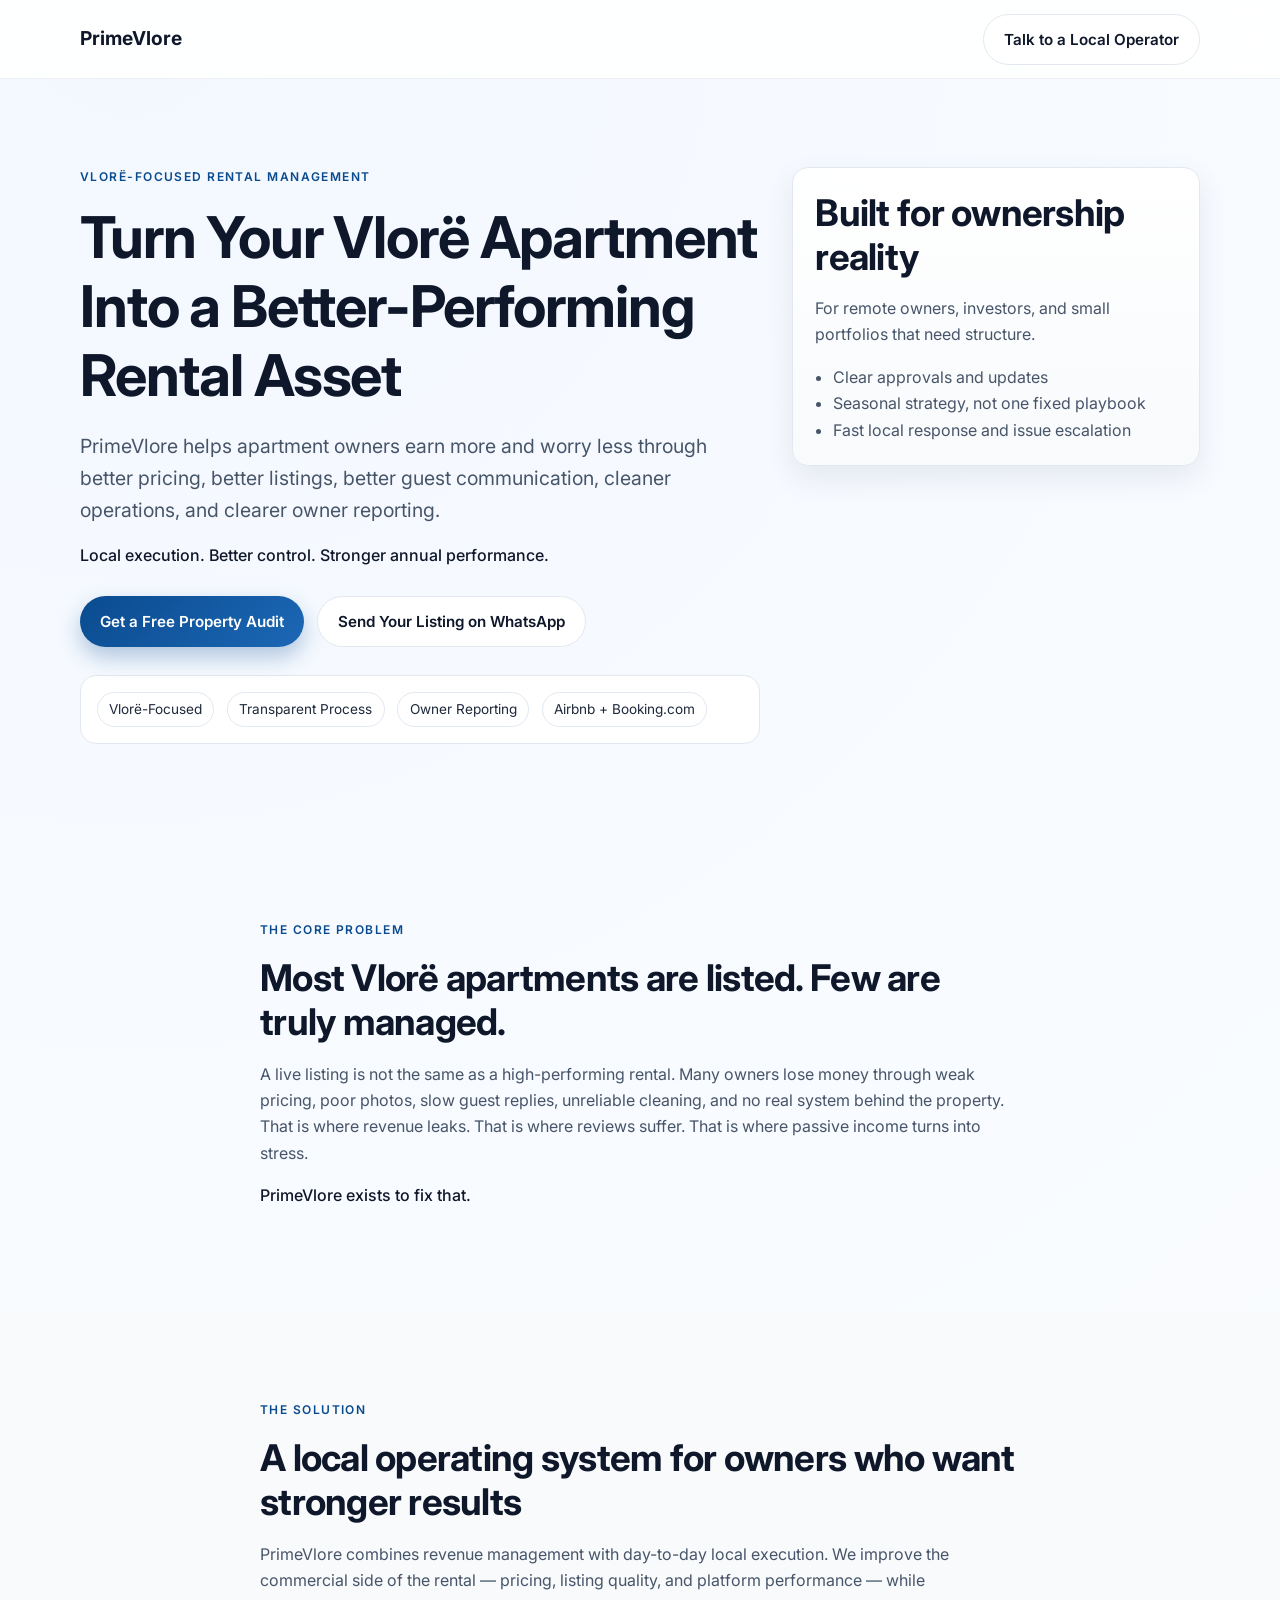
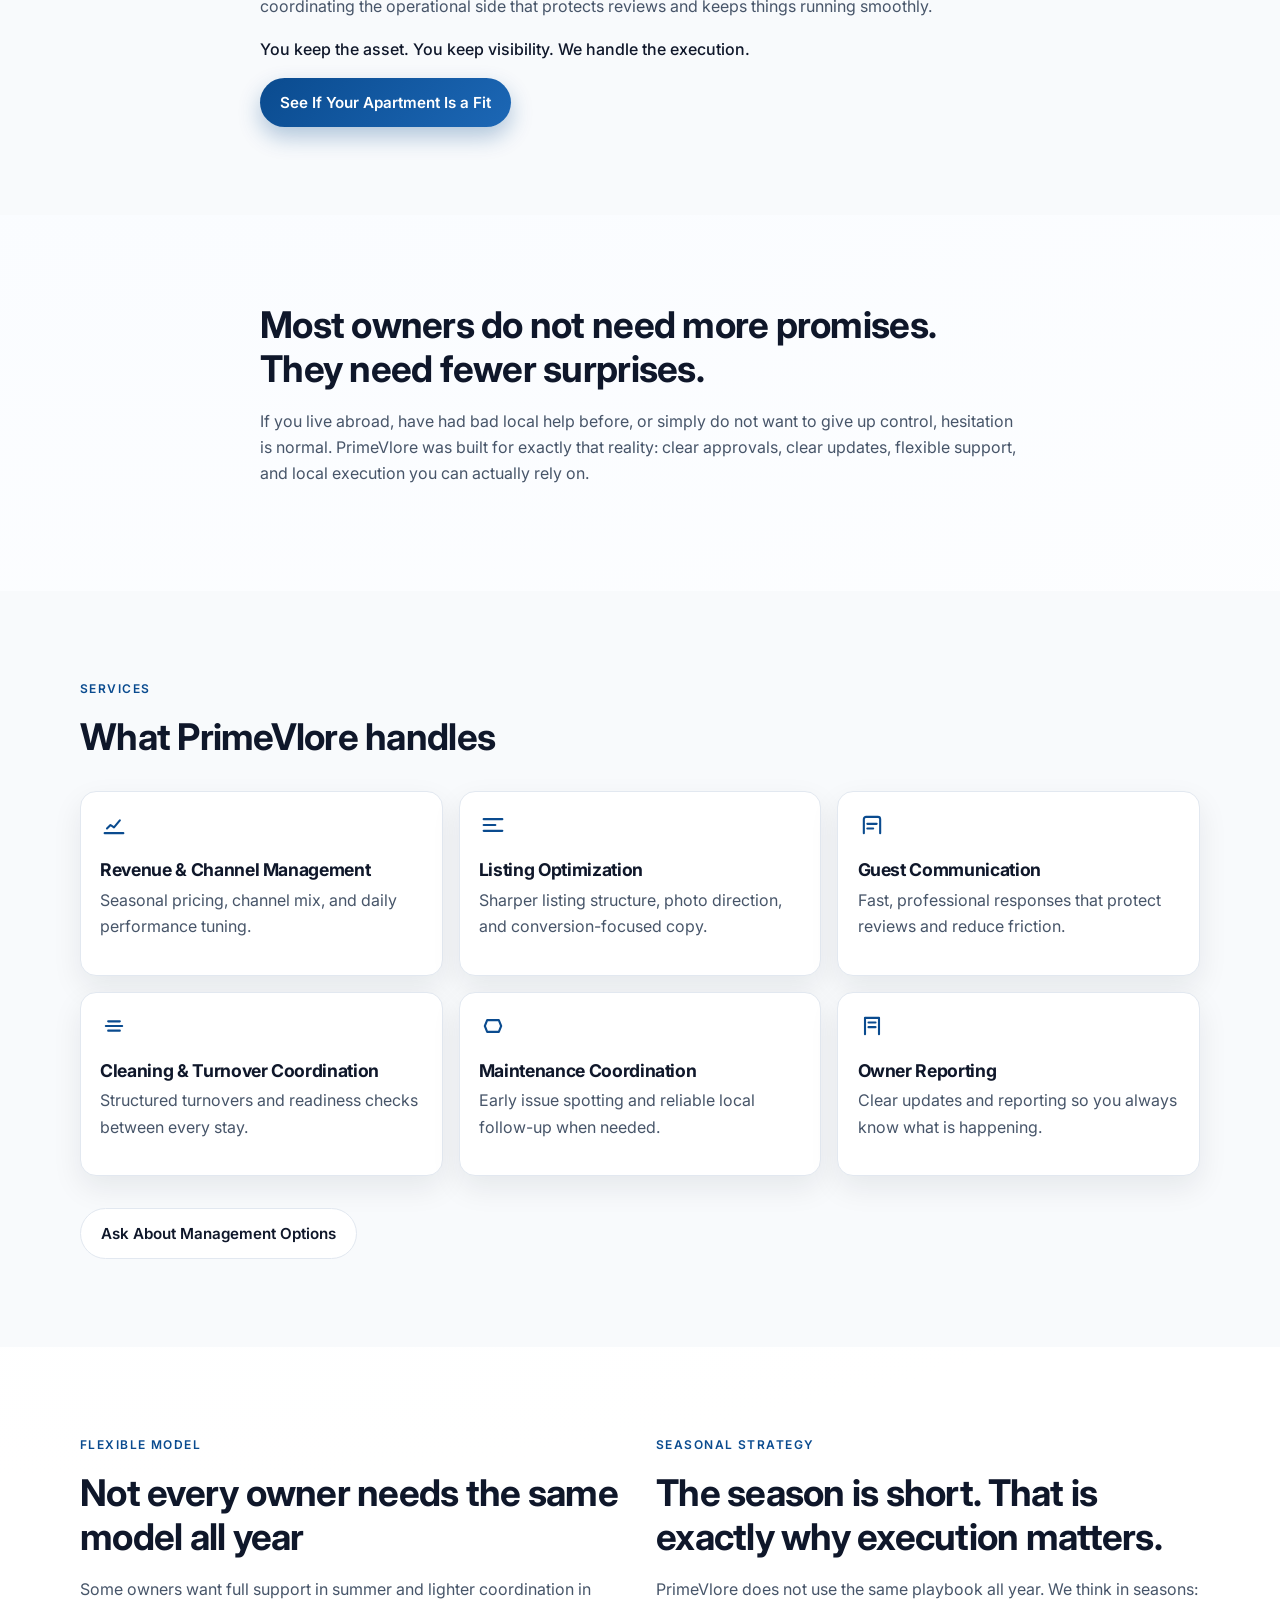
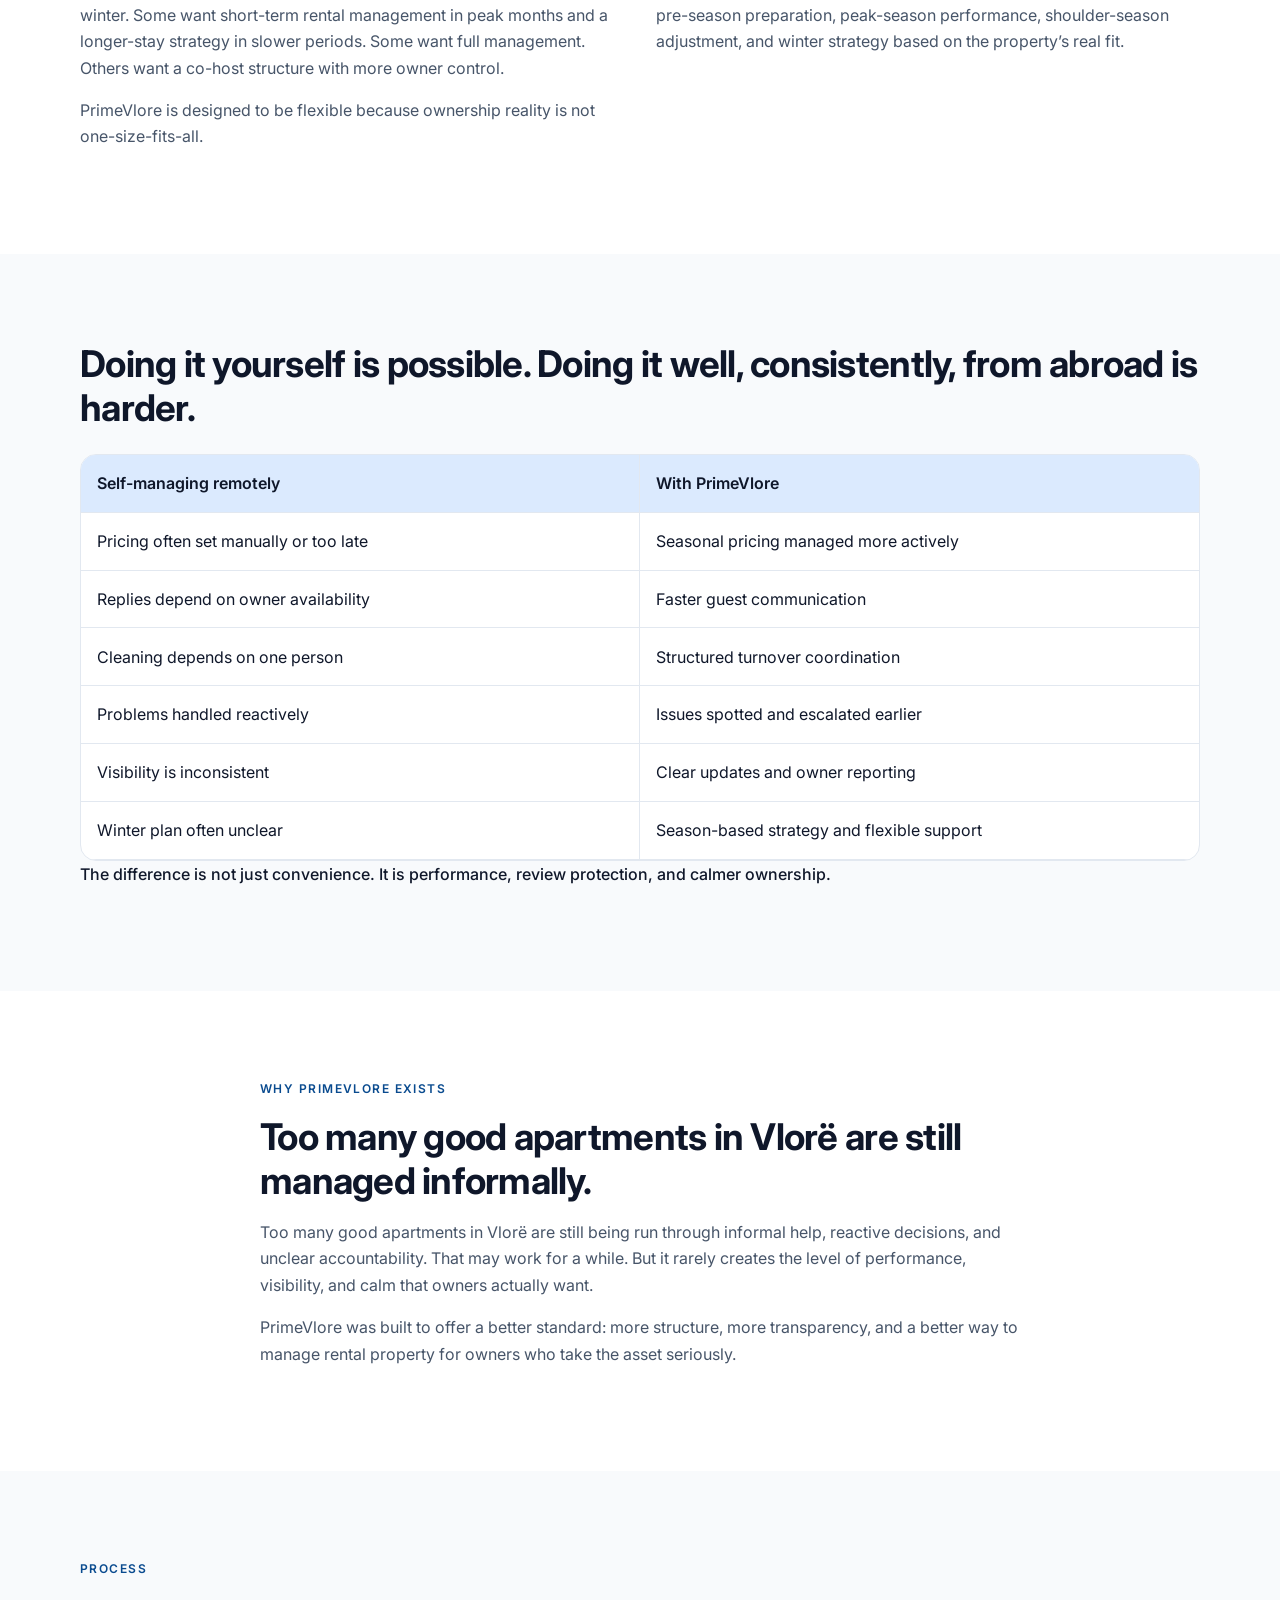
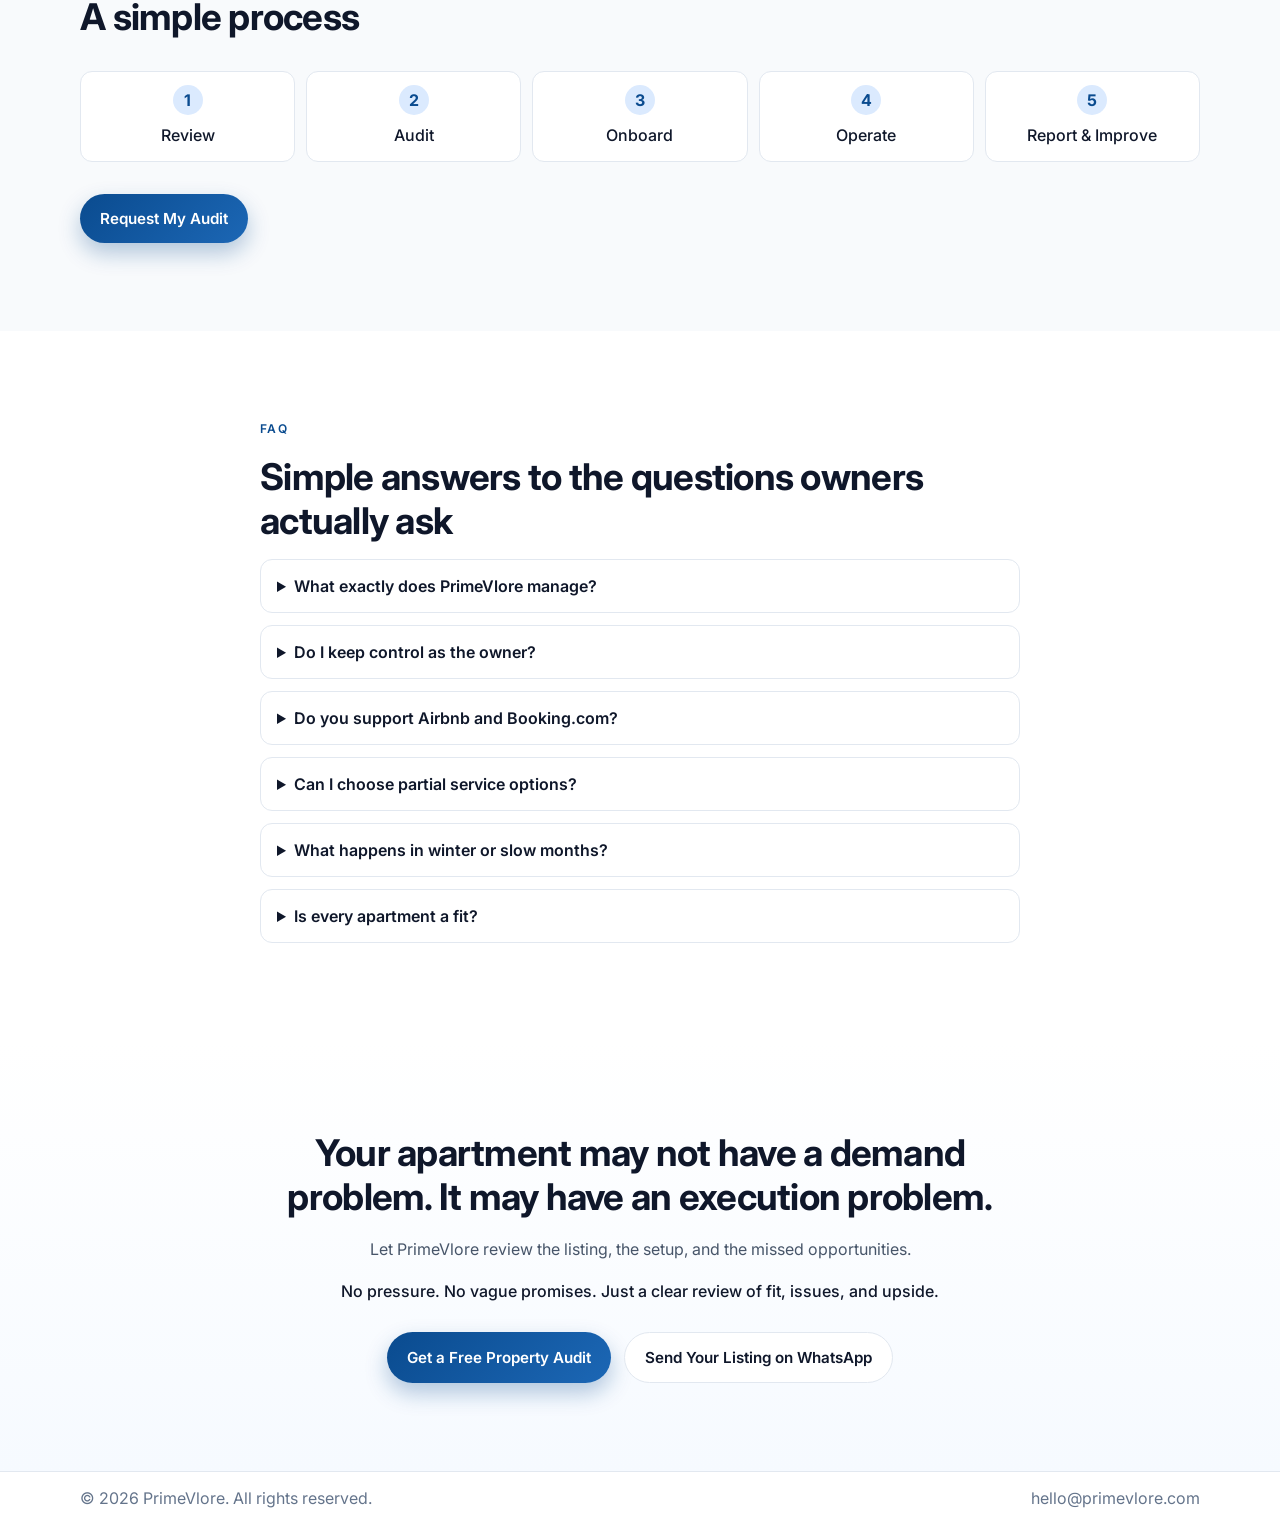
==== index.html @ cab6e42a "Create premium minimal PrimeVlore homepage design" ====
<!DOCTYPE html>
<html lang="en">
  <head>
    <meta charset="UTF-8" />
    <meta name="viewport" content="width=device-width, initial-scale=1" />
    <title>PrimeVlore | Better Rental Performance in Vlorë</title>
    <meta
      name="description"
      content="PrimeVlore helps Vlorë apartment owners earn more and worry less through pricing, listing optimization, guest communication, cleaner operations, and clear reporting."
    />
    <meta
      name="keywords"
      content="Vlorë property management, Airbnb management Vlorë, Booking.com management, rental management Albania, PrimeVlore"
    />
    <meta name="author" content="PrimeVlore" />
    <meta name="robots" content="index,follow" />
    <link rel="canonical" href="https://primevlore.com/" />
    <meta property="og:type" content="website" />
    <meta property="og:title" content="PrimeVlore | Better Rental Performance in Vlorë" />
    <meta
      property="og:description"
      content="A Vlorë-focused rental management partner for owners who want structure, transparency, and stronger annual performance."
    />
    <meta property="og:url" content="https://primevlore.com/" />
    <meta property="og:site_name" content="PrimeVlore" />
    <meta name="twitter:card" content="summary_large_image" />
    <meta name="twitter:title" content="PrimeVlore | Better Rental Performance in Vlorë" />
    <meta
      name="twitter:description"
      content="Local execution. Better control. Stronger annual performance."
    />
    <link rel="preconnect" href="https://fonts.googleapis.com" />
    <link rel="preconnect" href="https://fonts.gstatic.com" crossorigin />
    <link
      href="https://fonts.googleapis.com/css2?family=Inter:wght@400;500;600;700&display=swap"
      rel="stylesheet"
    />
    <link rel="stylesheet" href="styles.css" />
    <script type="application/ld+json">
      {
        "@context": "https://schema.org",
        "@type": "ProfessionalService",
        "name": "PrimeVlore",
        "url": "https://primevlore.com/",
        "areaServed": "Vlorë",
        "description": "PrimeVlore provides rental management services for apartment owners in Vlorë with transparent reporting and flexible seasonal support.",
        "serviceType": [
          "Revenue and channel management",
          "Listing optimization",
          "Guest communication",
          "Cleaning and turnover coordination",
          "Maintenance coordination",
          "Owner reporting"
        ]
      }
    </script>
  </head>
  <body>
    <header class="site-header">
      <div class="container nav-shell">
        <a class="logo" href="#top" aria-label="PrimeVlore home">PrimeVlore</a>
        <a class="btn btn-outline" href="#contact">Talk to a Local Operator</a>
      </div>
    </header>

    <main id="top">
      <section class="section hero">
        <div class="container hero-grid">
          <div>
            <p class="eyebrow">Vlorë-Focused Rental Management</p>
            <h1>Turn Your Vlorë Apartment Into a Better-Performing Rental Asset</h1>
            <p class="lead">
              PrimeVlore helps apartment owners earn more and worry less through better pricing,
              better listings, better guest communication, cleaner operations, and clearer owner
              reporting.
            </p>
            <p class="support">Local execution. Better control. Stronger annual performance.</p>
            <div class="cta-row">
              <a class="btn btn-solid" href="#contact">Get a Free Property Audit</a>
              <a class="btn btn-outline" href="#contact">Send Your Listing on WhatsApp</a>
            </div>
            <ul class="trust-strip" aria-label="PrimeVlore trust indicators">
              <li>Vlorë-Focused</li>
              <li>Transparent Process</li>
              <li>Owner Reporting</li>
              <li>Airbnb + Booking.com</li>
            </ul>
          </div>
          <aside class="glass-card" aria-label="PrimeVlore service highlights">
            <h2>Built for ownership reality</h2>
            <p>For remote owners, investors, and small portfolios that need structure.</p>
            <ul>
              <li>Clear approvals and updates</li>
              <li>Seasonal strategy, not one fixed playbook</li>
              <li>Fast local response and issue escalation</li>
            </ul>
          </aside>
        </div>
      </section>

      <section class="section">
        <div class="container narrow">
          <p class="eyebrow">The Core Problem</p>
          <h2>Most Vlorë apartments are listed. Few are truly managed.</h2>
          <p>
            A live listing is not the same as a high-performing rental. Many owners lose money
            through weak pricing, poor photos, slow guest replies, unreliable cleaning, and no
            real system behind the property. That is where revenue leaks. That is where reviews
            suffer. That is where passive income turns into stress.
          </p>
          <p class="support">PrimeVlore exists to fix that.</p>
        </div>
      </section>

      <section class="section alt">
        <div class="container narrow">
          <p class="eyebrow">The Solution</p>
          <h2>A local operating system for owners who want stronger results</h2>
          <p>
            PrimeVlore combines revenue management with day-to-day local execution. We improve the
            commercial side of the rental — pricing, listing quality, and platform performance —
            while coordinating the operational side that protects reviews and keeps things running
            smoothly.
          </p>
          <p class="support">You keep the asset. You keep visibility. We handle the execution.</p>
          <a class="btn btn-solid" href="#contact">See If Your Apartment Is a Fit</a>
        </div>
      </section>

      <section class="section">
        <div class="container narrow">
          <h2>Most owners do not need more promises. They need fewer surprises.</h2>
          <p>
            If you live abroad, have had bad local help before, or simply do not want to give up
            control, hesitation is normal. PrimeVlore was built for exactly that reality: clear
            approvals, clear updates, flexible support, and local execution you can actually rely
            on.
          </p>
        </div>
      </section>

      <section class="section alt">
        <div class="container">
          <p class="eyebrow">Services</p>
          <h2>What PrimeVlore handles</h2>
          <div class="service-grid">
            <article class="service-card">
              <svg viewBox="0 0 24 24" aria-hidden="true"><path d="M4 19h16M6 15l3-3 3 2 5-6"/></svg>
              <h3>Revenue &amp; Channel Management</h3>
              <p>Seasonal pricing, channel mix, and daily performance tuning.</p>
            </article>
            <article class="service-card">
              <svg viewBox="0 0 24 24" aria-hidden="true"><path d="M4 7h16M4 12h10M4 17h16"/></svg>
              <h3>Listing Optimization</h3>
              <p>Sharper listing structure, photo direction, and conversion-focused copy.</p>
            </article>
            <article class="service-card">
              <svg viewBox="0 0 24 24" aria-hidden="true"><path d="M5 19V7a2 2 0 0 1 2-2h10a2 2 0 0 1 2 2v12M8 11h8M8 15h5"/></svg>
              <h3>Guest Communication</h3>
              <p>Fast, professional responses that protect reviews and reduce friction.</p>
            </article>
            <article class="service-card">
              <svg viewBox="0 0 24 24" aria-hidden="true"><path d="M5 12h14M7 8h10M7 16h10"/></svg>
              <h3>Cleaning &amp; Turnover Coordination</h3>
              <p>Structured turnovers and readiness checks between every stay.</p>
            </article>
            <article class="service-card">
              <svg viewBox="0 0 24 24" aria-hidden="true"><path d="M7 7h10l2 5-2 5H7l-2-5 2-5z"/></svg>
              <h3>Maintenance Coordination</h3>
              <p>Early issue spotting and reliable local follow-up when needed.</p>
            </article>
            <article class="service-card">
              <svg viewBox="0 0 24 24" aria-hidden="true"><path d="M6 19V5h12v14M9 9h6M9 13h6"/></svg>
              <h3>Owner Reporting</h3>
              <p>Clear updates and reporting so you always know what is happening.</p>
            </article>
          </div>
          <a class="btn btn-outline" href="#contact">Ask About Management Options</a>
        </div>
      </section>

      <section class="section">
        <div class="container split">
          <div>
            <p class="eyebrow">Flexible Model</p>
            <h2>Not every owner needs the same model all year</h2>
            <p>
              Some owners want full support in summer and lighter coordination in winter. Some
              want short-term rental management in peak months and a longer-stay strategy in slower
              periods. Some want full management. Others want a co-host structure with more owner
              control.
            </p>
            <p>PrimeVlore is designed to be flexible because ownership reality is not one-size-fits-all.</p>
          </div>
          <div>
            <p class="eyebrow">Seasonal Strategy</p>
            <h2>The season is short. That is exactly why execution matters.</h2>
            <p>
              PrimeVlore does not use the same playbook all year. We think in seasons:
              pre-season preparation, peak-season performance, shoulder-season adjustment, and
              winter strategy based on the property’s real fit.
            </p>
          </div>
        </div>
      </section>

      <section class="section alt">
        <div class="container">
          <h2>Doing it yourself is possible. Doing it well, consistently, from abroad is harder.</h2>
          <div class="comparison" role="table" aria-label="Comparison table">
            <div class="row head" role="row">
              <div role="columnheader">Self-managing remotely</div>
              <div role="columnheader">With PrimeVlore</div>
            </div>
            <div class="row" role="row"><div>Pricing often set manually or too late</div><div>Seasonal pricing managed more actively</div></div>
            <div class="row" role="row"><div>Replies depend on owner availability</div><div>Faster guest communication</div></div>
            <div class="row" role="row"><div>Cleaning depends on one person</div><div>Structured turnover coordination</div></div>
            <div class="row" role="row"><div>Problems handled reactively</div><div>Issues spotted and escalated earlier</div></div>
            <div class="row" role="row"><div>Visibility is inconsistent</div><div>Clear updates and owner reporting</div></div>
            <div class="row" role="row"><div>Winter plan often unclear</div><div>Season-based strategy and flexible support</div></div>
          </div>
          <p class="support">The difference is not just convenience. It is performance, review protection, and calmer ownership.</p>
        </div>
      </section>

      <section class="section">
        <div class="container narrow">
          <p class="eyebrow">Why PrimeVlore exists</p>
          <h2>Too many good apartments in Vlorë are still managed informally.</h2>
          <p>
            Too many good apartments in Vlorë are still being run through informal help, reactive
            decisions, and unclear accountability. That may work for a while. But it rarely creates
            the level of performance, visibility, and calm that owners actually want.
          </p>
          <p>
            PrimeVlore was built to offer a better standard: more structure, more transparency, and
            a better way to manage rental property for owners who take the asset seriously.
          </p>
        </div>
      </section>

      <section class="section alt">
        <div class="container">
          <p class="eyebrow">Process</p>
          <h2>A simple process</h2>
          <ol class="steps">
            <li><span>1</span>Review</li>
            <li><span>2</span>Audit</li>
            <li><span>3</span>Onboard</li>
            <li><span>4</span>Operate</li>
            <li><span>5</span>Report &amp; Improve</li>
          </ol>
          <a class="btn btn-solid" href="#contact">Request My Audit</a>
        </div>
      </section>

      <section class="section">
        <div class="container narrow">
          <p class="eyebrow">FAQ</p>
          <h2>Simple answers to the questions owners actually ask</h2>
          <details>
            <summary>What exactly does PrimeVlore manage?</summary>
            <p>
              We manage pricing, listing quality, guest communication, turnover coordination,
              maintenance coordination, and owner reporting.
            </p>
          </details>
          <details>
            <summary>Do I keep control as the owner?</summary>
            <p>
              Yes. You keep the asset and visibility. PrimeVlore runs local execution with clear
              approvals and updates.
            </p>
          </details>
          <details>
            <summary>Do you support Airbnb and Booking.com?</summary>
            <p>Yes. PrimeVlore supports both Airbnb and Booking.com channel performance.</p>
          </details>
          <details>
            <summary>Can I choose partial service options?</summary>
            <p>
              Yes. Service can be full-management or more flexible co-host style depending on your
              goals and season.
            </p>
          </details>
          <details>
            <summary>What happens in winter or slow months?</summary>
            <p>
              We apply a season-based strategy with clear winter planning aligned to the property’s
              real fit.
            </p>
          </details>
          <details>
            <summary>Is every apartment a fit?</summary>
            <p>
              No. We review each property first and give a clear recommendation on fit, issues, and
              upside.
            </p>
          </details>
        </div>
      </section>

      <section id="contact" class="section cta-final">
        <div class="container narrow">
          <h2>Your apartment may not have a demand problem. It may have an execution problem.</h2>
          <p>Let PrimeVlore review the listing, the setup, and the missed opportunities.</p>
          <p class="support">No pressure. No vague promises. Just a clear review of fit, issues, and upside.</p>
          <div class="cta-row centered">
            <a class="btn btn-solid" href="mailto:hello@primevlore.com">Get a Free Property Audit</a>
            <a class="btn btn-outline" href="https://wa.me/355000000000">Send Your Listing on WhatsApp</a>
          </div>
        </div>
      </section>
    </main>

    <footer class="site-footer">
      <div class="container footer-shell">
        <p>© <span id="year"></span> PrimeVlore. All rights reserved.</p>
        <a href="mailto:hello@primevlore.com">hello@primevlore.com</a>
      </div>
    </footer>

    <script>
      document.getElementById("year").textContent = new Date().getFullYear();
    </script>
  </body>
</html>
---- styles.css ----
:root {
  --bg: #ffffff;
  --surface: #f8fafc;
  --text: #0f172a;
  --muted: #475569;
  --line: #e2e8f0;
  --brand: #0a4b8f;
  --brand-soft: #dbeafe;
  --shadow: 0 12px 30px rgba(15, 23, 42, 0.08);
  --radius: 16px;
}

* {
  box-sizing: border-box;
}

html {
  scroll-behavior: smooth;
}

body {
  margin: 0;
  font-family: "Inter", -apple-system, BlinkMacSystemFont, "Segoe UI", sans-serif;
  color: var(--text);
  background: radial-gradient(circle at 10% 0%, #f3f8ff 0%, #ffffff 48%);
  line-height: 1.65;
}

.container {
  width: min(1120px, 92vw);
  margin: 0 auto;
}

.narrow {
  width: min(760px, 92vw);
}

.section {
  padding: 5.5rem 0;
}

.alt {
  background: var(--surface);
}

h1,
h2,
h3 {
  margin: 0;
  letter-spacing: -0.02em;
  line-height: 1.2;
}

h1 {
  font-size: clamp(2rem, 5vw, 3.6rem);
}

h2 {
  font-size: clamp(1.7rem, 3vw, 2.3rem);
  margin-bottom: 1rem;
}

h3 {
  font-size: 1.1rem;
  margin-bottom: 0.4rem;
}

p {
  margin: 0 0 1rem;
  color: var(--muted);
}

.eyebrow {
  text-transform: uppercase;
  letter-spacing: 0.12em;
  font-size: 0.75rem;
  font-weight: 600;
  color: var(--brand);
  margin-bottom: 1rem;
}

.lead {
  font-size: clamp(1.02rem, 2.1vw, 1.22rem);
  max-width: 60ch;
  margin-top: 1.2rem;
}

.support {
  color: var(--text);
  font-weight: 500;
}

.site-header {
  position: sticky;
  top: 0;
  z-index: 5;
  background: rgba(255, 255, 255, 0.88);
  backdrop-filter: blur(10px);
  border-bottom: 1px solid rgba(226, 232, 240, 0.65);
}

.nav-shell,
.footer-shell {
  display: flex;
  justify-content: space-between;
  align-items: center;
  gap: 1rem;
  padding: 0.85rem 0;
}

.logo {
  font-size: 1.2rem;
  font-weight: 700;
  color: var(--text);
  text-decoration: none;
}

.btn {
  display: inline-flex;
  align-items: center;
  justify-content: center;
  border-radius: 999px;
  padding: 0.75rem 1.25rem;
  text-decoration: none;
  font-weight: 600;
  font-size: 0.95rem;
  transition: transform 0.2s ease, box-shadow 0.2s ease, background 0.2s ease;
}

.btn:hover {
  transform: translateY(-1px);
}

.btn-solid {
  background: linear-gradient(135deg, #0a4b8f, #1c67b5);
  color: #fff;
  box-shadow: 0 10px 22px rgba(10, 75, 143, 0.3);
}

.btn-outline {
  border: 1px solid var(--line);
  color: var(--text);
  background: #fff;
}

.hero-grid {
  display: grid;
  grid-template-columns: 1.25fr 0.75fr;
  gap: 2rem;
  align-items: start;
}

.cta-row {
  margin-top: 1.7rem;
  display: flex;
  flex-wrap: wrap;
  gap: 0.8rem;
}

.centered {
  justify-content: center;
}

.trust-strip {
  margin: 1.75rem 0 0;
  padding: 1rem;
  list-style: none;
  display: flex;
  flex-wrap: wrap;
  gap: 0.8rem;
  border: 1px solid var(--line);
  border-radius: var(--radius);
  background: #fff;
}

.trust-strip li {
  padding: 0.35rem 0.7rem;
  border: 1px solid var(--line);
  border-radius: 999px;
  font-size: 0.85rem;
  color: #1e293b;
}

.glass-card {
  background: linear-gradient(180deg, rgba(255, 255, 255, 0.95), rgba(248, 250, 252, 0.95));
  border: 1px solid var(--line);
  border-radius: var(--radius);
  padding: 1.4rem;
  box-shadow: var(--shadow);
}

.glass-card ul {
  margin: 1rem 0 0;
  padding-left: 1.1rem;
  color: var(--muted);
}

.service-grid {
  display: grid;
  grid-template-columns: repeat(3, minmax(0, 1fr));
  gap: 1rem;
  margin: 2rem 0;
}

.service-card {
  background: #fff;
  border: 1px solid var(--line);
  border-radius: var(--radius);
  padding: 1.2rem;
  box-shadow: var(--shadow);
}

.service-card svg {
  width: 28px;
  height: 28px;
  margin-bottom: 0.8rem;
  stroke: var(--brand);
  fill: none;
  stroke-width: 1.8;
  stroke-linecap: round;
  stroke-linejoin: round;
}

.split {
  display: grid;
  grid-template-columns: repeat(2, minmax(0, 1fr));
  gap: 2rem;
}

.comparison {
  margin-top: 1.5rem;
  border: 1px solid var(--line);
  border-radius: var(--radius);
  overflow: hidden;
  background: #fff;
}

.row {
  display: grid;
  grid-template-columns: repeat(2, minmax(0, 1fr));
}

.row > div {
  padding: 0.95rem 1rem;
  border-bottom: 1px solid var(--line);
}

.row > div:first-child {
  border-right: 1px solid var(--line);
}

.row.head {
  background: var(--brand-soft);
  font-weight: 600;
}

.steps {
  list-style: none;
  padding: 0;
  margin: 2rem 0;
  display: grid;
  grid-template-columns: repeat(5, minmax(0, 1fr));
  gap: 0.7rem;
}

.steps li {
  border: 1px solid var(--line);
  border-radius: 12px;
  background: #fff;
  padding: 0.8rem;
  text-align: center;
  font-weight: 500;
}

.steps span {
  display: block;
  width: 30px;
  height: 30px;
  margin: 0 auto 0.45rem;
  border-radius: 999px;
  background: var(--brand-soft);
  color: var(--brand);
  font-weight: 700;
  line-height: 30px;
}

details {
  border: 1px solid var(--line);
  border-radius: 12px;
  padding: 0.8rem 1rem;
  background: #fff;
  margin-bottom: 0.75rem;
}

summary {
  font-weight: 600;
  cursor: pointer;
}

.cta-final {
  background: linear-gradient(180deg, #ffffff, #f6faff);
  text-align: center;
}

.site-footer {
  border-top: 1px solid var(--line);
  background: #fff;
}

.site-footer p,
.site-footer a {
  margin: 0;
  color: #64748b;
  text-decoration: none;
}

@media (max-width: 920px) {
  .hero-grid,
  .split,
  .service-grid {
    grid-template-columns: 1fr;
  }

  .steps {
    grid-template-columns: repeat(2, minmax(0, 1fr));
  }
}

@media (max-width: 680px) {
  .section {
    padding: 4rem 0;
  }

  .nav-shell,
  .footer-shell {
    flex-direction: column;
  }

  .row {
    grid-template-columns: 1fr;
  }

  .row > div:first-child {
    border-right: 0;
    border-bottom: 1px solid var(--line);
    font-weight: 600;
    background: #f8fafc;
  }

  .steps {
    grid-template-columns: 1fr;
  }
}
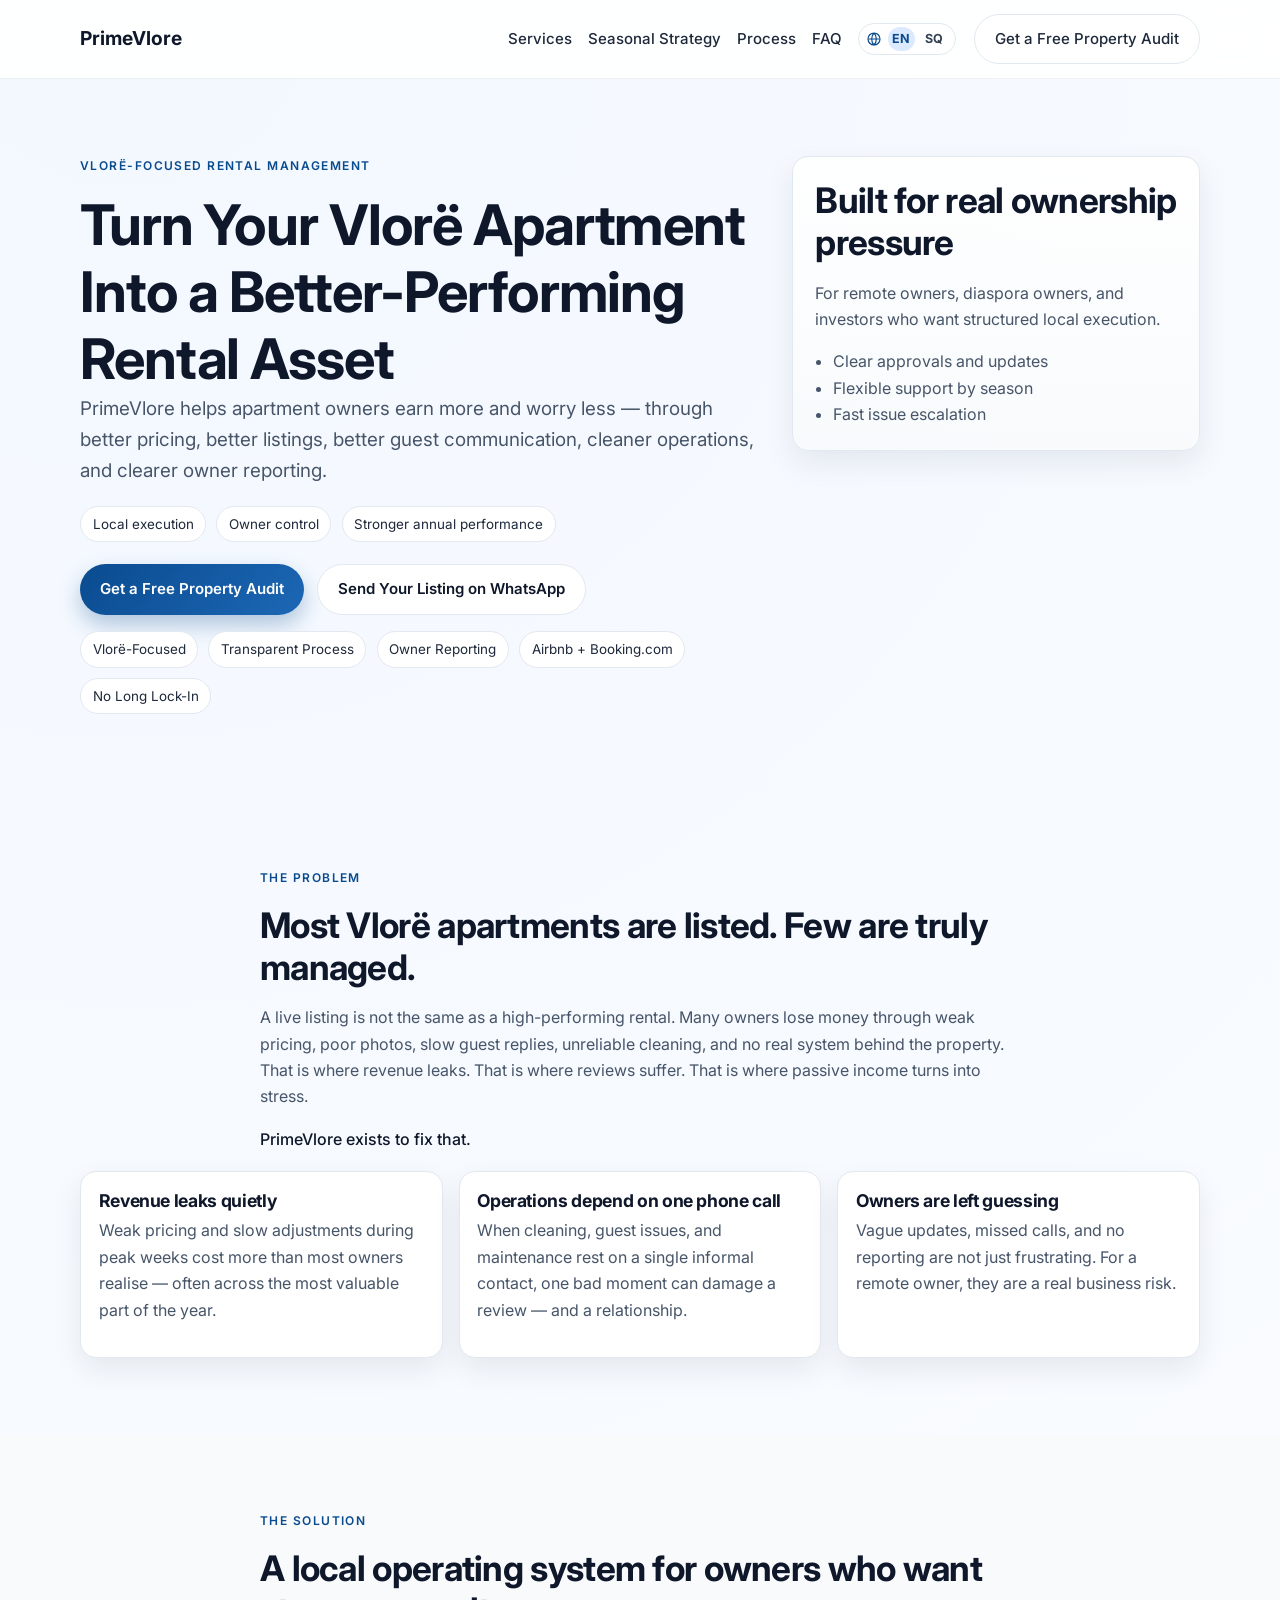
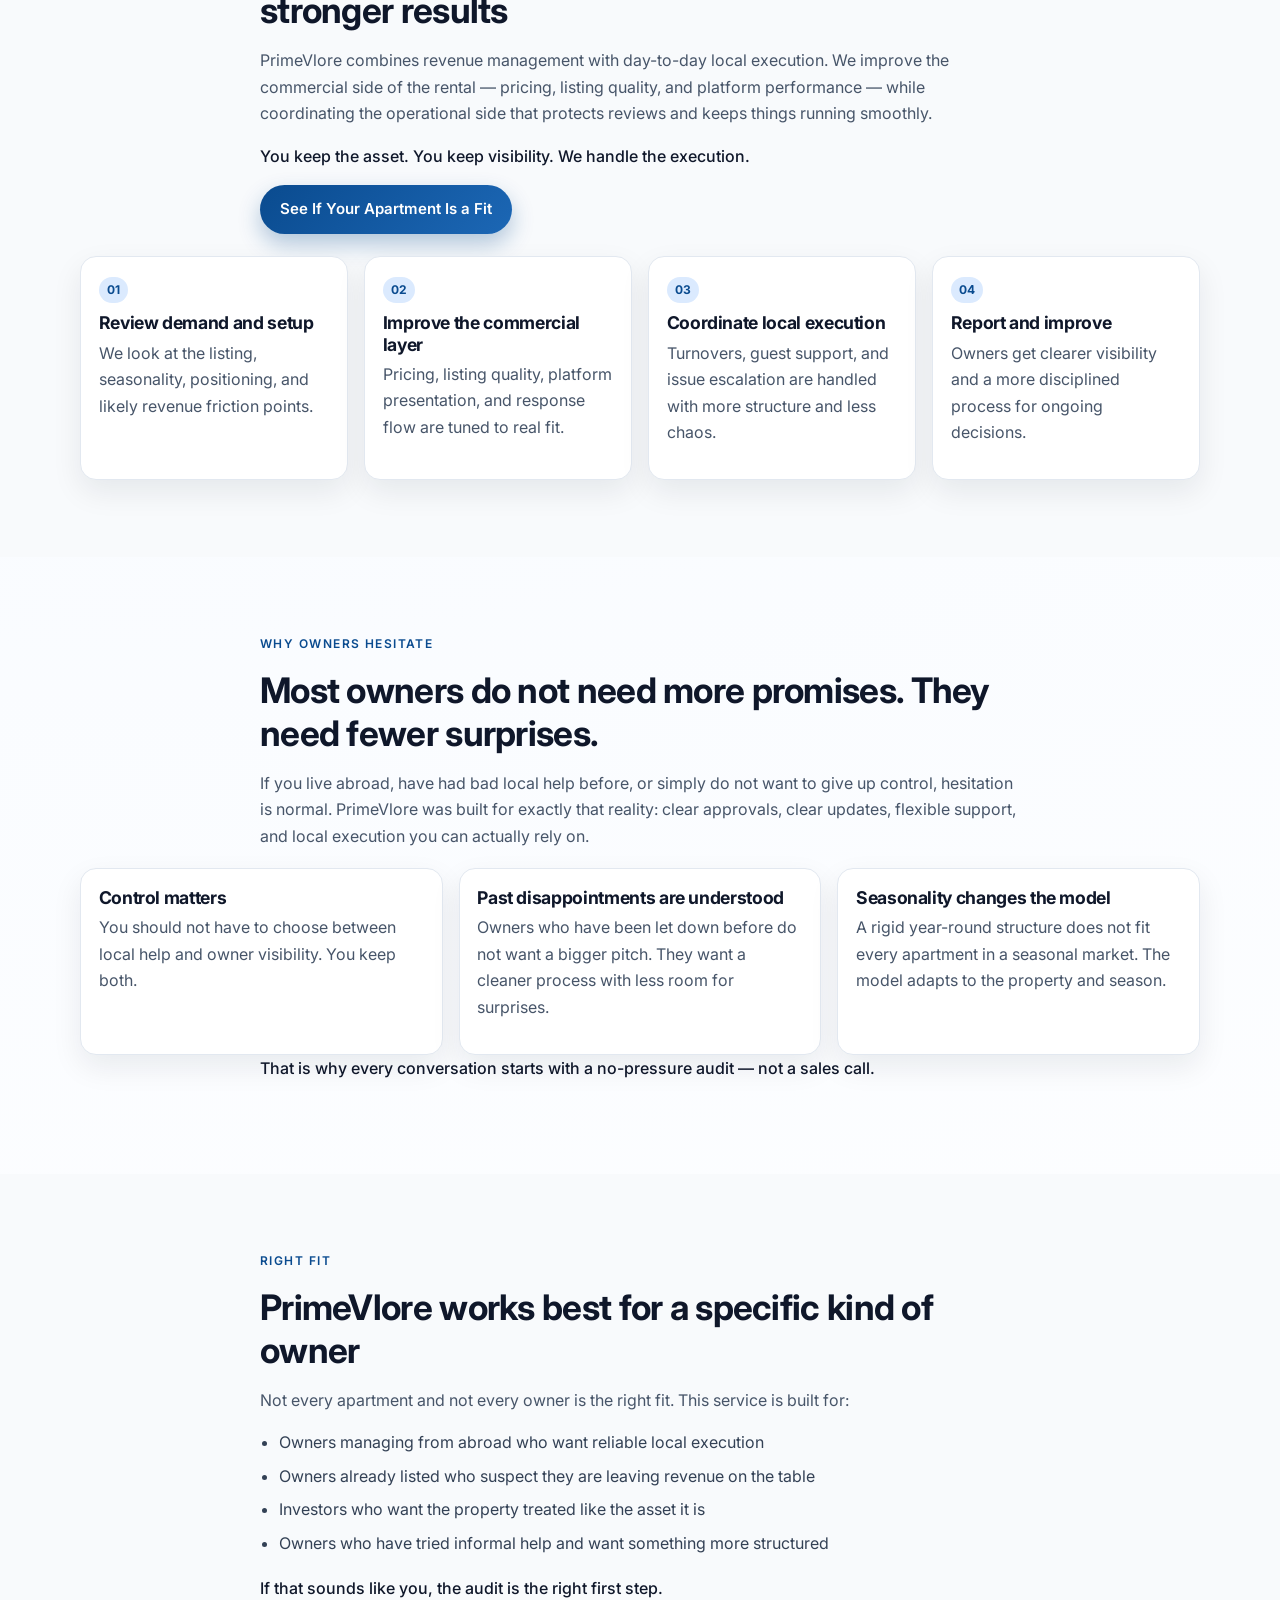
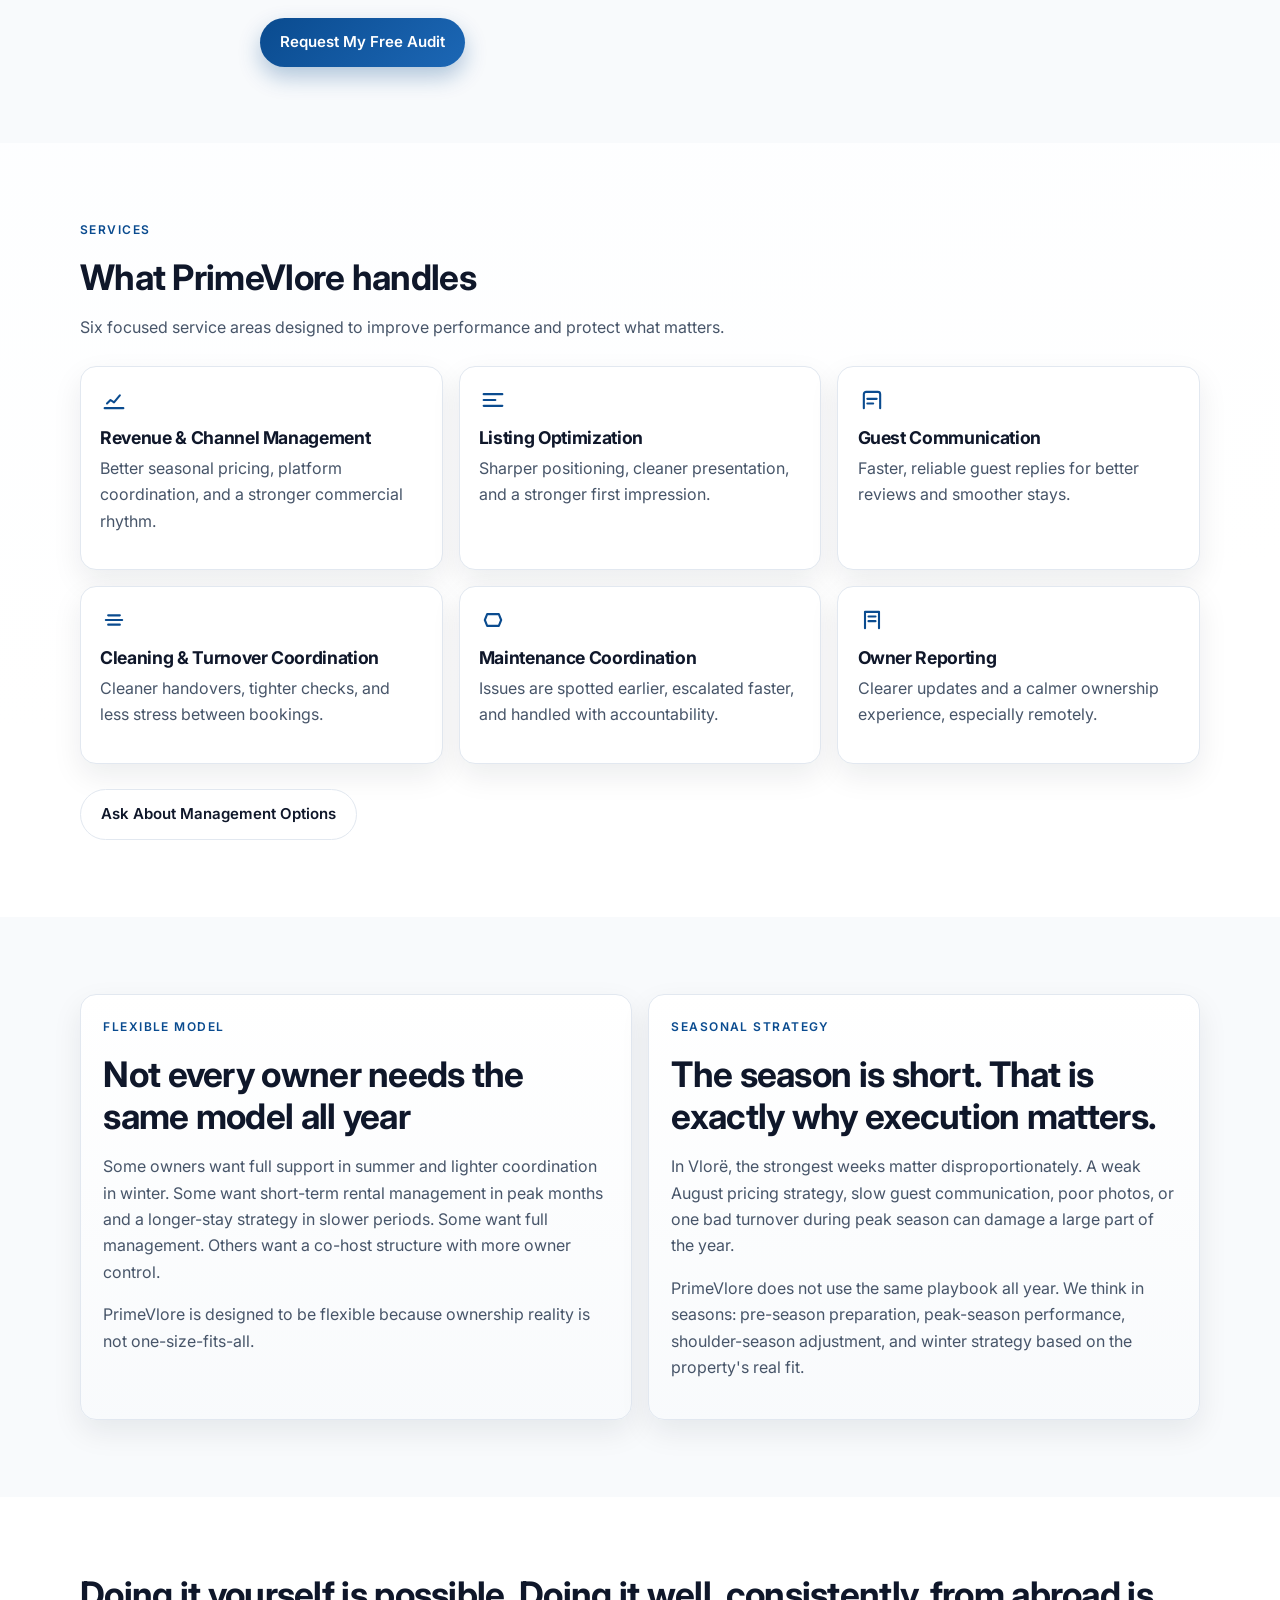
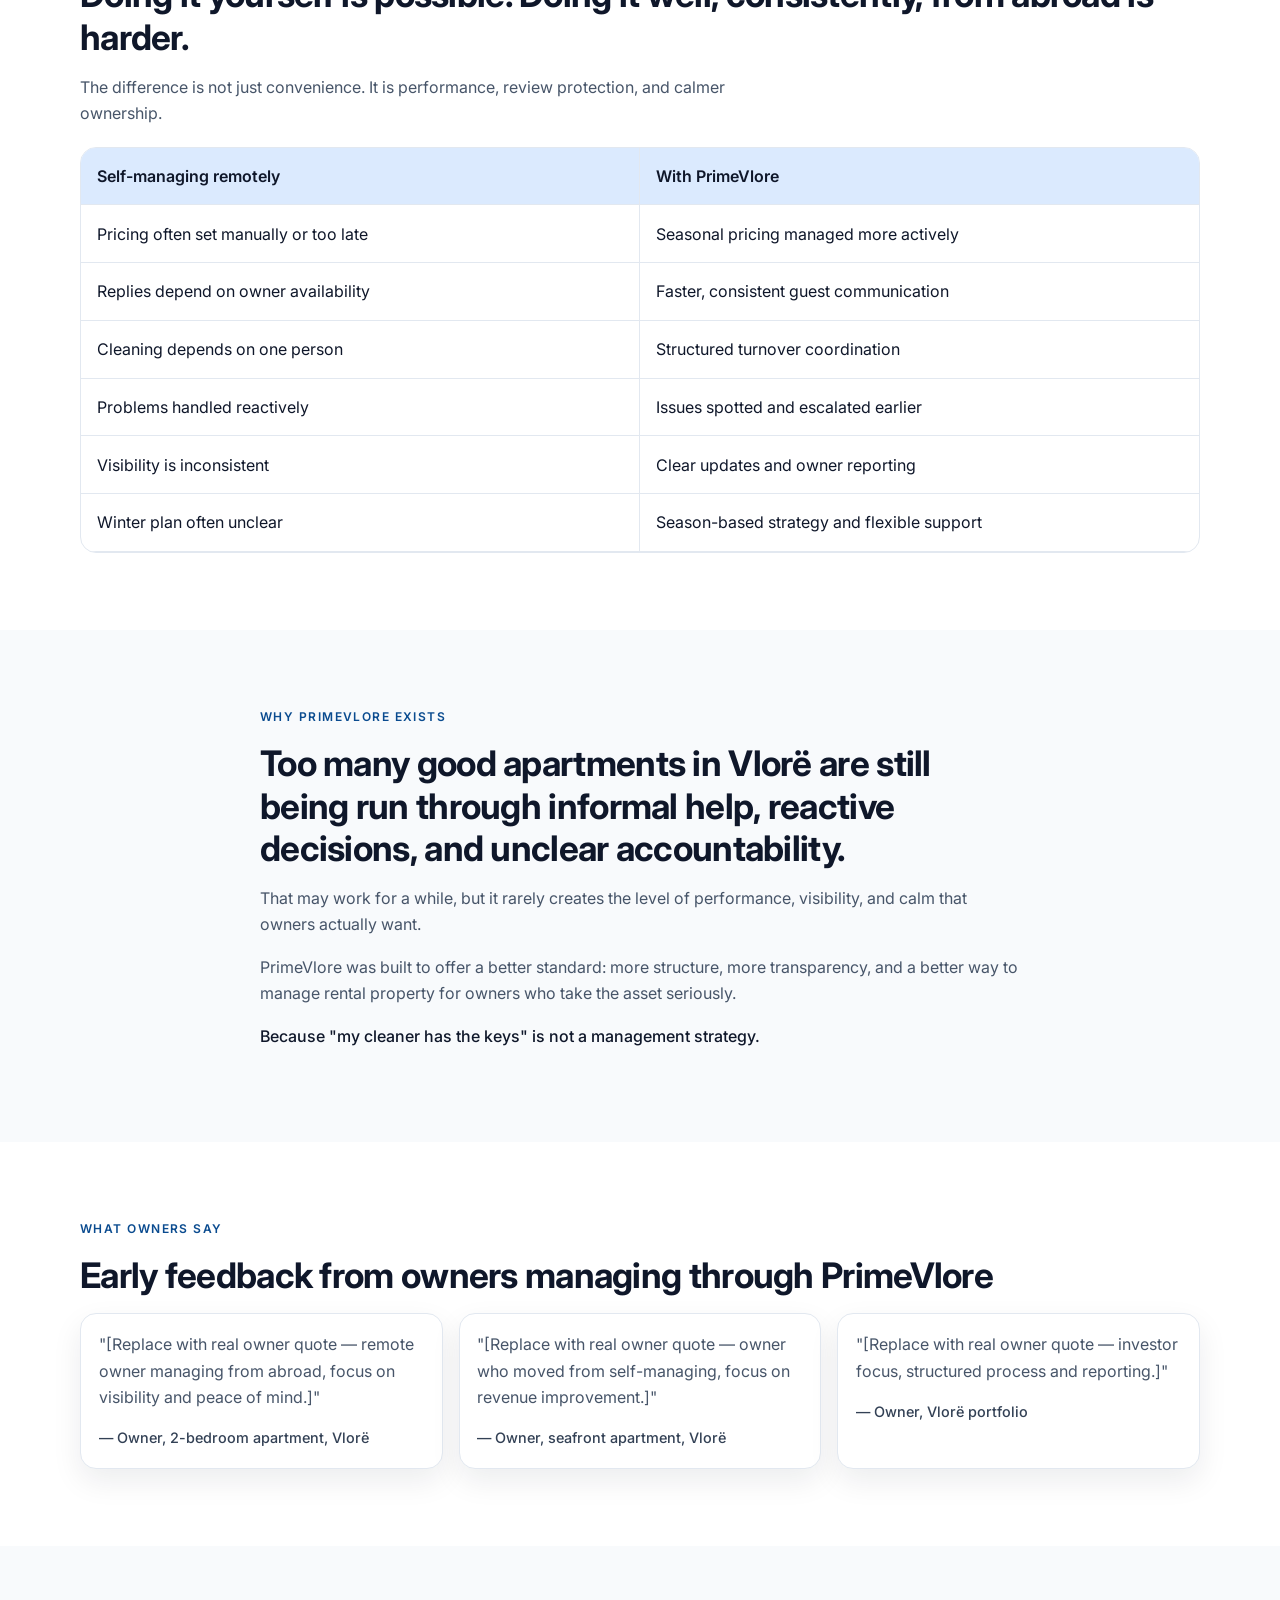
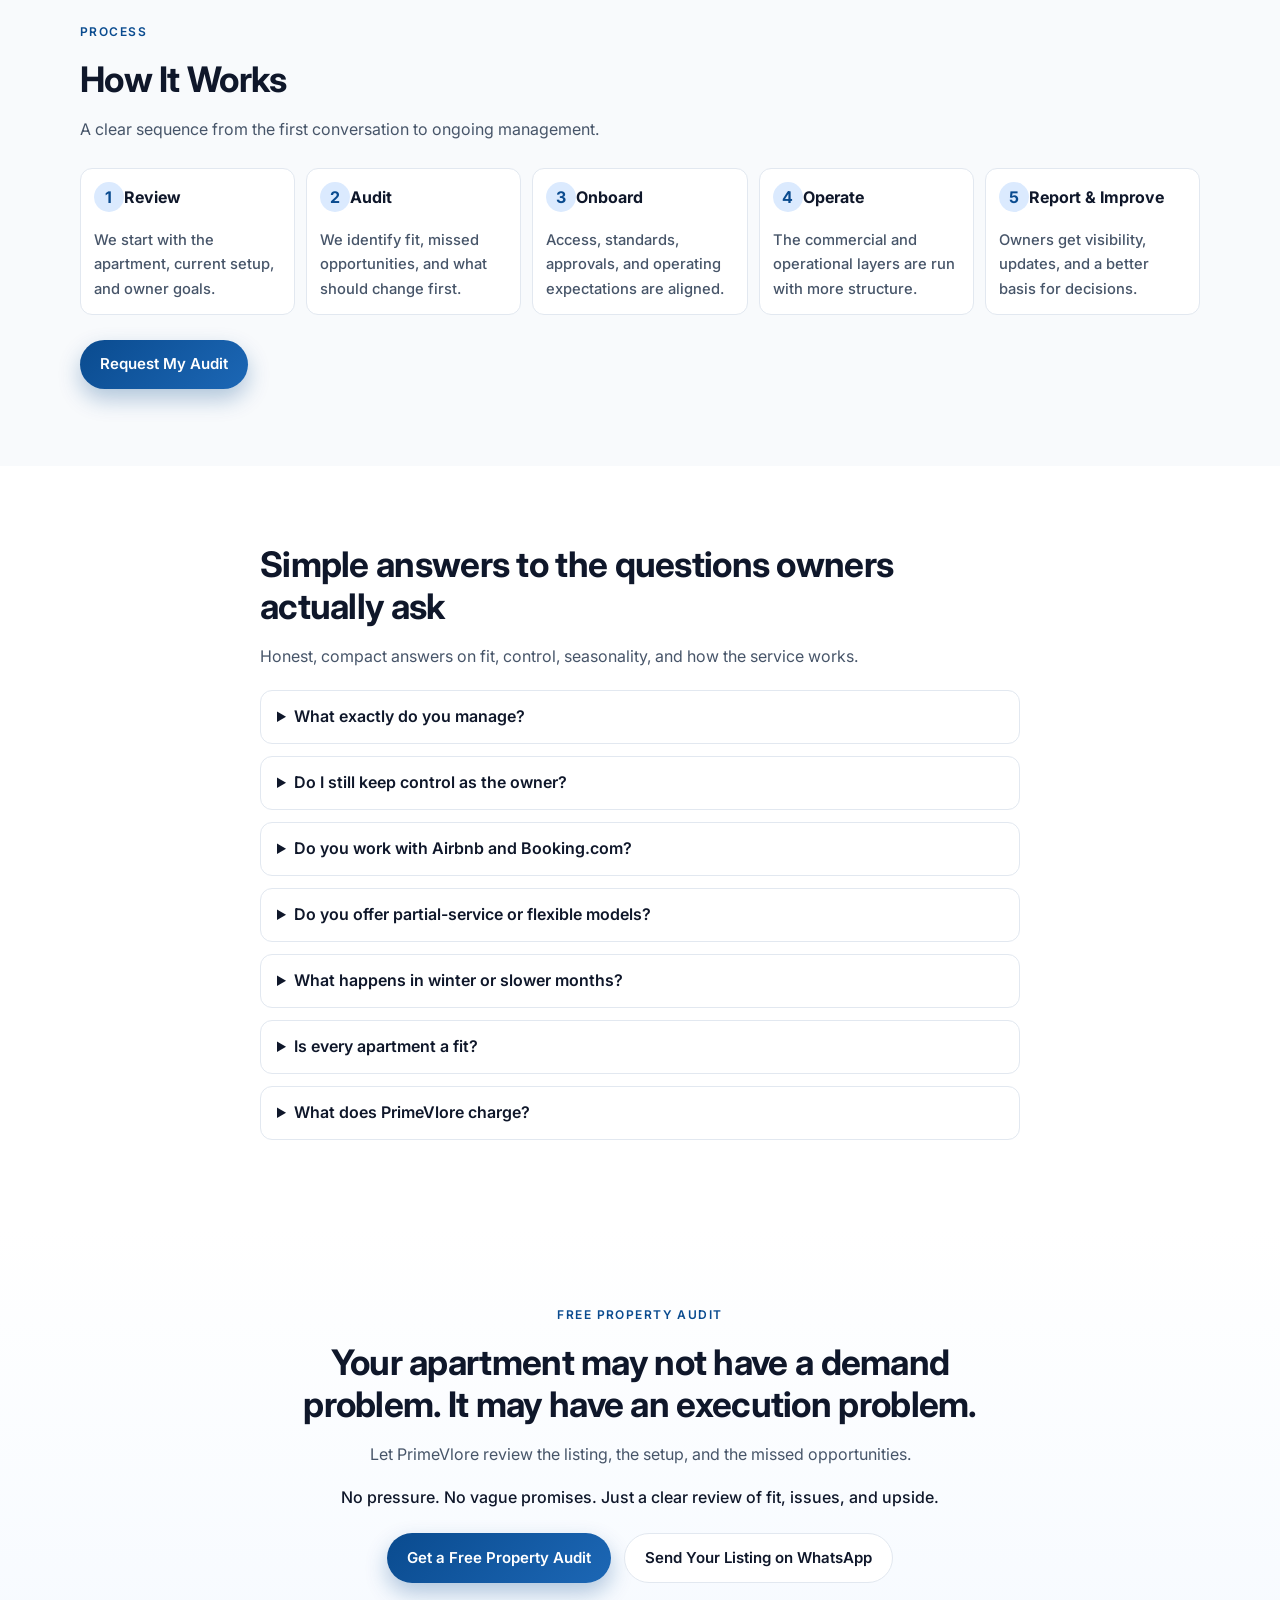
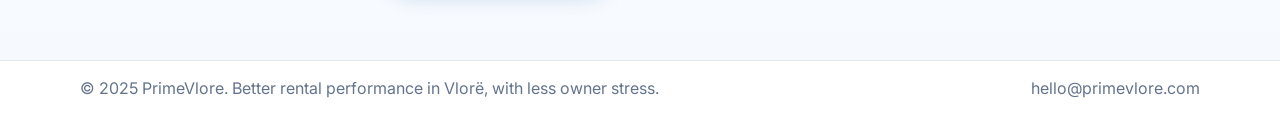
==== commit 73217cb5: "Apply polished EN/SQ homepage copy and section upgrades" ====
--- a/index.html
+++ b/index.html
@@ -6,35 +6,28 @@
     <title>PrimeVlore | Better Rental Performance in Vlorë</title>
     <meta
       name="description"
-      content="PrimeVlore helps Vlorë apartment owners earn more and worry less through pricing, listing optimization, guest communication, cleaner operations, and clear reporting."
+      content="PrimeVlore helps Vlorë apartment owners earn more and worry less through better pricing, better listings, stronger guest communication, cleaner operations, and clearer owner reporting."
     />
-    <meta
-      name="keywords"
-      content="Vlorë property management, Airbnb management Vlorë, Booking.com management, rental management Albania, PrimeVlore"
-    />
+    <meta name="keywords" content="Vlorë rental management, Airbnb management Vlorë, property management Albania, PrimeVlore" />
     <meta name="author" content="PrimeVlore" />
-    <meta name="robots" content="index,follow" />
+    <meta name="robots" content="index, follow, max-image-preview:large" />
+    <meta name="theme-color" content="#0a4b8f" />
     <link rel="canonical" href="https://primevlore.com/" />
+    <link rel="alternate" hreflang="en" href="https://primevlore.com/" />
+    <link rel="alternate" hreflang="sq" href="https://primevlore.com/sq.html" />
+    <link rel="alternate" hreflang="x-default" href="https://primevlore.com/" />
+    <link rel="sitemap" type="application/xml" href="/sitemap.xml" />
     <meta property="og:type" content="website" />
     <meta property="og:title" content="PrimeVlore | Better Rental Performance in Vlorë" />
-    <meta
-      property="og:description"
-      content="A Vlorë-focused rental management partner for owners who want structure, transparency, and stronger annual performance."
-    />
+    <meta property="og:description" content="Vlorë-focused rental management for owners who want structure, transparency, and stronger annual performance." />
     <meta property="og:url" content="https://primevlore.com/" />
     <meta property="og:site_name" content="PrimeVlore" />
     <meta name="twitter:card" content="summary_large_image" />
     <meta name="twitter:title" content="PrimeVlore | Better Rental Performance in Vlorë" />
-    <meta
-      name="twitter:description"
-      content="Local execution. Better control. Stronger annual performance."
-    />
+    <meta name="twitter:description" content="Local execution. Owner control. Stronger annual performance." />
     <link rel="preconnect" href="https://fonts.googleapis.com" />
     <link rel="preconnect" href="https://fonts.gstatic.com" crossorigin />
-    <link
-      href="https://fonts.googleapis.com/css2?family=Inter:wght@400;500;600;700&display=swap"
-      rel="stylesheet"
-    />
+    <link href="https://fonts.googleapis.com/css2?family=Inter:wght@400;500;600;700&display=swap" rel="stylesheet" />
     <link rel="stylesheet" href="styles.css" />
     <script type="application/ld+json">
       {
@@ -43,56 +36,66 @@
         "name": "PrimeVlore",
         "url": "https://primevlore.com/",
         "areaServed": "Vlorë",
-        "description": "PrimeVlore provides rental management services for apartment owners in Vlorë with transparent reporting and flexible seasonal support.",
-        "serviceType": [
-          "Revenue and channel management",
-          "Listing optimization",
-          "Guest communication",
-          "Cleaning and turnover coordination",
-          "Maintenance coordination",
-          "Owner reporting"
-        ]
+        "description": "PrimeVlore provides rental management services for apartment owners in Vlorë.",
+        "serviceType": ["Revenue & Channel Management", "Listing Optimization", "Guest Communication", "Cleaning & Turnover Coordination", "Maintenance Coordination", "Owner Reporting"]
       }
     </script>
   </head>
   <body>
+    <a class="skip-link" href="#main-content">Skip to main content</a>
+
     <header class="site-header">
       <div class="container nav-shell">
         <a class="logo" href="#top" aria-label="PrimeVlore home">PrimeVlore</a>
-        <a class="btn btn-outline" href="#contact">Talk to a Local Operator</a>
+        <button class="menu-toggle" type="button" aria-expanded="false" aria-controls="site-navigation" aria-label="Toggle navigation">
+          <span></span><span></span><span></span>
+        </button>
+        <nav id="site-navigation" class="site-nav" aria-label="Primary">
+          <a href="#services">Services</a>
+          <a href="#seasonal">Seasonal Strategy</a>
+          <a href="#process">Process</a>
+          <a href="#faq">FAQ</a>
+          <div class="lang-switch" aria-label="Language switcher">
+            <svg viewBox="0 0 24 24" aria-hidden="true"><path d="M12 3a9 9 0 1 0 0 18 9 9 0 0 0 0-18Zm-7 9h14M12 3c2.2 2.2 3.5 5.4 3.5 9S14.2 18.8 12 21c-2.2-2.2-3.5-5.4-3.5-9S9.8 5.2 12 3Z"/></svg>
+            <a class="active" href="/" aria-current="page">EN</a>
+            <a href="/sq.html">SQ</a>
+          </div>
+          <a class="btn btn-outline nav-cta" href="#contact">Get a Free Property Audit</a>
+        </nav>
       </div>
     </header>
 
-    <main id="top">
-      <section class="section hero">
+    <main id="main-content">
+      <section id="top" class="section hero">
         <div class="container hero-grid">
           <div>
-            <p class="eyebrow">Vlorë-Focused Rental Management</p>
+            <p class="eyebrow">Vlorë-focused rental management</p>
             <h1>Turn Your Vlorë Apartment Into a Better-Performing Rental Asset</h1>
-            <p class="lead">
-              PrimeVlore helps apartment owners earn more and worry less through better pricing,
-              better listings, better guest communication, cleaner operations, and clearer owner
-              reporting.
-            </p>
-            <p class="support">Local execution. Better control. Stronger annual performance.</p>
+            <p class="lead">PrimeVlore helps apartment owners earn more and worry less — through better pricing, better listings, better guest communication, cleaner operations, and clearer owner reporting.</p>
+            <ul class="pill-row" aria-label="Support highlights">
+              <li>Local execution</li>
+              <li>Owner control</li>
+              <li>Stronger annual performance</li>
+            </ul>
             <div class="cta-row">
               <a class="btn btn-solid" href="#contact">Get a Free Property Audit</a>
               <a class="btn btn-outline" href="#contact">Send Your Listing on WhatsApp</a>
             </div>
-            <ul class="trust-strip" aria-label="PrimeVlore trust indicators">
+            <ul class="trust-strip" aria-label="Trust strip">
               <li>Vlorë-Focused</li>
               <li>Transparent Process</li>
               <li>Owner Reporting</li>
               <li>Airbnb + Booking.com</li>
+              <li>No Long Lock-In</li>
             </ul>
           </div>
-          <aside class="glass-card" aria-label="PrimeVlore service highlights">
-            <h2>Built for ownership reality</h2>
-            <p>For remote owners, investors, and small portfolios that need structure.</p>
+          <aside class="glass-card">
+            <h2>Built for real ownership pressure</h2>
+            <p>For remote owners, diaspora owners, and investors who want structured local execution.</p>
             <ul>
               <li>Clear approvals and updates</li>
-              <li>Seasonal strategy, not one fixed playbook</li>
-              <li>Fast local response and issue escalation</li>
+              <li>Flexible support by season</li>
+              <li>Fast issue escalation</li>
             </ul>
           </aside>
         </div>
@@ -100,214 +103,175 @@
 
       <section class="section">
         <div class="container narrow">
-          <p class="eyebrow">The Core Problem</p>
+          <p class="eyebrow">The problem</p>
           <h2>Most Vlorë apartments are listed. Few are truly managed.</h2>
-          <p>
-            A live listing is not the same as a high-performing rental. Many owners lose money
-            through weak pricing, poor photos, slow guest replies, unreliable cleaning, and no
-            real system behind the property. That is where revenue leaks. That is where reviews
-            suffer. That is where passive income turns into stress.
-          </p>
+          <p>A live listing is not the same as a high-performing rental. Many owners lose money through weak pricing, poor photos, slow guest replies, unreliable cleaning, and no real system behind the property. That is where revenue leaks. That is where reviews suffer. That is where passive income turns into stress.</p>
           <p class="support">PrimeVlore exists to fix that.</p>
         </div>
+        <div class="container card-grid three-col">
+          <article class="info-card"><h3>Revenue leaks quietly</h3><p>Weak pricing and slow adjustments during peak weeks cost more than most owners realise — often across the most valuable part of the year.</p></article>
+          <article class="info-card"><h3>Operations depend on one phone call</h3><p>When cleaning, guest issues, and maintenance rest on a single informal contact, one bad moment can damage a review — and a relationship.</p></article>
+          <article class="info-card"><h3>Owners are left guessing</h3><p>Vague updates, missed calls, and no reporting are not just frustrating. For a remote owner, they are a real business risk.</p></article>
+        </div>
       </section>
 
       <section class="section alt">
         <div class="container narrow">
-          <p class="eyebrow">The Solution</p>
+          <p class="eyebrow">The solution</p>
           <h2>A local operating system for owners who want stronger results</h2>
-          <p>
-            PrimeVlore combines revenue management with day-to-day local execution. We improve the
-            commercial side of the rental — pricing, listing quality, and platform performance —
-            while coordinating the operational side that protects reviews and keeps things running
-            smoothly.
-          </p>
+          <p>PrimeVlore combines revenue management with day-to-day local execution. We improve the commercial side of the rental — pricing, listing quality, and platform performance — while coordinating the operational side that protects reviews and keeps things running smoothly.</p>
           <p class="support">You keep the asset. You keep visibility. We handle the execution.</p>
           <a class="btn btn-solid" href="#contact">See If Your Apartment Is a Fit</a>
         </div>
+        <div class="container step-grid">
+          <article class="step-card"><span>01</span><h3>Review demand and setup</h3><p>We look at the listing, seasonality, positioning, and likely revenue friction points.</p></article>
+          <article class="step-card"><span>02</span><h3>Improve the commercial layer</h3><p>Pricing, listing quality, platform presentation, and response flow are tuned to real fit.</p></article>
+          <article class="step-card"><span>03</span><h3>Coordinate local execution</h3><p>Turnovers, guest support, and issue escalation are handled with more structure and less chaos.</p></article>
+          <article class="step-card"><span>04</span><h3>Report and improve</h3><p>Owners get clearer visibility and a more disciplined process for ongoing decisions.</p></article>
+        </div>
       </section>
 
       <section class="section">
         <div class="container narrow">
+          <p class="eyebrow">Why owners hesitate</p>
           <h2>Most owners do not need more promises. They need fewer surprises.</h2>
-          <p>
-            If you live abroad, have had bad local help before, or simply do not want to give up
-            control, hesitation is normal. PrimeVlore was built for exactly that reality: clear
-            approvals, clear updates, flexible support, and local execution you can actually rely
-            on.
-          </p>
-        </div>
+          <p>If you live abroad, have had bad local help before, or simply do not want to give up control, hesitation is normal. PrimeVlore was built for exactly that reality: clear approvals, clear updates, flexible support, and local execution you can actually rely on.</p>
+        </div>
+        <div class="container card-grid three-col">
+          <article class="info-card"><h3>Control matters</h3><p>You should not have to choose between local help and owner visibility. You keep both.</p></article>
+          <article class="info-card"><h3>Past disappointments are understood</h3><p>Owners who have been let down before do not want a bigger pitch. They want a cleaner process with less room for surprises.</p></article>
+          <article class="info-card"><h3>Seasonality changes the model</h3><p>A rigid year-round structure does not fit every apartment in a seasonal market. The model adapts to the property and season.</p></article>
+        </div>
+        <div class="container narrow"><p class="support">That is why every conversation starts with a no-pressure audit — not a sales call.</p></div>
       </section>
 
       <section class="section alt">
+        <div class="container narrow">
+          <p class="eyebrow">Right fit</p>
+          <h2>PrimeVlore works best for a specific kind of owner</h2>
+          <p>Not every apartment and not every owner is the right fit. This service is built for:</p>
+          <ul class="list-check">
+            <li>Owners managing from abroad who want reliable local execution</li>
+            <li>Owners already listed who suspect they are leaving revenue on the table</li>
+            <li>Investors who want the property treated like the asset it is</li>
+            <li>Owners who have tried informal help and want something more structured</li>
+          </ul>
+          <p class="support">If that sounds like you, the audit is the right first step.</p>
+          <a class="btn btn-solid" href="#contact">Request My Free Audit</a>
+        </div>
+      </section>
+
+      <section id="services" class="section">
         <div class="container">
           <p class="eyebrow">Services</p>
           <h2>What PrimeVlore handles</h2>
+          <p class="section-sub">Six focused service areas designed to improve performance and protect what matters.</p>
           <div class="service-grid">
-            <article class="service-card">
-              <svg viewBox="0 0 24 24" aria-hidden="true"><path d="M4 19h16M6 15l3-3 3 2 5-6"/></svg>
-              <h3>Revenue &amp; Channel Management</h3>
-              <p>Seasonal pricing, channel mix, and daily performance tuning.</p>
-            </article>
-            <article class="service-card">
-              <svg viewBox="0 0 24 24" aria-hidden="true"><path d="M4 7h16M4 12h10M4 17h16"/></svg>
-              <h3>Listing Optimization</h3>
-              <p>Sharper listing structure, photo direction, and conversion-focused copy.</p>
-            </article>
-            <article class="service-card">
-              <svg viewBox="0 0 24 24" aria-hidden="true"><path d="M5 19V7a2 2 0 0 1 2-2h10a2 2 0 0 1 2 2v12M8 11h8M8 15h5"/></svg>
-              <h3>Guest Communication</h3>
-              <p>Fast, professional responses that protect reviews and reduce friction.</p>
-            </article>
-            <article class="service-card">
-              <svg viewBox="0 0 24 24" aria-hidden="true"><path d="M5 12h14M7 8h10M7 16h10"/></svg>
-              <h3>Cleaning &amp; Turnover Coordination</h3>
-              <p>Structured turnovers and readiness checks between every stay.</p>
-            </article>
-            <article class="service-card">
-              <svg viewBox="0 0 24 24" aria-hidden="true"><path d="M7 7h10l2 5-2 5H7l-2-5 2-5z"/></svg>
-              <h3>Maintenance Coordination</h3>
-              <p>Early issue spotting and reliable local follow-up when needed.</p>
-            </article>
-            <article class="service-card">
-              <svg viewBox="0 0 24 24" aria-hidden="true"><path d="M6 19V5h12v14M9 9h6M9 13h6"/></svg>
-              <h3>Owner Reporting</h3>
-              <p>Clear updates and reporting so you always know what is happening.</p>
-            </article>
+            <article class="service-card"><svg viewBox="0 0 24 24" aria-hidden="true"><path d="M4 19h16M6 15l3-3 3 2 5-6"/></svg><h3>Revenue &amp; Channel Management</h3><p>Better seasonal pricing, platform coordination, and a stronger commercial rhythm.</p></article>
+            <article class="service-card"><svg viewBox="0 0 24 24" aria-hidden="true"><path d="M4 7h16M4 12h10M4 17h16"/></svg><h3>Listing Optimization</h3><p>Sharper positioning, cleaner presentation, and a stronger first impression.</p></article>
+            <article class="service-card"><svg viewBox="0 0 24 24" aria-hidden="true"><path d="M5 19V7a2 2 0 0 1 2-2h10a2 2 0 0 1 2 2v12M8 11h8M8 15h5"/></svg><h3>Guest Communication</h3><p>Faster, reliable guest replies for better reviews and smoother stays.</p></article>
+            <article class="service-card"><svg viewBox="0 0 24 24" aria-hidden="true"><path d="M5 12h14M7 8h10M7 16h10"/></svg><h3>Cleaning &amp; Turnover Coordination</h3><p>Cleaner handovers, tighter checks, and less stress between bookings.</p></article>
+            <article class="service-card"><svg viewBox="0 0 24 24" aria-hidden="true"><path d="M7 7h10l2 5-2 5H7l-2-5 2-5z"/></svg><h3>Maintenance Coordination</h3><p>Issues are spotted earlier, escalated faster, and handled with accountability.</p></article>
+            <article class="service-card"><svg viewBox="0 0 24 24" aria-hidden="true"><path d="M6 19V5h12v14M9 9h6M9 13h6"/></svg><h3>Owner Reporting</h3><p>Clearer updates and a calmer ownership experience, especially remotely.</p></article>
           </div>
           <a class="btn btn-outline" href="#contact">Ask About Management Options</a>
         </div>
       </section>
 
+      <section id="seasonal" class="section alt">
+        <div class="container split">
+          <article class="glass-card">
+            <p class="eyebrow">Flexible model</p>
+            <h2>Not every owner needs the same model all year</h2>
+            <p>Some owners want full support in summer and lighter coordination in winter. Some want short-term rental management in peak months and a longer-stay strategy in slower periods. Some want full management. Others want a co-host structure with more owner control.</p>
+            <p>PrimeVlore is designed to be flexible because ownership reality is not one-size-fits-all.</p>
+          </article>
+          <article class="glass-card">
+            <p class="eyebrow">Seasonal strategy</p>
+            <h2>The season is short. That is exactly why execution matters.</h2>
+            <p>In Vlorë, the strongest weeks matter disproportionately. A weak August pricing strategy, slow guest communication, poor photos, or one bad turnover during peak season can damage a large part of the year.</p>
+            <p>PrimeVlore does not use the same playbook all year. We think in seasons: pre-season preparation, peak-season performance, shoulder-season adjustment, and winter strategy based on the property's real fit.</p>
+          </article>
+        </div>
+      </section>
+
       <section class="section">
-        <div class="container split">
-          <div>
-            <p class="eyebrow">Flexible Model</p>
-            <h2>Not every owner needs the same model all year</h2>
-            <p>
-              Some owners want full support in summer and lighter coordination in winter. Some
-              want short-term rental management in peak months and a longer-stay strategy in slower
-              periods. Some want full management. Others want a co-host structure with more owner
-              control.
-            </p>
-            <p>PrimeVlore is designed to be flexible because ownership reality is not one-size-fits-all.</p>
-          </div>
-          <div>
-            <p class="eyebrow">Seasonal Strategy</p>
-            <h2>The season is short. That is exactly why execution matters.</h2>
-            <p>
-              PrimeVlore does not use the same playbook all year. We think in seasons:
-              pre-season preparation, peak-season performance, shoulder-season adjustment, and
-              winter strategy based on the property’s real fit.
-            </p>
-          </div>
-        </div>
-      </section>
-
-      <section class="section alt">
         <div class="container">
           <h2>Doing it yourself is possible. Doing it well, consistently, from abroad is harder.</h2>
+          <p class="section-sub">The difference is not just convenience. It is performance, review protection, and calmer ownership.</p>
           <div class="comparison" role="table" aria-label="Comparison table">
-            <div class="row head" role="row">
-              <div role="columnheader">Self-managing remotely</div>
-              <div role="columnheader">With PrimeVlore</div>
-            </div>
-            <div class="row" role="row"><div>Pricing often set manually or too late</div><div>Seasonal pricing managed more actively</div></div>
-            <div class="row" role="row"><div>Replies depend on owner availability</div><div>Faster guest communication</div></div>
-            <div class="row" role="row"><div>Cleaning depends on one person</div><div>Structured turnover coordination</div></div>
-            <div class="row" role="row"><div>Problems handled reactively</div><div>Issues spotted and escalated earlier</div></div>
-            <div class="row" role="row"><div>Visibility is inconsistent</div><div>Clear updates and owner reporting</div></div>
-            <div class="row" role="row"><div>Winter plan often unclear</div><div>Season-based strategy and flexible support</div></div>
-          </div>
-          <p class="support">The difference is not just convenience. It is performance, review protection, and calmer ownership.</p>
+            <div class="row head" role="row"><div role="columnheader">Self-managing remotely</div><div role="columnheader">With PrimeVlore</div></div>
+            <div class="row" role="row"><div role="cell">Pricing often set manually or too late</div><div role="cell">Seasonal pricing managed more actively</div></div>
+            <div class="row" role="row"><div role="cell">Replies depend on owner availability</div><div role="cell">Faster, consistent guest communication</div></div>
+            <div class="row" role="row"><div role="cell">Cleaning depends on one person</div><div role="cell">Structured turnover coordination</div></div>
+            <div class="row" role="row"><div role="cell">Problems handled reactively</div><div role="cell">Issues spotted and escalated earlier</div></div>
+            <div class="row" role="row"><div role="cell">Visibility is inconsistent</div><div role="cell">Clear updates and owner reporting</div></div>
+            <div class="row" role="row"><div role="cell">Winter plan often unclear</div><div role="cell">Season-based strategy and flexible support</div></div>
+          </div>
+        </div>
+      </section>
+
+      <section class="section alt">
+        <div class="container narrow">
+          <p class="eyebrow">Why PrimeVlore exists</p>
+          <h2>Too many good apartments in Vlorë are still being run through informal help, reactive decisions, and unclear accountability.</h2>
+          <p>That may work for a while, but it rarely creates the level of performance, visibility, and calm that owners actually want.</p>
+          <p>PrimeVlore was built to offer a better standard: more structure, more transparency, and a better way to manage rental property for owners who take the asset seriously.</p>
+          <p class="support">Because "my cleaner has the keys" is not a management strategy.</p>
         </div>
       </section>
 
       <section class="section">
-        <div class="container narrow">
-          <p class="eyebrow">Why PrimeVlore exists</p>
-          <h2>Too many good apartments in Vlorë are still managed informally.</h2>
-          <p>
-            Too many good apartments in Vlorë are still being run through informal help, reactive
-            decisions, and unclear accountability. That may work for a while. But it rarely creates
-            the level of performance, visibility, and calm that owners actually want.
-          </p>
-          <p>
-            PrimeVlore was built to offer a better standard: more structure, more transparency, and
-            a better way to manage rental property for owners who take the asset seriously.
-          </p>
-        </div>
-      </section>
-
-      <section class="section alt">
+        <div class="container">
+          <p class="eyebrow">What owners say</p>
+          <h2>Early feedback from owners managing through PrimeVlore</h2>
+          <div class="quote-grid">
+            <article class="quote-card"><p>"[Replace with real owner quote — remote owner managing from abroad, focus on visibility and peace of mind.]"</p><span>— Owner, 2-bedroom apartment, Vlorë</span></article>
+            <article class="quote-card"><p>"[Replace with real owner quote — owner who moved from self-managing, focus on revenue improvement.]"</p><span>— Owner, seafront apartment, Vlorë</span></article>
+            <article class="quote-card"><p>"[Replace with real owner quote — investor focus, structured process and reporting.]"</p><span>— Owner, Vlorë portfolio</span></article>
+          </div>
+        </div>
+      </section>
+
+      <section id="process" class="section alt">
         <div class="container">
           <p class="eyebrow">Process</p>
-          <h2>A simple process</h2>
-          <ol class="steps">
-            <li><span>1</span>Review</li>
-            <li><span>2</span>Audit</li>
-            <li><span>3</span>Onboard</li>
-            <li><span>4</span>Operate</li>
-            <li><span>5</span>Report &amp; Improve</li>
+          <h2>How It Works</h2>
+          <p class="section-sub">A clear sequence from the first conversation to ongoing management.</p>
+          <ol class="steps detail-steps">
+            <li><span>1</span><strong>Review</strong><p>We start with the apartment, current setup, and owner goals.</p></li>
+            <li><span>2</span><strong>Audit</strong><p>We identify fit, missed opportunities, and what should change first.</p></li>
+            <li><span>3</span><strong>Onboard</strong><p>Access, standards, approvals, and operating expectations are aligned.</p></li>
+            <li><span>4</span><strong>Operate</strong><p>The commercial and operational layers are run with more structure.</p></li>
+            <li><span>5</span><strong>Report &amp; Improve</strong><p>Owners get visibility, updates, and a better basis for decisions.</p></li>
           </ol>
           <a class="btn btn-solid" href="#contact">Request My Audit</a>
         </div>
       </section>
 
-      <section class="section">
-        <div class="container narrow">
-          <p class="eyebrow">FAQ</p>
+      <section id="faq" class="section">
+        <div class="container narrow">
           <h2>Simple answers to the questions owners actually ask</h2>
-          <details>
-            <summary>What exactly does PrimeVlore manage?</summary>
-            <p>
-              We manage pricing, listing quality, guest communication, turnover coordination,
-              maintenance coordination, and owner reporting.
-            </p>
-          </details>
-          <details>
-            <summary>Do I keep control as the owner?</summary>
-            <p>
-              Yes. You keep the asset and visibility. PrimeVlore runs local execution with clear
-              approvals and updates.
-            </p>
-          </details>
-          <details>
-            <summary>Do you support Airbnb and Booking.com?</summary>
-            <p>Yes. PrimeVlore supports both Airbnb and Booking.com channel performance.</p>
-          </details>
-          <details>
-            <summary>Can I choose partial service options?</summary>
-            <p>
-              Yes. Service can be full-management or more flexible co-host style depending on your
-              goals and season.
-            </p>
-          </details>
-          <details>
-            <summary>What happens in winter or slow months?</summary>
-            <p>
-              We apply a season-based strategy with clear winter planning aligned to the property’s
-              real fit.
-            </p>
-          </details>
-          <details>
-            <summary>Is every apartment a fit?</summary>
-            <p>
-              No. We review each property first and give a clear recommendation on fit, issues, and
-              upside.
-            </p>
-          </details>
+          <p class="section-sub">Honest, compact answers on fit, control, seasonality, and how the service works.</p>
+          <details><summary>What exactly do you manage?</summary><p>PrimeVlore focuses on the key parts that affect rental performance and owner experience: pricing, listing quality, guest communication, turnover coordination, issue escalation, and owner reporting.</p></details>
+          <details><summary>Do I still keep control as the owner?</summary><p>Yes. The goal is not to remove owner visibility. The goal is to give you a stronger local execution layer while keeping approvals, communication, and reporting clear.</p></details>
+          <details><summary>Do you work with Airbnb and Booking.com?</summary><p>Yes. PrimeVlore is positioned around short-term rental performance across the main booking platforms, including Airbnb and Booking.com.</p></details>
+          <details><summary>Do you offer partial-service or flexible models?</summary><p>Yes. Not every apartment or owner needs the same support model all year. The structure can be lighter or more hands-on depending on the season, apartment, and owner preference.</p></details>
+          <details><summary>What happens in winter or slower months?</summary><p>Winter strategy should not be an afterthought. Depending on the apartment, that may mean lighter support, longer stays, different pricing posture, or a selective low-season operating plan.</p></details>
+          <details><summary>Is every apartment a fit?</summary><p>No. Some apartments have stronger short-term rental potential than others. The audit gives a clear view of fit, issues, and likely upside before moving further.</p></details>
+          <details><summary>What does PrimeVlore charge?</summary><p>Pricing is based on service scope and property setup. There is no public standard rate because support can be lighter or more involved depending on season and owner goals. Pricing is discussed directly in the audit conversation — with no obligation.</p></details>
         </div>
       </section>
 
       <section id="contact" class="section cta-final">
         <div class="container narrow">
+          <p class="eyebrow">Free property audit</p>
           <h2>Your apartment may not have a demand problem. It may have an execution problem.</h2>
           <p>Let PrimeVlore review the listing, the setup, and the missed opportunities.</p>
           <p class="support">No pressure. No vague promises. Just a clear review of fit, issues, and upside.</p>
           <div class="cta-row centered">
             <a class="btn btn-solid" href="mailto:hello@primevlore.com">Get a Free Property Audit</a>
-            <a class="btn btn-outline" href="https://wa.me/355000000000">Send Your Listing on WhatsApp</a>
+            <a class="btn btn-outline" href="https://wa.me/?text=Hi%20PrimeVlore%2C%20I%20want%20a%20free%20property%20audit%20for%20my%20apartment%20in%20Vlore.">Send Your Listing on WhatsApp</a>
           </div>
         </div>
       </section>
@@ -315,13 +279,24 @@
 
     <footer class="site-footer">
       <div class="container footer-shell">
-        <p>© <span id="year"></span> PrimeVlore. All rights reserved.</p>
+        <p>© 2025 PrimeVlore. Better rental performance in Vlorë, with less owner stress.</p>
         <a href="mailto:hello@primevlore.com">hello@primevlore.com</a>
       </div>
     </footer>
 
     <script>
-      document.getElementById("year").textContent = new Date().getFullYear();
+      const menuToggle = document.querySelector('.menu-toggle');
+      const siteNav = document.querySelector('.site-nav');
+      menuToggle?.addEventListener('click', () => {
+        const open = siteNav.classList.toggle('is-open');
+        menuToggle.setAttribute('aria-expanded', String(open));
+      });
+      siteNav?.querySelectorAll('a').forEach((link) => {
+        link.addEventListener('click', () => {
+          siteNav.classList.remove('is-open');
+          menuToggle?.setAttribute('aria-expanded', 'false');
+        });
+      });
     </script>
   </body>
 </html>
--- a/styles.css
+++ b/styles.css
@@ -10,14 +10,8 @@
   --radius: 16px;
 }
 
-* {
-  box-sizing: border-box;
-}
-
-html {
-  scroll-behavior: smooth;
-}
-
+* { box-sizing: border-box; }
+html { scroll-behavior: smooth; }
 body {
   margin: 0;
   font-family: "Inter", -apple-system, BlinkMacSystemFont, "Segoe UI", sans-serif;
@@ -26,49 +20,17 @@
   line-height: 1.65;
 }
 
-.container {
-  width: min(1120px, 92vw);
-  margin: 0 auto;
-}
-
-.narrow {
-  width: min(760px, 92vw);
-}
-
-.section {
-  padding: 5.5rem 0;
-}
-
-.alt {
-  background: var(--surface);
-}
-
-h1,
-h2,
-h3 {
-  margin: 0;
-  letter-spacing: -0.02em;
-  line-height: 1.2;
-}
-
-h1 {
-  font-size: clamp(2rem, 5vw, 3.6rem);
-}
-
-h2 {
-  font-size: clamp(1.7rem, 3vw, 2.3rem);
-  margin-bottom: 1rem;
-}
-
-h3 {
-  font-size: 1.1rem;
-  margin-bottom: 0.4rem;
-}
-
-p {
-  margin: 0 0 1rem;
-  color: var(--muted);
-}
+img, svg { max-width: 100%; display: block; }
+.container { width: min(1120px, 92vw); margin: 0 auto; }
+.narrow { width: min(760px, 92vw); }
+.section { padding: clamp(3.2rem, 6vw, 5.5rem) 0; }
+.alt { background: var(--surface); }
+
+h1, h2, h3 { margin: 0; letter-spacing: -0.02em; line-height: 1.2; }
+h1 { font-size: clamp(2rem, 5vw, 3.5rem); }
+h2 { font-size: clamp(1.6rem, 3vw, 2.2rem); margin-bottom: 1rem; }
+h3 { font-size: 1.1rem; margin-bottom: 0.4rem; }
+p { margin: 0 0 1rem; color: var(--muted); }
 
 .eyebrow {
   text-transform: uppercase;
@@ -78,276 +40,175 @@
   color: var(--brand);
   margin-bottom: 1rem;
 }
-
-.lead {
-  font-size: clamp(1.02rem, 2.1vw, 1.22rem);
-  max-width: 60ch;
-  margin-top: 1.2rem;
-}
-
-.support {
-  color: var(--text);
-  font-weight: 500;
+.lead { font-size: clamp(1.02rem, 2.1vw, 1.18rem); max-width: 62ch; }
+.support { color: var(--text); font-weight: 500; }
+.section-sub { max-width: 70ch; margin-bottom: 1.25rem; }
+
+.skip-link { position: absolute; left: -9999px; }
+.skip-link:focus {
+  left: 1rem; top: 1rem; z-index: 30;
+  background: #fff; border: 1px solid var(--line); border-radius: 8px; padding: 0.6rem 0.85rem;
 }
 
 .site-header {
-  position: sticky;
-  top: 0;
-  z-index: 5;
-  background: rgba(255, 255, 255, 0.88);
-  backdrop-filter: blur(10px);
+  position: sticky; top: 0; z-index: 20;
+  background: rgba(255, 255, 255, 0.9); backdrop-filter: blur(10px);
   border-bottom: 1px solid rgba(226, 232, 240, 0.65);
 }
-
-.nav-shell,
-.footer-shell {
-  display: flex;
-  justify-content: space-between;
-  align-items: center;
-  gap: 1rem;
-  padding: 0.85rem 0;
-}
-
-.logo {
-  font-size: 1.2rem;
-  font-weight: 700;
-  color: var(--text);
-  text-decoration: none;
-}
+.nav-shell, .footer-shell {
+  display: flex; justify-content: space-between; align-items: center;
+  gap: 1rem; padding: 0.85rem 0;
+}
+.logo { font-size: 1.2rem; font-weight: 700; color: var(--text); text-decoration: none; }
+.site-nav { display: flex; align-items: center; gap: 1rem; }
+.site-nav > a { text-decoration: none; color: #1e293b; font-weight: 500; font-size: 0.94rem; }
+.nav-cta { margin-left: 0.15rem; }
+
+.menu-toggle {
+  display: none; width: 44px; height: 44px; border: 1px solid var(--line); background: #fff;
+  border-radius: 11px; align-items: center; justify-content: center; flex-direction: column; gap: 5px;
+}
+.menu-toggle span { width: 18px; height: 2px; background: #1e293b; border-radius: 99px; }
+
+.lang-switch {
+  display: inline-flex; align-items: center; gap: 0.35rem;
+  border: 1px solid var(--line); border-radius: 999px; padding: 0.2rem 0.45rem; background: #fff;
+}
+.lang-switch svg {
+  width: 16px; height: 16px; stroke: var(--brand); stroke-width: 1.8; fill: none;
+  stroke-linecap: round; stroke-linejoin: round;
+}
+.lang-switch a {
+  font-size: 0.78rem; font-weight: 700; color: #334155; text-decoration: none;
+  padding: 0.12rem 0.28rem; border-radius: 999px;
+}
+.lang-switch a.active { background: var(--brand-soft); color: var(--brand); }
 
 .btn {
-  display: inline-flex;
-  align-items: center;
-  justify-content: center;
-  border-radius: 999px;
-  padding: 0.75rem 1.25rem;
-  text-decoration: none;
-  font-weight: 600;
-  font-size: 0.95rem;
-  transition: transform 0.2s ease, box-shadow 0.2s ease, background 0.2s ease;
-}
-
-.btn:hover {
-  transform: translateY(-1px);
-}
-
+  display: inline-flex; align-items: center; justify-content: center; border-radius: 999px;
+  padding: 0.75rem 1.25rem; text-decoration: none; font-weight: 600; font-size: 0.94rem;
+  transition: transform 0.2s ease, box-shadow 0.2s ease;
+}
+.btn:hover { transform: translateY(-1px); }
 .btn-solid {
-  background: linear-gradient(135deg, #0a4b8f, #1c67b5);
-  color: #fff;
+  background: linear-gradient(135deg, #0a4b8f, #1c67b5); color: #fff;
   box-shadow: 0 10px 22px rgba(10, 75, 143, 0.3);
 }
-
-.btn-outline {
-  border: 1px solid var(--line);
-  color: var(--text);
-  background: #fff;
-}
-
-.hero-grid {
-  display: grid;
-  grid-template-columns: 1.25fr 0.75fr;
-  gap: 2rem;
-  align-items: start;
-}
-
-.cta-row {
-  margin-top: 1.7rem;
-  display: flex;
-  flex-wrap: wrap;
-  gap: 0.8rem;
-}
-
-.centered {
-  justify-content: center;
-}
-
-.trust-strip {
-  margin: 1.75rem 0 0;
-  padding: 1rem;
-  list-style: none;
-  display: flex;
-  flex-wrap: wrap;
-  gap: 0.8rem;
-  border: 1px solid var(--line);
-  border-radius: var(--radius);
-  background: #fff;
-}
-
-.trust-strip li {
-  padding: 0.35rem 0.7rem;
-  border: 1px solid var(--line);
-  border-radius: 999px;
-  font-size: 0.85rem;
-  color: #1e293b;
-}
+.btn-outline { border: 1px solid var(--line); color: var(--text); background: #fff; }
+
+.hero-grid { display: grid; grid-template-columns: 1.25fr 0.75fr; gap: 2rem; align-items: start; }
+.cta-row { margin-top: 1.4rem; display: flex; flex-wrap: wrap; gap: 0.8rem; }
+.centered { justify-content: center; }
+
+.pill-row, .trust-strip {
+  margin: 1.2rem 0 0; padding: 0; list-style: none; display: flex; flex-wrap: wrap; gap: 0.65rem;
+}
+.pill-row li, .trust-strip li {
+  padding: 0.38rem 0.72rem; border: 1px solid var(--line); border-radius: 999px;
+  font-size: 0.84rem; color: #1e293b; background: #fff;
+}
+.trust-strip { margin-top: 1rem; }
 
 .glass-card {
   background: linear-gradient(180deg, rgba(255, 255, 255, 0.95), rgba(248, 250, 252, 0.95));
-  border: 1px solid var(--line);
-  border-radius: var(--radius);
-  padding: 1.4rem;
+  border: 1px solid var(--line); border-radius: var(--radius); padding: 1.4rem; box-shadow: var(--shadow);
+}
+.glass-card ul { margin: 1rem 0 0; padding-left: 1.1rem; color: var(--muted); }
+
+.card-grid { display: grid; gap: 1rem; margin-top: 1.2rem; }
+.three-col { grid-template-columns: repeat(3, minmax(0, 1fr)); }
+.info-card, .quote-card, .step-card {
+  background: #fff; border: 1px solid var(--line); border-radius: var(--radius); padding: 1.1rem;
   box-shadow: var(--shadow);
 }
 
-.glass-card ul {
-  margin: 1rem 0 0;
-  padding-left: 1.1rem;
-  color: var(--muted);
-}
-
-.service-grid {
-  display: grid;
-  grid-template-columns: repeat(3, minmax(0, 1fr));
-  gap: 1rem;
-  margin: 2rem 0;
-}
-
+.step-grid { display: grid; grid-template-columns: repeat(4, minmax(0, 1fr)); gap: 1rem; margin-top: 1.4rem; }
+.step-card span {
+  display: inline-block; padding: 0.2rem 0.5rem; border-radius: 999px; font-size: 0.75rem;
+  color: var(--brand); background: var(--brand-soft); font-weight: 700; margin-bottom: 0.6rem;
+}
+
+.list-check { margin: 1rem 0 1.2rem; padding-left: 1.2rem; }
+.list-check li { margin-bottom: 0.45rem; color: #334155; }
+
+.service-grid { display: grid; grid-template-columns: repeat(3, minmax(0, 1fr)); gap: 1rem; margin: 1.6rem 0; }
 .service-card {
-  background: #fff;
-  border: 1px solid var(--line);
-  border-radius: var(--radius);
-  padding: 1.2rem;
-  box-shadow: var(--shadow);
-}
-
+  background: #fff; border: 1px solid var(--line); border-radius: var(--radius);
+  padding: 1.2rem; box-shadow: var(--shadow);
+}
 .service-card svg {
-  width: 28px;
-  height: 28px;
-  margin-bottom: 0.8rem;
-  stroke: var(--brand);
-  fill: none;
-  stroke-width: 1.8;
-  stroke-linecap: round;
-  stroke-linejoin: round;
-}
-
-.split {
-  display: grid;
-  grid-template-columns: repeat(2, minmax(0, 1fr));
-  gap: 2rem;
-}
-
+  width: 28px; height: 28px; margin-bottom: 0.8rem; stroke: var(--brand); fill: none;
+  stroke-width: 1.8; stroke-linecap: round; stroke-linejoin: round;
+}
+
+.split { display: grid; grid-template-columns: repeat(2, minmax(0, 1fr)); gap: 1rem; }
 .comparison {
-  margin-top: 1.5rem;
-  border: 1px solid var(--line);
-  border-radius: var(--radius);
-  overflow: hidden;
-  background: #fff;
-}
-
-.row {
-  display: grid;
-  grid-template-columns: repeat(2, minmax(0, 1fr));
-}
-
-.row > div {
-  padding: 0.95rem 1rem;
-  border-bottom: 1px solid var(--line);
-}
-
-.row > div:first-child {
-  border-right: 1px solid var(--line);
-}
-
-.row.head {
-  background: var(--brand-soft);
-  font-weight: 600;
-}
-
-.steps {
-  list-style: none;
-  padding: 0;
-  margin: 2rem 0;
-  display: grid;
-  grid-template-columns: repeat(5, minmax(0, 1fr));
-  gap: 0.7rem;
-}
-
+  margin-top: 1.2rem; border: 1px solid var(--line); border-radius: var(--radius);
+  overflow: hidden; background: #fff;
+}
+.row { display: grid; grid-template-columns: repeat(2, minmax(0, 1fr)); }
+.row > div { padding: 0.95rem 1rem; border-bottom: 1px solid var(--line); }
+.row > div:first-child { border-right: 1px solid var(--line); }
+.row.head { background: var(--brand-soft); font-weight: 600; }
+
+.quote-grid { display: grid; grid-template-columns: repeat(3, minmax(0, 1fr)); gap: 1rem; margin-top: 1rem; }
+.quote-card span { display: block; color: #334155; font-size: 0.9rem; font-weight: 500; }
+
+.steps { list-style: none; padding: 0; margin: 1.6rem 0; display: grid; grid-template-columns: repeat(5, minmax(0, 1fr)); gap: 0.7rem; }
 .steps li {
-  border: 1px solid var(--line);
-  border-radius: 12px;
-  background: #fff;
-  padding: 0.8rem;
-  text-align: center;
-  font-weight: 500;
-}
-
+  border: 1px solid var(--line); border-radius: 12px; background: #fff;
+  padding: 0.8rem; text-align: left; font-weight: 500;
+}
 .steps span {
-  display: block;
-  width: 30px;
-  height: 30px;
-  margin: 0 auto 0.45rem;
-  border-radius: 999px;
-  background: var(--brand-soft);
-  color: var(--brand);
-  font-weight: 700;
-  line-height: 30px;
-}
+  display: inline-grid; place-items: center; width: 30px; height: 30px; margin-bottom: 0.5rem;
+  border-radius: 999px; background: var(--brand-soft); color: var(--brand); font-weight: 700;
+}
+.detail-steps p { margin: 0.5rem 0 0; font-size: 0.92rem; }
 
 details {
-  border: 1px solid var(--line);
-  border-radius: 12px;
-  padding: 0.8rem 1rem;
-  background: #fff;
-  margin-bottom: 0.75rem;
-}
-
-summary {
-  font-weight: 600;
-  cursor: pointer;
-}
-
-.cta-final {
-  background: linear-gradient(180deg, #ffffff, #f6faff);
-  text-align: center;
-}
-
-.site-footer {
-  border-top: 1px solid var(--line);
-  background: #fff;
-}
-
-.site-footer p,
-.site-footer a {
-  margin: 0;
-  color: #64748b;
-  text-decoration: none;
-}
-
-@media (max-width: 920px) {
-  .hero-grid,
-  .split,
-  .service-grid {
-    grid-template-columns: 1fr;
+  border: 1px solid var(--line); border-radius: 12px; padding: 0.8rem 1rem;
+  background: #fff; margin-bottom: 0.75rem;
+}
+summary { font-weight: 600; cursor: pointer; }
+
+.cta-final { background: linear-gradient(180deg, #ffffff, #f6faff); text-align: center; }
+.site-footer { border-top: 1px solid var(--line); background: #fff; }
+.site-footer p, .site-footer a { margin: 0; color: #64748b; text-decoration: none; }
+
+@media (max-width: 1100px) {
+  .hero-grid { grid-template-columns: 1fr; }
+  .step-grid { grid-template-columns: repeat(2, minmax(0, 1fr)); }
+  .service-grid { grid-template-columns: repeat(2, minmax(0, 1fr)); }
+  .quote-grid { grid-template-columns: 1fr; }
+}
+
+@media (max-width: 860px) {
+  .menu-toggle { display: inline-flex; }
+  .site-nav {
+    position: absolute; top: 100%; left: 0; right: 0; background: rgba(255, 255, 255, 0.98);
+    border-bottom: 1px solid var(--line); box-shadow: 0 16px 30px rgba(15, 23, 42, 0.07);
+    padding: 0.8rem 4vw 1rem; display: none; flex-direction: column; align-items: stretch; gap: 0.35rem;
   }
-
-  .steps {
-    grid-template-columns: repeat(2, minmax(0, 1fr));
+  .site-nav.is-open { display: flex; }
+  .site-nav > a { padding: 0.62rem 0.2rem; }
+  .lang-switch { width: fit-content; margin: 0.25rem 0; }
+  .nav-cta { margin: 0.5rem 0 0; width: 100%; }
+  .three-col, .split, .service-grid { grid-template-columns: 1fr; }
+  .steps { grid-template-columns: repeat(2, minmax(0, 1fr)); }
+}
+
+@media (max-width: 640px) {
+  .cta-row { flex-direction: column; }
+  .cta-row .btn { width: 100%; }
+  .row { grid-template-columns: 1fr; }
+  .row > div:first-child {
+    border-right: 0; border-bottom: 1px solid var(--line); font-weight: 600; background: #f8fafc;
   }
-}
-
-@media (max-width: 680px) {
-  .section {
-    padding: 4rem 0;
-  }
-
-  .nav-shell,
-  .footer-shell {
-    flex-direction: column;
-  }
-
-  .row {
-    grid-template-columns: 1fr;
-  }
-
-  .row > div:first-child {
-    border-right: 0;
-    border-bottom: 1px solid var(--line);
-    font-weight: 600;
-    background: #f8fafc;
-  }
-
-  .steps {
-    grid-template-columns: 1fr;
-  }
-}
+  .steps, .step-grid { grid-template-columns: 1fr; }
+  .footer-shell { flex-direction: column; text-align: center; }
+}
+
+@media (prefers-reduced-motion: reduce) {
+  html { scroll-behavior: auto; }
+  * { animation: none !important; transition: none !important; }
+}
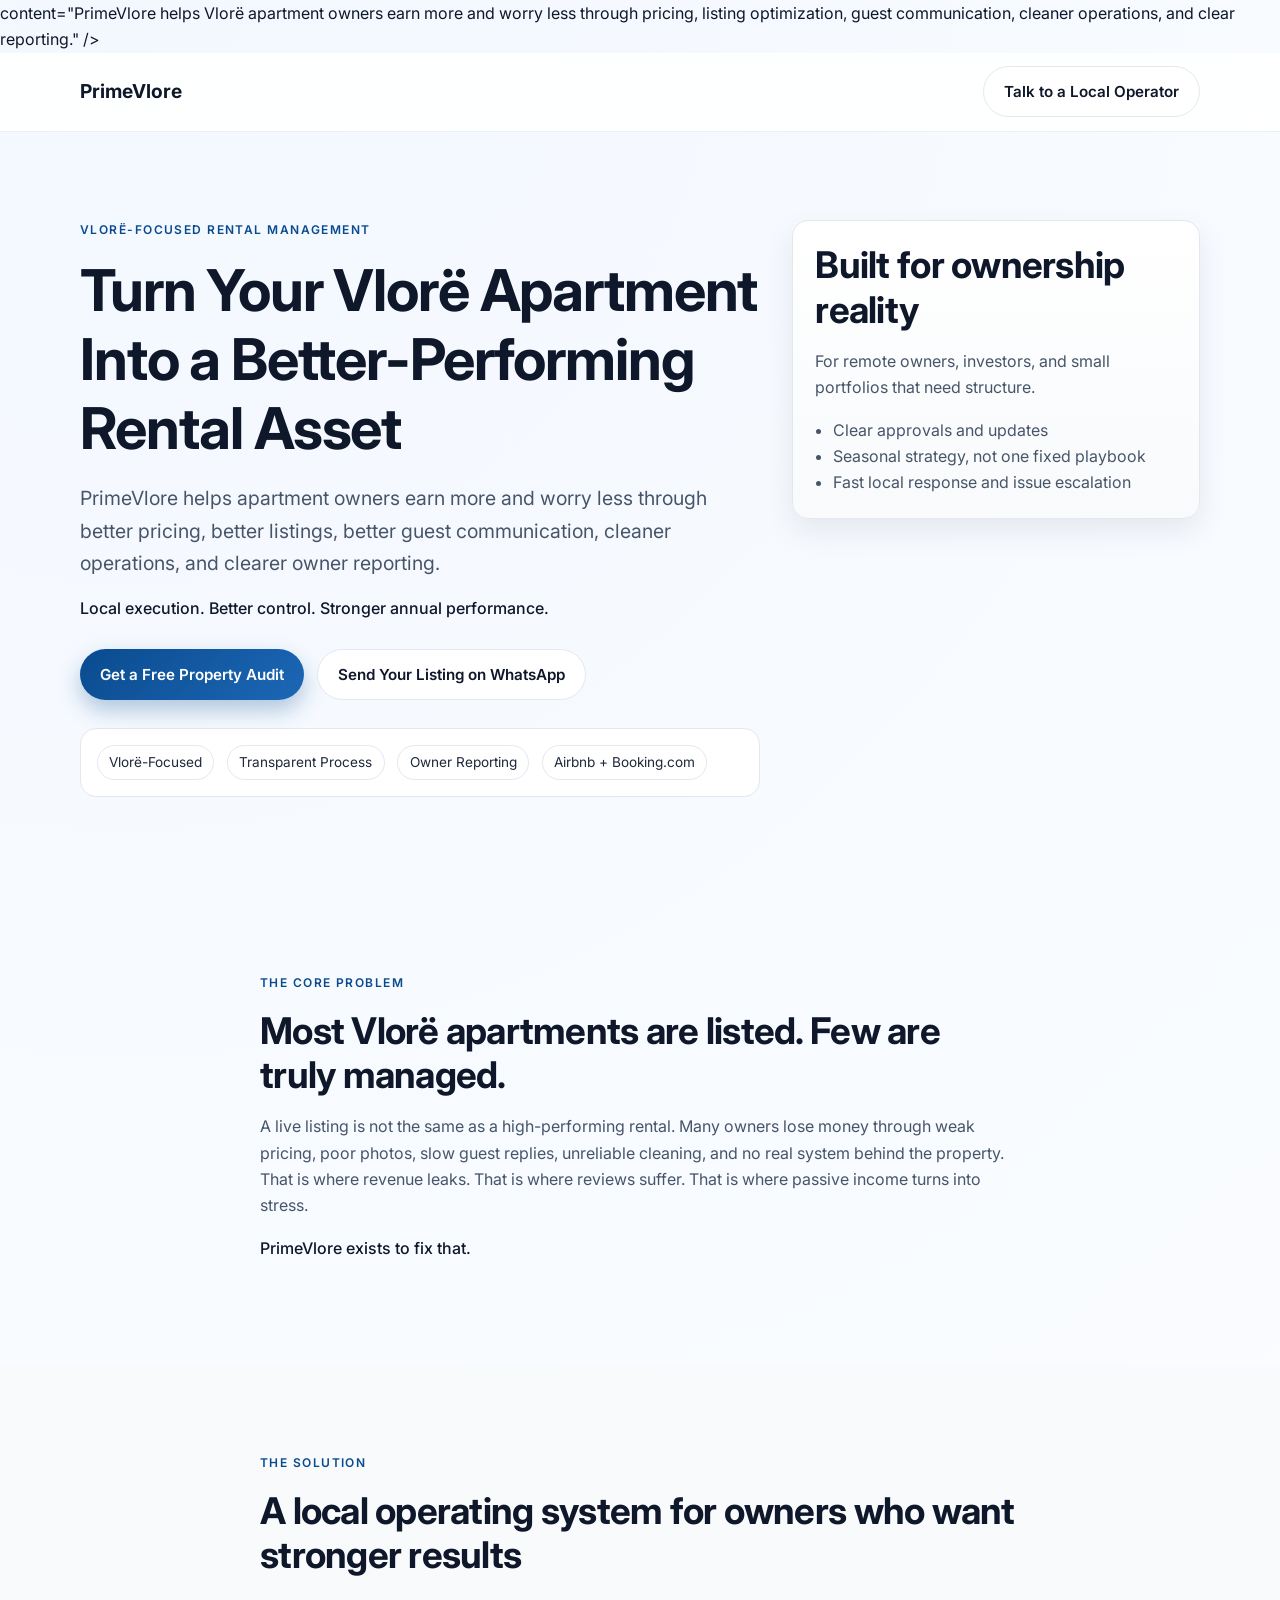
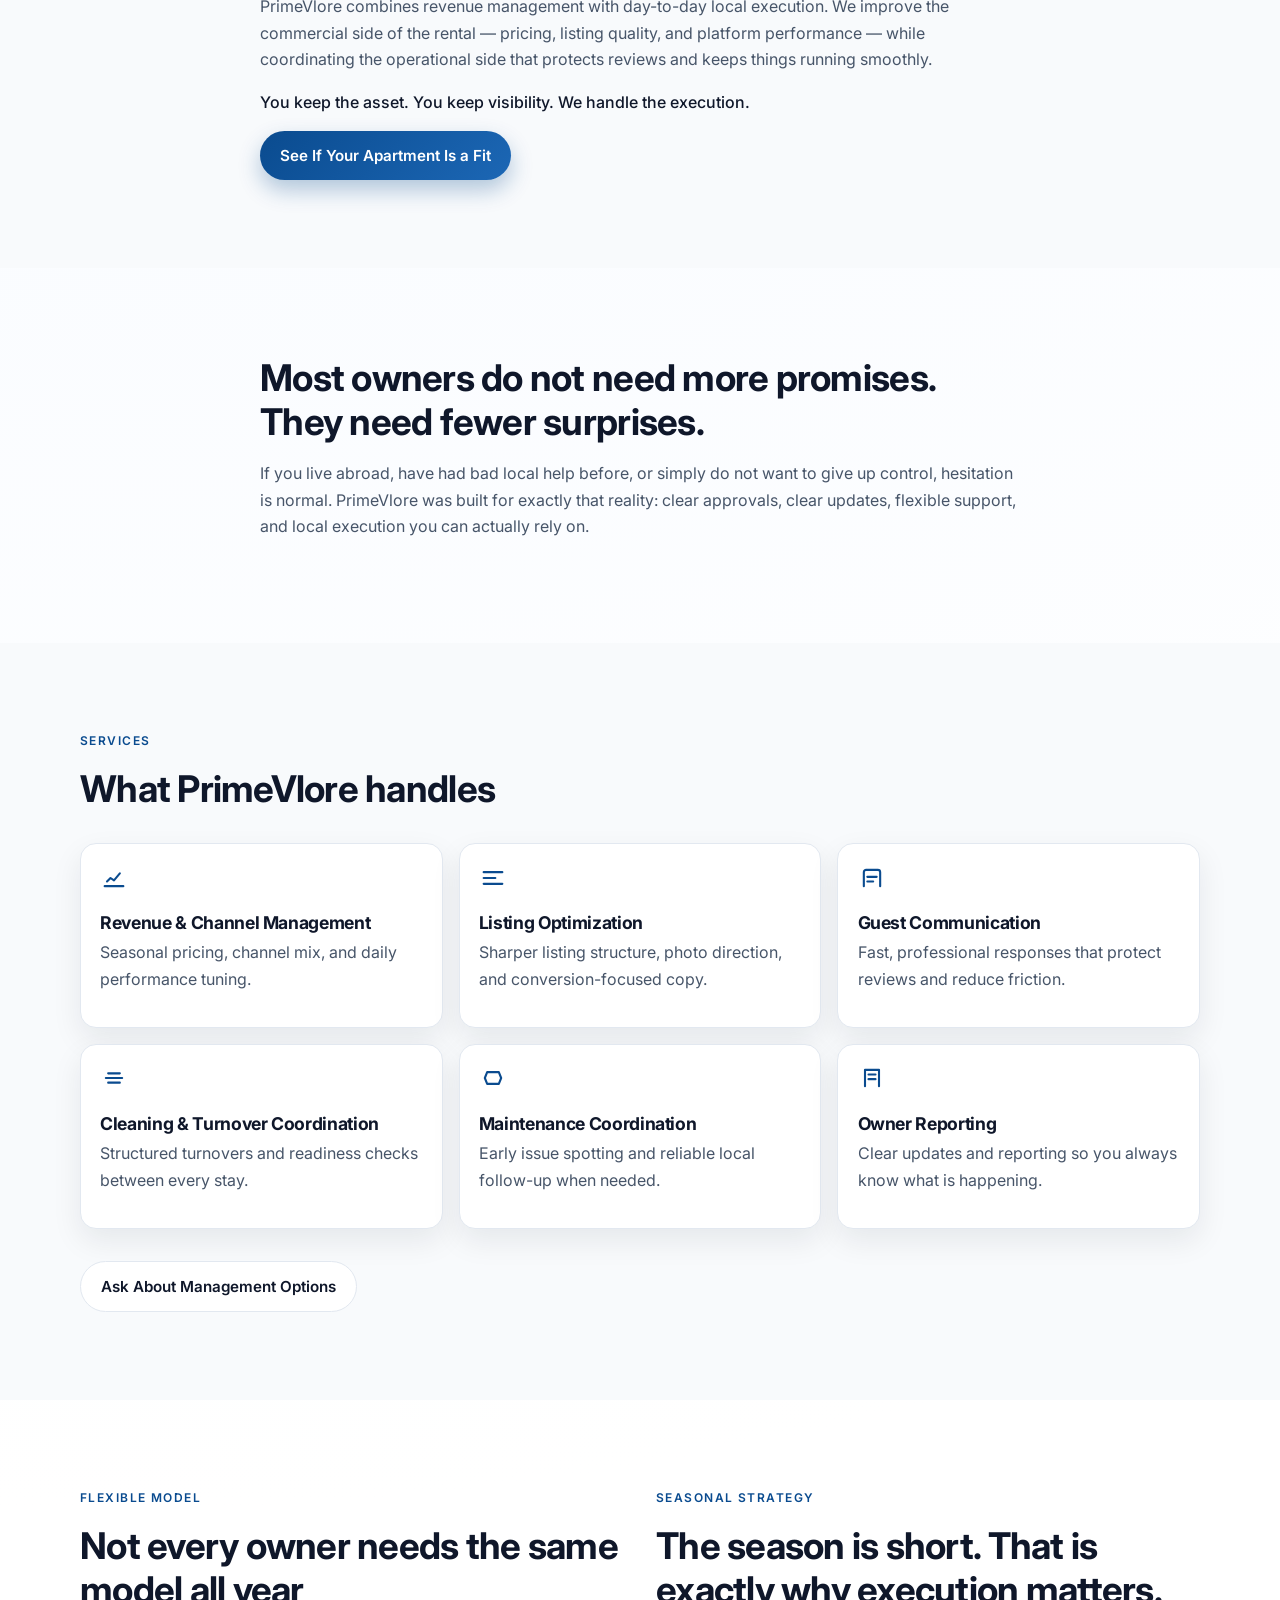
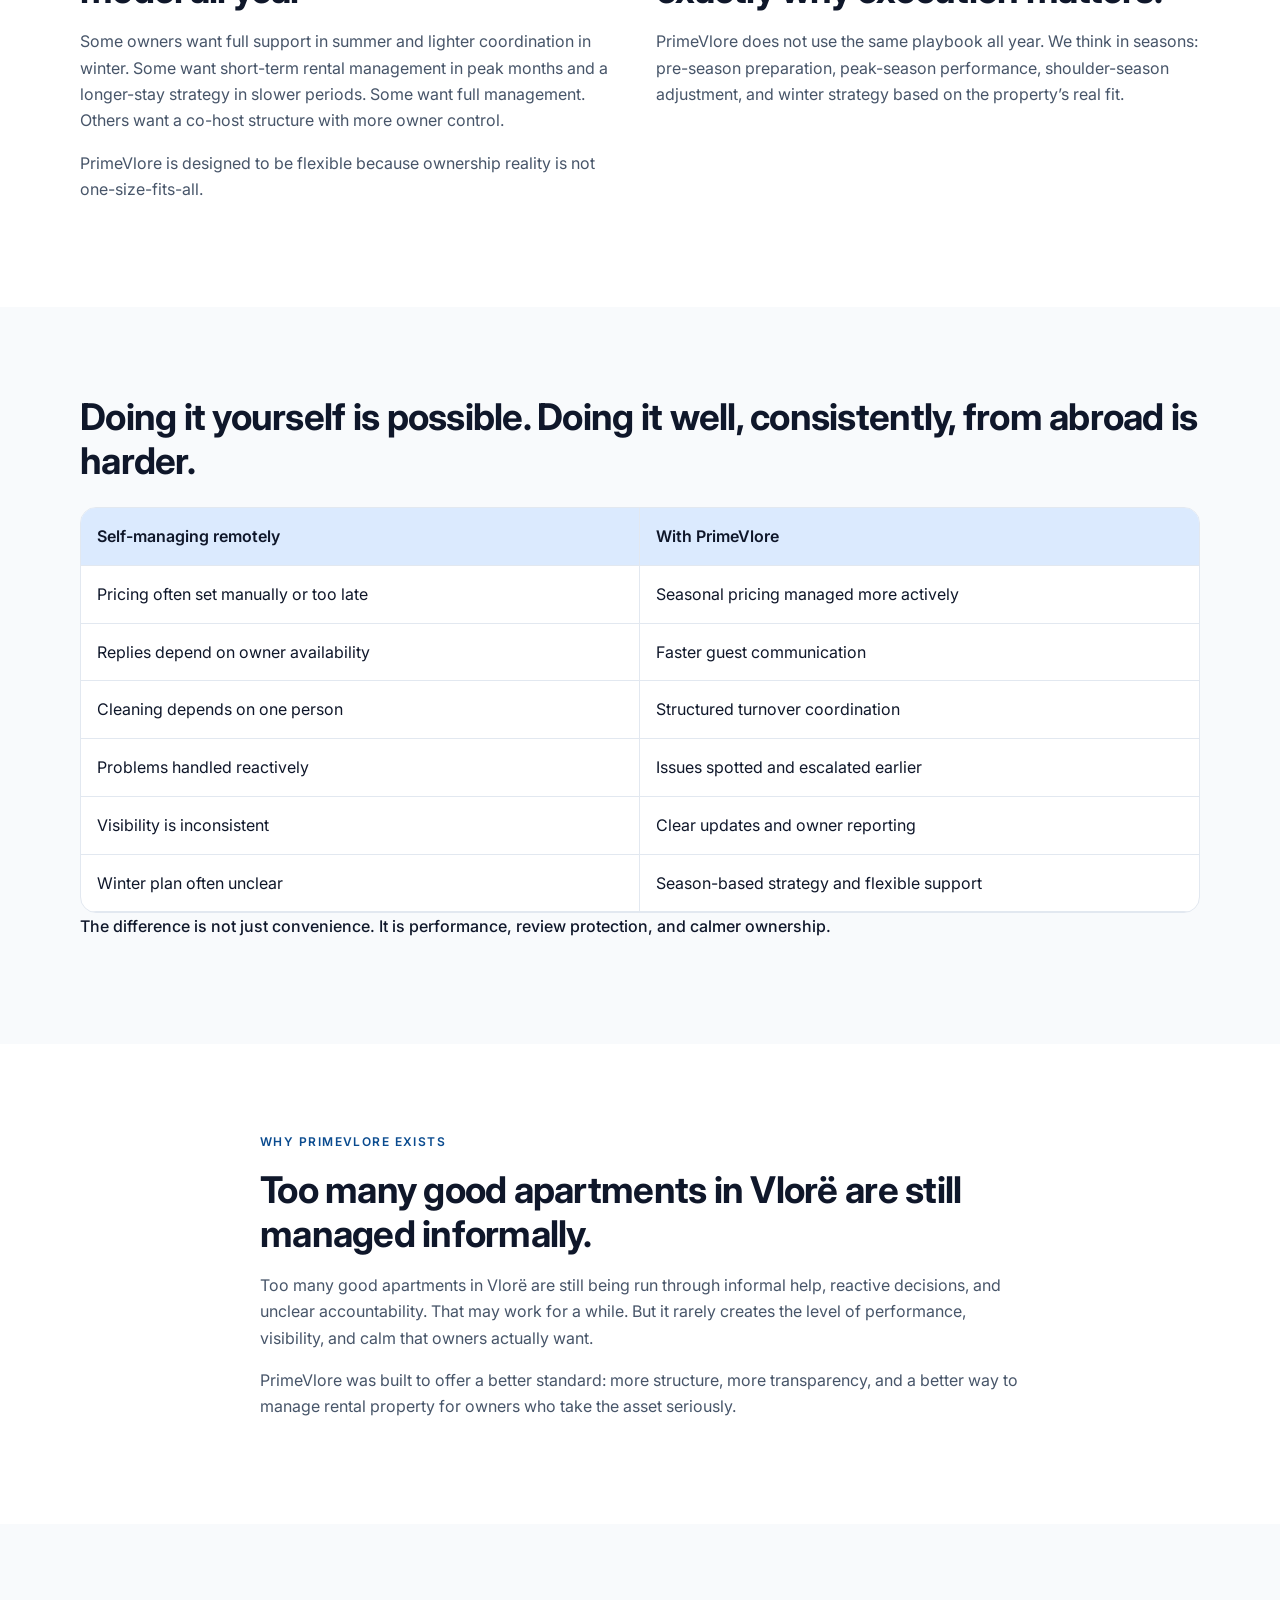
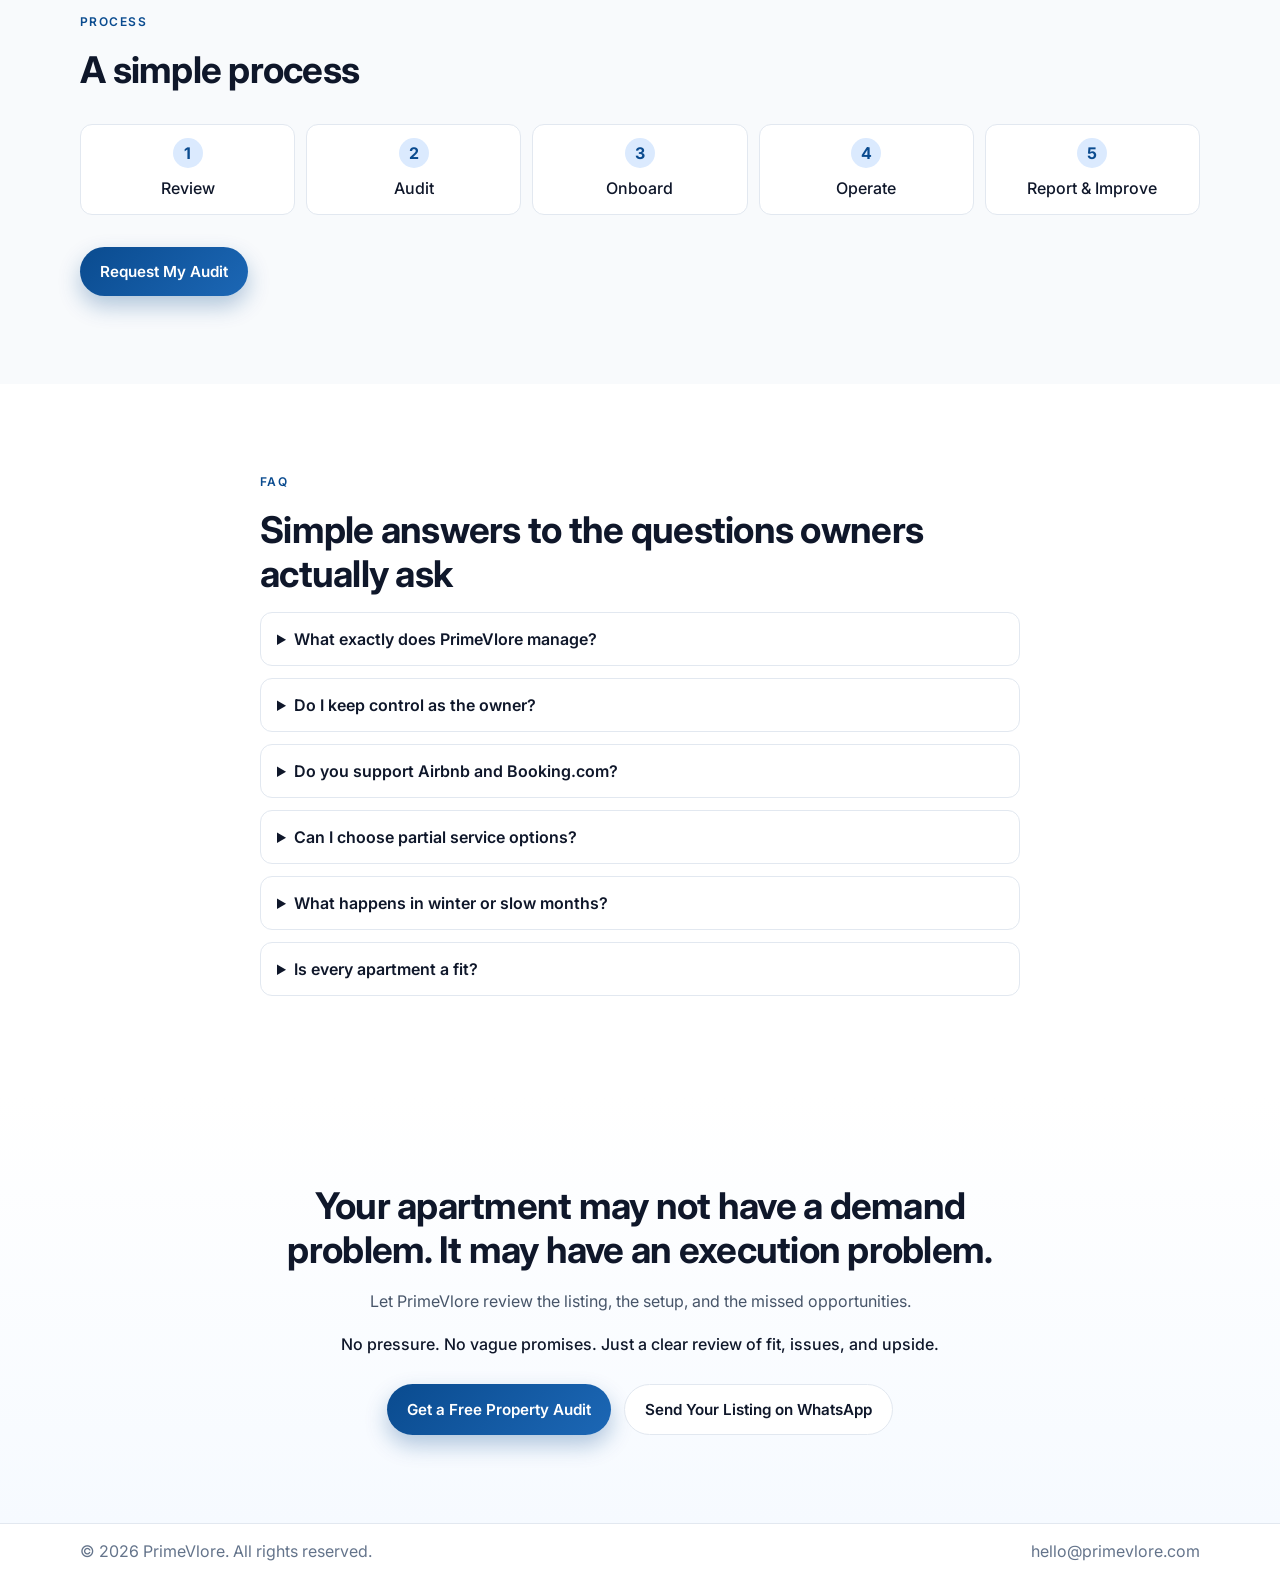
==== commit 55d821d9: "Merge branch 'main' into codex/create-modern-minimalist-website-design-3ax3w1" ====
--- a/index.html
+++ b/index.html
@@ -20,6 +20,21 @@
     <meta property="og:type" content="website" />
     <meta property="og:title" content="PrimeVlore | Better Rental Performance in Vlorë" />
     <meta property="og:description" content="Vlorë-focused rental management for owners who want structure, transparency, and stronger annual performance." />
+      content="PrimeVlore helps Vlorë apartment owners earn more and worry less through pricing, listing optimization, guest communication, cleaner operations, and clear reporting."
+    />
+    <meta
+      name="keywords"
+      content="Vlorë property management, Airbnb management Vlorë, Booking.com management, rental management Albania, PrimeVlore"
+    />
+    <meta name="author" content="PrimeVlore" />
+    <meta name="robots" content="index,follow" />
+    <link rel="canonical" href="https://primevlore.com/" />
+    <meta property="og:type" content="website" />
+    <meta property="og:title" content="PrimeVlore | Better Rental Performance in Vlorë" />
+    <meta
+      property="og:description"
+      content="A Vlorë-focused rental management partner for owners who want structure, transparency, and stronger annual performance."
+    />
     <meta property="og:url" content="https://primevlore.com/" />
     <meta property="og:site_name" content="PrimeVlore" />
     <meta name="twitter:card" content="summary_large_image" />
@@ -28,6 +43,16 @@
     <link rel="preconnect" href="https://fonts.googleapis.com" />
     <link rel="preconnect" href="https://fonts.gstatic.com" crossorigin />
     <link href="https://fonts.googleapis.com/css2?family=Inter:wght@400;500;600;700&display=swap" rel="stylesheet" />
+    <meta
+      name="twitter:description"
+      content="Local execution. Better control. Stronger annual performance."
+    />
+    <link rel="preconnect" href="https://fonts.googleapis.com" />
+    <link rel="preconnect" href="https://fonts.gstatic.com" crossorigin />
+    <link
+      href="https://fonts.googleapis.com/css2?family=Inter:wght@400;500;600;700&display=swap"
+      rel="stylesheet"
+    />
     <link rel="stylesheet" href="styles.css" />
     <script type="application/ld+json">
       {
@@ -36,66 +61,56 @@
         "name": "PrimeVlore",
         "url": "https://primevlore.com/",
         "areaServed": "Vlorë",
-        "description": "PrimeVlore provides rental management services for apartment owners in Vlorë.",
-        "serviceType": ["Revenue & Channel Management", "Listing Optimization", "Guest Communication", "Cleaning & Turnover Coordination", "Maintenance Coordination", "Owner Reporting"]
+        "description": "PrimeVlore provides rental management services for apartment owners in Vlorë with transparent reporting and flexible seasonal support.",
+        "serviceType": [
+          "Revenue and channel management",
+          "Listing optimization",
+          "Guest communication",
+          "Cleaning and turnover coordination",
+          "Maintenance coordination",
+          "Owner reporting"
+        ]
       }
     </script>
   </head>
   <body>
-    <a class="skip-link" href="#main-content">Skip to main content</a>
-
     <header class="site-header">
       <div class="container nav-shell">
         <a class="logo" href="#top" aria-label="PrimeVlore home">PrimeVlore</a>
-        <button class="menu-toggle" type="button" aria-expanded="false" aria-controls="site-navigation" aria-label="Toggle navigation">
-          <span></span><span></span><span></span>
-        </button>
-        <nav id="site-navigation" class="site-nav" aria-label="Primary">
-          <a href="#services">Services</a>
-          <a href="#seasonal">Seasonal Strategy</a>
-          <a href="#process">Process</a>
-          <a href="#faq">FAQ</a>
-          <div class="lang-switch" aria-label="Language switcher">
-            <svg viewBox="0 0 24 24" aria-hidden="true"><path d="M12 3a9 9 0 1 0 0 18 9 9 0 0 0 0-18Zm-7 9h14M12 3c2.2 2.2 3.5 5.4 3.5 9S14.2 18.8 12 21c-2.2-2.2-3.5-5.4-3.5-9S9.8 5.2 12 3Z"/></svg>
-            <a class="active" href="/" aria-current="page">EN</a>
-            <a href="/sq.html">SQ</a>
-          </div>
-          <a class="btn btn-outline nav-cta" href="#contact">Get a Free Property Audit</a>
-        </nav>
+        <a class="btn btn-outline" href="#contact">Talk to a Local Operator</a>
       </div>
     </header>
 
-    <main id="main-content">
-      <section id="top" class="section hero">
+    <main id="top">
+      <section class="section hero">
         <div class="container hero-grid">
           <div>
-            <p class="eyebrow">Vlorë-focused rental management</p>
+            <p class="eyebrow">Vlorë-Focused Rental Management</p>
             <h1>Turn Your Vlorë Apartment Into a Better-Performing Rental Asset</h1>
-            <p class="lead">PrimeVlore helps apartment owners earn more and worry less — through better pricing, better listings, better guest communication, cleaner operations, and clearer owner reporting.</p>
-            <ul class="pill-row" aria-label="Support highlights">
-              <li>Local execution</li>
-              <li>Owner control</li>
-              <li>Stronger annual performance</li>
-            </ul>
+            <p class="lead">
+              PrimeVlore helps apartment owners earn more and worry less through better pricing,
+              better listings, better guest communication, cleaner operations, and clearer owner
+              reporting.
+            </p>
+            <p class="support">Local execution. Better control. Stronger annual performance.</p>
             <div class="cta-row">
               <a class="btn btn-solid" href="#contact">Get a Free Property Audit</a>
               <a class="btn btn-outline" href="#contact">Send Your Listing on WhatsApp</a>
             </div>
-            <ul class="trust-strip" aria-label="Trust strip">
+            <ul class="trust-strip" aria-label="PrimeVlore trust indicators">
               <li>Vlorë-Focused</li>
               <li>Transparent Process</li>
               <li>Owner Reporting</li>
               <li>Airbnb + Booking.com</li>
-              <li>No Long Lock-In</li>
             </ul>
           </div>
-          <aside class="glass-card">
-            <h2>Built for real ownership pressure</h2>
-            <p>For remote owners, diaspora owners, and investors who want structured local execution.</p>
+          <aside class="glass-card" aria-label="PrimeVlore service highlights">
+            <h2>Built for ownership reality</h2>
+            <p>For remote owners, investors, and small portfolios that need structure.</p>
             <ul>
               <li>Clear approvals and updates</li>
-              <li>Flexible support by season</li>
-              <li>Fast issue escalation</li>
+              <li>Seasonal strategy, not one fixed playbook</li>
+              <li>Fast local response and issue escalation</li>
             </ul>
           </aside>
         </div>
@@ -103,175 +118,214 @@
 
       <section class="section">
         <div class="container narrow">
-          <p class="eyebrow">The problem</p>
+          <p class="eyebrow">The Core Problem</p>
           <h2>Most Vlorë apartments are listed. Few are truly managed.</h2>
-          <p>A live listing is not the same as a high-performing rental. Many owners lose money through weak pricing, poor photos, slow guest replies, unreliable cleaning, and no real system behind the property. That is where revenue leaks. That is where reviews suffer. That is where passive income turns into stress.</p>
+          <p>
+            A live listing is not the same as a high-performing rental. Many owners lose money
+            through weak pricing, poor photos, slow guest replies, unreliable cleaning, and no
+            real system behind the property. That is where revenue leaks. That is where reviews
+            suffer. That is where passive income turns into stress.
+          </p>
           <p class="support">PrimeVlore exists to fix that.</p>
         </div>
-        <div class="container card-grid three-col">
-          <article class="info-card"><h3>Revenue leaks quietly</h3><p>Weak pricing and slow adjustments during peak weeks cost more than most owners realise — often across the most valuable part of the year.</p></article>
-          <article class="info-card"><h3>Operations depend on one phone call</h3><p>When cleaning, guest issues, and maintenance rest on a single informal contact, one bad moment can damage a review — and a relationship.</p></article>
-          <article class="info-card"><h3>Owners are left guessing</h3><p>Vague updates, missed calls, and no reporting are not just frustrating. For a remote owner, they are a real business risk.</p></article>
-        </div>
       </section>
 
       <section class="section alt">
         <div class="container narrow">
-          <p class="eyebrow">The solution</p>
+          <p class="eyebrow">The Solution</p>
           <h2>A local operating system for owners who want stronger results</h2>
-          <p>PrimeVlore combines revenue management with day-to-day local execution. We improve the commercial side of the rental — pricing, listing quality, and platform performance — while coordinating the operational side that protects reviews and keeps things running smoothly.</p>
+          <p>
+            PrimeVlore combines revenue management with day-to-day local execution. We improve the
+            commercial side of the rental — pricing, listing quality, and platform performance —
+            while coordinating the operational side that protects reviews and keeps things running
+            smoothly.
+          </p>
           <p class="support">You keep the asset. You keep visibility. We handle the execution.</p>
           <a class="btn btn-solid" href="#contact">See If Your Apartment Is a Fit</a>
         </div>
-        <div class="container step-grid">
-          <article class="step-card"><span>01</span><h3>Review demand and setup</h3><p>We look at the listing, seasonality, positioning, and likely revenue friction points.</p></article>
-          <article class="step-card"><span>02</span><h3>Improve the commercial layer</h3><p>Pricing, listing quality, platform presentation, and response flow are tuned to real fit.</p></article>
-          <article class="step-card"><span>03</span><h3>Coordinate local execution</h3><p>Turnovers, guest support, and issue escalation are handled with more structure and less chaos.</p></article>
-          <article class="step-card"><span>04</span><h3>Report and improve</h3><p>Owners get clearer visibility and a more disciplined process for ongoing decisions.</p></article>
-        </div>
-      </section>
-
-      <section class="section">
-        <div class="container narrow">
-          <p class="eyebrow">Why owners hesitate</p>
+      </section>
+
+      <section class="section">
+        <div class="container narrow">
           <h2>Most owners do not need more promises. They need fewer surprises.</h2>
-          <p>If you live abroad, have had bad local help before, or simply do not want to give up control, hesitation is normal. PrimeVlore was built for exactly that reality: clear approvals, clear updates, flexible support, and local execution you can actually rely on.</p>
-        </div>
-        <div class="container card-grid three-col">
-          <article class="info-card"><h3>Control matters</h3><p>You should not have to choose between local help and owner visibility. You keep both.</p></article>
-          <article class="info-card"><h3>Past disappointments are understood</h3><p>Owners who have been let down before do not want a bigger pitch. They want a cleaner process with less room for surprises.</p></article>
-          <article class="info-card"><h3>Seasonality changes the model</h3><p>A rigid year-round structure does not fit every apartment in a seasonal market. The model adapts to the property and season.</p></article>
-        </div>
-        <div class="container narrow"><p class="support">That is why every conversation starts with a no-pressure audit — not a sales call.</p></div>
+          <p>
+            If you live abroad, have had bad local help before, or simply do not want to give up
+            control, hesitation is normal. PrimeVlore was built for exactly that reality: clear
+            approvals, clear updates, flexible support, and local execution you can actually rely
+            on.
+          </p>
+        </div>
       </section>
 
       <section class="section alt">
-        <div class="container narrow">
-          <p class="eyebrow">Right fit</p>
-          <h2>PrimeVlore works best for a specific kind of owner</h2>
-          <p>Not every apartment and not every owner is the right fit. This service is built for:</p>
-          <ul class="list-check">
-            <li>Owners managing from abroad who want reliable local execution</li>
-            <li>Owners already listed who suspect they are leaving revenue on the table</li>
-            <li>Investors who want the property treated like the asset it is</li>
-            <li>Owners who have tried informal help and want something more structured</li>
-          </ul>
-          <p class="support">If that sounds like you, the audit is the right first step.</p>
-          <a class="btn btn-solid" href="#contact">Request My Free Audit</a>
-        </div>
-      </section>
-
-      <section id="services" class="section">
         <div class="container">
           <p class="eyebrow">Services</p>
           <h2>What PrimeVlore handles</h2>
-          <p class="section-sub">Six focused service areas designed to improve performance and protect what matters.</p>
           <div class="service-grid">
-            <article class="service-card"><svg viewBox="0 0 24 24" aria-hidden="true"><path d="M4 19h16M6 15l3-3 3 2 5-6"/></svg><h3>Revenue &amp; Channel Management</h3><p>Better seasonal pricing, platform coordination, and a stronger commercial rhythm.</p></article>
-            <article class="service-card"><svg viewBox="0 0 24 24" aria-hidden="true"><path d="M4 7h16M4 12h10M4 17h16"/></svg><h3>Listing Optimization</h3><p>Sharper positioning, cleaner presentation, and a stronger first impression.</p></article>
-            <article class="service-card"><svg viewBox="0 0 24 24" aria-hidden="true"><path d="M5 19V7a2 2 0 0 1 2-2h10a2 2 0 0 1 2 2v12M8 11h8M8 15h5"/></svg><h3>Guest Communication</h3><p>Faster, reliable guest replies for better reviews and smoother stays.</p></article>
-            <article class="service-card"><svg viewBox="0 0 24 24" aria-hidden="true"><path d="M5 12h14M7 8h10M7 16h10"/></svg><h3>Cleaning &amp; Turnover Coordination</h3><p>Cleaner handovers, tighter checks, and less stress between bookings.</p></article>
-            <article class="service-card"><svg viewBox="0 0 24 24" aria-hidden="true"><path d="M7 7h10l2 5-2 5H7l-2-5 2-5z"/></svg><h3>Maintenance Coordination</h3><p>Issues are spotted earlier, escalated faster, and handled with accountability.</p></article>
-            <article class="service-card"><svg viewBox="0 0 24 24" aria-hidden="true"><path d="M6 19V5h12v14M9 9h6M9 13h6"/></svg><h3>Owner Reporting</h3><p>Clearer updates and a calmer ownership experience, especially remotely.</p></article>
+            <article class="service-card">
+              <svg viewBox="0 0 24 24" aria-hidden="true"><path d="M4 19h16M6 15l3-3 3 2 5-6"/></svg>
+              <h3>Revenue &amp; Channel Management</h3>
+              <p>Seasonal pricing, channel mix, and daily performance tuning.</p>
+            </article>
+            <article class="service-card">
+              <svg viewBox="0 0 24 24" aria-hidden="true"><path d="M4 7h16M4 12h10M4 17h16"/></svg>
+              <h3>Listing Optimization</h3>
+              <p>Sharper listing structure, photo direction, and conversion-focused copy.</p>
+            </article>
+            <article class="service-card">
+              <svg viewBox="0 0 24 24" aria-hidden="true"><path d="M5 19V7a2 2 0 0 1 2-2h10a2 2 0 0 1 2 2v12M8 11h8M8 15h5"/></svg>
+              <h3>Guest Communication</h3>
+              <p>Fast, professional responses that protect reviews and reduce friction.</p>
+            </article>
+            <article class="service-card">
+              <svg viewBox="0 0 24 24" aria-hidden="true"><path d="M5 12h14M7 8h10M7 16h10"/></svg>
+              <h3>Cleaning &amp; Turnover Coordination</h3>
+              <p>Structured turnovers and readiness checks between every stay.</p>
+            </article>
+            <article class="service-card">
+              <svg viewBox="0 0 24 24" aria-hidden="true"><path d="M7 7h10l2 5-2 5H7l-2-5 2-5z"/></svg>
+              <h3>Maintenance Coordination</h3>
+              <p>Early issue spotting and reliable local follow-up when needed.</p>
+            </article>
+            <article class="service-card">
+              <svg viewBox="0 0 24 24" aria-hidden="true"><path d="M6 19V5h12v14M9 9h6M9 13h6"/></svg>
+              <h3>Owner Reporting</h3>
+              <p>Clear updates and reporting so you always know what is happening.</p>
+            </article>
           </div>
           <a class="btn btn-outline" href="#contact">Ask About Management Options</a>
         </div>
       </section>
 
-      <section id="seasonal" class="section alt">
+      <section class="section">
         <div class="container split">
-          <article class="glass-card">
-            <p class="eyebrow">Flexible model</p>
+          <div>
+            <p class="eyebrow">Flexible Model</p>
             <h2>Not every owner needs the same model all year</h2>
-            <p>Some owners want full support in summer and lighter coordination in winter. Some want short-term rental management in peak months and a longer-stay strategy in slower periods. Some want full management. Others want a co-host structure with more owner control.</p>
+            <p>
+              Some owners want full support in summer and lighter coordination in winter. Some
+              want short-term rental management in peak months and a longer-stay strategy in slower
+              periods. Some want full management. Others want a co-host structure with more owner
+              control.
+            </p>
             <p>PrimeVlore is designed to be flexible because ownership reality is not one-size-fits-all.</p>
-          </article>
-          <article class="glass-card">
-            <p class="eyebrow">Seasonal strategy</p>
+          </div>
+          <div>
+            <p class="eyebrow">Seasonal Strategy</p>
             <h2>The season is short. That is exactly why execution matters.</h2>
-            <p>In Vlorë, the strongest weeks matter disproportionately. A weak August pricing strategy, slow guest communication, poor photos, or one bad turnover during peak season can damage a large part of the year.</p>
-            <p>PrimeVlore does not use the same playbook all year. We think in seasons: pre-season preparation, peak-season performance, shoulder-season adjustment, and winter strategy based on the property's real fit.</p>
-          </article>
-        </div>
-      </section>
-
-      <section class="section">
+            <p>
+              PrimeVlore does not use the same playbook all year. We think in seasons:
+              pre-season preparation, peak-season performance, shoulder-season adjustment, and
+              winter strategy based on the property’s real fit.
+            </p>
+          </div>
+        </div>
+      </section>
+
+      <section class="section alt">
         <div class="container">
           <h2>Doing it yourself is possible. Doing it well, consistently, from abroad is harder.</h2>
-          <p class="section-sub">The difference is not just convenience. It is performance, review protection, and calmer ownership.</p>
           <div class="comparison" role="table" aria-label="Comparison table">
-            <div class="row head" role="row"><div role="columnheader">Self-managing remotely</div><div role="columnheader">With PrimeVlore</div></div>
-            <div class="row" role="row"><div role="cell">Pricing often set manually or too late</div><div role="cell">Seasonal pricing managed more actively</div></div>
-            <div class="row" role="row"><div role="cell">Replies depend on owner availability</div><div role="cell">Faster, consistent guest communication</div></div>
-            <div class="row" role="row"><div role="cell">Cleaning depends on one person</div><div role="cell">Structured turnover coordination</div></div>
-            <div class="row" role="row"><div role="cell">Problems handled reactively</div><div role="cell">Issues spotted and escalated earlier</div></div>
-            <div class="row" role="row"><div role="cell">Visibility is inconsistent</div><div role="cell">Clear updates and owner reporting</div></div>
-            <div class="row" role="row"><div role="cell">Winter plan often unclear</div><div role="cell">Season-based strategy and flexible support</div></div>
-          </div>
+            <div class="row head" role="row">
+              <div role="columnheader">Self-managing remotely</div>
+              <div role="columnheader">With PrimeVlore</div>
+            </div>
+            <div class="row" role="row"><div>Pricing often set manually or too late</div><div>Seasonal pricing managed more actively</div></div>
+            <div class="row" role="row"><div>Replies depend on owner availability</div><div>Faster guest communication</div></div>
+            <div class="row" role="row"><div>Cleaning depends on one person</div><div>Structured turnover coordination</div></div>
+            <div class="row" role="row"><div>Problems handled reactively</div><div>Issues spotted and escalated earlier</div></div>
+            <div class="row" role="row"><div>Visibility is inconsistent</div><div>Clear updates and owner reporting</div></div>
+            <div class="row" role="row"><div>Winter plan often unclear</div><div>Season-based strategy and flexible support</div></div>
+          </div>
+          <p class="support">The difference is not just convenience. It is performance, review protection, and calmer ownership.</p>
+        </div>
+      </section>
+
+      <section class="section">
+        <div class="container narrow">
+          <p class="eyebrow">Why PrimeVlore exists</p>
+          <h2>Too many good apartments in Vlorë are still managed informally.</h2>
+          <p>
+            Too many good apartments in Vlorë are still being run through informal help, reactive
+            decisions, and unclear accountability. That may work for a while. But it rarely creates
+            the level of performance, visibility, and calm that owners actually want.
+          </p>
+          <p>
+            PrimeVlore was built to offer a better standard: more structure, more transparency, and
+            a better way to manage rental property for owners who take the asset seriously.
+          </p>
         </div>
       </section>
 
       <section class="section alt">
-        <div class="container narrow">
-          <p class="eyebrow">Why PrimeVlore exists</p>
-          <h2>Too many good apartments in Vlorë are still being run through informal help, reactive decisions, and unclear accountability.</h2>
-          <p>That may work for a while, but it rarely creates the level of performance, visibility, and calm that owners actually want.</p>
-          <p>PrimeVlore was built to offer a better standard: more structure, more transparency, and a better way to manage rental property for owners who take the asset seriously.</p>
-          <p class="support">Because "my cleaner has the keys" is not a management strategy.</p>
-        </div>
-      </section>
-
-      <section class="section">
-        <div class="container">
-          <p class="eyebrow">What owners say</p>
-          <h2>Early feedback from owners managing through PrimeVlore</h2>
-          <div class="quote-grid">
-            <article class="quote-card"><p>"[Replace with real owner quote — remote owner managing from abroad, focus on visibility and peace of mind.]"</p><span>— Owner, 2-bedroom apartment, Vlorë</span></article>
-            <article class="quote-card"><p>"[Replace with real owner quote — owner who moved from self-managing, focus on revenue improvement.]"</p><span>— Owner, seafront apartment, Vlorë</span></article>
-            <article class="quote-card"><p>"[Replace with real owner quote — investor focus, structured process and reporting.]"</p><span>— Owner, Vlorë portfolio</span></article>
-          </div>
-        </div>
-      </section>
-
-      <section id="process" class="section alt">
         <div class="container">
           <p class="eyebrow">Process</p>
-          <h2>How It Works</h2>
-          <p class="section-sub">A clear sequence from the first conversation to ongoing management.</p>
-          <ol class="steps detail-steps">
-            <li><span>1</span><strong>Review</strong><p>We start with the apartment, current setup, and owner goals.</p></li>
-            <li><span>2</span><strong>Audit</strong><p>We identify fit, missed opportunities, and what should change first.</p></li>
-            <li><span>3</span><strong>Onboard</strong><p>Access, standards, approvals, and operating expectations are aligned.</p></li>
-            <li><span>4</span><strong>Operate</strong><p>The commercial and operational layers are run with more structure.</p></li>
-            <li><span>5</span><strong>Report &amp; Improve</strong><p>Owners get visibility, updates, and a better basis for decisions.</p></li>
+          <h2>A simple process</h2>
+          <ol class="steps">
+            <li><span>1</span>Review</li>
+            <li><span>2</span>Audit</li>
+            <li><span>3</span>Onboard</li>
+            <li><span>4</span>Operate</li>
+            <li><span>5</span>Report &amp; Improve</li>
           </ol>
           <a class="btn btn-solid" href="#contact">Request My Audit</a>
         </div>
       </section>
 
-      <section id="faq" class="section">
-        <div class="container narrow">
+      <section class="section">
+        <div class="container narrow">
+          <p class="eyebrow">FAQ</p>
           <h2>Simple answers to the questions owners actually ask</h2>
-          <p class="section-sub">Honest, compact answers on fit, control, seasonality, and how the service works.</p>
-          <details><summary>What exactly do you manage?</summary><p>PrimeVlore focuses on the key parts that affect rental performance and owner experience: pricing, listing quality, guest communication, turnover coordination, issue escalation, and owner reporting.</p></details>
-          <details><summary>Do I still keep control as the owner?</summary><p>Yes. The goal is not to remove owner visibility. The goal is to give you a stronger local execution layer while keeping approvals, communication, and reporting clear.</p></details>
-          <details><summary>Do you work with Airbnb and Booking.com?</summary><p>Yes. PrimeVlore is positioned around short-term rental performance across the main booking platforms, including Airbnb and Booking.com.</p></details>
-          <details><summary>Do you offer partial-service or flexible models?</summary><p>Yes. Not every apartment or owner needs the same support model all year. The structure can be lighter or more hands-on depending on the season, apartment, and owner preference.</p></details>
-          <details><summary>What happens in winter or slower months?</summary><p>Winter strategy should not be an afterthought. Depending on the apartment, that may mean lighter support, longer stays, different pricing posture, or a selective low-season operating plan.</p></details>
-          <details><summary>Is every apartment a fit?</summary><p>No. Some apartments have stronger short-term rental potential than others. The audit gives a clear view of fit, issues, and likely upside before moving further.</p></details>
-          <details><summary>What does PrimeVlore charge?</summary><p>Pricing is based on service scope and property setup. There is no public standard rate because support can be lighter or more involved depending on season and owner goals. Pricing is discussed directly in the audit conversation — with no obligation.</p></details>
+          <details>
+            <summary>What exactly does PrimeVlore manage?</summary>
+            <p>
+              We manage pricing, listing quality, guest communication, turnover coordination,
+              maintenance coordination, and owner reporting.
+            </p>
+          </details>
+          <details>
+            <summary>Do I keep control as the owner?</summary>
+            <p>
+              Yes. You keep the asset and visibility. PrimeVlore runs local execution with clear
+              approvals and updates.
+            </p>
+          </details>
+          <details>
+            <summary>Do you support Airbnb and Booking.com?</summary>
+            <p>Yes. PrimeVlore supports both Airbnb and Booking.com channel performance.</p>
+          </details>
+          <details>
+            <summary>Can I choose partial service options?</summary>
+            <p>
+              Yes. Service can be full-management or more flexible co-host style depending on your
+              goals and season.
+            </p>
+          </details>
+          <details>
+            <summary>What happens in winter or slow months?</summary>
+            <p>
+              We apply a season-based strategy with clear winter planning aligned to the property’s
+              real fit.
+            </p>
+          </details>
+          <details>
+            <summary>Is every apartment a fit?</summary>
+            <p>
+              No. We review each property first and give a clear recommendation on fit, issues, and
+              upside.
+            </p>
+          </details>
         </div>
       </section>
 
       <section id="contact" class="section cta-final">
         <div class="container narrow">
-          <p class="eyebrow">Free property audit</p>
           <h2>Your apartment may not have a demand problem. It may have an execution problem.</h2>
           <p>Let PrimeVlore review the listing, the setup, and the missed opportunities.</p>
           <p class="support">No pressure. No vague promises. Just a clear review of fit, issues, and upside.</p>
           <div class="cta-row centered">
             <a class="btn btn-solid" href="mailto:hello@primevlore.com">Get a Free Property Audit</a>
-            <a class="btn btn-outline" href="https://wa.me/?text=Hi%20PrimeVlore%2C%20I%20want%20a%20free%20property%20audit%20for%20my%20apartment%20in%20Vlore.">Send Your Listing on WhatsApp</a>
+            <a class="btn btn-outline" href="https://wa.me/355000000000">Send Your Listing on WhatsApp</a>
           </div>
         </div>
       </section>
@@ -279,24 +333,13 @@
 
     <footer class="site-footer">
       <div class="container footer-shell">
-        <p>© 2025 PrimeVlore. Better rental performance in Vlorë, with less owner stress.</p>
+        <p>© <span id="year"></span> PrimeVlore. All rights reserved.</p>
         <a href="mailto:hello@primevlore.com">hello@primevlore.com</a>
       </div>
     </footer>
 
     <script>
-      const menuToggle = document.querySelector('.menu-toggle');
-      const siteNav = document.querySelector('.site-nav');
-      menuToggle?.addEventListener('click', () => {
-        const open = siteNav.classList.toggle('is-open');
-        menuToggle.setAttribute('aria-expanded', String(open));
-      });
-      siteNav?.querySelectorAll('a').forEach((link) => {
-        link.addEventListener('click', () => {
-          siteNav.classList.remove('is-open');
-          menuToggle?.setAttribute('aria-expanded', 'false');
-        });
-      });
+      document.getElementById("year").textContent = new Date().getFullYear();
     </script>
   </body>
 </html>
--- a/styles.css
+++ b/styles.css
@@ -10,8 +10,14 @@
   --radius: 16px;
 }
 
-* { box-sizing: border-box; }
-html { scroll-behavior: smooth; }
+* {
+  box-sizing: border-box;
+}
+
+html {
+  scroll-behavior: smooth;
+}
+
 body {
   margin: 0;
   font-family: "Inter", -apple-system, BlinkMacSystemFont, "Segoe UI", sans-serif;
@@ -20,17 +26,49 @@
   line-height: 1.65;
 }
 
-img, svg { max-width: 100%; display: block; }
-.container { width: min(1120px, 92vw); margin: 0 auto; }
-.narrow { width: min(760px, 92vw); }
-.section { padding: clamp(3.2rem, 6vw, 5.5rem) 0; }
-.alt { background: var(--surface); }
-
-h1, h2, h3 { margin: 0; letter-spacing: -0.02em; line-height: 1.2; }
-h1 { font-size: clamp(2rem, 5vw, 3.5rem); }
-h2 { font-size: clamp(1.6rem, 3vw, 2.2rem); margin-bottom: 1rem; }
-h3 { font-size: 1.1rem; margin-bottom: 0.4rem; }
-p { margin: 0 0 1rem; color: var(--muted); }
+.container {
+  width: min(1120px, 92vw);
+  margin: 0 auto;
+}
+
+.narrow {
+  width: min(760px, 92vw);
+}
+
+.section {
+  padding: 5.5rem 0;
+}
+
+.alt {
+  background: var(--surface);
+}
+
+h1,
+h2,
+h3 {
+  margin: 0;
+  letter-spacing: -0.02em;
+  line-height: 1.2;
+}
+
+h1 {
+  font-size: clamp(2rem, 5vw, 3.6rem);
+}
+
+h2 {
+  font-size: clamp(1.7rem, 3vw, 2.3rem);
+  margin-bottom: 1rem;
+}
+
+h3 {
+  font-size: 1.1rem;
+  margin-bottom: 0.4rem;
+}
+
+p {
+  margin: 0 0 1rem;
+  color: var(--muted);
+}
 
 .eyebrow {
   text-transform: uppercase;
@@ -40,175 +78,276 @@
   color: var(--brand);
   margin-bottom: 1rem;
 }
-.lead { font-size: clamp(1.02rem, 2.1vw, 1.18rem); max-width: 62ch; }
-.support { color: var(--text); font-weight: 500; }
-.section-sub { max-width: 70ch; margin-bottom: 1.25rem; }
-
-.skip-link { position: absolute; left: -9999px; }
-.skip-link:focus {
-  left: 1rem; top: 1rem; z-index: 30;
-  background: #fff; border: 1px solid var(--line); border-radius: 8px; padding: 0.6rem 0.85rem;
+
+.lead {
+  font-size: clamp(1.02rem, 2.1vw, 1.22rem);
+  max-width: 60ch;
+  margin-top: 1.2rem;
+}
+
+.support {
+  color: var(--text);
+  font-weight: 500;
 }
 
 .site-header {
-  position: sticky; top: 0; z-index: 20;
-  background: rgba(255, 255, 255, 0.9); backdrop-filter: blur(10px);
+  position: sticky;
+  top: 0;
+  z-index: 5;
+  background: rgba(255, 255, 255, 0.88);
+  backdrop-filter: blur(10px);
   border-bottom: 1px solid rgba(226, 232, 240, 0.65);
 }
-.nav-shell, .footer-shell {
-  display: flex; justify-content: space-between; align-items: center;
-  gap: 1rem; padding: 0.85rem 0;
-}
-.logo { font-size: 1.2rem; font-weight: 700; color: var(--text); text-decoration: none; }
-.site-nav { display: flex; align-items: center; gap: 1rem; }
-.site-nav > a { text-decoration: none; color: #1e293b; font-weight: 500; font-size: 0.94rem; }
-.nav-cta { margin-left: 0.15rem; }
-
-.menu-toggle {
-  display: none; width: 44px; height: 44px; border: 1px solid var(--line); background: #fff;
-  border-radius: 11px; align-items: center; justify-content: center; flex-direction: column; gap: 5px;
-}
-.menu-toggle span { width: 18px; height: 2px; background: #1e293b; border-radius: 99px; }
-
-.lang-switch {
-  display: inline-flex; align-items: center; gap: 0.35rem;
-  border: 1px solid var(--line); border-radius: 999px; padding: 0.2rem 0.45rem; background: #fff;
-}
-.lang-switch svg {
-  width: 16px; height: 16px; stroke: var(--brand); stroke-width: 1.8; fill: none;
-  stroke-linecap: round; stroke-linejoin: round;
-}
-.lang-switch a {
-  font-size: 0.78rem; font-weight: 700; color: #334155; text-decoration: none;
-  padding: 0.12rem 0.28rem; border-radius: 999px;
-}
-.lang-switch a.active { background: var(--brand-soft); color: var(--brand); }
+
+.nav-shell,
+.footer-shell {
+  display: flex;
+  justify-content: space-between;
+  align-items: center;
+  gap: 1rem;
+  padding: 0.85rem 0;
+}
+
+.logo {
+  font-size: 1.2rem;
+  font-weight: 700;
+  color: var(--text);
+  text-decoration: none;
+}
 
 .btn {
-  display: inline-flex; align-items: center; justify-content: center; border-radius: 999px;
-  padding: 0.75rem 1.25rem; text-decoration: none; font-weight: 600; font-size: 0.94rem;
-  transition: transform 0.2s ease, box-shadow 0.2s ease;
-}
-.btn:hover { transform: translateY(-1px); }
+  display: inline-flex;
+  align-items: center;
+  justify-content: center;
+  border-radius: 999px;
+  padding: 0.75rem 1.25rem;
+  text-decoration: none;
+  font-weight: 600;
+  font-size: 0.95rem;
+  transition: transform 0.2s ease, box-shadow 0.2s ease, background 0.2s ease;
+}
+
+.btn:hover {
+  transform: translateY(-1px);
+}
+
 .btn-solid {
-  background: linear-gradient(135deg, #0a4b8f, #1c67b5); color: #fff;
+  background: linear-gradient(135deg, #0a4b8f, #1c67b5);
+  color: #fff;
   box-shadow: 0 10px 22px rgba(10, 75, 143, 0.3);
 }
-.btn-outline { border: 1px solid var(--line); color: var(--text); background: #fff; }
-
-.hero-grid { display: grid; grid-template-columns: 1.25fr 0.75fr; gap: 2rem; align-items: start; }
-.cta-row { margin-top: 1.4rem; display: flex; flex-wrap: wrap; gap: 0.8rem; }
-.centered { justify-content: center; }
-
-.pill-row, .trust-strip {
-  margin: 1.2rem 0 0; padding: 0; list-style: none; display: flex; flex-wrap: wrap; gap: 0.65rem;
-}
-.pill-row li, .trust-strip li {
-  padding: 0.38rem 0.72rem; border: 1px solid var(--line); border-radius: 999px;
-  font-size: 0.84rem; color: #1e293b; background: #fff;
-}
-.trust-strip { margin-top: 1rem; }
+
+.btn-outline {
+  border: 1px solid var(--line);
+  color: var(--text);
+  background: #fff;
+}
+
+.hero-grid {
+  display: grid;
+  grid-template-columns: 1.25fr 0.75fr;
+  gap: 2rem;
+  align-items: start;
+}
+
+.cta-row {
+  margin-top: 1.7rem;
+  display: flex;
+  flex-wrap: wrap;
+  gap: 0.8rem;
+}
+
+.centered {
+  justify-content: center;
+}
+
+.trust-strip {
+  margin: 1.75rem 0 0;
+  padding: 1rem;
+  list-style: none;
+  display: flex;
+  flex-wrap: wrap;
+  gap: 0.8rem;
+  border: 1px solid var(--line);
+  border-radius: var(--radius);
+  background: #fff;
+}
+
+.trust-strip li {
+  padding: 0.35rem 0.7rem;
+  border: 1px solid var(--line);
+  border-radius: 999px;
+  font-size: 0.85rem;
+  color: #1e293b;
+}
 
 .glass-card {
   background: linear-gradient(180deg, rgba(255, 255, 255, 0.95), rgba(248, 250, 252, 0.95));
-  border: 1px solid var(--line); border-radius: var(--radius); padding: 1.4rem; box-shadow: var(--shadow);
-}
-.glass-card ul { margin: 1rem 0 0; padding-left: 1.1rem; color: var(--muted); }
-
-.card-grid { display: grid; gap: 1rem; margin-top: 1.2rem; }
-.three-col { grid-template-columns: repeat(3, minmax(0, 1fr)); }
-.info-card, .quote-card, .step-card {
-  background: #fff; border: 1px solid var(--line); border-radius: var(--radius); padding: 1.1rem;
+  border: 1px solid var(--line);
+  border-radius: var(--radius);
+  padding: 1.4rem;
   box-shadow: var(--shadow);
 }
 
-.step-grid { display: grid; grid-template-columns: repeat(4, minmax(0, 1fr)); gap: 1rem; margin-top: 1.4rem; }
-.step-card span {
-  display: inline-block; padding: 0.2rem 0.5rem; border-radius: 999px; font-size: 0.75rem;
-  color: var(--brand); background: var(--brand-soft); font-weight: 700; margin-bottom: 0.6rem;
-}
-
-.list-check { margin: 1rem 0 1.2rem; padding-left: 1.2rem; }
-.list-check li { margin-bottom: 0.45rem; color: #334155; }
-
-.service-grid { display: grid; grid-template-columns: repeat(3, minmax(0, 1fr)); gap: 1rem; margin: 1.6rem 0; }
+.glass-card ul {
+  margin: 1rem 0 0;
+  padding-left: 1.1rem;
+  color: var(--muted);
+}
+
+.service-grid {
+  display: grid;
+  grid-template-columns: repeat(3, minmax(0, 1fr));
+  gap: 1rem;
+  margin: 2rem 0;
+}
+
 .service-card {
-  background: #fff; border: 1px solid var(--line); border-radius: var(--radius);
-  padding: 1.2rem; box-shadow: var(--shadow);
-}
+  background: #fff;
+  border: 1px solid var(--line);
+  border-radius: var(--radius);
+  padding: 1.2rem;
+  box-shadow: var(--shadow);
+}
+
 .service-card svg {
-  width: 28px; height: 28px; margin-bottom: 0.8rem; stroke: var(--brand); fill: none;
-  stroke-width: 1.8; stroke-linecap: round; stroke-linejoin: round;
-}
-
-.split { display: grid; grid-template-columns: repeat(2, minmax(0, 1fr)); gap: 1rem; }
+  width: 28px;
+  height: 28px;
+  margin-bottom: 0.8rem;
+  stroke: var(--brand);
+  fill: none;
+  stroke-width: 1.8;
+  stroke-linecap: round;
+  stroke-linejoin: round;
+}
+
+.split {
+  display: grid;
+  grid-template-columns: repeat(2, minmax(0, 1fr));
+  gap: 2rem;
+}
+
 .comparison {
-  margin-top: 1.2rem; border: 1px solid var(--line); border-radius: var(--radius);
-  overflow: hidden; background: #fff;
-}
-.row { display: grid; grid-template-columns: repeat(2, minmax(0, 1fr)); }
-.row > div { padding: 0.95rem 1rem; border-bottom: 1px solid var(--line); }
-.row > div:first-child { border-right: 1px solid var(--line); }
-.row.head { background: var(--brand-soft); font-weight: 600; }
-
-.quote-grid { display: grid; grid-template-columns: repeat(3, minmax(0, 1fr)); gap: 1rem; margin-top: 1rem; }
-.quote-card span { display: block; color: #334155; font-size: 0.9rem; font-weight: 500; }
-
-.steps { list-style: none; padding: 0; margin: 1.6rem 0; display: grid; grid-template-columns: repeat(5, minmax(0, 1fr)); gap: 0.7rem; }
+  margin-top: 1.5rem;
+  border: 1px solid var(--line);
+  border-radius: var(--radius);
+  overflow: hidden;
+  background: #fff;
+}
+
+.row {
+  display: grid;
+  grid-template-columns: repeat(2, minmax(0, 1fr));
+}
+
+.row > div {
+  padding: 0.95rem 1rem;
+  border-bottom: 1px solid var(--line);
+}
+
+.row > div:first-child {
+  border-right: 1px solid var(--line);
+}
+
+.row.head {
+  background: var(--brand-soft);
+  font-weight: 600;
+}
+
+.steps {
+  list-style: none;
+  padding: 0;
+  margin: 2rem 0;
+  display: grid;
+  grid-template-columns: repeat(5, minmax(0, 1fr));
+  gap: 0.7rem;
+}
+
 .steps li {
-  border: 1px solid var(--line); border-radius: 12px; background: #fff;
-  padding: 0.8rem; text-align: left; font-weight: 500;
-}
+  border: 1px solid var(--line);
+  border-radius: 12px;
+  background: #fff;
+  padding: 0.8rem;
+  text-align: center;
+  font-weight: 500;
+}
+
 .steps span {
-  display: inline-grid; place-items: center; width: 30px; height: 30px; margin-bottom: 0.5rem;
-  border-radius: 999px; background: var(--brand-soft); color: var(--brand); font-weight: 700;
-}
-.detail-steps p { margin: 0.5rem 0 0; font-size: 0.92rem; }
+  display: block;
+  width: 30px;
+  height: 30px;
+  margin: 0 auto 0.45rem;
+  border-radius: 999px;
+  background: var(--brand-soft);
+  color: var(--brand);
+  font-weight: 700;
+  line-height: 30px;
+}
 
 details {
-  border: 1px solid var(--line); border-radius: 12px; padding: 0.8rem 1rem;
-  background: #fff; margin-bottom: 0.75rem;
-}
-summary { font-weight: 600; cursor: pointer; }
-
-.cta-final { background: linear-gradient(180deg, #ffffff, #f6faff); text-align: center; }
-.site-footer { border-top: 1px solid var(--line); background: #fff; }
-.site-footer p, .site-footer a { margin: 0; color: #64748b; text-decoration: none; }
-
-@media (max-width: 1100px) {
-  .hero-grid { grid-template-columns: 1fr; }
-  .step-grid { grid-template-columns: repeat(2, minmax(0, 1fr)); }
-  .service-grid { grid-template-columns: repeat(2, minmax(0, 1fr)); }
-  .quote-grid { grid-template-columns: 1fr; }
-}
-
-@media (max-width: 860px) {
-  .menu-toggle { display: inline-flex; }
-  .site-nav {
-    position: absolute; top: 100%; left: 0; right: 0; background: rgba(255, 255, 255, 0.98);
-    border-bottom: 1px solid var(--line); box-shadow: 0 16px 30px rgba(15, 23, 42, 0.07);
-    padding: 0.8rem 4vw 1rem; display: none; flex-direction: column; align-items: stretch; gap: 0.35rem;
-  }
-  .site-nav.is-open { display: flex; }
-  .site-nav > a { padding: 0.62rem 0.2rem; }
-  .lang-switch { width: fit-content; margin: 0.25rem 0; }
-  .nav-cta { margin: 0.5rem 0 0; width: 100%; }
-  .three-col, .split, .service-grid { grid-template-columns: 1fr; }
-  .steps { grid-template-columns: repeat(2, minmax(0, 1fr)); }
-}
-
-@media (max-width: 640px) {
-  .cta-row { flex-direction: column; }
-  .cta-row .btn { width: 100%; }
-  .row { grid-template-columns: 1fr; }
+  border: 1px solid var(--line);
+  border-radius: 12px;
+  padding: 0.8rem 1rem;
+  background: #fff;
+  margin-bottom: 0.75rem;
+}
+
+summary {
+  font-weight: 600;
+  cursor: pointer;
+}
+
+.cta-final {
+  background: linear-gradient(180deg, #ffffff, #f6faff);
+  text-align: center;
+}
+
+.site-footer {
+  border-top: 1px solid var(--line);
+  background: #fff;
+}
+
+.site-footer p,
+.site-footer a {
+  margin: 0;
+  color: #64748b;
+  text-decoration: none;
+}
+
+@media (max-width: 920px) {
+  .hero-grid,
+  .split,
+  .service-grid {
+    grid-template-columns: 1fr;
+  }
+
+  .steps {
+    grid-template-columns: repeat(2, minmax(0, 1fr));
+  }
+}
+
+@media (max-width: 680px) {
+  .section {
+    padding: 4rem 0;
+  }
+
+  .nav-shell,
+  .footer-shell {
+    flex-direction: column;
+  }
+
+  .row {
+    grid-template-columns: 1fr;
+  }
+
   .row > div:first-child {
-    border-right: 0; border-bottom: 1px solid var(--line); font-weight: 600; background: #f8fafc;
-  }
-  .steps, .step-grid { grid-template-columns: 1fr; }
-  .footer-shell { flex-direction: column; text-align: center; }
-}
-
-@media (prefers-reduced-motion: reduce) {
-  html { scroll-behavior: auto; }
-  * { animation: none !important; transition: none !important; }
-}
+    border-right: 0;
+    border-bottom: 1px solid var(--line);
+    font-weight: 600;
+    background: #f8fafc;
+  }
+
+  .steps {
+    grid-template-columns: 1fr;
+  }
+}
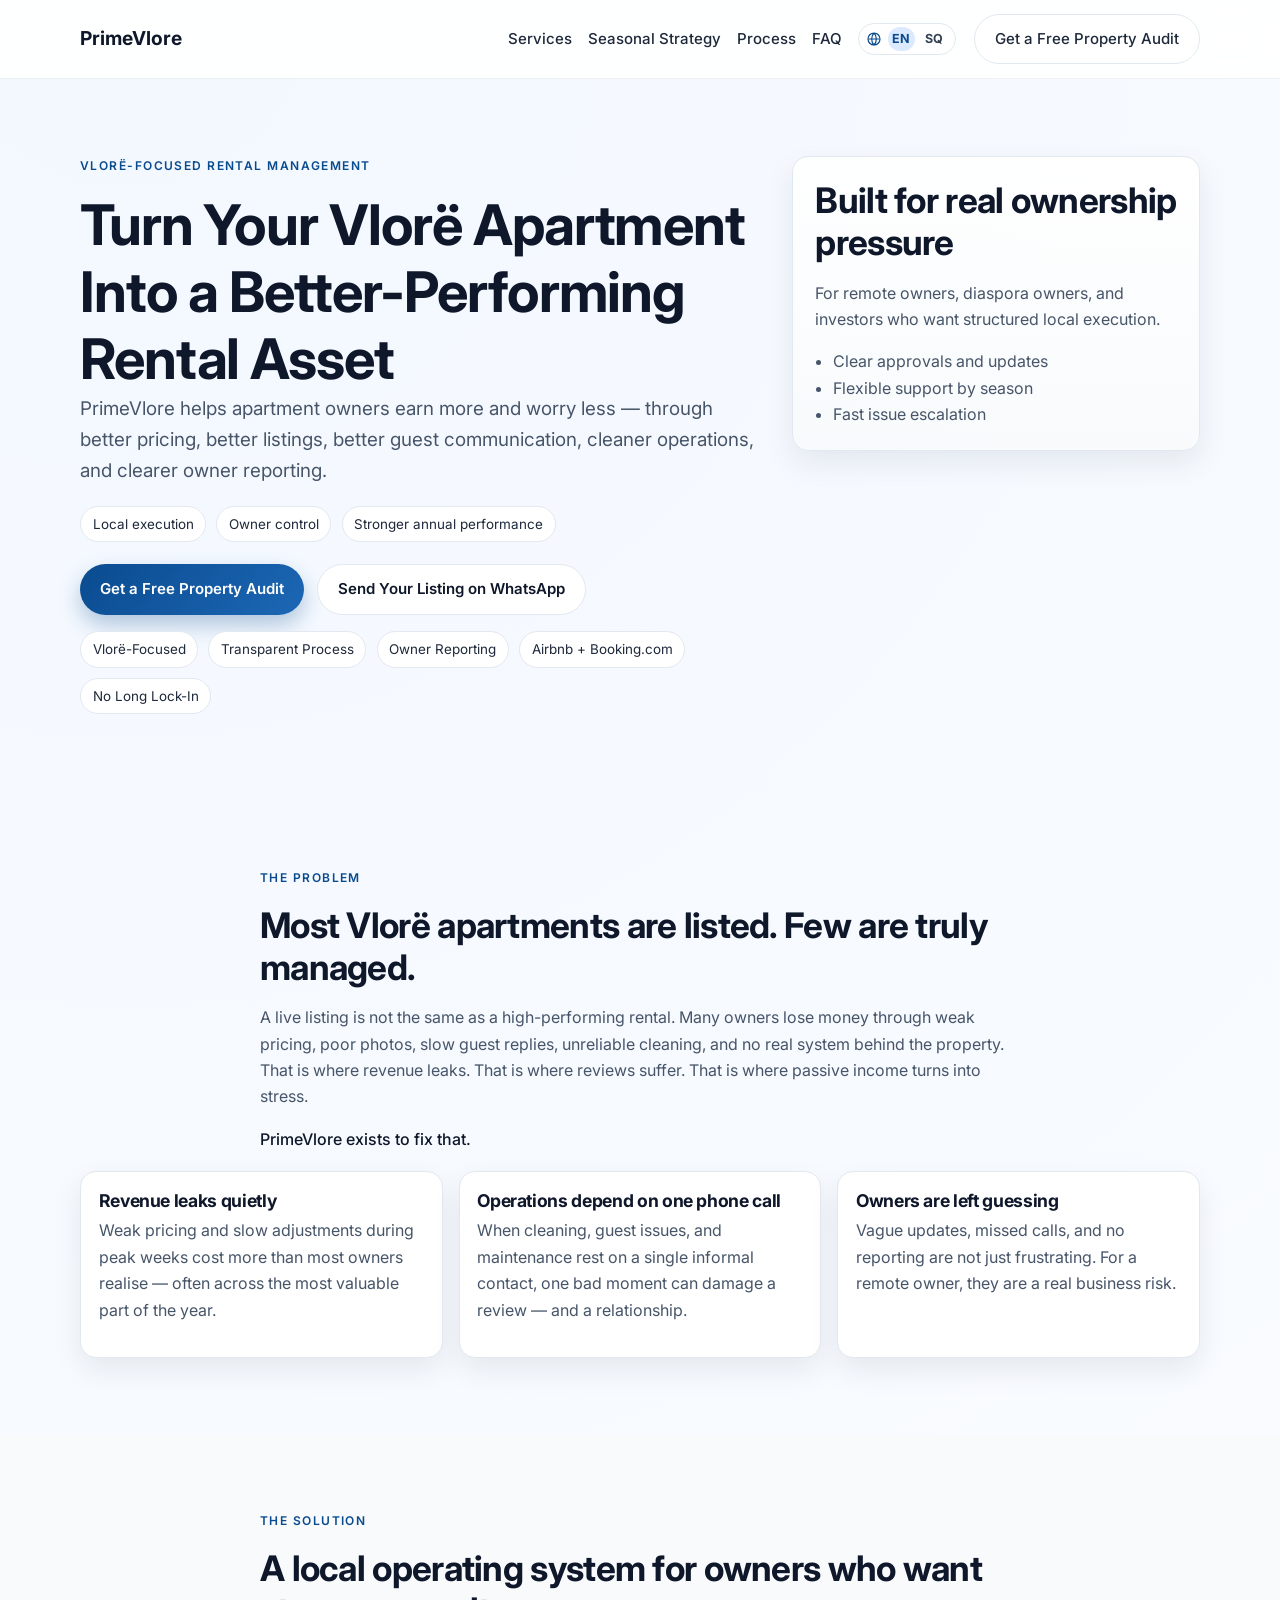
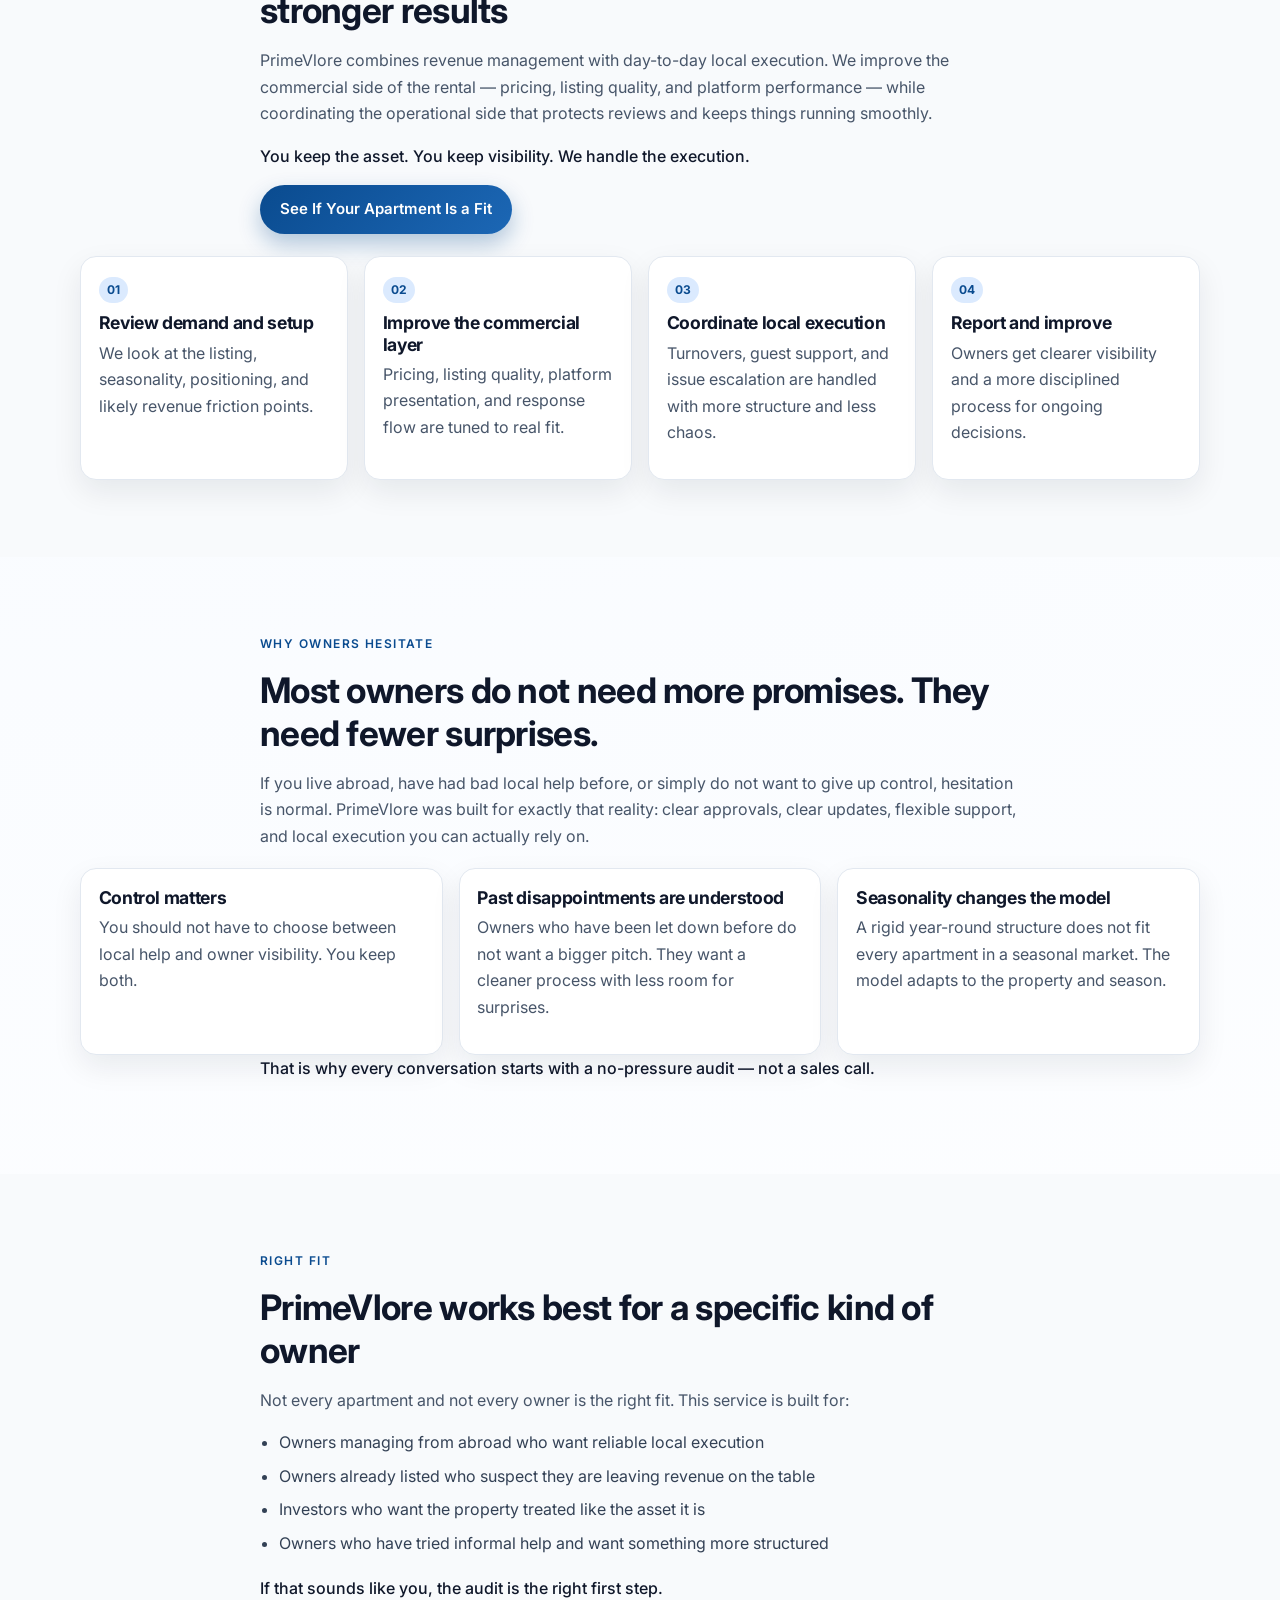
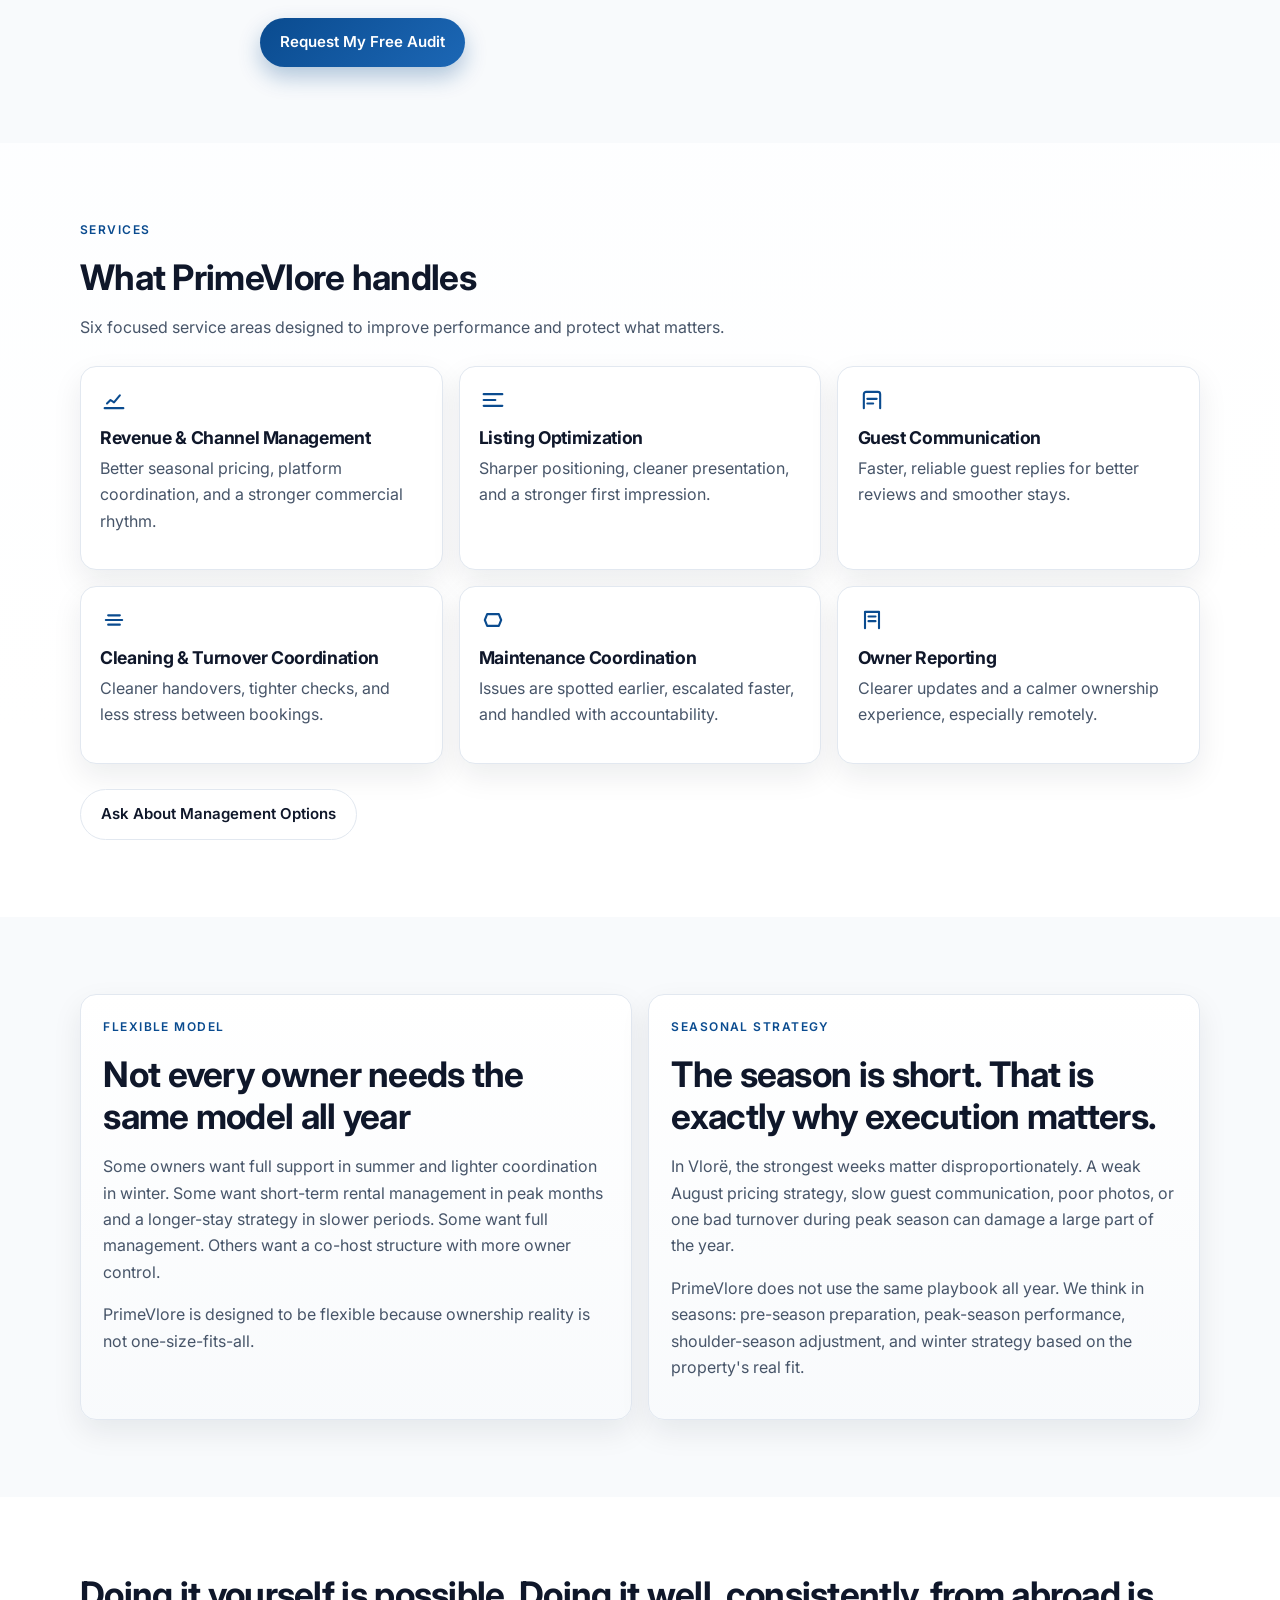
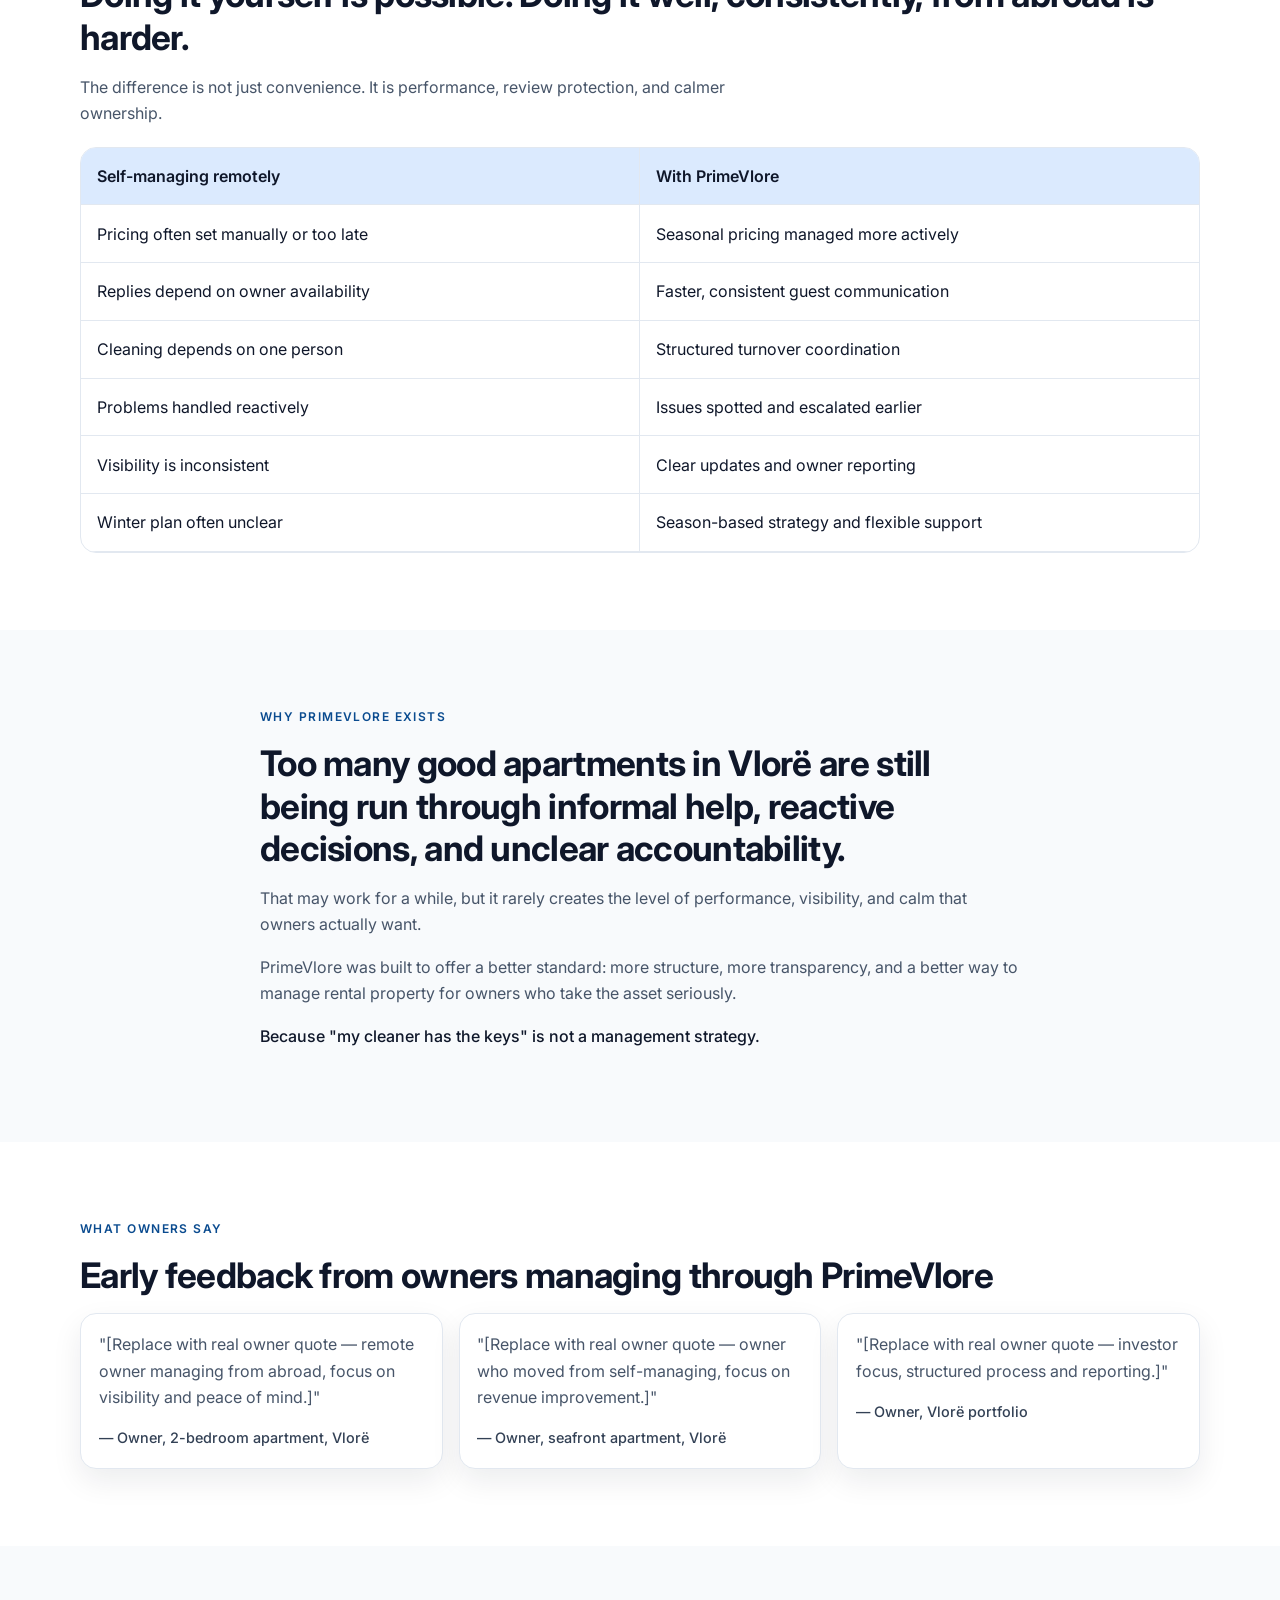
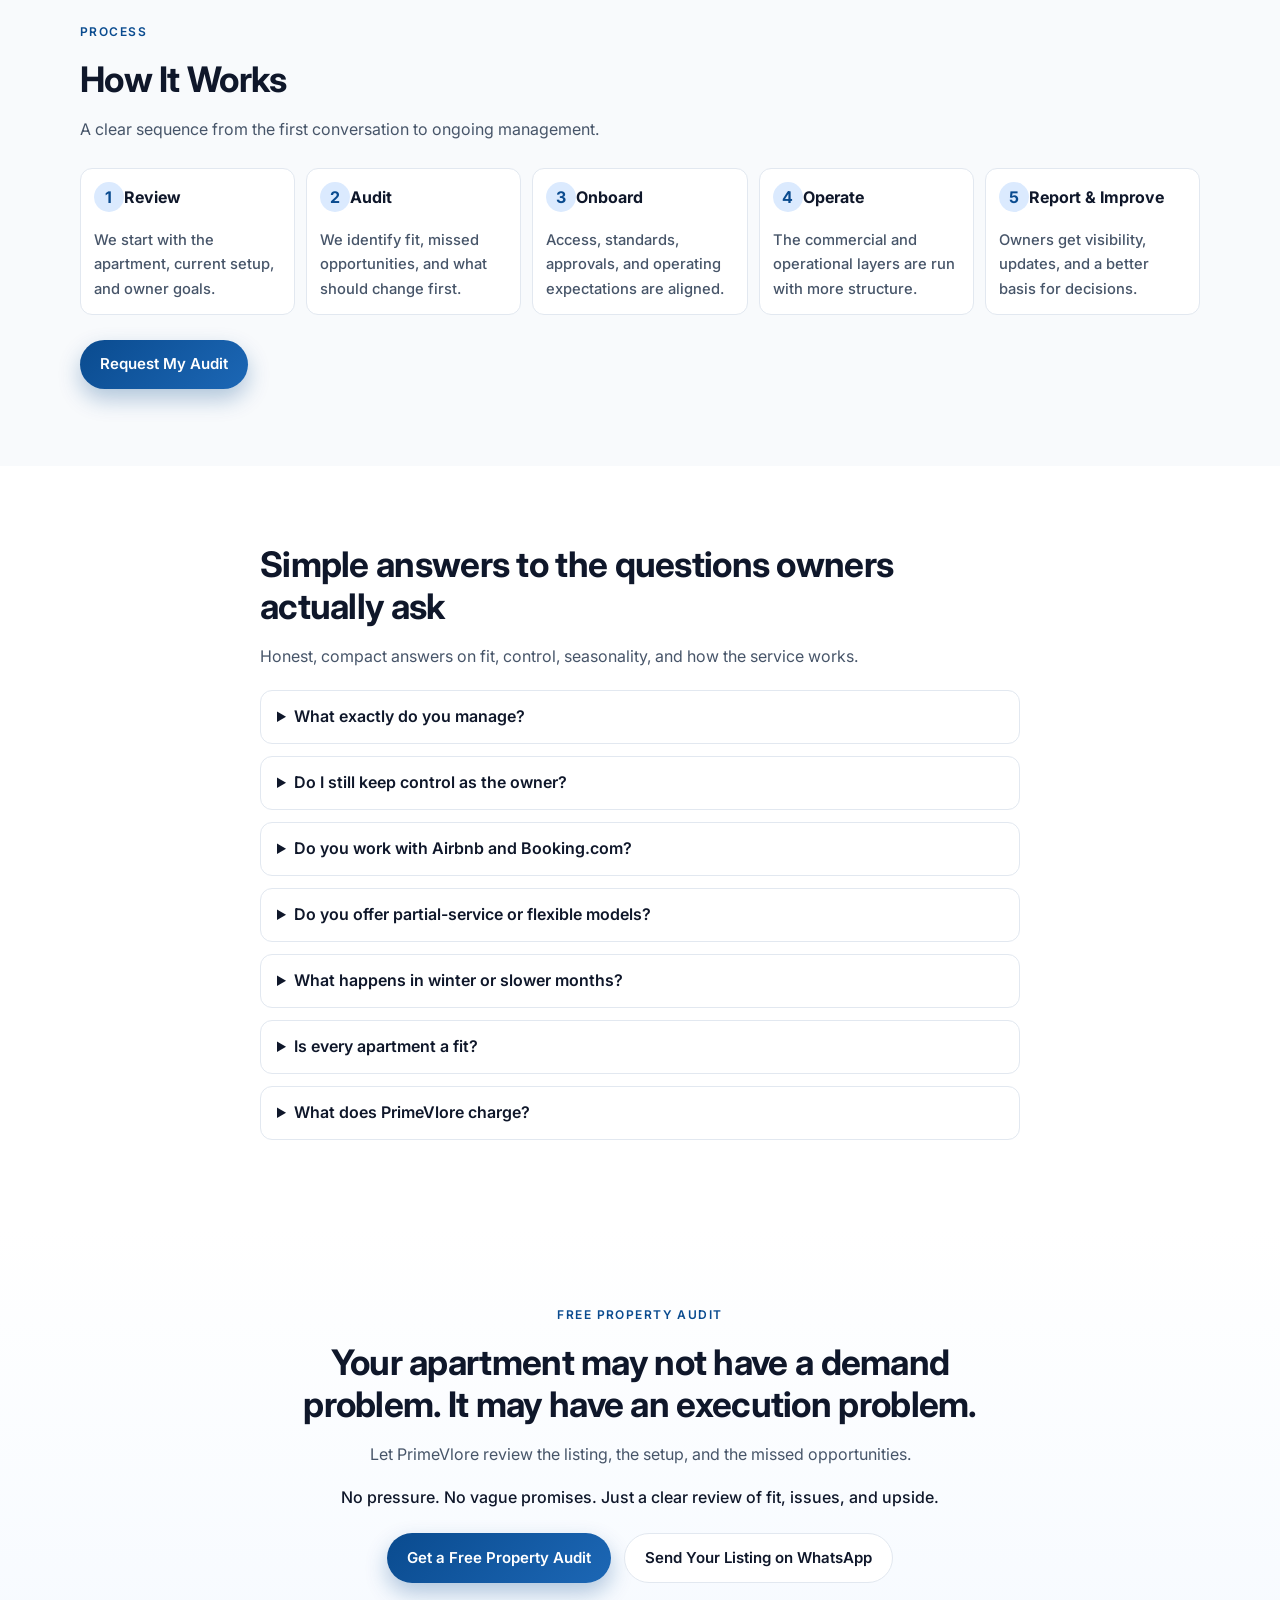
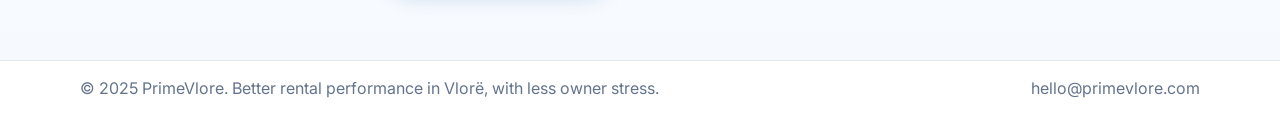
==== commit 933721d1: "Fix Albanian CTA wording typos" ====
--- a/index.html
+++ b/index.html
@@ -20,21 +20,6 @@
     <meta property="og:type" content="website" />
     <meta property="og:title" content="PrimeVlore | Better Rental Performance in Vlorë" />
     <meta property="og:description" content="Vlorë-focused rental management for owners who want structure, transparency, and stronger annual performance." />
-      content="PrimeVlore helps Vlorë apartment owners earn more and worry less through pricing, listing optimization, guest communication, cleaner operations, and clear reporting."
-    />
-    <meta
-      name="keywords"
-      content="Vlorë property management, Airbnb management Vlorë, Booking.com management, rental management Albania, PrimeVlore"
-    />
-    <meta name="author" content="PrimeVlore" />
-    <meta name="robots" content="index,follow" />
-    <link rel="canonical" href="https://primevlore.com/" />
-    <meta property="og:type" content="website" />
-    <meta property="og:title" content="PrimeVlore | Better Rental Performance in Vlorë" />
-    <meta
-      property="og:description"
-      content="A Vlorë-focused rental management partner for owners who want structure, transparency, and stronger annual performance."
-    />
     <meta property="og:url" content="https://primevlore.com/" />
     <meta property="og:site_name" content="PrimeVlore" />
     <meta name="twitter:card" content="summary_large_image" />
@@ -43,16 +28,6 @@
     <link rel="preconnect" href="https://fonts.googleapis.com" />
     <link rel="preconnect" href="https://fonts.gstatic.com" crossorigin />
     <link href="https://fonts.googleapis.com/css2?family=Inter:wght@400;500;600;700&display=swap" rel="stylesheet" />
-    <meta
-      name="twitter:description"
-      content="Local execution. Better control. Stronger annual performance."
-    />
-    <link rel="preconnect" href="https://fonts.googleapis.com" />
-    <link rel="preconnect" href="https://fonts.gstatic.com" crossorigin />
-    <link
-      href="https://fonts.googleapis.com/css2?family=Inter:wght@400;500;600;700&display=swap"
-      rel="stylesheet"
-    />
     <link rel="stylesheet" href="styles.css" />
     <script type="application/ld+json">
       {
@@ -61,56 +36,66 @@
         "name": "PrimeVlore",
         "url": "https://primevlore.com/",
         "areaServed": "Vlorë",
-        "description": "PrimeVlore provides rental management services for apartment owners in Vlorë with transparent reporting and flexible seasonal support.",
-        "serviceType": [
-          "Revenue and channel management",
-          "Listing optimization",
-          "Guest communication",
-          "Cleaning and turnover coordination",
-          "Maintenance coordination",
-          "Owner reporting"
-        ]
+        "description": "PrimeVlore provides rental management services for apartment owners in Vlorë.",
+        "serviceType": ["Revenue & Channel Management", "Listing Optimization", "Guest Communication", "Cleaning & Turnover Coordination", "Maintenance Coordination", "Owner Reporting"]
       }
     </script>
   </head>
   <body>
+    <a class="skip-link" href="#main-content">Skip to main content</a>
+
     <header class="site-header">
       <div class="container nav-shell">
         <a class="logo" href="#top" aria-label="PrimeVlore home">PrimeVlore</a>
-        <a class="btn btn-outline" href="#contact">Talk to a Local Operator</a>
+        <button class="menu-toggle" type="button" aria-expanded="false" aria-controls="site-navigation" aria-label="Toggle navigation">
+          <span></span><span></span><span></span>
+        </button>
+        <nav id="site-navigation" class="site-nav" aria-label="Primary">
+          <a href="#services">Services</a>
+          <a href="#seasonal">Seasonal Strategy</a>
+          <a href="#process">Process</a>
+          <a href="#faq">FAQ</a>
+          <div class="lang-switch" aria-label="Language switcher">
+            <svg viewBox="0 0 24 24" aria-hidden="true"><path d="M12 3a9 9 0 1 0 0 18 9 9 0 0 0 0-18Zm-7 9h14M12 3c2.2 2.2 3.5 5.4 3.5 9S14.2 18.8 12 21c-2.2-2.2-3.5-5.4-3.5-9S9.8 5.2 12 3Z"/></svg>
+            <a class="active" href="/" aria-current="page">EN</a>
+            <a href="/sq.html">SQ</a>
+          </div>
+          <a class="btn btn-outline nav-cta" href="#contact">Get a Free Property Audit</a>
+        </nav>
       </div>
     </header>
 
-    <main id="top">
-      <section class="section hero">
+    <main id="main-content">
+      <section id="top" class="section hero">
         <div class="container hero-grid">
           <div>
-            <p class="eyebrow">Vlorë-Focused Rental Management</p>
+            <p class="eyebrow">Vlorë-focused rental management</p>
             <h1>Turn Your Vlorë Apartment Into a Better-Performing Rental Asset</h1>
-            <p class="lead">
-              PrimeVlore helps apartment owners earn more and worry less through better pricing,
-              better listings, better guest communication, cleaner operations, and clearer owner
-              reporting.
-            </p>
-            <p class="support">Local execution. Better control. Stronger annual performance.</p>
+            <p class="lead">PrimeVlore helps apartment owners earn more and worry less — through better pricing, better listings, better guest communication, cleaner operations, and clearer owner reporting.</p>
+            <ul class="pill-row" aria-label="Support highlights">
+              <li>Local execution</li>
+              <li>Owner control</li>
+              <li>Stronger annual performance</li>
+            </ul>
             <div class="cta-row">
               <a class="btn btn-solid" href="#contact">Get a Free Property Audit</a>
               <a class="btn btn-outline" href="#contact">Send Your Listing on WhatsApp</a>
             </div>
-            <ul class="trust-strip" aria-label="PrimeVlore trust indicators">
+            <ul class="trust-strip" aria-label="Trust strip">
               <li>Vlorë-Focused</li>
               <li>Transparent Process</li>
               <li>Owner Reporting</li>
               <li>Airbnb + Booking.com</li>
+              <li>No Long Lock-In</li>
             </ul>
           </div>
-          <aside class="glass-card" aria-label="PrimeVlore service highlights">
-            <h2>Built for ownership reality</h2>
-            <p>For remote owners, investors, and small portfolios that need structure.</p>
+          <aside class="glass-card">
+            <h2>Built for real ownership pressure</h2>
+            <p>For remote owners, diaspora owners, and investors who want structured local execution.</p>
             <ul>
               <li>Clear approvals and updates</li>
-              <li>Seasonal strategy, not one fixed playbook</li>
-              <li>Fast local response and issue escalation</li>
+              <li>Flexible support by season</li>
+              <li>Fast issue escalation</li>
             </ul>
           </aside>
         </div>
@@ -118,214 +103,175 @@
 
       <section class="section">
         <div class="container narrow">
-          <p class="eyebrow">The Core Problem</p>
+          <p class="eyebrow">The problem</p>
           <h2>Most Vlorë apartments are listed. Few are truly managed.</h2>
-          <p>
-            A live listing is not the same as a high-performing rental. Many owners lose money
-            through weak pricing, poor photos, slow guest replies, unreliable cleaning, and no
-            real system behind the property. That is where revenue leaks. That is where reviews
-            suffer. That is where passive income turns into stress.
-          </p>
+          <p>A live listing is not the same as a high-performing rental. Many owners lose money through weak pricing, poor photos, slow guest replies, unreliable cleaning, and no real system behind the property. That is where revenue leaks. That is where reviews suffer. That is where passive income turns into stress.</p>
           <p class="support">PrimeVlore exists to fix that.</p>
         </div>
+        <div class="container card-grid three-col">
+          <article class="info-card"><h3>Revenue leaks quietly</h3><p>Weak pricing and slow adjustments during peak weeks cost more than most owners realise — often across the most valuable part of the year.</p></article>
+          <article class="info-card"><h3>Operations depend on one phone call</h3><p>When cleaning, guest issues, and maintenance rest on a single informal contact, one bad moment can damage a review — and a relationship.</p></article>
+          <article class="info-card"><h3>Owners are left guessing</h3><p>Vague updates, missed calls, and no reporting are not just frustrating. For a remote owner, they are a real business risk.</p></article>
+        </div>
       </section>
 
       <section class="section alt">
         <div class="container narrow">
-          <p class="eyebrow">The Solution</p>
+          <p class="eyebrow">The solution</p>
           <h2>A local operating system for owners who want stronger results</h2>
-          <p>
-            PrimeVlore combines revenue management with day-to-day local execution. We improve the
-            commercial side of the rental — pricing, listing quality, and platform performance —
-            while coordinating the operational side that protects reviews and keeps things running
-            smoothly.
-          </p>
+          <p>PrimeVlore combines revenue management with day-to-day local execution. We improve the commercial side of the rental — pricing, listing quality, and platform performance — while coordinating the operational side that protects reviews and keeps things running smoothly.</p>
           <p class="support">You keep the asset. You keep visibility. We handle the execution.</p>
           <a class="btn btn-solid" href="#contact">See If Your Apartment Is a Fit</a>
         </div>
+        <div class="container step-grid">
+          <article class="step-card"><span>01</span><h3>Review demand and setup</h3><p>We look at the listing, seasonality, positioning, and likely revenue friction points.</p></article>
+          <article class="step-card"><span>02</span><h3>Improve the commercial layer</h3><p>Pricing, listing quality, platform presentation, and response flow are tuned to real fit.</p></article>
+          <article class="step-card"><span>03</span><h3>Coordinate local execution</h3><p>Turnovers, guest support, and issue escalation are handled with more structure and less chaos.</p></article>
+          <article class="step-card"><span>04</span><h3>Report and improve</h3><p>Owners get clearer visibility and a more disciplined process for ongoing decisions.</p></article>
+        </div>
       </section>
 
       <section class="section">
         <div class="container narrow">
+          <p class="eyebrow">Why owners hesitate</p>
           <h2>Most owners do not need more promises. They need fewer surprises.</h2>
-          <p>
-            If you live abroad, have had bad local help before, or simply do not want to give up
-            control, hesitation is normal. PrimeVlore was built for exactly that reality: clear
-            approvals, clear updates, flexible support, and local execution you can actually rely
-            on.
-          </p>
-        </div>
+          <p>If you live abroad, have had bad local help before, or simply do not want to give up control, hesitation is normal. PrimeVlore was built for exactly that reality: clear approvals, clear updates, flexible support, and local execution you can actually rely on.</p>
+        </div>
+        <div class="container card-grid three-col">
+          <article class="info-card"><h3>Control matters</h3><p>You should not have to choose between local help and owner visibility. You keep both.</p></article>
+          <article class="info-card"><h3>Past disappointments are understood</h3><p>Owners who have been let down before do not want a bigger pitch. They want a cleaner process with less room for surprises.</p></article>
+          <article class="info-card"><h3>Seasonality changes the model</h3><p>A rigid year-round structure does not fit every apartment in a seasonal market. The model adapts to the property and season.</p></article>
+        </div>
+        <div class="container narrow"><p class="support">That is why every conversation starts with a no-pressure audit — not a sales call.</p></div>
       </section>
 
       <section class="section alt">
+        <div class="container narrow">
+          <p class="eyebrow">Right fit</p>
+          <h2>PrimeVlore works best for a specific kind of owner</h2>
+          <p>Not every apartment and not every owner is the right fit. This service is built for:</p>
+          <ul class="list-check">
+            <li>Owners managing from abroad who want reliable local execution</li>
+            <li>Owners already listed who suspect they are leaving revenue on the table</li>
+            <li>Investors who want the property treated like the asset it is</li>
+            <li>Owners who have tried informal help and want something more structured</li>
+          </ul>
+          <p class="support">If that sounds like you, the audit is the right first step.</p>
+          <a class="btn btn-solid" href="#contact">Request My Free Audit</a>
+        </div>
+      </section>
+
+      <section id="services" class="section">
         <div class="container">
           <p class="eyebrow">Services</p>
           <h2>What PrimeVlore handles</h2>
+          <p class="section-sub">Six focused service areas designed to improve performance and protect what matters.</p>
           <div class="service-grid">
-            <article class="service-card">
-              <svg viewBox="0 0 24 24" aria-hidden="true"><path d="M4 19h16M6 15l3-3 3 2 5-6"/></svg>
-              <h3>Revenue &amp; Channel Management</h3>
-              <p>Seasonal pricing, channel mix, and daily performance tuning.</p>
-            </article>
-            <article class="service-card">
-              <svg viewBox="0 0 24 24" aria-hidden="true"><path d="M4 7h16M4 12h10M4 17h16"/></svg>
-              <h3>Listing Optimization</h3>
-              <p>Sharper listing structure, photo direction, and conversion-focused copy.</p>
-            </article>
-            <article class="service-card">
-              <svg viewBox="0 0 24 24" aria-hidden="true"><path d="M5 19V7a2 2 0 0 1 2-2h10a2 2 0 0 1 2 2v12M8 11h8M8 15h5"/></svg>
-              <h3>Guest Communication</h3>
-              <p>Fast, professional responses that protect reviews and reduce friction.</p>
-            </article>
-            <article class="service-card">
-              <svg viewBox="0 0 24 24" aria-hidden="true"><path d="M5 12h14M7 8h10M7 16h10"/></svg>
-              <h3>Cleaning &amp; Turnover Coordination</h3>
-              <p>Structured turnovers and readiness checks between every stay.</p>
-            </article>
-            <article class="service-card">
-              <svg viewBox="0 0 24 24" aria-hidden="true"><path d="M7 7h10l2 5-2 5H7l-2-5 2-5z"/></svg>
-              <h3>Maintenance Coordination</h3>
-              <p>Early issue spotting and reliable local follow-up when needed.</p>
-            </article>
-            <article class="service-card">
-              <svg viewBox="0 0 24 24" aria-hidden="true"><path d="M6 19V5h12v14M9 9h6M9 13h6"/></svg>
-              <h3>Owner Reporting</h3>
-              <p>Clear updates and reporting so you always know what is happening.</p>
-            </article>
+            <article class="service-card"><svg viewBox="0 0 24 24" aria-hidden="true"><path d="M4 19h16M6 15l3-3 3 2 5-6"/></svg><h3>Revenue &amp; Channel Management</h3><p>Better seasonal pricing, platform coordination, and a stronger commercial rhythm.</p></article>
+            <article class="service-card"><svg viewBox="0 0 24 24" aria-hidden="true"><path d="M4 7h16M4 12h10M4 17h16"/></svg><h3>Listing Optimization</h3><p>Sharper positioning, cleaner presentation, and a stronger first impression.</p></article>
+            <article class="service-card"><svg viewBox="0 0 24 24" aria-hidden="true"><path d="M5 19V7a2 2 0 0 1 2-2h10a2 2 0 0 1 2 2v12M8 11h8M8 15h5"/></svg><h3>Guest Communication</h3><p>Faster, reliable guest replies for better reviews and smoother stays.</p></article>
+            <article class="service-card"><svg viewBox="0 0 24 24" aria-hidden="true"><path d="M5 12h14M7 8h10M7 16h10"/></svg><h3>Cleaning &amp; Turnover Coordination</h3><p>Cleaner handovers, tighter checks, and less stress between bookings.</p></article>
+            <article class="service-card"><svg viewBox="0 0 24 24" aria-hidden="true"><path d="M7 7h10l2 5-2 5H7l-2-5 2-5z"/></svg><h3>Maintenance Coordination</h3><p>Issues are spotted earlier, escalated faster, and handled with accountability.</p></article>
+            <article class="service-card"><svg viewBox="0 0 24 24" aria-hidden="true"><path d="M6 19V5h12v14M9 9h6M9 13h6"/></svg><h3>Owner Reporting</h3><p>Clearer updates and a calmer ownership experience, especially remotely.</p></article>
           </div>
           <a class="btn btn-outline" href="#contact">Ask About Management Options</a>
         </div>
       </section>
 
+      <section id="seasonal" class="section alt">
+        <div class="container split">
+          <article class="glass-card">
+            <p class="eyebrow">Flexible model</p>
+            <h2>Not every owner needs the same model all year</h2>
+            <p>Some owners want full support in summer and lighter coordination in winter. Some want short-term rental management in peak months and a longer-stay strategy in slower periods. Some want full management. Others want a co-host structure with more owner control.</p>
+            <p>PrimeVlore is designed to be flexible because ownership reality is not one-size-fits-all.</p>
+          </article>
+          <article class="glass-card">
+            <p class="eyebrow">Seasonal strategy</p>
+            <h2>The season is short. That is exactly why execution matters.</h2>
+            <p>In Vlorë, the strongest weeks matter disproportionately. A weak August pricing strategy, slow guest communication, poor photos, or one bad turnover during peak season can damage a large part of the year.</p>
+            <p>PrimeVlore does not use the same playbook all year. We think in seasons: pre-season preparation, peak-season performance, shoulder-season adjustment, and winter strategy based on the property's real fit.</p>
+          </article>
+        </div>
+      </section>
+
       <section class="section">
-        <div class="container split">
-          <div>
-            <p class="eyebrow">Flexible Model</p>
-            <h2>Not every owner needs the same model all year</h2>
-            <p>
-              Some owners want full support in summer and lighter coordination in winter. Some
-              want short-term rental management in peak months and a longer-stay strategy in slower
-              periods. Some want full management. Others want a co-host structure with more owner
-              control.
-            </p>
-            <p>PrimeVlore is designed to be flexible because ownership reality is not one-size-fits-all.</p>
-          </div>
-          <div>
-            <p class="eyebrow">Seasonal Strategy</p>
-            <h2>The season is short. That is exactly why execution matters.</h2>
-            <p>
-              PrimeVlore does not use the same playbook all year. We think in seasons:
-              pre-season preparation, peak-season performance, shoulder-season adjustment, and
-              winter strategy based on the property’s real fit.
-            </p>
-          </div>
-        </div>
-      </section>
-
-      <section class="section alt">
         <div class="container">
           <h2>Doing it yourself is possible. Doing it well, consistently, from abroad is harder.</h2>
+          <p class="section-sub">The difference is not just convenience. It is performance, review protection, and calmer ownership.</p>
           <div class="comparison" role="table" aria-label="Comparison table">
-            <div class="row head" role="row">
-              <div role="columnheader">Self-managing remotely</div>
-              <div role="columnheader">With PrimeVlore</div>
-            </div>
-            <div class="row" role="row"><div>Pricing often set manually or too late</div><div>Seasonal pricing managed more actively</div></div>
-            <div class="row" role="row"><div>Replies depend on owner availability</div><div>Faster guest communication</div></div>
-            <div class="row" role="row"><div>Cleaning depends on one person</div><div>Structured turnover coordination</div></div>
-            <div class="row" role="row"><div>Problems handled reactively</div><div>Issues spotted and escalated earlier</div></div>
-            <div class="row" role="row"><div>Visibility is inconsistent</div><div>Clear updates and owner reporting</div></div>
-            <div class="row" role="row"><div>Winter plan often unclear</div><div>Season-based strategy and flexible support</div></div>
-          </div>
-          <p class="support">The difference is not just convenience. It is performance, review protection, and calmer ownership.</p>
+            <div class="row head" role="row"><div role="columnheader">Self-managing remotely</div><div role="columnheader">With PrimeVlore</div></div>
+            <div class="row" role="row"><div role="cell">Pricing often set manually or too late</div><div role="cell">Seasonal pricing managed more actively</div></div>
+            <div class="row" role="row"><div role="cell">Replies depend on owner availability</div><div role="cell">Faster, consistent guest communication</div></div>
+            <div class="row" role="row"><div role="cell">Cleaning depends on one person</div><div role="cell">Structured turnover coordination</div></div>
+            <div class="row" role="row"><div role="cell">Problems handled reactively</div><div role="cell">Issues spotted and escalated earlier</div></div>
+            <div class="row" role="row"><div role="cell">Visibility is inconsistent</div><div role="cell">Clear updates and owner reporting</div></div>
+            <div class="row" role="row"><div role="cell">Winter plan often unclear</div><div role="cell">Season-based strategy and flexible support</div></div>
+          </div>
+        </div>
+      </section>
+
+      <section class="section alt">
+        <div class="container narrow">
+          <p class="eyebrow">Why PrimeVlore exists</p>
+          <h2>Too many good apartments in Vlorë are still being run through informal help, reactive decisions, and unclear accountability.</h2>
+          <p>That may work for a while, but it rarely creates the level of performance, visibility, and calm that owners actually want.</p>
+          <p>PrimeVlore was built to offer a better standard: more structure, more transparency, and a better way to manage rental property for owners who take the asset seriously.</p>
+          <p class="support">Because "my cleaner has the keys" is not a management strategy.</p>
         </div>
       </section>
 
       <section class="section">
-        <div class="container narrow">
-          <p class="eyebrow">Why PrimeVlore exists</p>
-          <h2>Too many good apartments in Vlorë are still managed informally.</h2>
-          <p>
-            Too many good apartments in Vlorë are still being run through informal help, reactive
-            decisions, and unclear accountability. That may work for a while. But it rarely creates
-            the level of performance, visibility, and calm that owners actually want.
-          </p>
-          <p>
-            PrimeVlore was built to offer a better standard: more structure, more transparency, and
-            a better way to manage rental property for owners who take the asset seriously.
-          </p>
-        </div>
-      </section>
-
-      <section class="section alt">
+        <div class="container">
+          <p class="eyebrow">What owners say</p>
+          <h2>Early feedback from owners managing through PrimeVlore</h2>
+          <div class="quote-grid">
+            <article class="quote-card"><p>"[Replace with real owner quote — remote owner managing from abroad, focus on visibility and peace of mind.]"</p><span>— Owner, 2-bedroom apartment, Vlorë</span></article>
+            <article class="quote-card"><p>"[Replace with real owner quote — owner who moved from self-managing, focus on revenue improvement.]"</p><span>— Owner, seafront apartment, Vlorë</span></article>
+            <article class="quote-card"><p>"[Replace with real owner quote — investor focus, structured process and reporting.]"</p><span>— Owner, Vlorë portfolio</span></article>
+          </div>
+        </div>
+      </section>
+
+      <section id="process" class="section alt">
         <div class="container">
           <p class="eyebrow">Process</p>
-          <h2>A simple process</h2>
-          <ol class="steps">
-            <li><span>1</span>Review</li>
-            <li><span>2</span>Audit</li>
-            <li><span>3</span>Onboard</li>
-            <li><span>4</span>Operate</li>
-            <li><span>5</span>Report &amp; Improve</li>
+          <h2>How It Works</h2>
+          <p class="section-sub">A clear sequence from the first conversation to ongoing management.</p>
+          <ol class="steps detail-steps">
+            <li><span>1</span><strong>Review</strong><p>We start with the apartment, current setup, and owner goals.</p></li>
+            <li><span>2</span><strong>Audit</strong><p>We identify fit, missed opportunities, and what should change first.</p></li>
+            <li><span>3</span><strong>Onboard</strong><p>Access, standards, approvals, and operating expectations are aligned.</p></li>
+            <li><span>4</span><strong>Operate</strong><p>The commercial and operational layers are run with more structure.</p></li>
+            <li><span>5</span><strong>Report &amp; Improve</strong><p>Owners get visibility, updates, and a better basis for decisions.</p></li>
           </ol>
           <a class="btn btn-solid" href="#contact">Request My Audit</a>
         </div>
       </section>
 
-      <section class="section">
-        <div class="container narrow">
-          <p class="eyebrow">FAQ</p>
+      <section id="faq" class="section">
+        <div class="container narrow">
           <h2>Simple answers to the questions owners actually ask</h2>
-          <details>
-            <summary>What exactly does PrimeVlore manage?</summary>
-            <p>
-              We manage pricing, listing quality, guest communication, turnover coordination,
-              maintenance coordination, and owner reporting.
-            </p>
-          </details>
-          <details>
-            <summary>Do I keep control as the owner?</summary>
-            <p>
-              Yes. You keep the asset and visibility. PrimeVlore runs local execution with clear
-              approvals and updates.
-            </p>
-          </details>
-          <details>
-            <summary>Do you support Airbnb and Booking.com?</summary>
-            <p>Yes. PrimeVlore supports both Airbnb and Booking.com channel performance.</p>
-          </details>
-          <details>
-            <summary>Can I choose partial service options?</summary>
-            <p>
-              Yes. Service can be full-management or more flexible co-host style depending on your
-              goals and season.
-            </p>
-          </details>
-          <details>
-            <summary>What happens in winter or slow months?</summary>
-            <p>
-              We apply a season-based strategy with clear winter planning aligned to the property’s
-              real fit.
-            </p>
-          </details>
-          <details>
-            <summary>Is every apartment a fit?</summary>
-            <p>
-              No. We review each property first and give a clear recommendation on fit, issues, and
-              upside.
-            </p>
-          </details>
+          <p class="section-sub">Honest, compact answers on fit, control, seasonality, and how the service works.</p>
+          <details><summary>What exactly do you manage?</summary><p>PrimeVlore focuses on the key parts that affect rental performance and owner experience: pricing, listing quality, guest communication, turnover coordination, issue escalation, and owner reporting.</p></details>
+          <details><summary>Do I still keep control as the owner?</summary><p>Yes. The goal is not to remove owner visibility. The goal is to give you a stronger local execution layer while keeping approvals, communication, and reporting clear.</p></details>
+          <details><summary>Do you work with Airbnb and Booking.com?</summary><p>Yes. PrimeVlore is positioned around short-term rental performance across the main booking platforms, including Airbnb and Booking.com.</p></details>
+          <details><summary>Do you offer partial-service or flexible models?</summary><p>Yes. Not every apartment or owner needs the same support model all year. The structure can be lighter or more hands-on depending on the season, apartment, and owner preference.</p></details>
+          <details><summary>What happens in winter or slower months?</summary><p>Winter strategy should not be an afterthought. Depending on the apartment, that may mean lighter support, longer stays, different pricing posture, or a selective low-season operating plan.</p></details>
+          <details><summary>Is every apartment a fit?</summary><p>No. Some apartments have stronger short-term rental potential than others. The audit gives a clear view of fit, issues, and likely upside before moving further.</p></details>
+          <details><summary>What does PrimeVlore charge?</summary><p>Pricing is based on service scope and property setup. There is no public standard rate because support can be lighter or more involved depending on season and owner goals. Pricing is discussed directly in the audit conversation — with no obligation.</p></details>
         </div>
       </section>
 
       <section id="contact" class="section cta-final">
         <div class="container narrow">
+          <p class="eyebrow">Free property audit</p>
           <h2>Your apartment may not have a demand problem. It may have an execution problem.</h2>
           <p>Let PrimeVlore review the listing, the setup, and the missed opportunities.</p>
           <p class="support">No pressure. No vague promises. Just a clear review of fit, issues, and upside.</p>
           <div class="cta-row centered">
             <a class="btn btn-solid" href="mailto:hello@primevlore.com">Get a Free Property Audit</a>
-            <a class="btn btn-outline" href="https://wa.me/355000000000">Send Your Listing on WhatsApp</a>
+            <a class="btn btn-outline" href="https://wa.me/?text=Hi%20PrimeVlore%2C%20I%20want%20a%20free%20property%20audit%20for%20my%20apartment%20in%20Vlore.">Send Your Listing on WhatsApp</a>
           </div>
         </div>
       </section>
@@ -333,13 +279,24 @@
 
     <footer class="site-footer">
       <div class="container footer-shell">
-        <p>© <span id="year"></span> PrimeVlore. All rights reserved.</p>
+        <p>© 2025 PrimeVlore. Better rental performance in Vlorë, with less owner stress.</p>
         <a href="mailto:hello@primevlore.com">hello@primevlore.com</a>
       </div>
     </footer>
 
     <script>
-      document.getElementById("year").textContent = new Date().getFullYear();
+      const menuToggle = document.querySelector('.menu-toggle');
+      const siteNav = document.querySelector('.site-nav');
+      menuToggle?.addEventListener('click', () => {
+        const open = siteNav.classList.toggle('is-open');
+        menuToggle.setAttribute('aria-expanded', String(open));
+      });
+      siteNav?.querySelectorAll('a').forEach((link) => {
+        link.addEventListener('click', () => {
+          siteNav.classList.remove('is-open');
+          menuToggle?.setAttribute('aria-expanded', 'false');
+        });
+      });
     </script>
   </body>
 </html>
--- a/styles.css
+++ b/styles.css
@@ -10,14 +10,8 @@
   --radius: 16px;
 }
 
-* {
-  box-sizing: border-box;
-}
-
-html {
-  scroll-behavior: smooth;
-}
-
+* { box-sizing: border-box; }
+html { scroll-behavior: smooth; }
 body {
   margin: 0;
   font-family: "Inter", -apple-system, BlinkMacSystemFont, "Segoe UI", sans-serif;
@@ -26,49 +20,17 @@
   line-height: 1.65;
 }
 
-.container {
-  width: min(1120px, 92vw);
-  margin: 0 auto;
-}
-
-.narrow {
-  width: min(760px, 92vw);
-}
-
-.section {
-  padding: 5.5rem 0;
-}
-
-.alt {
-  background: var(--surface);
-}
-
-h1,
-h2,
-h3 {
-  margin: 0;
-  letter-spacing: -0.02em;
-  line-height: 1.2;
-}
-
-h1 {
-  font-size: clamp(2rem, 5vw, 3.6rem);
-}
-
-h2 {
-  font-size: clamp(1.7rem, 3vw, 2.3rem);
-  margin-bottom: 1rem;
-}
-
-h3 {
-  font-size: 1.1rem;
-  margin-bottom: 0.4rem;
-}
-
-p {
-  margin: 0 0 1rem;
-  color: var(--muted);
-}
+img, svg { max-width: 100%; display: block; }
+.container { width: min(1120px, 92vw); margin: 0 auto; }
+.narrow { width: min(760px, 92vw); }
+.section { padding: clamp(3.2rem, 6vw, 5.5rem) 0; }
+.alt { background: var(--surface); }
+
+h1, h2, h3 { margin: 0; letter-spacing: -0.02em; line-height: 1.2; }
+h1 { font-size: clamp(2rem, 5vw, 3.5rem); }
+h2 { font-size: clamp(1.6rem, 3vw, 2.2rem); margin-bottom: 1rem; }
+h3 { font-size: 1.1rem; margin-bottom: 0.4rem; }
+p { margin: 0 0 1rem; color: var(--muted); }
 
 .eyebrow {
   text-transform: uppercase;
@@ -78,276 +40,175 @@
   color: var(--brand);
   margin-bottom: 1rem;
 }
-
-.lead {
-  font-size: clamp(1.02rem, 2.1vw, 1.22rem);
-  max-width: 60ch;
-  margin-top: 1.2rem;
-}
-
-.support {
-  color: var(--text);
-  font-weight: 500;
+.lead { font-size: clamp(1.02rem, 2.1vw, 1.18rem); max-width: 62ch; }
+.support { color: var(--text); font-weight: 500; }
+.section-sub { max-width: 70ch; margin-bottom: 1.25rem; }
+
+.skip-link { position: absolute; left: -9999px; }
+.skip-link:focus {
+  left: 1rem; top: 1rem; z-index: 30;
+  background: #fff; border: 1px solid var(--line); border-radius: 8px; padding: 0.6rem 0.85rem;
 }
 
 .site-header {
-  position: sticky;
-  top: 0;
-  z-index: 5;
-  background: rgba(255, 255, 255, 0.88);
-  backdrop-filter: blur(10px);
+  position: sticky; top: 0; z-index: 20;
+  background: rgba(255, 255, 255, 0.9); backdrop-filter: blur(10px);
   border-bottom: 1px solid rgba(226, 232, 240, 0.65);
 }
-
-.nav-shell,
-.footer-shell {
-  display: flex;
-  justify-content: space-between;
-  align-items: center;
-  gap: 1rem;
-  padding: 0.85rem 0;
-}
-
-.logo {
-  font-size: 1.2rem;
-  font-weight: 700;
-  color: var(--text);
-  text-decoration: none;
-}
+.nav-shell, .footer-shell {
+  display: flex; justify-content: space-between; align-items: center;
+  gap: 1rem; padding: 0.85rem 0;
+}
+.logo { font-size: 1.2rem; font-weight: 700; color: var(--text); text-decoration: none; }
+.site-nav { display: flex; align-items: center; gap: 1rem; }
+.site-nav > a { text-decoration: none; color: #1e293b; font-weight: 500; font-size: 0.94rem; }
+.nav-cta { margin-left: 0.15rem; }
+
+.menu-toggle {
+  display: none; width: 44px; height: 44px; border: 1px solid var(--line); background: #fff;
+  border-radius: 11px; align-items: center; justify-content: center; flex-direction: column; gap: 5px;
+}
+.menu-toggle span { width: 18px; height: 2px; background: #1e293b; border-radius: 99px; }
+
+.lang-switch {
+  display: inline-flex; align-items: center; gap: 0.35rem;
+  border: 1px solid var(--line); border-radius: 999px; padding: 0.2rem 0.45rem; background: #fff;
+}
+.lang-switch svg {
+  width: 16px; height: 16px; stroke: var(--brand); stroke-width: 1.8; fill: none;
+  stroke-linecap: round; stroke-linejoin: round;
+}
+.lang-switch a {
+  font-size: 0.78rem; font-weight: 700; color: #334155; text-decoration: none;
+  padding: 0.12rem 0.28rem; border-radius: 999px;
+}
+.lang-switch a.active { background: var(--brand-soft); color: var(--brand); }
 
 .btn {
-  display: inline-flex;
-  align-items: center;
-  justify-content: center;
-  border-radius: 999px;
-  padding: 0.75rem 1.25rem;
-  text-decoration: none;
-  font-weight: 600;
-  font-size: 0.95rem;
-  transition: transform 0.2s ease, box-shadow 0.2s ease, background 0.2s ease;
-}
-
-.btn:hover {
-  transform: translateY(-1px);
-}
-
+  display: inline-flex; align-items: center; justify-content: center; border-radius: 999px;
+  padding: 0.75rem 1.25rem; text-decoration: none; font-weight: 600; font-size: 0.94rem;
+  transition: transform 0.2s ease, box-shadow 0.2s ease;
+}
+.btn:hover { transform: translateY(-1px); }
 .btn-solid {
-  background: linear-gradient(135deg, #0a4b8f, #1c67b5);
-  color: #fff;
+  background: linear-gradient(135deg, #0a4b8f, #1c67b5); color: #fff;
   box-shadow: 0 10px 22px rgba(10, 75, 143, 0.3);
 }
-
-.btn-outline {
-  border: 1px solid var(--line);
-  color: var(--text);
-  background: #fff;
-}
-
-.hero-grid {
-  display: grid;
-  grid-template-columns: 1.25fr 0.75fr;
-  gap: 2rem;
-  align-items: start;
-}
-
-.cta-row {
-  margin-top: 1.7rem;
-  display: flex;
-  flex-wrap: wrap;
-  gap: 0.8rem;
-}
-
-.centered {
-  justify-content: center;
-}
-
-.trust-strip {
-  margin: 1.75rem 0 0;
-  padding: 1rem;
-  list-style: none;
-  display: flex;
-  flex-wrap: wrap;
-  gap: 0.8rem;
-  border: 1px solid var(--line);
-  border-radius: var(--radius);
-  background: #fff;
-}
-
-.trust-strip li {
-  padding: 0.35rem 0.7rem;
-  border: 1px solid var(--line);
-  border-radius: 999px;
-  font-size: 0.85rem;
-  color: #1e293b;
-}
+.btn-outline { border: 1px solid var(--line); color: var(--text); background: #fff; }
+
+.hero-grid { display: grid; grid-template-columns: 1.25fr 0.75fr; gap: 2rem; align-items: start; }
+.cta-row { margin-top: 1.4rem; display: flex; flex-wrap: wrap; gap: 0.8rem; }
+.centered { justify-content: center; }
+
+.pill-row, .trust-strip {
+  margin: 1.2rem 0 0; padding: 0; list-style: none; display: flex; flex-wrap: wrap; gap: 0.65rem;
+}
+.pill-row li, .trust-strip li {
+  padding: 0.38rem 0.72rem; border: 1px solid var(--line); border-radius: 999px;
+  font-size: 0.84rem; color: #1e293b; background: #fff;
+}
+.trust-strip { margin-top: 1rem; }
 
 .glass-card {
   background: linear-gradient(180deg, rgba(255, 255, 255, 0.95), rgba(248, 250, 252, 0.95));
-  border: 1px solid var(--line);
-  border-radius: var(--radius);
-  padding: 1.4rem;
+  border: 1px solid var(--line); border-radius: var(--radius); padding: 1.4rem; box-shadow: var(--shadow);
+}
+.glass-card ul { margin: 1rem 0 0; padding-left: 1.1rem; color: var(--muted); }
+
+.card-grid { display: grid; gap: 1rem; margin-top: 1.2rem; }
+.three-col { grid-template-columns: repeat(3, minmax(0, 1fr)); }
+.info-card, .quote-card, .step-card {
+  background: #fff; border: 1px solid var(--line); border-radius: var(--radius); padding: 1.1rem;
   box-shadow: var(--shadow);
 }
 
-.glass-card ul {
-  margin: 1rem 0 0;
-  padding-left: 1.1rem;
-  color: var(--muted);
-}
-
-.service-grid {
-  display: grid;
-  grid-template-columns: repeat(3, minmax(0, 1fr));
-  gap: 1rem;
-  margin: 2rem 0;
-}
-
+.step-grid { display: grid; grid-template-columns: repeat(4, minmax(0, 1fr)); gap: 1rem; margin-top: 1.4rem; }
+.step-card span {
+  display: inline-block; padding: 0.2rem 0.5rem; border-radius: 999px; font-size: 0.75rem;
+  color: var(--brand); background: var(--brand-soft); font-weight: 700; margin-bottom: 0.6rem;
+}
+
+.list-check { margin: 1rem 0 1.2rem; padding-left: 1.2rem; }
+.list-check li { margin-bottom: 0.45rem; color: #334155; }
+
+.service-grid { display: grid; grid-template-columns: repeat(3, minmax(0, 1fr)); gap: 1rem; margin: 1.6rem 0; }
 .service-card {
-  background: #fff;
-  border: 1px solid var(--line);
-  border-radius: var(--radius);
-  padding: 1.2rem;
-  box-shadow: var(--shadow);
-}
-
+  background: #fff; border: 1px solid var(--line); border-radius: var(--radius);
+  padding: 1.2rem; box-shadow: var(--shadow);
+}
 .service-card svg {
-  width: 28px;
-  height: 28px;
-  margin-bottom: 0.8rem;
-  stroke: var(--brand);
-  fill: none;
-  stroke-width: 1.8;
-  stroke-linecap: round;
-  stroke-linejoin: round;
-}
-
-.split {
-  display: grid;
-  grid-template-columns: repeat(2, minmax(0, 1fr));
-  gap: 2rem;
-}
-
+  width: 28px; height: 28px; margin-bottom: 0.8rem; stroke: var(--brand); fill: none;
+  stroke-width: 1.8; stroke-linecap: round; stroke-linejoin: round;
+}
+
+.split { display: grid; grid-template-columns: repeat(2, minmax(0, 1fr)); gap: 1rem; }
 .comparison {
-  margin-top: 1.5rem;
-  border: 1px solid var(--line);
-  border-radius: var(--radius);
-  overflow: hidden;
-  background: #fff;
-}
-
-.row {
-  display: grid;
-  grid-template-columns: repeat(2, minmax(0, 1fr));
-}
-
-.row > div {
-  padding: 0.95rem 1rem;
-  border-bottom: 1px solid var(--line);
-}
-
-.row > div:first-child {
-  border-right: 1px solid var(--line);
-}
-
-.row.head {
-  background: var(--brand-soft);
-  font-weight: 600;
-}
-
-.steps {
-  list-style: none;
-  padding: 0;
-  margin: 2rem 0;
-  display: grid;
-  grid-template-columns: repeat(5, minmax(0, 1fr));
-  gap: 0.7rem;
-}
-
+  margin-top: 1.2rem; border: 1px solid var(--line); border-radius: var(--radius);
+  overflow: hidden; background: #fff;
+}
+.row { display: grid; grid-template-columns: repeat(2, minmax(0, 1fr)); }
+.row > div { padding: 0.95rem 1rem; border-bottom: 1px solid var(--line); }
+.row > div:first-child { border-right: 1px solid var(--line); }
+.row.head { background: var(--brand-soft); font-weight: 600; }
+
+.quote-grid { display: grid; grid-template-columns: repeat(3, minmax(0, 1fr)); gap: 1rem; margin-top: 1rem; }
+.quote-card span { display: block; color: #334155; font-size: 0.9rem; font-weight: 500; }
+
+.steps { list-style: none; padding: 0; margin: 1.6rem 0; display: grid; grid-template-columns: repeat(5, minmax(0, 1fr)); gap: 0.7rem; }
 .steps li {
-  border: 1px solid var(--line);
-  border-radius: 12px;
-  background: #fff;
-  padding: 0.8rem;
-  text-align: center;
-  font-weight: 500;
-}
-
+  border: 1px solid var(--line); border-radius: 12px; background: #fff;
+  padding: 0.8rem; text-align: left; font-weight: 500;
+}
 .steps span {
-  display: block;
-  width: 30px;
-  height: 30px;
-  margin: 0 auto 0.45rem;
-  border-radius: 999px;
-  background: var(--brand-soft);
-  color: var(--brand);
-  font-weight: 700;
-  line-height: 30px;
-}
+  display: inline-grid; place-items: center; width: 30px; height: 30px; margin-bottom: 0.5rem;
+  border-radius: 999px; background: var(--brand-soft); color: var(--brand); font-weight: 700;
+}
+.detail-steps p { margin: 0.5rem 0 0; font-size: 0.92rem; }
 
 details {
-  border: 1px solid var(--line);
-  border-radius: 12px;
-  padding: 0.8rem 1rem;
-  background: #fff;
-  margin-bottom: 0.75rem;
-}
-
-summary {
-  font-weight: 600;
-  cursor: pointer;
-}
-
-.cta-final {
-  background: linear-gradient(180deg, #ffffff, #f6faff);
-  text-align: center;
-}
-
-.site-footer {
-  border-top: 1px solid var(--line);
-  background: #fff;
-}
-
-.site-footer p,
-.site-footer a {
-  margin: 0;
-  color: #64748b;
-  text-decoration: none;
-}
-
-@media (max-width: 920px) {
-  .hero-grid,
-  .split,
-  .service-grid {
-    grid-template-columns: 1fr;
+  border: 1px solid var(--line); border-radius: 12px; padding: 0.8rem 1rem;
+  background: #fff; margin-bottom: 0.75rem;
+}
+summary { font-weight: 600; cursor: pointer; }
+
+.cta-final { background: linear-gradient(180deg, #ffffff, #f6faff); text-align: center; }
+.site-footer { border-top: 1px solid var(--line); background: #fff; }
+.site-footer p, .site-footer a { margin: 0; color: #64748b; text-decoration: none; }
+
+@media (max-width: 1100px) {
+  .hero-grid { grid-template-columns: 1fr; }
+  .step-grid { grid-template-columns: repeat(2, minmax(0, 1fr)); }
+  .service-grid { grid-template-columns: repeat(2, minmax(0, 1fr)); }
+  .quote-grid { grid-template-columns: 1fr; }
+}
+
+@media (max-width: 860px) {
+  .menu-toggle { display: inline-flex; }
+  .site-nav {
+    position: absolute; top: 100%; left: 0; right: 0; background: rgba(255, 255, 255, 0.98);
+    border-bottom: 1px solid var(--line); box-shadow: 0 16px 30px rgba(15, 23, 42, 0.07);
+    padding: 0.8rem 4vw 1rem; display: none; flex-direction: column; align-items: stretch; gap: 0.35rem;
   }
-
-  .steps {
-    grid-template-columns: repeat(2, minmax(0, 1fr));
+  .site-nav.is-open { display: flex; }
+  .site-nav > a { padding: 0.62rem 0.2rem; }
+  .lang-switch { width: fit-content; margin: 0.25rem 0; }
+  .nav-cta { margin: 0.5rem 0 0; width: 100%; }
+  .three-col, .split, .service-grid { grid-template-columns: 1fr; }
+  .steps { grid-template-columns: repeat(2, minmax(0, 1fr)); }
+}
+
+@media (max-width: 640px) {
+  .cta-row { flex-direction: column; }
+  .cta-row .btn { width: 100%; }
+  .row { grid-template-columns: 1fr; }
+  .row > div:first-child {
+    border-right: 0; border-bottom: 1px solid var(--line); font-weight: 600; background: #f8fafc;
   }
-}
-
-@media (max-width: 680px) {
-  .section {
-    padding: 4rem 0;
-  }
-
-  .nav-shell,
-  .footer-shell {
-    flex-direction: column;
-  }
-
-  .row {
-    grid-template-columns: 1fr;
-  }
-
-  .row > div:first-child {
-    border-right: 0;
-    border-bottom: 1px solid var(--line);
-    font-weight: 600;
-    background: #f8fafc;
-  }
-
-  .steps {
-    grid-template-columns: 1fr;
-  }
-}
+  .steps, .step-grid { grid-template-columns: 1fr; }
+  .footer-shell { flex-direction: column; text-align: center; }
+}
+
+@media (prefers-reduced-motion: reduce) {
+  html { scroll-behavior: auto; }
+  * { animation: none !important; transition: none !important; }
+}
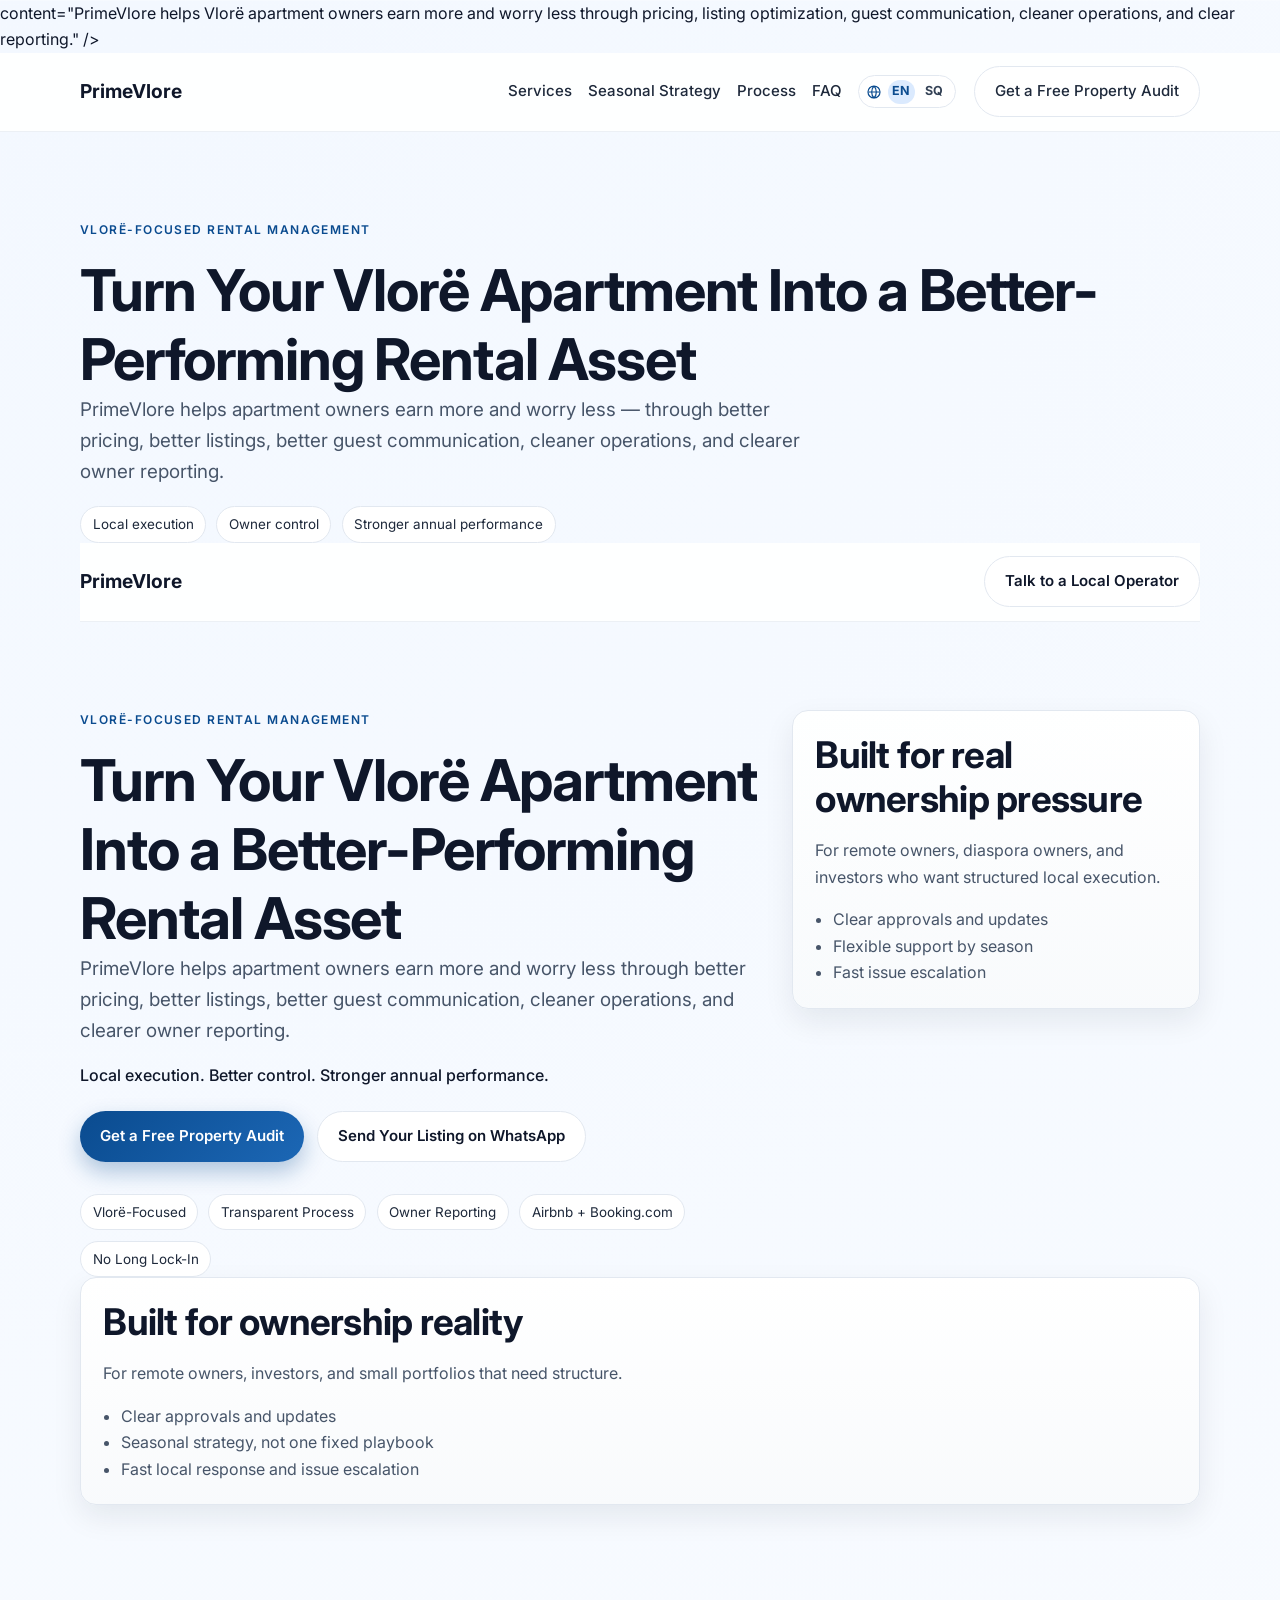
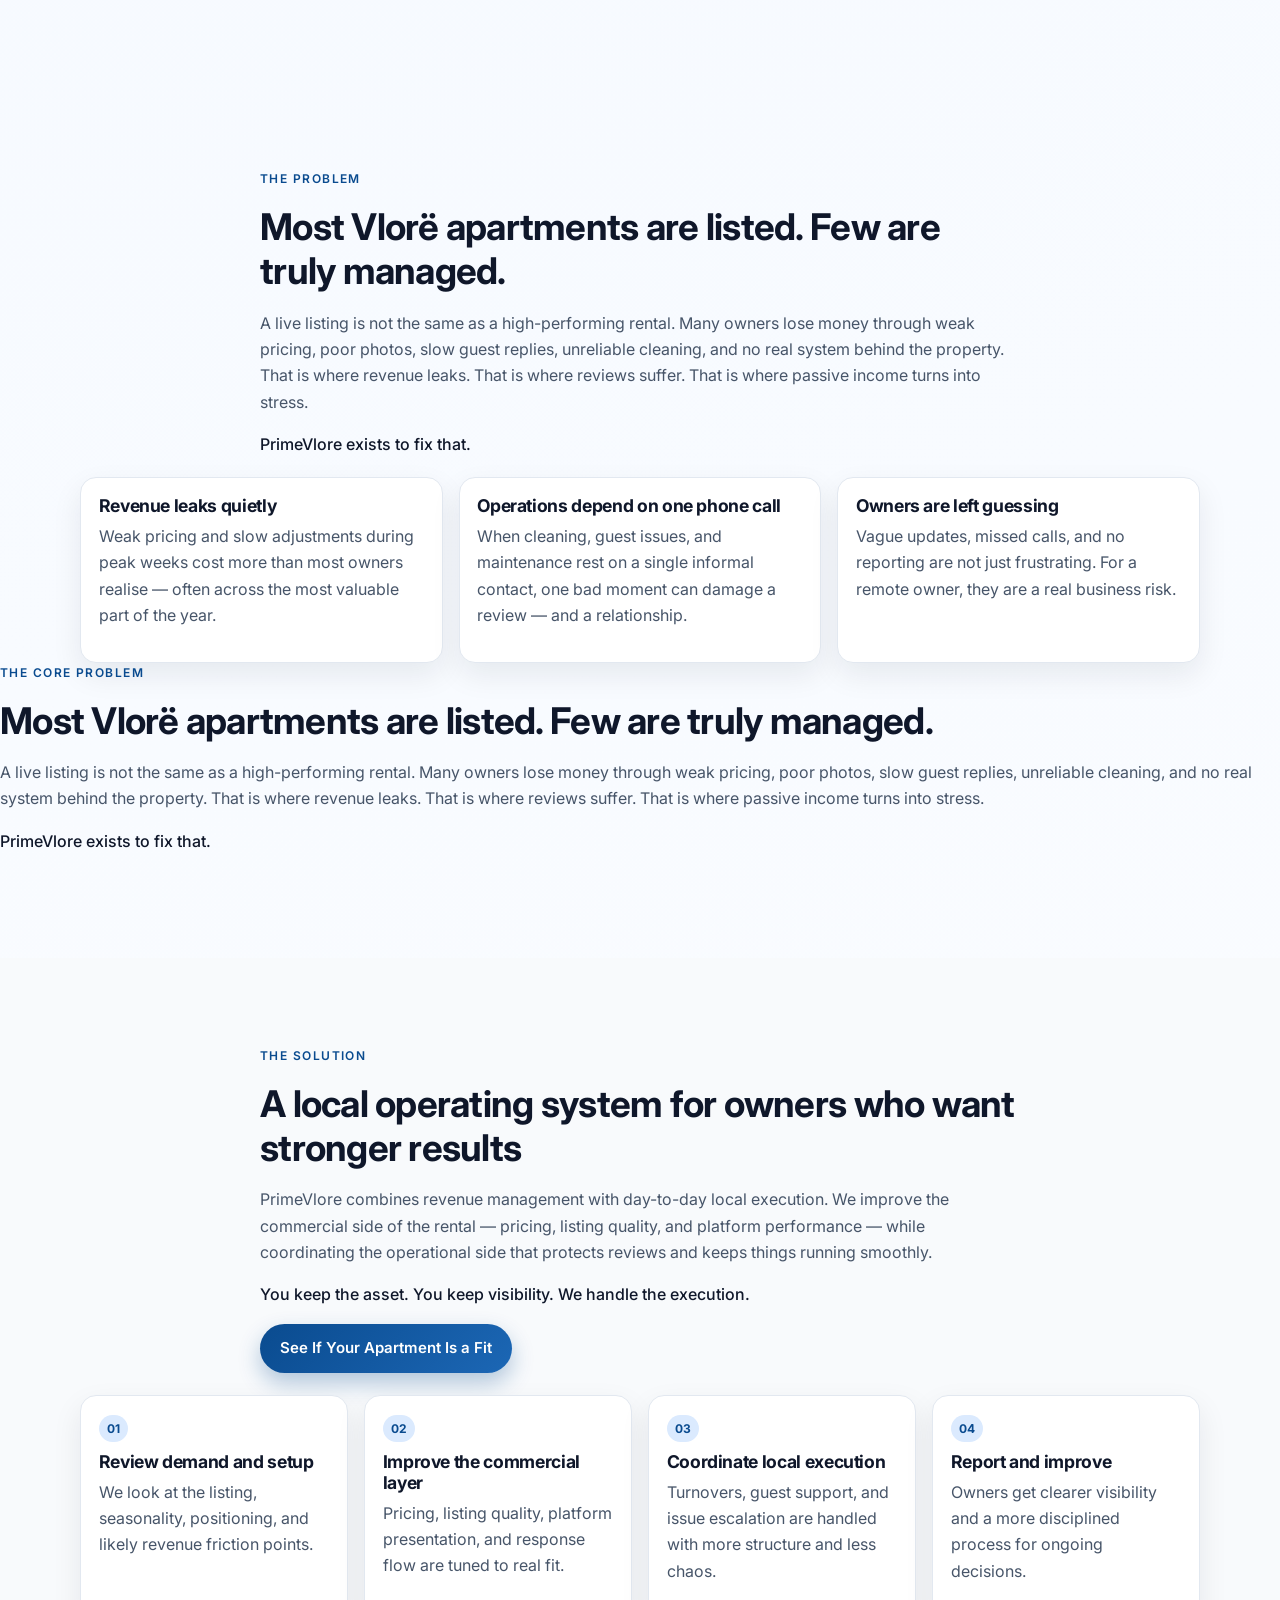
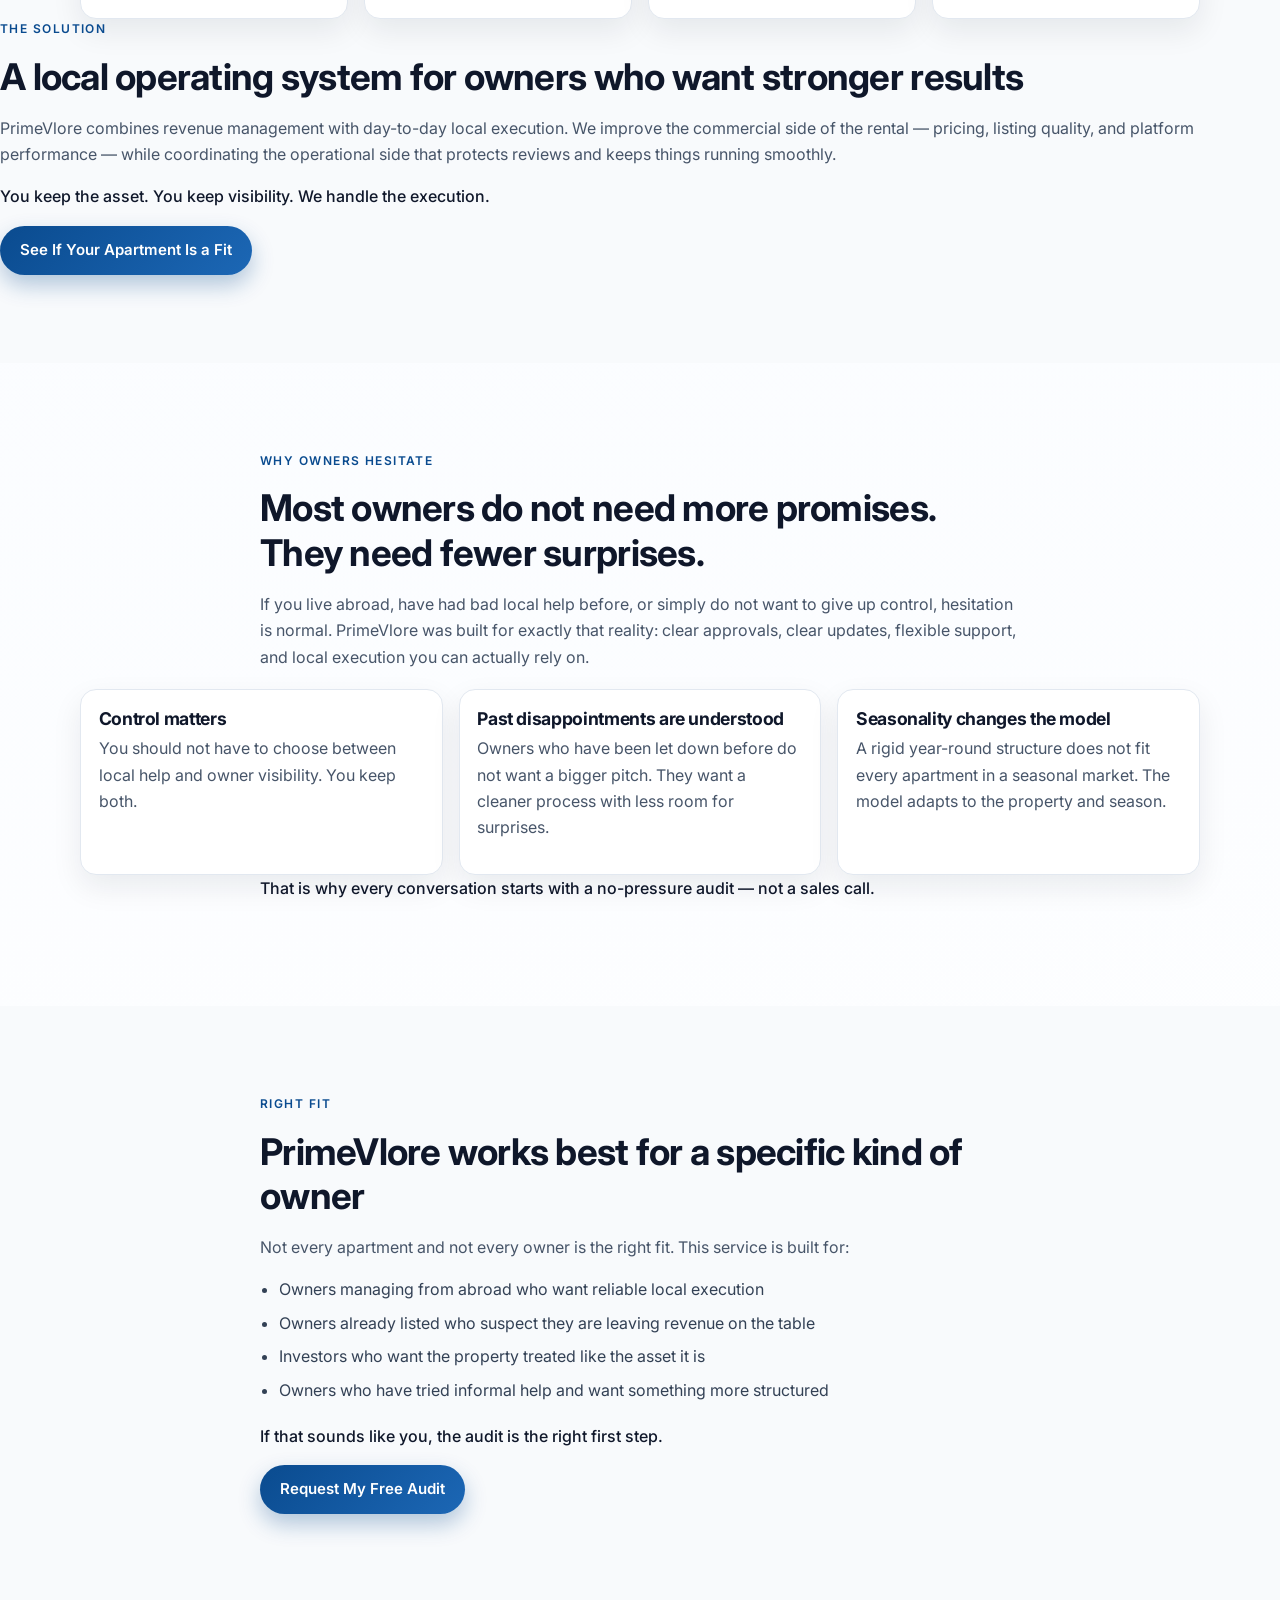
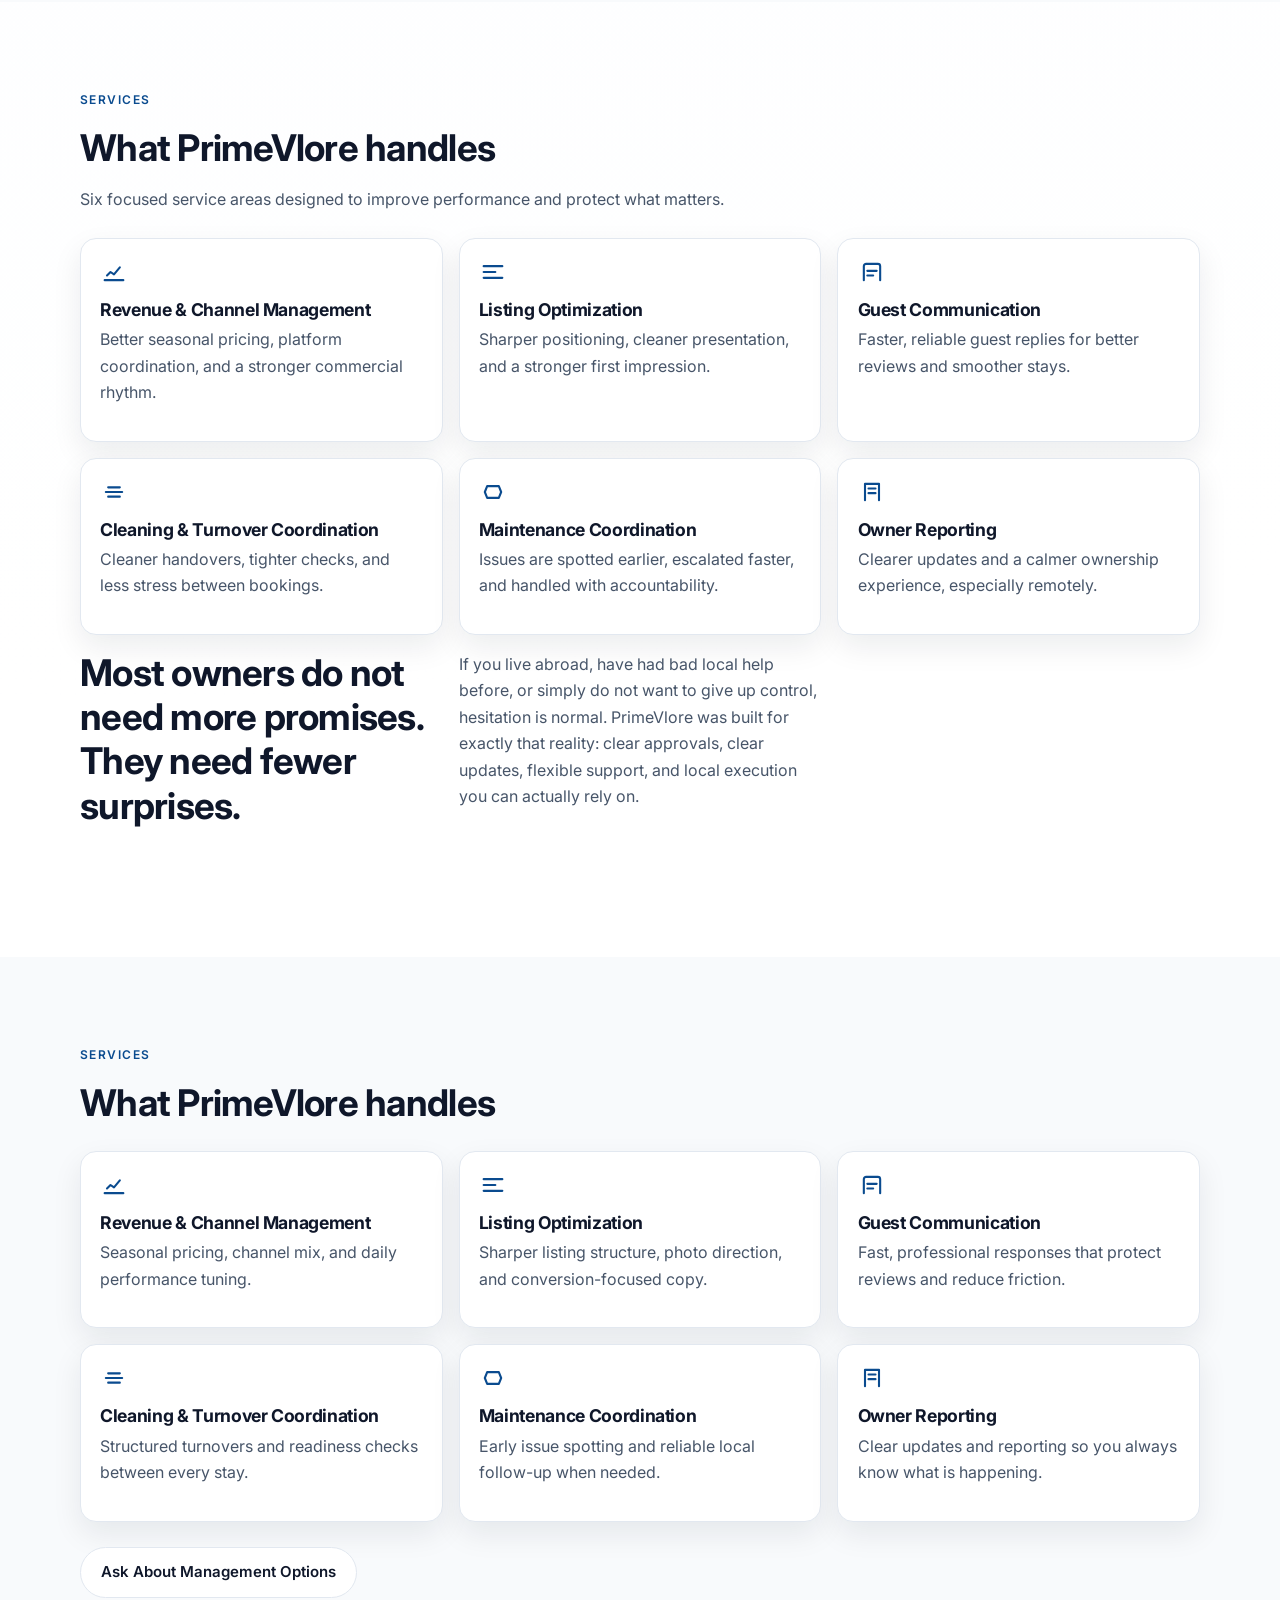
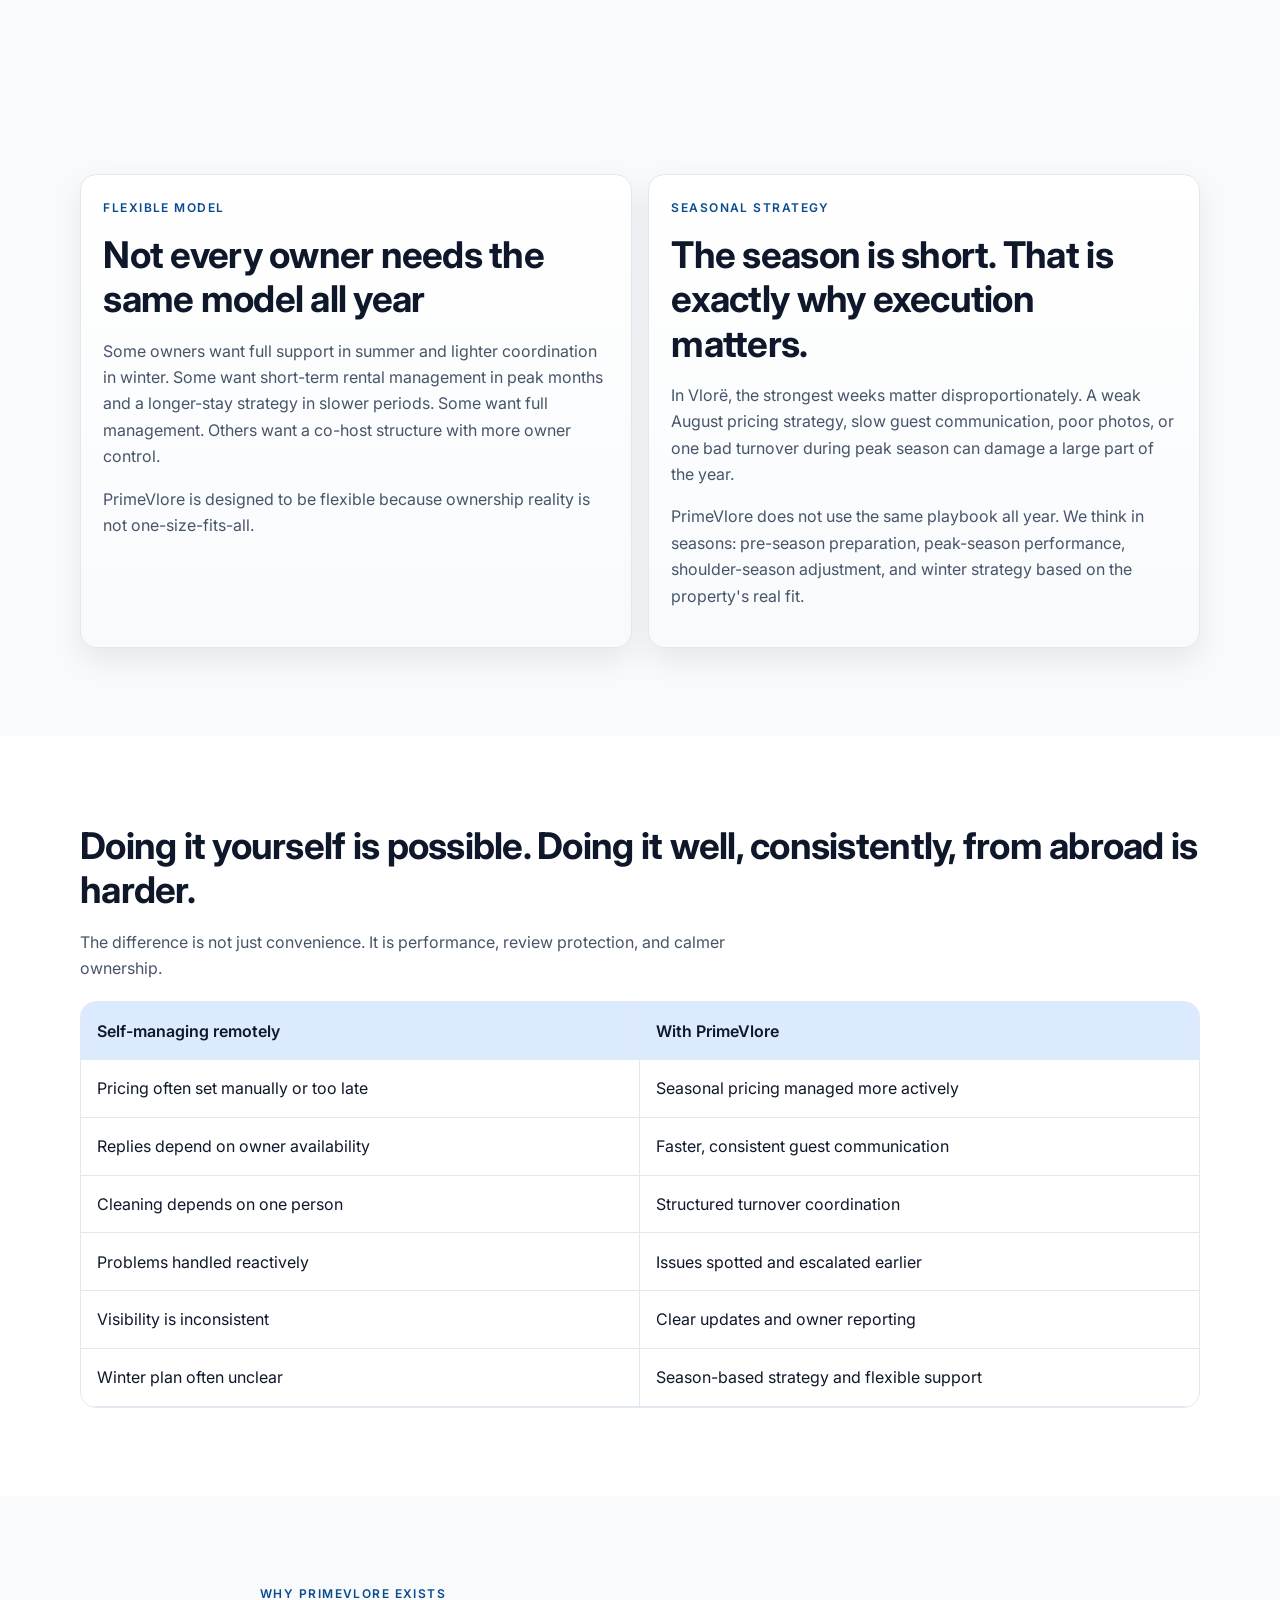
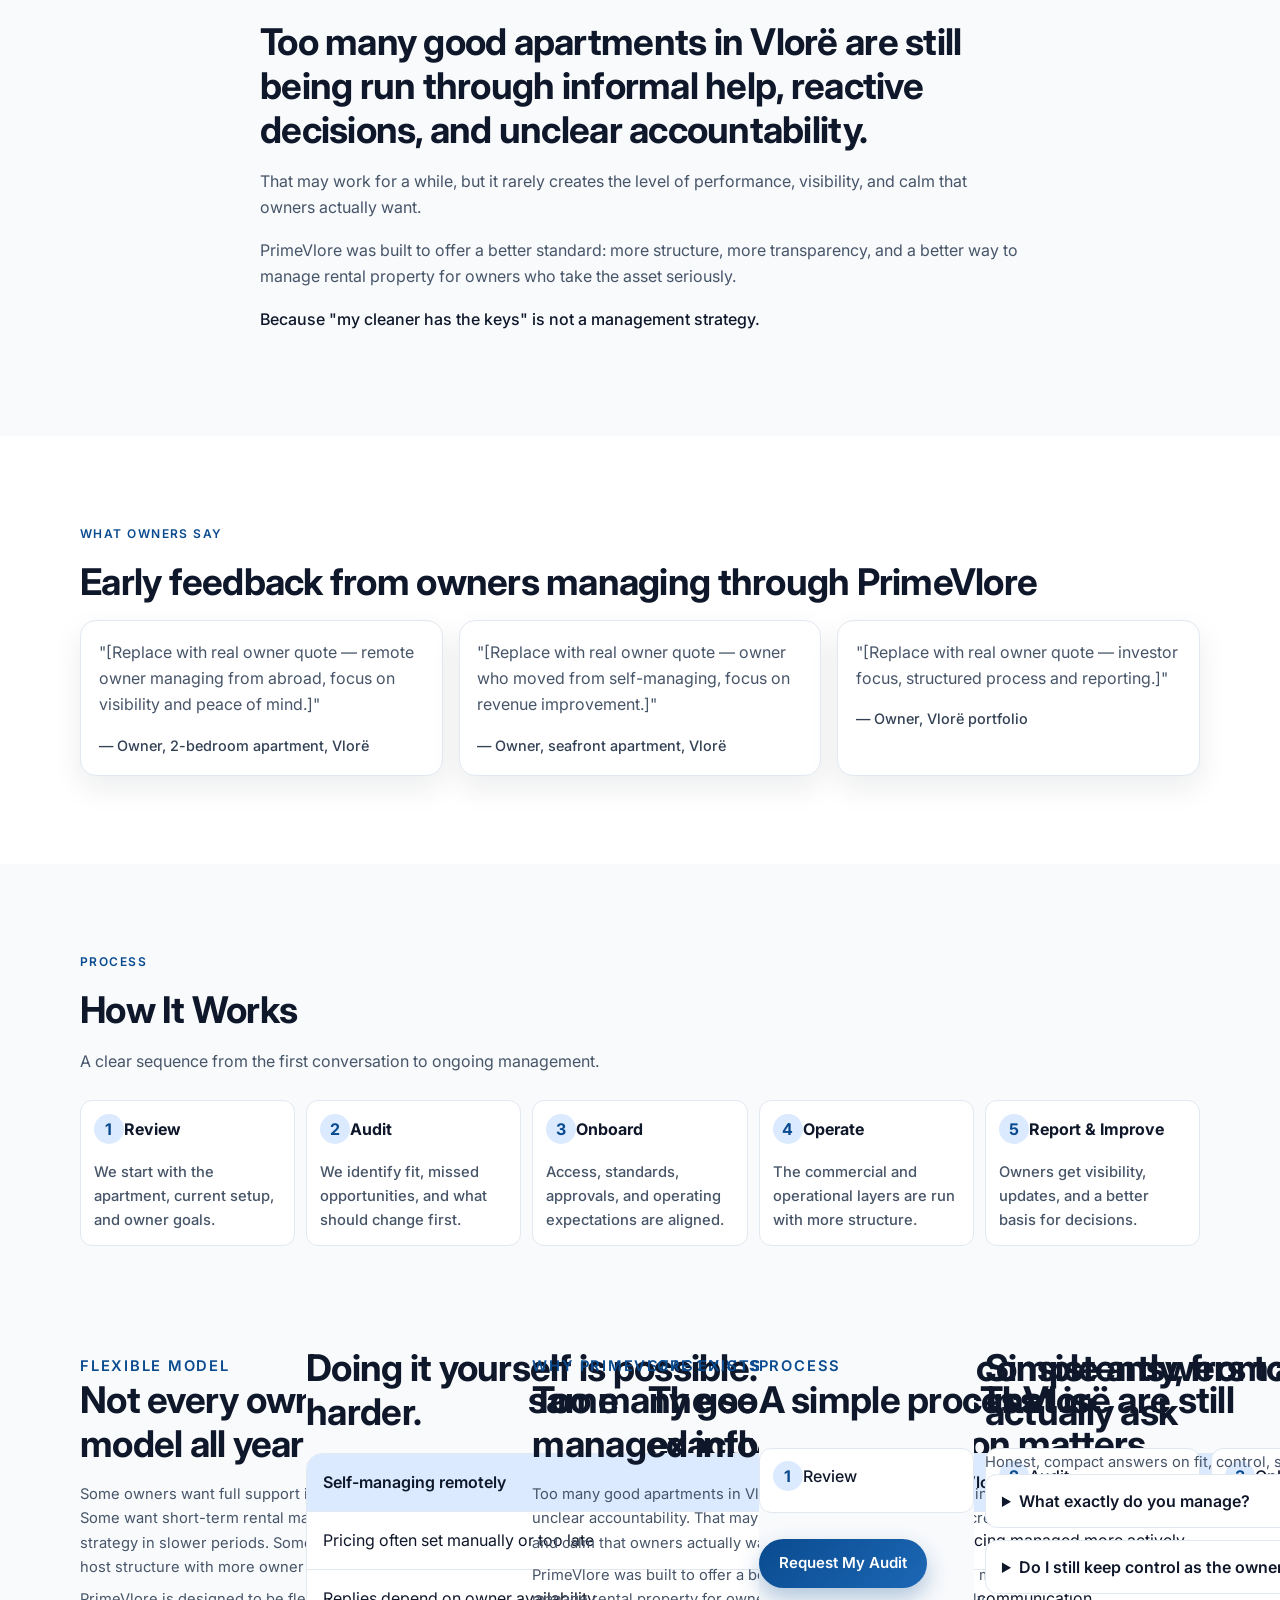
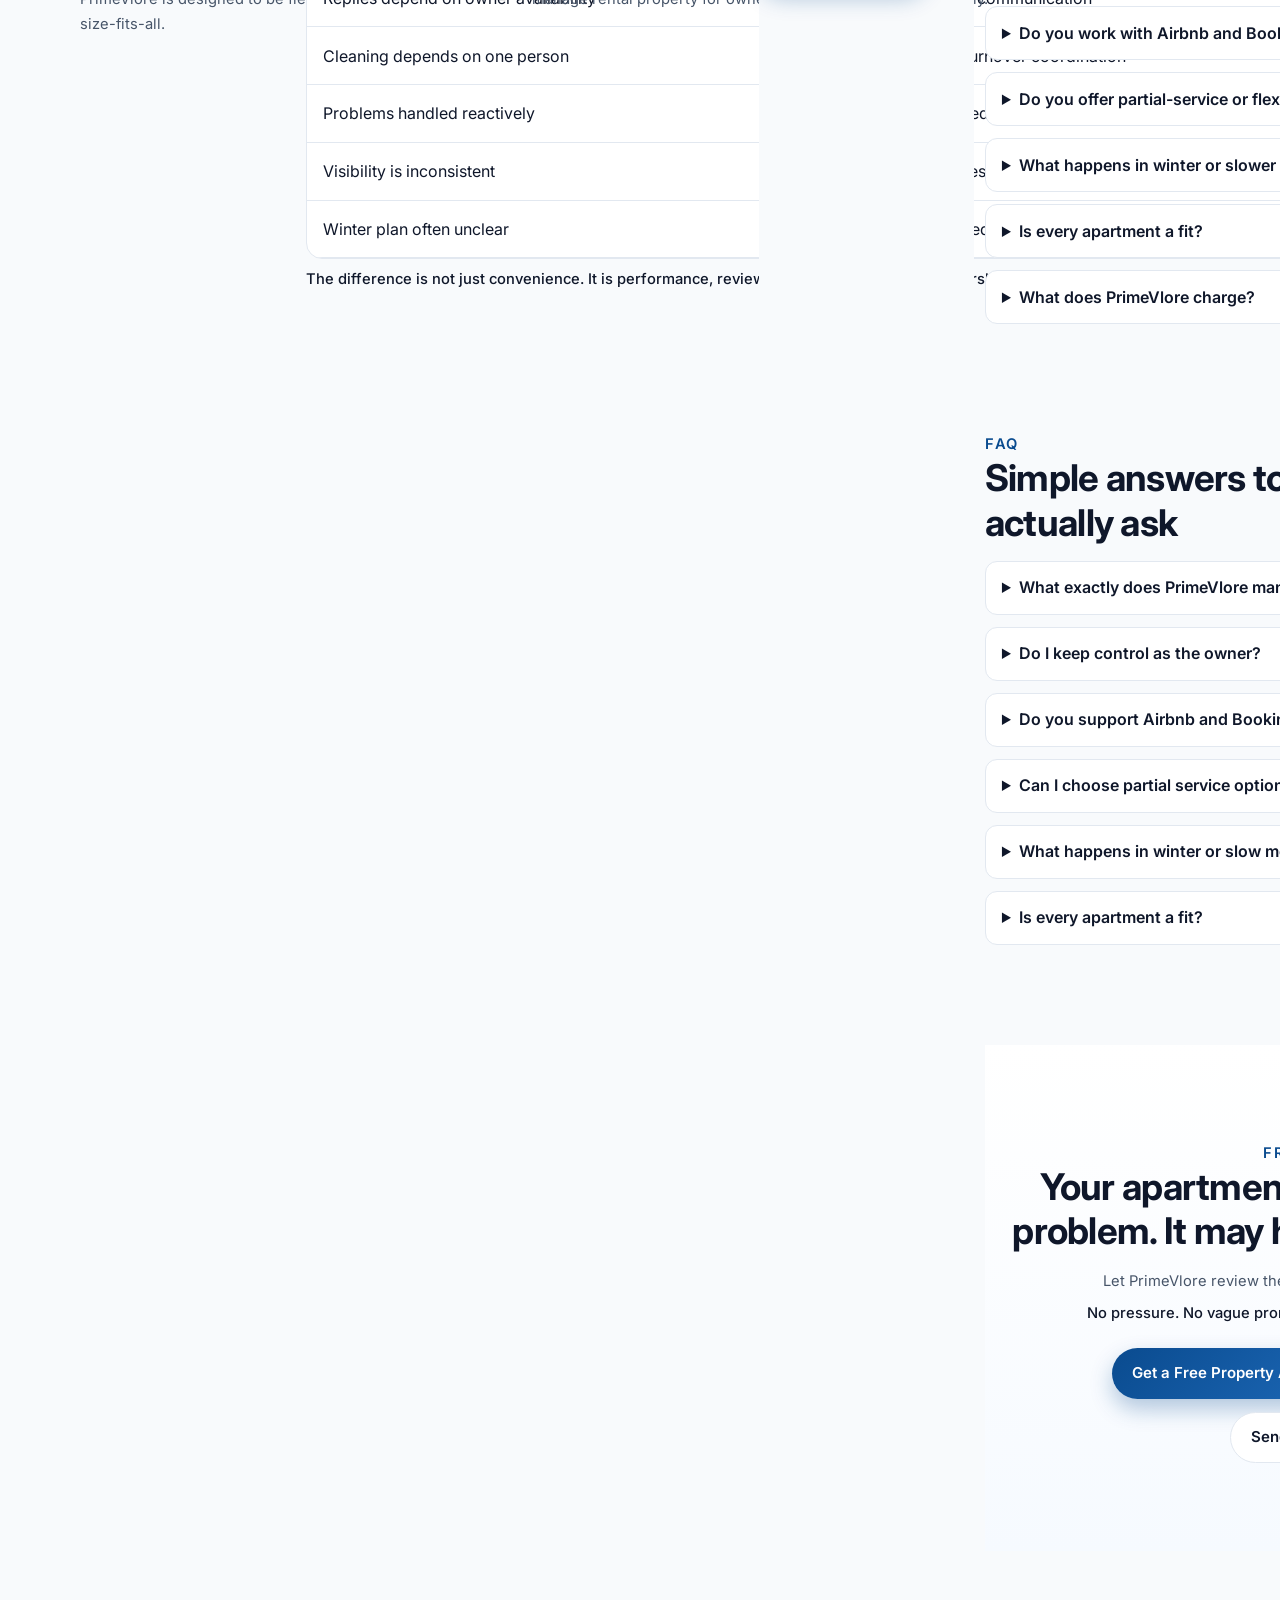
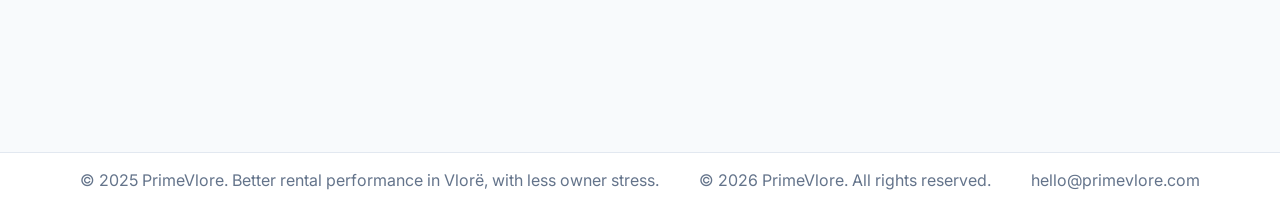
==== commit 124f9510: "Merge branch 'main' into codex/create-modern-minimalist-website-design-snoetp" ====
--- a/index.html
+++ b/index.html
@@ -20,6 +20,21 @@
     <meta property="og:type" content="website" />
     <meta property="og:title" content="PrimeVlore | Better Rental Performance in Vlorë" />
     <meta property="og:description" content="Vlorë-focused rental management for owners who want structure, transparency, and stronger annual performance." />
+      content="PrimeVlore helps Vlorë apartment owners earn more and worry less through pricing, listing optimization, guest communication, cleaner operations, and clear reporting."
+    />
+    <meta
+      name="keywords"
+      content="Vlorë property management, Airbnb management Vlorë, Booking.com management, rental management Albania, PrimeVlore"
+    />
+    <meta name="author" content="PrimeVlore" />
+    <meta name="robots" content="index,follow" />
+    <link rel="canonical" href="https://primevlore.com/" />
+    <meta property="og:type" content="website" />
+    <meta property="og:title" content="PrimeVlore | Better Rental Performance in Vlorë" />
+    <meta
+      property="og:description"
+      content="A Vlorë-focused rental management partner for owners who want structure, transparency, and stronger annual performance."
+    />
     <meta property="og:url" content="https://primevlore.com/" />
     <meta property="og:site_name" content="PrimeVlore" />
     <meta name="twitter:card" content="summary_large_image" />
@@ -28,6 +43,16 @@
     <link rel="preconnect" href="https://fonts.googleapis.com" />
     <link rel="preconnect" href="https://fonts.gstatic.com" crossorigin />
     <link href="https://fonts.googleapis.com/css2?family=Inter:wght@400;500;600;700&display=swap" rel="stylesheet" />
+    <meta
+      name="twitter:description"
+      content="Local execution. Better control. Stronger annual performance."
+    />
+    <link rel="preconnect" href="https://fonts.googleapis.com" />
+    <link rel="preconnect" href="https://fonts.gstatic.com" crossorigin />
+    <link
+      href="https://fonts.googleapis.com/css2?family=Inter:wght@400;500;600;700&display=swap"
+      rel="stylesheet"
+    />
     <link rel="stylesheet" href="styles.css" />
     <script type="application/ld+json">
       {
@@ -38,6 +63,15 @@
         "areaServed": "Vlorë",
         "description": "PrimeVlore provides rental management services for apartment owners in Vlorë.",
         "serviceType": ["Revenue & Channel Management", "Listing Optimization", "Guest Communication", "Cleaning & Turnover Coordination", "Maintenance Coordination", "Owner Reporting"]
+        "description": "PrimeVlore provides rental management services for apartment owners in Vlorë with transparent reporting and flexible seasonal support.",
+        "serviceType": [
+          "Revenue and channel management",
+          "Listing optimization",
+          "Guest communication",
+          "Cleaning and turnover coordination",
+          "Maintenance coordination",
+          "Owner reporting"
+        ]
       }
     </script>
   </head>
@@ -77,11 +111,31 @@
               <li>Owner control</li>
               <li>Stronger annual performance</li>
             </ul>
+    <header class="site-header">
+      <div class="container nav-shell">
+        <a class="logo" href="#top" aria-label="PrimeVlore home">PrimeVlore</a>
+        <a class="btn btn-outline" href="#contact">Talk to a Local Operator</a>
+      </div>
+    </header>
+
+    <main id="top">
+      <section class="section hero">
+        <div class="container hero-grid">
+          <div>
+            <p class="eyebrow">Vlorë-Focused Rental Management</p>
+            <h1>Turn Your Vlorë Apartment Into a Better-Performing Rental Asset</h1>
+            <p class="lead">
+              PrimeVlore helps apartment owners earn more and worry less through better pricing,
+              better listings, better guest communication, cleaner operations, and clearer owner
+              reporting.
+            </p>
+            <p class="support">Local execution. Better control. Stronger annual performance.</p>
             <div class="cta-row">
               <a class="btn btn-solid" href="#contact">Get a Free Property Audit</a>
               <a class="btn btn-outline" href="#contact">Send Your Listing on WhatsApp</a>
             </div>
             <ul class="trust-strip" aria-label="Trust strip">
+            <ul class="trust-strip" aria-label="PrimeVlore trust indicators">
               <li>Vlorë-Focused</li>
               <li>Transparent Process</li>
               <li>Owner Reporting</li>
@@ -97,6 +151,15 @@
               <li>Flexible support by season</li>
               <li>Fast issue escalation</li>
             </ul>
+          </div>
+          <aside class="glass-card" aria-label="PrimeVlore service highlights">
+            <h2>Built for ownership reality</h2>
+            <p>For remote owners, investors, and small portfolios that need structure.</p>
+            <ul>
+              <li>Clear approvals and updates</li>
+              <li>Seasonal strategy, not one fixed playbook</li>
+              <li>Fast local response and issue escalation</li>
+            </ul>
           </aside>
         </div>
       </section>
@@ -112,6 +175,16 @@
           <article class="info-card"><h3>Revenue leaks quietly</h3><p>Weak pricing and slow adjustments during peak weeks cost more than most owners realise — often across the most valuable part of the year.</p></article>
           <article class="info-card"><h3>Operations depend on one phone call</h3><p>When cleaning, guest issues, and maintenance rest on a single informal contact, one bad moment can damage a review — and a relationship.</p></article>
           <article class="info-card"><h3>Owners are left guessing</h3><p>Vague updates, missed calls, and no reporting are not just frustrating. For a remote owner, they are a real business risk.</p></article>
+        </div>
+          <p class="eyebrow">The Core Problem</p>
+          <h2>Most Vlorë apartments are listed. Few are truly managed.</h2>
+          <p>
+            A live listing is not the same as a high-performing rental. Many owners lose money
+            through weak pricing, poor photos, slow guest replies, unreliable cleaning, and no
+            real system behind the property. That is where revenue leaks. That is where reviews
+            suffer. That is where passive income turns into stress.
+          </p>
+          <p class="support">PrimeVlore exists to fix that.</p>
         </div>
       </section>
 
@@ -128,6 +201,17 @@
           <article class="step-card"><span>02</span><h3>Improve the commercial layer</h3><p>Pricing, listing quality, platform presentation, and response flow are tuned to real fit.</p></article>
           <article class="step-card"><span>03</span><h3>Coordinate local execution</h3><p>Turnovers, guest support, and issue escalation are handled with more structure and less chaos.</p></article>
           <article class="step-card"><span>04</span><h3>Report and improve</h3><p>Owners get clearer visibility and a more disciplined process for ongoing decisions.</p></article>
+        </div>
+          <p class="eyebrow">The Solution</p>
+          <h2>A local operating system for owners who want stronger results</h2>
+          <p>
+            PrimeVlore combines revenue management with day-to-day local execution. We improve the
+            commercial side of the rental — pricing, listing quality, and platform performance —
+            while coordinating the operational side that protects reviews and keeps things running
+            smoothly.
+          </p>
+          <p class="support">You keep the asset. You keep visibility. We handle the execution.</p>
+          <a class="btn btn-solid" href="#contact">See If Your Apartment Is a Fit</a>
         </div>
       </section>
 
@@ -173,6 +257,51 @@
             <article class="service-card"><svg viewBox="0 0 24 24" aria-hidden="true"><path d="M5 12h14M7 8h10M7 16h10"/></svg><h3>Cleaning &amp; Turnover Coordination</h3><p>Cleaner handovers, tighter checks, and less stress between bookings.</p></article>
             <article class="service-card"><svg viewBox="0 0 24 24" aria-hidden="true"><path d="M7 7h10l2 5-2 5H7l-2-5 2-5z"/></svg><h3>Maintenance Coordination</h3><p>Issues are spotted earlier, escalated faster, and handled with accountability.</p></article>
             <article class="service-card"><svg viewBox="0 0 24 24" aria-hidden="true"><path d="M6 19V5h12v14M9 9h6M9 13h6"/></svg><h3>Owner Reporting</h3><p>Clearer updates and a calmer ownership experience, especially remotely.</p></article>
+          <h2>Most owners do not need more promises. They need fewer surprises.</h2>
+          <p>
+            If you live abroad, have had bad local help before, or simply do not want to give up
+            control, hesitation is normal. PrimeVlore was built for exactly that reality: clear
+            approvals, clear updates, flexible support, and local execution you can actually rely
+            on.
+          </p>
+        </div>
+      </section>
+
+      <section class="section alt">
+        <div class="container">
+          <p class="eyebrow">Services</p>
+          <h2>What PrimeVlore handles</h2>
+          <div class="service-grid">
+            <article class="service-card">
+              <svg viewBox="0 0 24 24" aria-hidden="true"><path d="M4 19h16M6 15l3-3 3 2 5-6"/></svg>
+              <h3>Revenue &amp; Channel Management</h3>
+              <p>Seasonal pricing, channel mix, and daily performance tuning.</p>
+            </article>
+            <article class="service-card">
+              <svg viewBox="0 0 24 24" aria-hidden="true"><path d="M4 7h16M4 12h10M4 17h16"/></svg>
+              <h3>Listing Optimization</h3>
+              <p>Sharper listing structure, photo direction, and conversion-focused copy.</p>
+            </article>
+            <article class="service-card">
+              <svg viewBox="0 0 24 24" aria-hidden="true"><path d="M5 19V7a2 2 0 0 1 2-2h10a2 2 0 0 1 2 2v12M8 11h8M8 15h5"/></svg>
+              <h3>Guest Communication</h3>
+              <p>Fast, professional responses that protect reviews and reduce friction.</p>
+            </article>
+            <article class="service-card">
+              <svg viewBox="0 0 24 24" aria-hidden="true"><path d="M5 12h14M7 8h10M7 16h10"/></svg>
+              <h3>Cleaning &amp; Turnover Coordination</h3>
+              <p>Structured turnovers and readiness checks between every stay.</p>
+            </article>
+            <article class="service-card">
+              <svg viewBox="0 0 24 24" aria-hidden="true"><path d="M7 7h10l2 5-2 5H7l-2-5 2-5z"/></svg>
+              <h3>Maintenance Coordination</h3>
+              <p>Early issue spotting and reliable local follow-up when needed.</p>
+            </article>
+            <article class="service-card">
+              <svg viewBox="0 0 24 24" aria-hidden="true"><path d="M6 19V5h12v14M9 9h6M9 13h6"/></svg>
+              <h3>Owner Reporting</h3>
+              <p>Clear updates and reporting so you always know what is happening.</p>
+            </article>
           </div>
           <a class="btn btn-outline" href="#contact">Ask About Management Options</a>
         </div>
@@ -244,6 +373,76 @@
             <li><span>3</span><strong>Onboard</strong><p>Access, standards, approvals, and operating expectations are aligned.</p></li>
             <li><span>4</span><strong>Operate</strong><p>The commercial and operational layers are run with more structure.</p></li>
             <li><span>5</span><strong>Report &amp; Improve</strong><p>Owners get visibility, updates, and a better basis for decisions.</p></li>
+      <section class="section">
+        <div class="container split">
+          <div>
+            <p class="eyebrow">Flexible Model</p>
+            <h2>Not every owner needs the same model all year</h2>
+            <p>
+              Some owners want full support in summer and lighter coordination in winter. Some
+              want short-term rental management in peak months and a longer-stay strategy in slower
+              periods. Some want full management. Others want a co-host structure with more owner
+              control.
+            </p>
+            <p>PrimeVlore is designed to be flexible because ownership reality is not one-size-fits-all.</p>
+          </div>
+          <div>
+            <p class="eyebrow">Seasonal Strategy</p>
+            <h2>The season is short. That is exactly why execution matters.</h2>
+            <p>
+              PrimeVlore does not use the same playbook all year. We think in seasons:
+              pre-season preparation, peak-season performance, shoulder-season adjustment, and
+              winter strategy based on the property’s real fit.
+            </p>
+          </div>
+        </div>
+      </section>
+
+      <section class="section alt">
+        <div class="container">
+          <h2>Doing it yourself is possible. Doing it well, consistently, from abroad is harder.</h2>
+          <div class="comparison" role="table" aria-label="Comparison table">
+            <div class="row head" role="row">
+              <div role="columnheader">Self-managing remotely</div>
+              <div role="columnheader">With PrimeVlore</div>
+            </div>
+            <div class="row" role="row"><div>Pricing often set manually or too late</div><div>Seasonal pricing managed more actively</div></div>
+            <div class="row" role="row"><div>Replies depend on owner availability</div><div>Faster guest communication</div></div>
+            <div class="row" role="row"><div>Cleaning depends on one person</div><div>Structured turnover coordination</div></div>
+            <div class="row" role="row"><div>Problems handled reactively</div><div>Issues spotted and escalated earlier</div></div>
+            <div class="row" role="row"><div>Visibility is inconsistent</div><div>Clear updates and owner reporting</div></div>
+            <div class="row" role="row"><div>Winter plan often unclear</div><div>Season-based strategy and flexible support</div></div>
+          </div>
+          <p class="support">The difference is not just convenience. It is performance, review protection, and calmer ownership.</p>
+        </div>
+      </section>
+
+      <section class="section">
+        <div class="container narrow">
+          <p class="eyebrow">Why PrimeVlore exists</p>
+          <h2>Too many good apartments in Vlorë are still managed informally.</h2>
+          <p>
+            Too many good apartments in Vlorë are still being run through informal help, reactive
+            decisions, and unclear accountability. That may work for a while. But it rarely creates
+            the level of performance, visibility, and calm that owners actually want.
+          </p>
+          <p>
+            PrimeVlore was built to offer a better standard: more structure, more transparency, and
+            a better way to manage rental property for owners who take the asset seriously.
+          </p>
+        </div>
+      </section>
+
+      <section class="section alt">
+        <div class="container">
+          <p class="eyebrow">Process</p>
+          <h2>A simple process</h2>
+          <ol class="steps">
+            <li><span>1</span>Review</li>
+            <li><span>2</span>Audit</li>
+            <li><span>3</span>Onboard</li>
+            <li><span>4</span>Operate</li>
+            <li><span>5</span>Report &amp; Improve</li>
           </ol>
           <a class="btn btn-solid" href="#contact">Request My Audit</a>
         </div>
@@ -260,6 +459,49 @@
           <details><summary>What happens in winter or slower months?</summary><p>Winter strategy should not be an afterthought. Depending on the apartment, that may mean lighter support, longer stays, different pricing posture, or a selective low-season operating plan.</p></details>
           <details><summary>Is every apartment a fit?</summary><p>No. Some apartments have stronger short-term rental potential than others. The audit gives a clear view of fit, issues, and likely upside before moving further.</p></details>
           <details><summary>What does PrimeVlore charge?</summary><p>Pricing is based on service scope and property setup. There is no public standard rate because support can be lighter or more involved depending on season and owner goals. Pricing is discussed directly in the audit conversation — with no obligation.</p></details>
+      <section class="section">
+        <div class="container narrow">
+          <p class="eyebrow">FAQ</p>
+          <h2>Simple answers to the questions owners actually ask</h2>
+          <details>
+            <summary>What exactly does PrimeVlore manage?</summary>
+            <p>
+              We manage pricing, listing quality, guest communication, turnover coordination,
+              maintenance coordination, and owner reporting.
+            </p>
+          </details>
+          <details>
+            <summary>Do I keep control as the owner?</summary>
+            <p>
+              Yes. You keep the asset and visibility. PrimeVlore runs local execution with clear
+              approvals and updates.
+            </p>
+          </details>
+          <details>
+            <summary>Do you support Airbnb and Booking.com?</summary>
+            <p>Yes. PrimeVlore supports both Airbnb and Booking.com channel performance.</p>
+          </details>
+          <details>
+            <summary>Can I choose partial service options?</summary>
+            <p>
+              Yes. Service can be full-management or more flexible co-host style depending on your
+              goals and season.
+            </p>
+          </details>
+          <details>
+            <summary>What happens in winter or slow months?</summary>
+            <p>
+              We apply a season-based strategy with clear winter planning aligned to the property’s
+              real fit.
+            </p>
+          </details>
+          <details>
+            <summary>Is every apartment a fit?</summary>
+            <p>
+              No. We review each property first and give a clear recommendation on fit, issues, and
+              upside.
+            </p>
+          </details>
         </div>
       </section>
 
@@ -272,6 +514,7 @@
           <div class="cta-row centered">
             <a class="btn btn-solid" href="mailto:hello@primevlore.com">Get a Free Property Audit</a>
             <a class="btn btn-outline" href="https://wa.me/?text=Hi%20PrimeVlore%2C%20I%20want%20a%20free%20property%20audit%20for%20my%20apartment%20in%20Vlore.">Send Your Listing on WhatsApp</a>
+            <a class="btn btn-outline" href="https://wa.me/355000000000">Send Your Listing on WhatsApp</a>
           </div>
         </div>
       </section>
@@ -280,6 +523,7 @@
     <footer class="site-footer">
       <div class="container footer-shell">
         <p>© 2025 PrimeVlore. Better rental performance in Vlorë, with less owner stress.</p>
+        <p>© <span id="year"></span> PrimeVlore. All rights reserved.</p>
         <a href="mailto:hello@primevlore.com">hello@primevlore.com</a>
       </div>
     </footer>
@@ -297,6 +541,7 @@
           menuToggle?.setAttribute('aria-expanded', 'false');
         });
       });
+      document.getElementById("year").textContent = new Date().getFullYear();
     </script>
   </body>
 </html>
--- a/styles.css
+++ b/styles.css
@@ -12,6 +12,14 @@
 
 * { box-sizing: border-box; }
 html { scroll-behavior: smooth; }
+* {
+  box-sizing: border-box;
+}
+
+html {
+  scroll-behavior: smooth;
+}
+
 body {
   margin: 0;
   font-family: "Inter", -apple-system, BlinkMacSystemFont, "Segoe UI", sans-serif;
@@ -31,6 +39,49 @@
 h2 { font-size: clamp(1.6rem, 3vw, 2.2rem); margin-bottom: 1rem; }
 h3 { font-size: 1.1rem; margin-bottom: 0.4rem; }
 p { margin: 0 0 1rem; color: var(--muted); }
+.container {
+  width: min(1120px, 92vw);
+  margin: 0 auto;
+}
+
+.narrow {
+  width: min(760px, 92vw);
+}
+
+.section {
+  padding: 5.5rem 0;
+}
+
+.alt {
+  background: var(--surface);
+}
+
+h1,
+h2,
+h3 {
+  margin: 0;
+  letter-spacing: -0.02em;
+  line-height: 1.2;
+}
+
+h1 {
+  font-size: clamp(2rem, 5vw, 3.6rem);
+}
+
+h2 {
+  font-size: clamp(1.7rem, 3vw, 2.3rem);
+  margin-bottom: 1rem;
+}
+
+h3 {
+  font-size: 1.1rem;
+  margin-bottom: 0.4rem;
+}
+
+p {
+  margin: 0 0 1rem;
+  color: var(--muted);
+}
 
 .eyebrow {
   text-transform: uppercase;
@@ -211,4 +262,276 @@
 @media (prefers-reduced-motion: reduce) {
   html { scroll-behavior: auto; }
   * { animation: none !important; transition: none !important; }
-}
+
+.lead {
+  font-size: clamp(1.02rem, 2.1vw, 1.22rem);
+  max-width: 60ch;
+  margin-top: 1.2rem;
+}
+
+.support {
+  color: var(--text);
+  font-weight: 500;
+}
+
+.site-header {
+  position: sticky;
+  top: 0;
+  z-index: 5;
+  background: rgba(255, 255, 255, 0.88);
+  backdrop-filter: blur(10px);
+  border-bottom: 1px solid rgba(226, 232, 240, 0.65);
+}
+
+.nav-shell,
+.footer-shell {
+  display: flex;
+  justify-content: space-between;
+  align-items: center;
+  gap: 1rem;
+  padding: 0.85rem 0;
+}
+
+.logo {
+  font-size: 1.2rem;
+  font-weight: 700;
+  color: var(--text);
+  text-decoration: none;
+}
+
+.btn {
+  display: inline-flex;
+  align-items: center;
+  justify-content: center;
+  border-radius: 999px;
+  padding: 0.75rem 1.25rem;
+  text-decoration: none;
+  font-weight: 600;
+  font-size: 0.95rem;
+  transition: transform 0.2s ease, box-shadow 0.2s ease, background 0.2s ease;
+}
+
+.btn:hover {
+  transform: translateY(-1px);
+}
+
+.btn-solid {
+  background: linear-gradient(135deg, #0a4b8f, #1c67b5);
+  color: #fff;
+  box-shadow: 0 10px 22px rgba(10, 75, 143, 0.3);
+}
+
+.btn-outline {
+  border: 1px solid var(--line);
+  color: var(--text);
+  background: #fff;
+}
+
+.hero-grid {
+  display: grid;
+  grid-template-columns: 1.25fr 0.75fr;
+  gap: 2rem;
+  align-items: start;
+}
+
+.cta-row {
+  margin-top: 1.7rem;
+  display: flex;
+  flex-wrap: wrap;
+  gap: 0.8rem;
+}
+
+.centered {
+  justify-content: center;
+}
+
+.trust-strip {
+  margin: 1.75rem 0 0;
+  padding: 1rem;
+  list-style: none;
+  display: flex;
+  flex-wrap: wrap;
+  gap: 0.8rem;
+  border: 1px solid var(--line);
+  border-radius: var(--radius);
+  background: #fff;
+}
+
+.trust-strip li {
+  padding: 0.35rem 0.7rem;
+  border: 1px solid var(--line);
+  border-radius: 999px;
+  font-size: 0.85rem;
+  color: #1e293b;
+}
+
+.glass-card {
+  background: linear-gradient(180deg, rgba(255, 255, 255, 0.95), rgba(248, 250, 252, 0.95));
+  border: 1px solid var(--line);
+  border-radius: var(--radius);
+  padding: 1.4rem;
+  box-shadow: var(--shadow);
+}
+
+.glass-card ul {
+  margin: 1rem 0 0;
+  padding-left: 1.1rem;
+  color: var(--muted);
+}
+
+.service-grid {
+  display: grid;
+  grid-template-columns: repeat(3, minmax(0, 1fr));
+  gap: 1rem;
+  margin: 2rem 0;
+}
+
+.service-card {
+  background: #fff;
+  border: 1px solid var(--line);
+  border-radius: var(--radius);
+  padding: 1.2rem;
+  box-shadow: var(--shadow);
+}
+
+.service-card svg {
+  width: 28px;
+  height: 28px;
+  margin-bottom: 0.8rem;
+  stroke: var(--brand);
+  fill: none;
+  stroke-width: 1.8;
+  stroke-linecap: round;
+  stroke-linejoin: round;
+}
+
+.split {
+  display: grid;
+  grid-template-columns: repeat(2, minmax(0, 1fr));
+  gap: 2rem;
+}
+
+.comparison {
+  margin-top: 1.5rem;
+  border: 1px solid var(--line);
+  border-radius: var(--radius);
+  overflow: hidden;
+  background: #fff;
+}
+
+.row {
+  display: grid;
+  grid-template-columns: repeat(2, minmax(0, 1fr));
+}
+
+.row > div {
+  padding: 0.95rem 1rem;
+  border-bottom: 1px solid var(--line);
+}
+
+.row > div:first-child {
+  border-right: 1px solid var(--line);
+}
+
+.row.head {
+  background: var(--brand-soft);
+  font-weight: 600;
+}
+
+.steps {
+  list-style: none;
+  padding: 0;
+  margin: 2rem 0;
+  display: grid;
+  grid-template-columns: repeat(5, minmax(0, 1fr));
+  gap: 0.7rem;
+}
+
+.steps li {
+  border: 1px solid var(--line);
+  border-radius: 12px;
+  background: #fff;
+  padding: 0.8rem;
+  text-align: center;
+  font-weight: 500;
+}
+
+.steps span {
+  display: block;
+  width: 30px;
+  height: 30px;
+  margin: 0 auto 0.45rem;
+  border-radius: 999px;
+  background: var(--brand-soft);
+  color: var(--brand);
+  font-weight: 700;
+  line-height: 30px;
+}
+
+details {
+  border: 1px solid var(--line);
+  border-radius: 12px;
+  padding: 0.8rem 1rem;
+  background: #fff;
+  margin-bottom: 0.75rem;
+}
+
+summary {
+  font-weight: 600;
+  cursor: pointer;
+}
+
+.cta-final {
+  background: linear-gradient(180deg, #ffffff, #f6faff);
+  text-align: center;
+}
+
+.site-footer {
+  border-top: 1px solid var(--line);
+  background: #fff;
+}
+
+.site-footer p,
+.site-footer a {
+  margin: 0;
+  color: #64748b;
+  text-decoration: none;
+}
+
+@media (max-width: 920px) {
+  .hero-grid,
+  .split,
+  .service-grid {
+    grid-template-columns: 1fr;
+  }
+
+  .steps {
+    grid-template-columns: repeat(2, minmax(0, 1fr));
+  }
+}
+
+@media (max-width: 680px) {
+  .section {
+    padding: 4rem 0;
+  }
+
+  .nav-shell,
+  .footer-shell {
+    flex-direction: column;
+  }
+
+  .row {
+    grid-template-columns: 1fr;
+  }
+
+  .row > div:first-child {
+    border-right: 0;
+    border-bottom: 1px solid var(--line);
+    font-weight: 600;
+    background: #f8fafc;
+  }
+
+  .steps {
+    grid-template-columns: 1fr;
+  }
+}
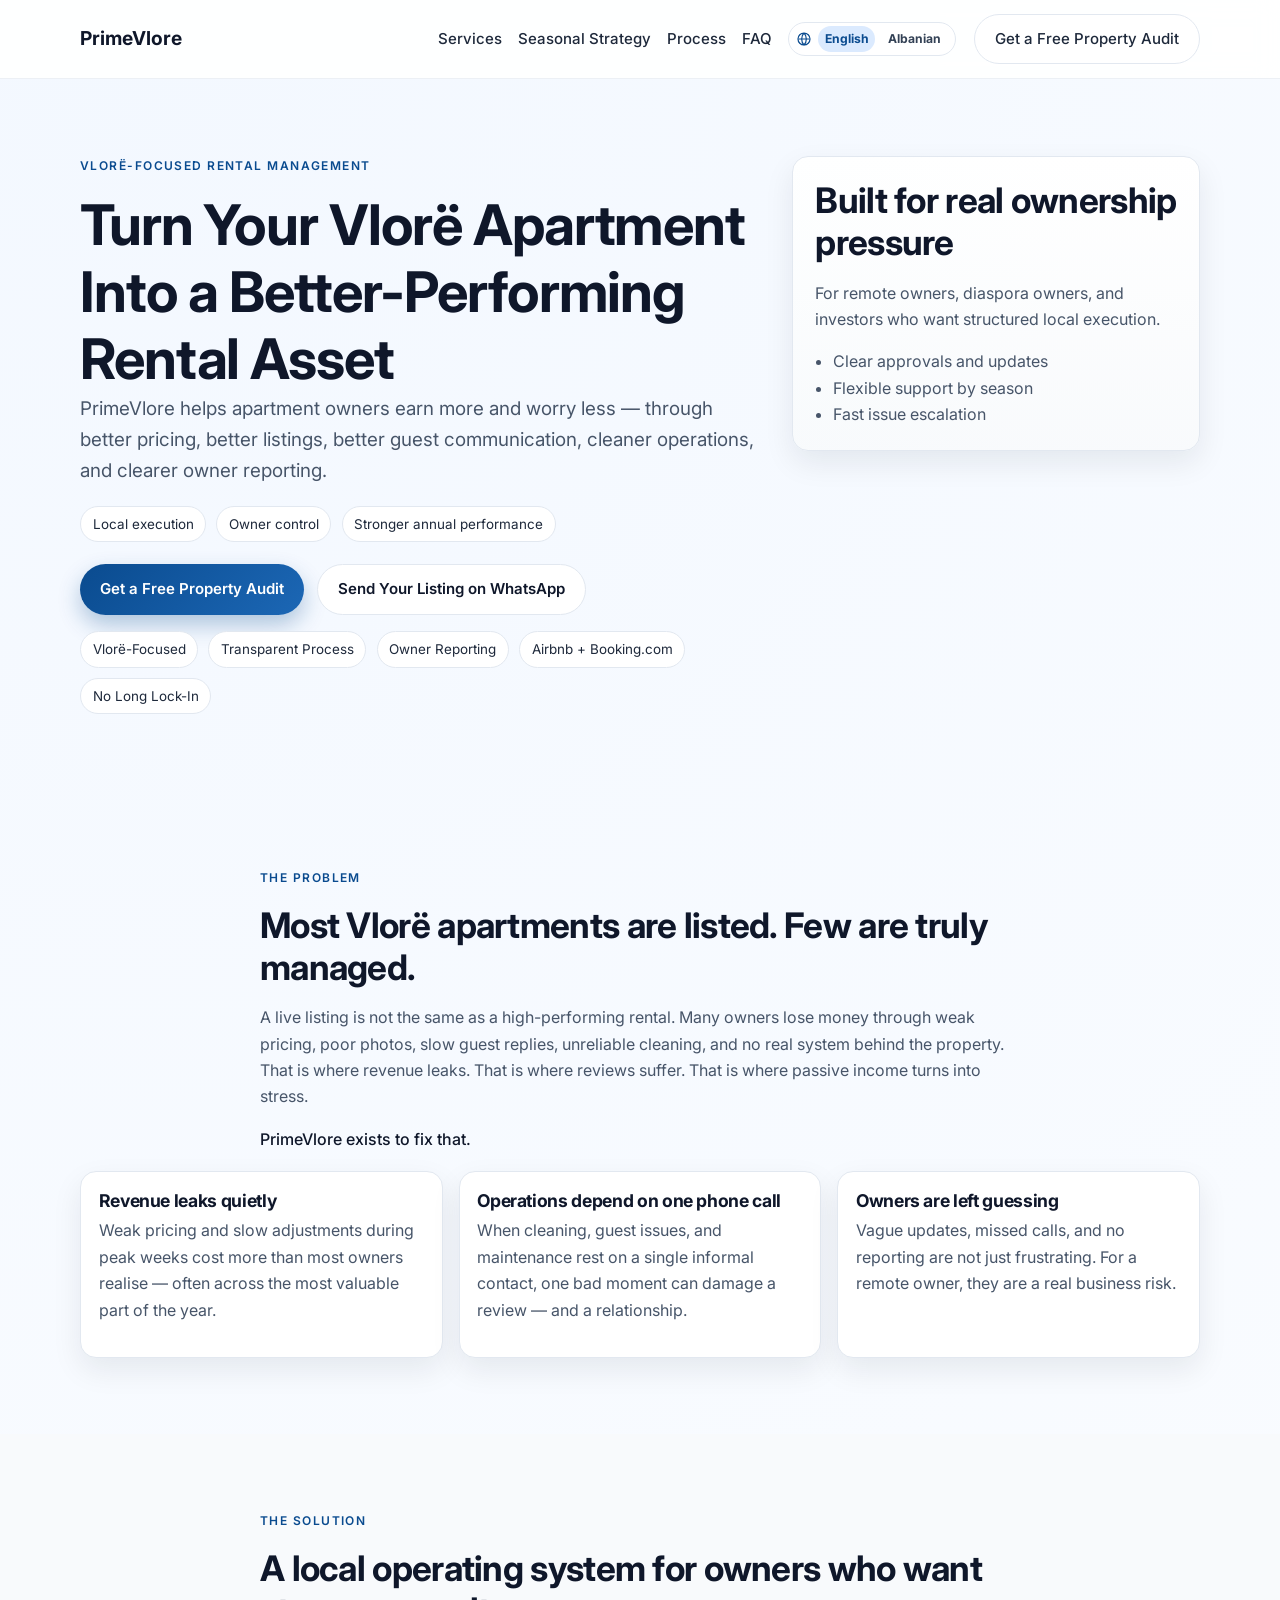
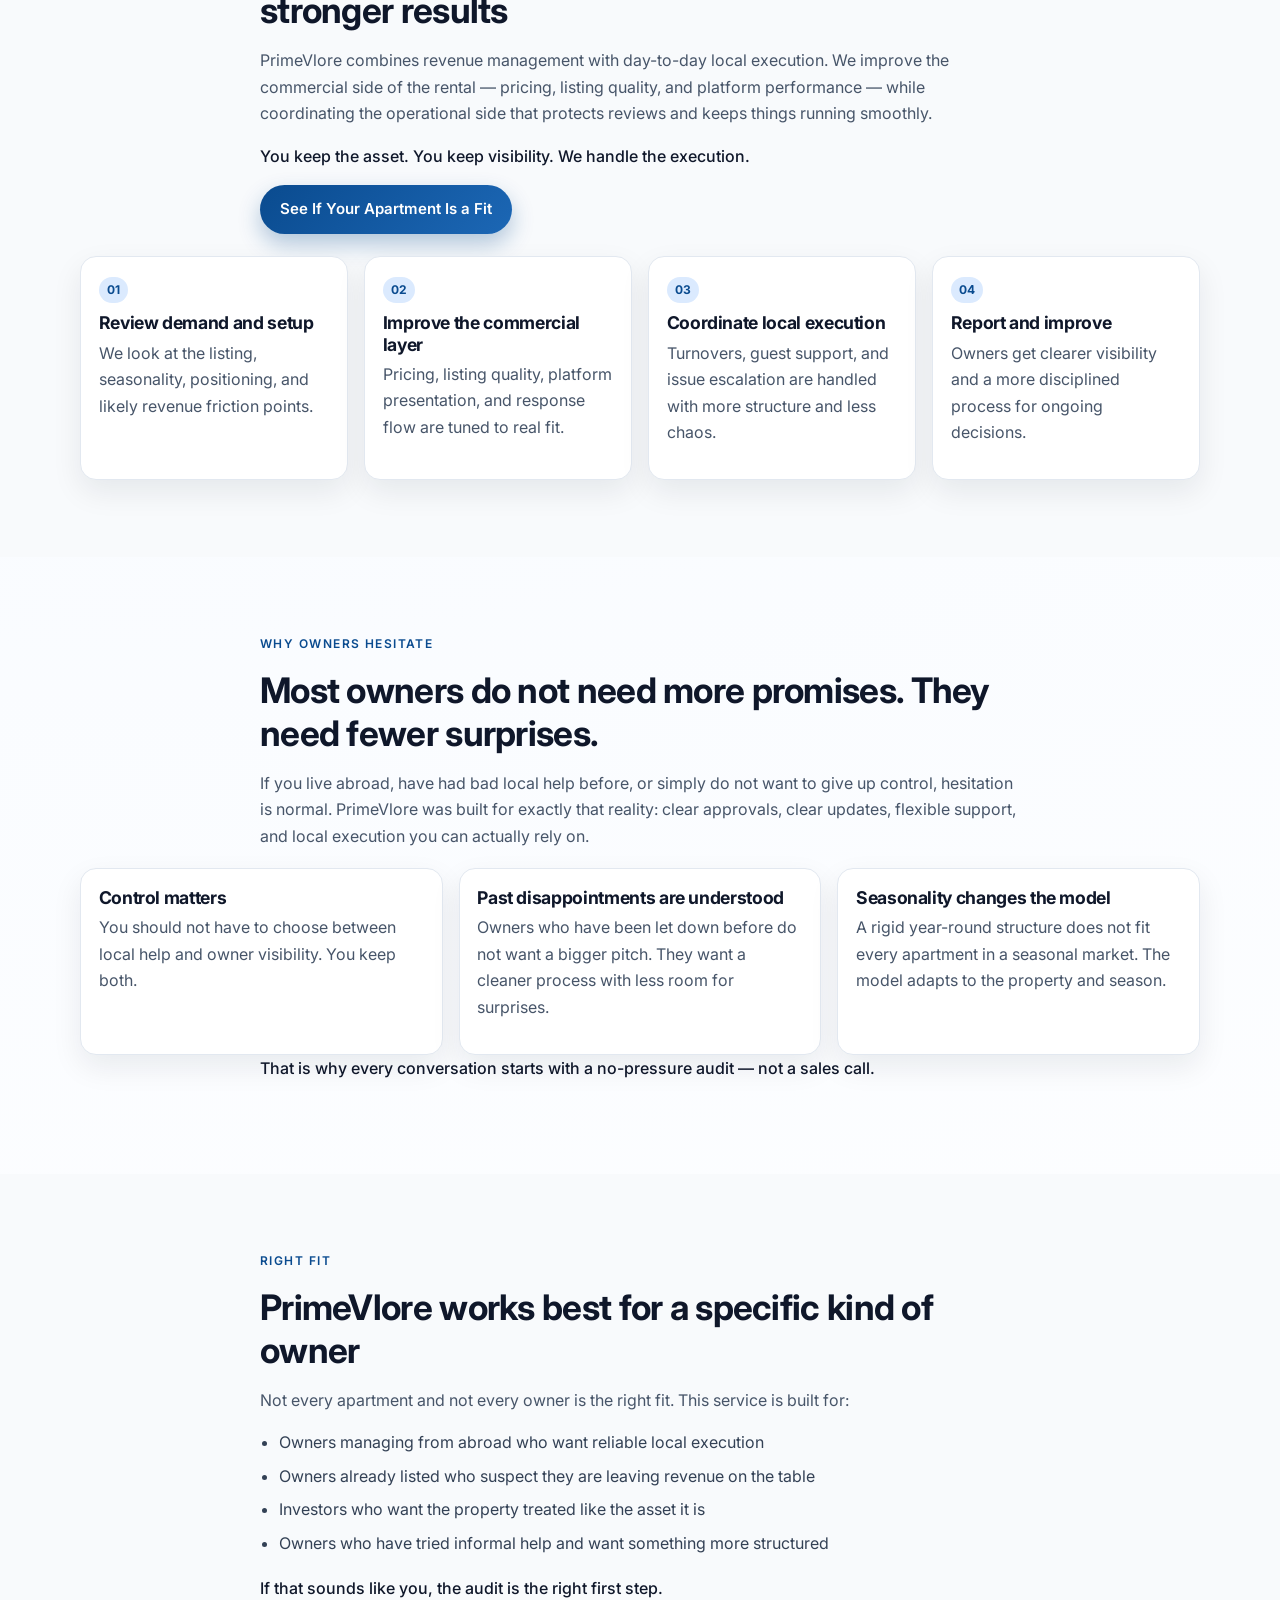
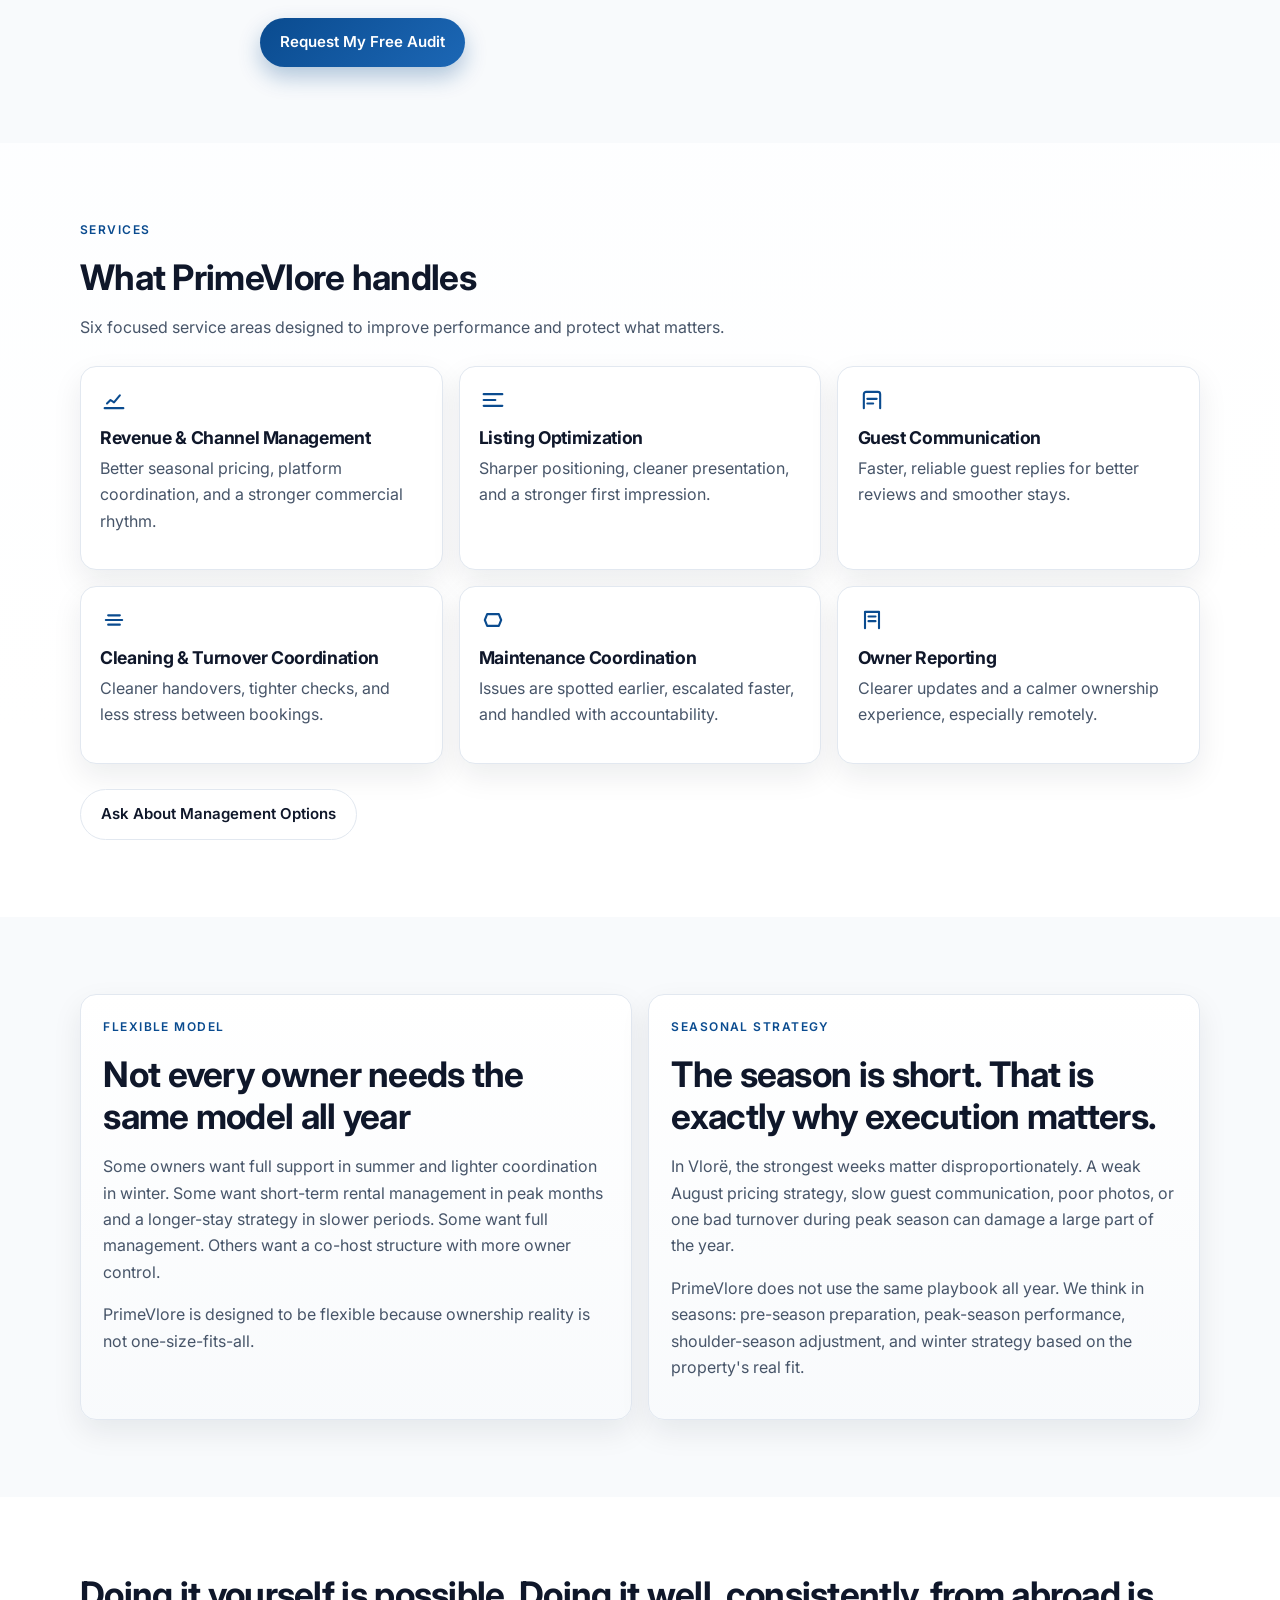
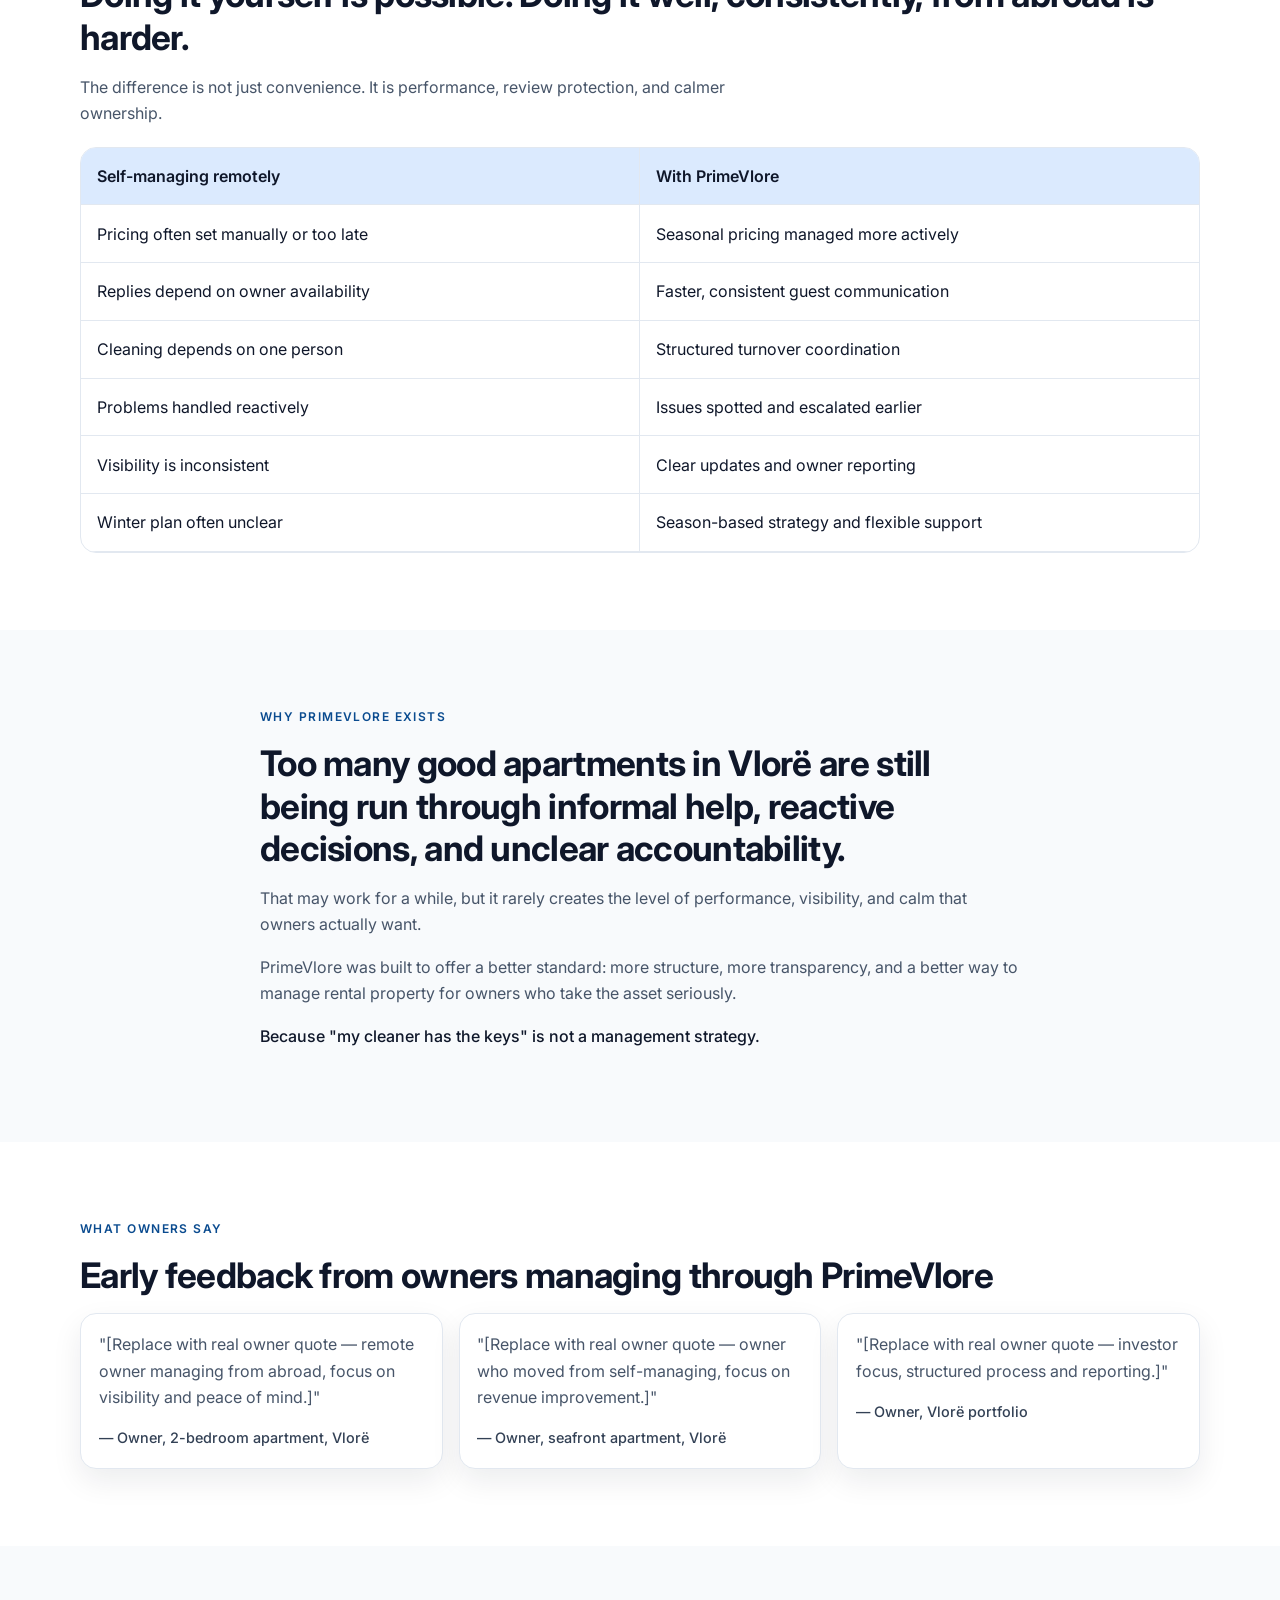
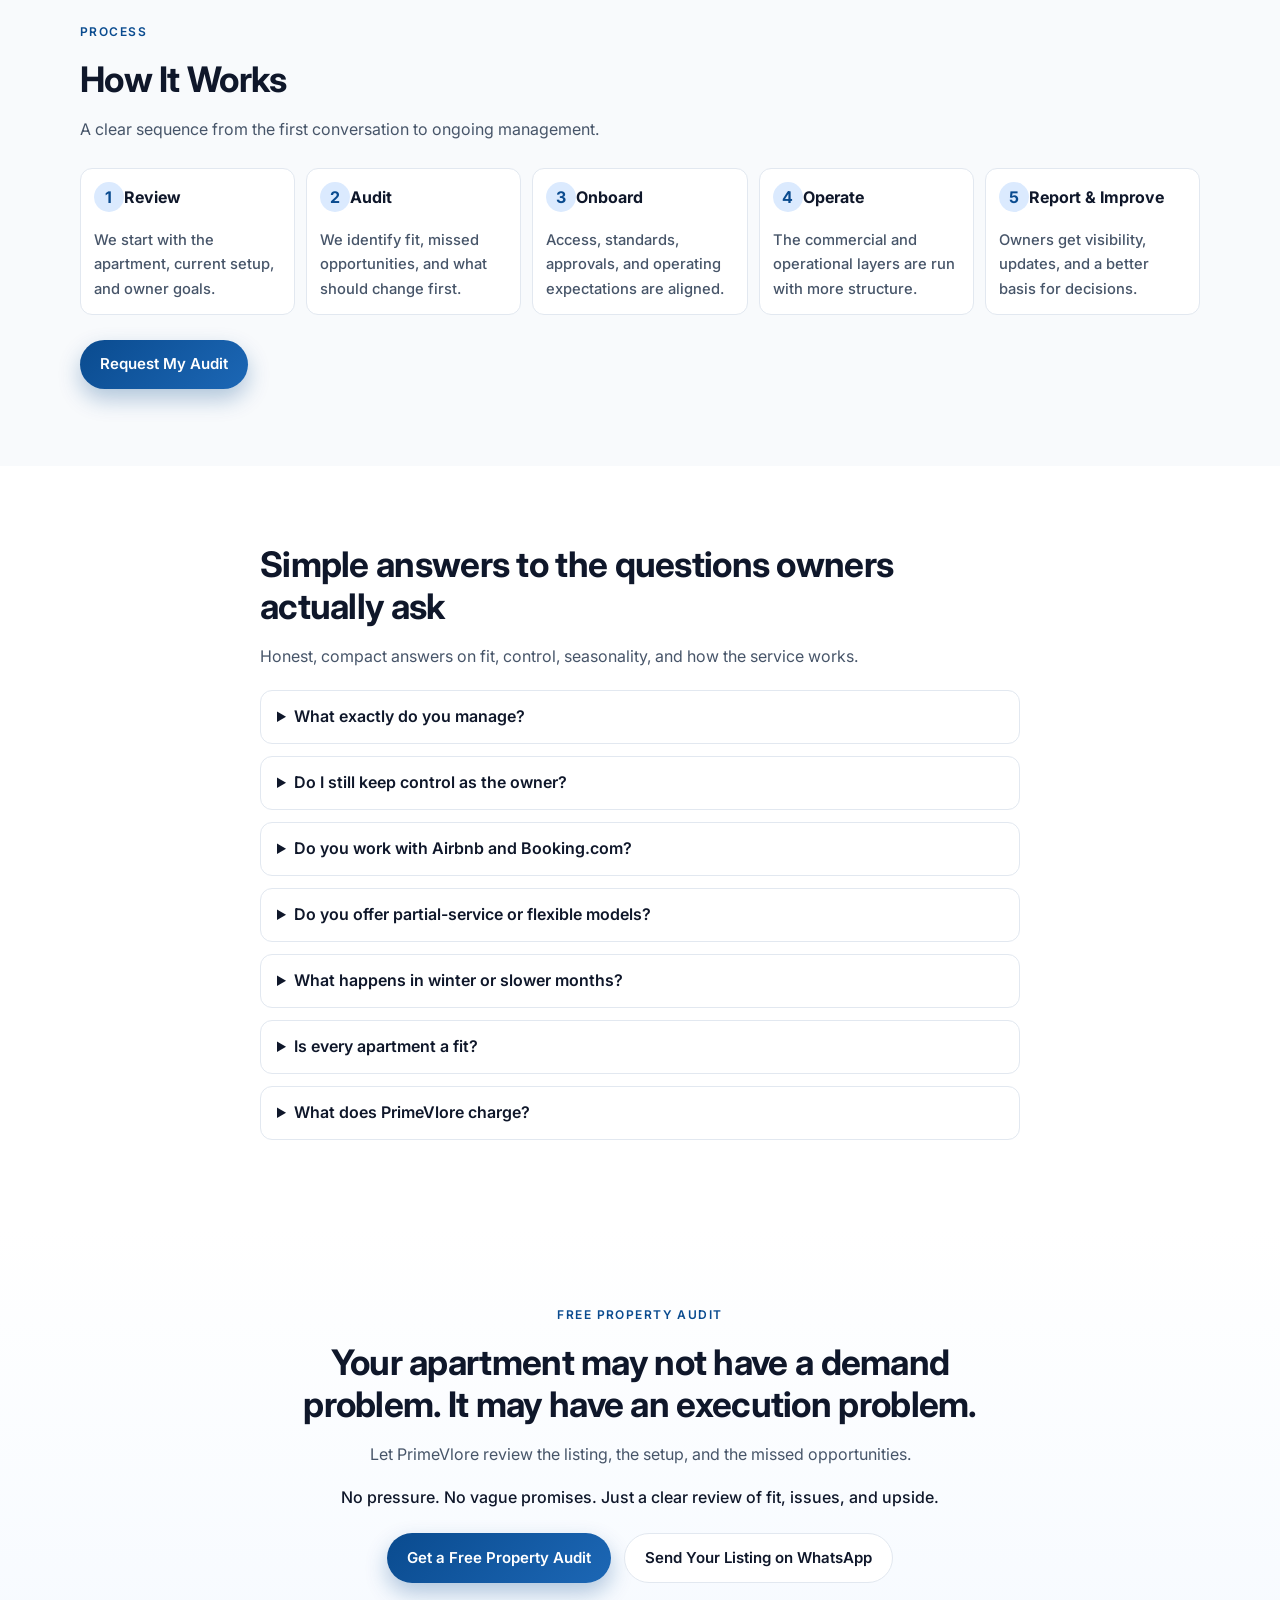
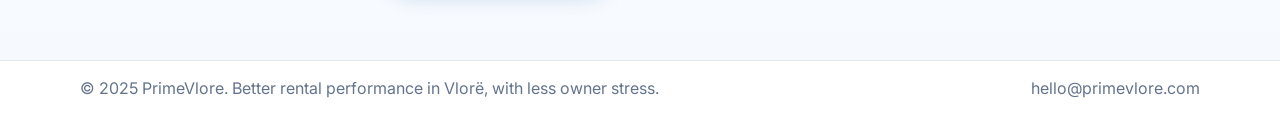
==== commit 80df7fdd: "Polish bilingual UI and expand language switch labels" ====
--- a/index.html
+++ b/index.html
@@ -20,21 +20,6 @@
     <meta property="og:type" content="website" />
     <meta property="og:title" content="PrimeVlore | Better Rental Performance in Vlorë" />
     <meta property="og:description" content="Vlorë-focused rental management for owners who want structure, transparency, and stronger annual performance." />
-      content="PrimeVlore helps Vlorë apartment owners earn more and worry less through pricing, listing optimization, guest communication, cleaner operations, and clear reporting."
-    />
-    <meta
-      name="keywords"
-      content="Vlorë property management, Airbnb management Vlorë, Booking.com management, rental management Albania, PrimeVlore"
-    />
-    <meta name="author" content="PrimeVlore" />
-    <meta name="robots" content="index,follow" />
-    <link rel="canonical" href="https://primevlore.com/" />
-    <meta property="og:type" content="website" />
-    <meta property="og:title" content="PrimeVlore | Better Rental Performance in Vlorë" />
-    <meta
-      property="og:description"
-      content="A Vlorë-focused rental management partner for owners who want structure, transparency, and stronger annual performance."
-    />
     <meta property="og:url" content="https://primevlore.com/" />
     <meta property="og:site_name" content="PrimeVlore" />
     <meta name="twitter:card" content="summary_large_image" />
@@ -43,16 +28,6 @@
     <link rel="preconnect" href="https://fonts.googleapis.com" />
     <link rel="preconnect" href="https://fonts.gstatic.com" crossorigin />
     <link href="https://fonts.googleapis.com/css2?family=Inter:wght@400;500;600;700&display=swap" rel="stylesheet" />
-    <meta
-      name="twitter:description"
-      content="Local execution. Better control. Stronger annual performance."
-    />
-    <link rel="preconnect" href="https://fonts.googleapis.com" />
-    <link rel="preconnect" href="https://fonts.gstatic.com" crossorigin />
-    <link
-      href="https://fonts.googleapis.com/css2?family=Inter:wght@400;500;600;700&display=swap"
-      rel="stylesheet"
-    />
     <link rel="stylesheet" href="styles.css" />
     <script type="application/ld+json">
       {
@@ -63,15 +38,6 @@
         "areaServed": "Vlorë",
         "description": "PrimeVlore provides rental management services for apartment owners in Vlorë.",
         "serviceType": ["Revenue & Channel Management", "Listing Optimization", "Guest Communication", "Cleaning & Turnover Coordination", "Maintenance Coordination", "Owner Reporting"]
-        "description": "PrimeVlore provides rental management services for apartment owners in Vlorë with transparent reporting and flexible seasonal support.",
-        "serviceType": [
-          "Revenue and channel management",
-          "Listing optimization",
-          "Guest communication",
-          "Cleaning and turnover coordination",
-          "Maintenance coordination",
-          "Owner reporting"
-        ]
       }
     </script>
   </head>
@@ -91,8 +57,8 @@
           <a href="#faq">FAQ</a>
           <div class="lang-switch" aria-label="Language switcher">
             <svg viewBox="0 0 24 24" aria-hidden="true"><path d="M12 3a9 9 0 1 0 0 18 9 9 0 0 0 0-18Zm-7 9h14M12 3c2.2 2.2 3.5 5.4 3.5 9S14.2 18.8 12 21c-2.2-2.2-3.5-5.4-3.5-9S9.8 5.2 12 3Z"/></svg>
-            <a class="active" href="/" aria-current="page">EN</a>
-            <a href="/sq.html">SQ</a>
+            <a class="active" href="/" aria-current="page">English</a>
+            <a href="/sq.html">Albanian</a>
           </div>
           <a class="btn btn-outline nav-cta" href="#contact">Get a Free Property Audit</a>
         </nav>
@@ -111,31 +77,11 @@
               <li>Owner control</li>
               <li>Stronger annual performance</li>
             </ul>
-    <header class="site-header">
-      <div class="container nav-shell">
-        <a class="logo" href="#top" aria-label="PrimeVlore home">PrimeVlore</a>
-        <a class="btn btn-outline" href="#contact">Talk to a Local Operator</a>
-      </div>
-    </header>
-
-    <main id="top">
-      <section class="section hero">
-        <div class="container hero-grid">
-          <div>
-            <p class="eyebrow">Vlorë-Focused Rental Management</p>
-            <h1>Turn Your Vlorë Apartment Into a Better-Performing Rental Asset</h1>
-            <p class="lead">
-              PrimeVlore helps apartment owners earn more and worry less through better pricing,
-              better listings, better guest communication, cleaner operations, and clearer owner
-              reporting.
-            </p>
-            <p class="support">Local execution. Better control. Stronger annual performance.</p>
             <div class="cta-row">
               <a class="btn btn-solid" href="#contact">Get a Free Property Audit</a>
               <a class="btn btn-outline" href="#contact">Send Your Listing on WhatsApp</a>
             </div>
             <ul class="trust-strip" aria-label="Trust strip">
-            <ul class="trust-strip" aria-label="PrimeVlore trust indicators">
               <li>Vlorë-Focused</li>
               <li>Transparent Process</li>
               <li>Owner Reporting</li>
@@ -151,15 +97,6 @@
               <li>Flexible support by season</li>
               <li>Fast issue escalation</li>
             </ul>
-          </div>
-          <aside class="glass-card" aria-label="PrimeVlore service highlights">
-            <h2>Built for ownership reality</h2>
-            <p>For remote owners, investors, and small portfolios that need structure.</p>
-            <ul>
-              <li>Clear approvals and updates</li>
-              <li>Seasonal strategy, not one fixed playbook</li>
-              <li>Fast local response and issue escalation</li>
-            </ul>
           </aside>
         </div>
       </section>
@@ -175,16 +112,6 @@
           <article class="info-card"><h3>Revenue leaks quietly</h3><p>Weak pricing and slow adjustments during peak weeks cost more than most owners realise — often across the most valuable part of the year.</p></article>
           <article class="info-card"><h3>Operations depend on one phone call</h3><p>When cleaning, guest issues, and maintenance rest on a single informal contact, one bad moment can damage a review — and a relationship.</p></article>
           <article class="info-card"><h3>Owners are left guessing</h3><p>Vague updates, missed calls, and no reporting are not just frustrating. For a remote owner, they are a real business risk.</p></article>
-        </div>
-          <p class="eyebrow">The Core Problem</p>
-          <h2>Most Vlorë apartments are listed. Few are truly managed.</h2>
-          <p>
-            A live listing is not the same as a high-performing rental. Many owners lose money
-            through weak pricing, poor photos, slow guest replies, unreliable cleaning, and no
-            real system behind the property. That is where revenue leaks. That is where reviews
-            suffer. That is where passive income turns into stress.
-          </p>
-          <p class="support">PrimeVlore exists to fix that.</p>
         </div>
       </section>
 
@@ -201,17 +128,6 @@
           <article class="step-card"><span>02</span><h3>Improve the commercial layer</h3><p>Pricing, listing quality, platform presentation, and response flow are tuned to real fit.</p></article>
           <article class="step-card"><span>03</span><h3>Coordinate local execution</h3><p>Turnovers, guest support, and issue escalation are handled with more structure and less chaos.</p></article>
           <article class="step-card"><span>04</span><h3>Report and improve</h3><p>Owners get clearer visibility and a more disciplined process for ongoing decisions.</p></article>
-        </div>
-          <p class="eyebrow">The Solution</p>
-          <h2>A local operating system for owners who want stronger results</h2>
-          <p>
-            PrimeVlore combines revenue management with day-to-day local execution. We improve the
-            commercial side of the rental — pricing, listing quality, and platform performance —
-            while coordinating the operational side that protects reviews and keeps things running
-            smoothly.
-          </p>
-          <p class="support">You keep the asset. You keep visibility. We handle the execution.</p>
-          <a class="btn btn-solid" href="#contact">See If Your Apartment Is a Fit</a>
         </div>
       </section>
 
@@ -257,51 +173,6 @@
             <article class="service-card"><svg viewBox="0 0 24 24" aria-hidden="true"><path d="M5 12h14M7 8h10M7 16h10"/></svg><h3>Cleaning &amp; Turnover Coordination</h3><p>Cleaner handovers, tighter checks, and less stress between bookings.</p></article>
             <article class="service-card"><svg viewBox="0 0 24 24" aria-hidden="true"><path d="M7 7h10l2 5-2 5H7l-2-5 2-5z"/></svg><h3>Maintenance Coordination</h3><p>Issues are spotted earlier, escalated faster, and handled with accountability.</p></article>
             <article class="service-card"><svg viewBox="0 0 24 24" aria-hidden="true"><path d="M6 19V5h12v14M9 9h6M9 13h6"/></svg><h3>Owner Reporting</h3><p>Clearer updates and a calmer ownership experience, especially remotely.</p></article>
-          <h2>Most owners do not need more promises. They need fewer surprises.</h2>
-          <p>
-            If you live abroad, have had bad local help before, or simply do not want to give up
-            control, hesitation is normal. PrimeVlore was built for exactly that reality: clear
-            approvals, clear updates, flexible support, and local execution you can actually rely
-            on.
-          </p>
-        </div>
-      </section>
-
-      <section class="section alt">
-        <div class="container">
-          <p class="eyebrow">Services</p>
-          <h2>What PrimeVlore handles</h2>
-          <div class="service-grid">
-            <article class="service-card">
-              <svg viewBox="0 0 24 24" aria-hidden="true"><path d="M4 19h16M6 15l3-3 3 2 5-6"/></svg>
-              <h3>Revenue &amp; Channel Management</h3>
-              <p>Seasonal pricing, channel mix, and daily performance tuning.</p>
-            </article>
-            <article class="service-card">
-              <svg viewBox="0 0 24 24" aria-hidden="true"><path d="M4 7h16M4 12h10M4 17h16"/></svg>
-              <h3>Listing Optimization</h3>
-              <p>Sharper listing structure, photo direction, and conversion-focused copy.</p>
-            </article>
-            <article class="service-card">
-              <svg viewBox="0 0 24 24" aria-hidden="true"><path d="M5 19V7a2 2 0 0 1 2-2h10a2 2 0 0 1 2 2v12M8 11h8M8 15h5"/></svg>
-              <h3>Guest Communication</h3>
-              <p>Fast, professional responses that protect reviews and reduce friction.</p>
-            </article>
-            <article class="service-card">
-              <svg viewBox="0 0 24 24" aria-hidden="true"><path d="M5 12h14M7 8h10M7 16h10"/></svg>
-              <h3>Cleaning &amp; Turnover Coordination</h3>
-              <p>Structured turnovers and readiness checks between every stay.</p>
-            </article>
-            <article class="service-card">
-              <svg viewBox="0 0 24 24" aria-hidden="true"><path d="M7 7h10l2 5-2 5H7l-2-5 2-5z"/></svg>
-              <h3>Maintenance Coordination</h3>
-              <p>Early issue spotting and reliable local follow-up when needed.</p>
-            </article>
-            <article class="service-card">
-              <svg viewBox="0 0 24 24" aria-hidden="true"><path d="M6 19V5h12v14M9 9h6M9 13h6"/></svg>
-              <h3>Owner Reporting</h3>
-              <p>Clear updates and reporting so you always know what is happening.</p>
-            </article>
           </div>
           <a class="btn btn-outline" href="#contact">Ask About Management Options</a>
         </div>
@@ -373,76 +244,6 @@
             <li><span>3</span><strong>Onboard</strong><p>Access, standards, approvals, and operating expectations are aligned.</p></li>
             <li><span>4</span><strong>Operate</strong><p>The commercial and operational layers are run with more structure.</p></li>
             <li><span>5</span><strong>Report &amp; Improve</strong><p>Owners get visibility, updates, and a better basis for decisions.</p></li>
-      <section class="section">
-        <div class="container split">
-          <div>
-            <p class="eyebrow">Flexible Model</p>
-            <h2>Not every owner needs the same model all year</h2>
-            <p>
-              Some owners want full support in summer and lighter coordination in winter. Some
-              want short-term rental management in peak months and a longer-stay strategy in slower
-              periods. Some want full management. Others want a co-host structure with more owner
-              control.
-            </p>
-            <p>PrimeVlore is designed to be flexible because ownership reality is not one-size-fits-all.</p>
-          </div>
-          <div>
-            <p class="eyebrow">Seasonal Strategy</p>
-            <h2>The season is short. That is exactly why execution matters.</h2>
-            <p>
-              PrimeVlore does not use the same playbook all year. We think in seasons:
-              pre-season preparation, peak-season performance, shoulder-season adjustment, and
-              winter strategy based on the property’s real fit.
-            </p>
-          </div>
-        </div>
-      </section>
-
-      <section class="section alt">
-        <div class="container">
-          <h2>Doing it yourself is possible. Doing it well, consistently, from abroad is harder.</h2>
-          <div class="comparison" role="table" aria-label="Comparison table">
-            <div class="row head" role="row">
-              <div role="columnheader">Self-managing remotely</div>
-              <div role="columnheader">With PrimeVlore</div>
-            </div>
-            <div class="row" role="row"><div>Pricing often set manually or too late</div><div>Seasonal pricing managed more actively</div></div>
-            <div class="row" role="row"><div>Replies depend on owner availability</div><div>Faster guest communication</div></div>
-            <div class="row" role="row"><div>Cleaning depends on one person</div><div>Structured turnover coordination</div></div>
-            <div class="row" role="row"><div>Problems handled reactively</div><div>Issues spotted and escalated earlier</div></div>
-            <div class="row" role="row"><div>Visibility is inconsistent</div><div>Clear updates and owner reporting</div></div>
-            <div class="row" role="row"><div>Winter plan often unclear</div><div>Season-based strategy and flexible support</div></div>
-          </div>
-          <p class="support">The difference is not just convenience. It is performance, review protection, and calmer ownership.</p>
-        </div>
-      </section>
-
-      <section class="section">
-        <div class="container narrow">
-          <p class="eyebrow">Why PrimeVlore exists</p>
-          <h2>Too many good apartments in Vlorë are still managed informally.</h2>
-          <p>
-            Too many good apartments in Vlorë are still being run through informal help, reactive
-            decisions, and unclear accountability. That may work for a while. But it rarely creates
-            the level of performance, visibility, and calm that owners actually want.
-          </p>
-          <p>
-            PrimeVlore was built to offer a better standard: more structure, more transparency, and
-            a better way to manage rental property for owners who take the asset seriously.
-          </p>
-        </div>
-      </section>
-
-      <section class="section alt">
-        <div class="container">
-          <p class="eyebrow">Process</p>
-          <h2>A simple process</h2>
-          <ol class="steps">
-            <li><span>1</span>Review</li>
-            <li><span>2</span>Audit</li>
-            <li><span>3</span>Onboard</li>
-            <li><span>4</span>Operate</li>
-            <li><span>5</span>Report &amp; Improve</li>
           </ol>
           <a class="btn btn-solid" href="#contact">Request My Audit</a>
         </div>
@@ -459,49 +260,6 @@
           <details><summary>What happens in winter or slower months?</summary><p>Winter strategy should not be an afterthought. Depending on the apartment, that may mean lighter support, longer stays, different pricing posture, or a selective low-season operating plan.</p></details>
           <details><summary>Is every apartment a fit?</summary><p>No. Some apartments have stronger short-term rental potential than others. The audit gives a clear view of fit, issues, and likely upside before moving further.</p></details>
           <details><summary>What does PrimeVlore charge?</summary><p>Pricing is based on service scope and property setup. There is no public standard rate because support can be lighter or more involved depending on season and owner goals. Pricing is discussed directly in the audit conversation — with no obligation.</p></details>
-      <section class="section">
-        <div class="container narrow">
-          <p class="eyebrow">FAQ</p>
-          <h2>Simple answers to the questions owners actually ask</h2>
-          <details>
-            <summary>What exactly does PrimeVlore manage?</summary>
-            <p>
-              We manage pricing, listing quality, guest communication, turnover coordination,
-              maintenance coordination, and owner reporting.
-            </p>
-          </details>
-          <details>
-            <summary>Do I keep control as the owner?</summary>
-            <p>
-              Yes. You keep the asset and visibility. PrimeVlore runs local execution with clear
-              approvals and updates.
-            </p>
-          </details>
-          <details>
-            <summary>Do you support Airbnb and Booking.com?</summary>
-            <p>Yes. PrimeVlore supports both Airbnb and Booking.com channel performance.</p>
-          </details>
-          <details>
-            <summary>Can I choose partial service options?</summary>
-            <p>
-              Yes. Service can be full-management or more flexible co-host style depending on your
-              goals and season.
-            </p>
-          </details>
-          <details>
-            <summary>What happens in winter or slow months?</summary>
-            <p>
-              We apply a season-based strategy with clear winter planning aligned to the property’s
-              real fit.
-            </p>
-          </details>
-          <details>
-            <summary>Is every apartment a fit?</summary>
-            <p>
-              No. We review each property first and give a clear recommendation on fit, issues, and
-              upside.
-            </p>
-          </details>
         </div>
       </section>
 
@@ -514,7 +272,6 @@
           <div class="cta-row centered">
             <a class="btn btn-solid" href="mailto:hello@primevlore.com">Get a Free Property Audit</a>
             <a class="btn btn-outline" href="https://wa.me/?text=Hi%20PrimeVlore%2C%20I%20want%20a%20free%20property%20audit%20for%20my%20apartment%20in%20Vlore.">Send Your Listing on WhatsApp</a>
-            <a class="btn btn-outline" href="https://wa.me/355000000000">Send Your Listing on WhatsApp</a>
           </div>
         </div>
       </section>
@@ -523,7 +280,6 @@
     <footer class="site-footer">
       <div class="container footer-shell">
         <p>© 2025 PrimeVlore. Better rental performance in Vlorë, with less owner stress.</p>
-        <p>© <span id="year"></span> PrimeVlore. All rights reserved.</p>
         <a href="mailto:hello@primevlore.com">hello@primevlore.com</a>
       </div>
     </footer>
@@ -541,7 +297,6 @@
           menuToggle?.setAttribute('aria-expanded', 'false');
         });
       });
-      document.getElementById("year").textContent = new Date().getFullYear();
     </script>
   </body>
 </html>
--- a/styles.css
+++ b/styles.css
@@ -12,14 +12,6 @@
 
 * { box-sizing: border-box; }
 html { scroll-behavior: smooth; }
-* {
-  box-sizing: border-box;
-}
-
-html {
-  scroll-behavior: smooth;
-}
-
 body {
   margin: 0;
   font-family: "Inter", -apple-system, BlinkMacSystemFont, "Segoe UI", sans-serif;
@@ -39,49 +31,6 @@
 h2 { font-size: clamp(1.6rem, 3vw, 2.2rem); margin-bottom: 1rem; }
 h3 { font-size: 1.1rem; margin-bottom: 0.4rem; }
 p { margin: 0 0 1rem; color: var(--muted); }
-.container {
-  width: min(1120px, 92vw);
-  margin: 0 auto;
-}
-
-.narrow {
-  width: min(760px, 92vw);
-}
-
-.section {
-  padding: 5.5rem 0;
-}
-
-.alt {
-  background: var(--surface);
-}
-
-h1,
-h2,
-h3 {
-  margin: 0;
-  letter-spacing: -0.02em;
-  line-height: 1.2;
-}
-
-h1 {
-  font-size: clamp(2rem, 5vw, 3.6rem);
-}
-
-h2 {
-  font-size: clamp(1.7rem, 3vw, 2.3rem);
-  margin-bottom: 1rem;
-}
-
-h3 {
-  font-size: 1.1rem;
-  margin-bottom: 0.4rem;
-}
-
-p {
-  margin: 0 0 1rem;
-  color: var(--muted);
-}
 
 .eyebrow {
   text-transform: uppercase;
@@ -130,8 +79,8 @@
   stroke-linecap: round; stroke-linejoin: round;
 }
 .lang-switch a {
-  font-size: 0.78rem; font-weight: 700; color: #334155; text-decoration: none;
-  padding: 0.12rem 0.28rem; border-radius: 999px;
+  font-size: 0.76rem; font-weight: 700; color: #334155; text-decoration: none;
+  padding: 0.16rem 0.42rem; border-radius: 999px; white-space: nowrap;
 }
 .lang-switch a.active { background: var(--brand-soft); color: var(--brand); }
 
@@ -262,276 +211,4 @@
 @media (prefers-reduced-motion: reduce) {
   html { scroll-behavior: auto; }
   * { animation: none !important; transition: none !important; }
-
-.lead {
-  font-size: clamp(1.02rem, 2.1vw, 1.22rem);
-  max-width: 60ch;
-  margin-top: 1.2rem;
-}
-
-.support {
-  color: var(--text);
-  font-weight: 500;
-}
-
-.site-header {
-  position: sticky;
-  top: 0;
-  z-index: 5;
-  background: rgba(255, 255, 255, 0.88);
-  backdrop-filter: blur(10px);
-  border-bottom: 1px solid rgba(226, 232, 240, 0.65);
-}
-
-.nav-shell,
-.footer-shell {
-  display: flex;
-  justify-content: space-between;
-  align-items: center;
-  gap: 1rem;
-  padding: 0.85rem 0;
-}
-
-.logo {
-  font-size: 1.2rem;
-  font-weight: 700;
-  color: var(--text);
-  text-decoration: none;
-}
-
-.btn {
-  display: inline-flex;
-  align-items: center;
-  justify-content: center;
-  border-radius: 999px;
-  padding: 0.75rem 1.25rem;
-  text-decoration: none;
-  font-weight: 600;
-  font-size: 0.95rem;
-  transition: transform 0.2s ease, box-shadow 0.2s ease, background 0.2s ease;
-}
-
-.btn:hover {
-  transform: translateY(-1px);
-}
-
-.btn-solid {
-  background: linear-gradient(135deg, #0a4b8f, #1c67b5);
-  color: #fff;
-  box-shadow: 0 10px 22px rgba(10, 75, 143, 0.3);
-}
-
-.btn-outline {
-  border: 1px solid var(--line);
-  color: var(--text);
-  background: #fff;
-}
-
-.hero-grid {
-  display: grid;
-  grid-template-columns: 1.25fr 0.75fr;
-  gap: 2rem;
-  align-items: start;
-}
-
-.cta-row {
-  margin-top: 1.7rem;
-  display: flex;
-  flex-wrap: wrap;
-  gap: 0.8rem;
-}
-
-.centered {
-  justify-content: center;
-}
-
-.trust-strip {
-  margin: 1.75rem 0 0;
-  padding: 1rem;
-  list-style: none;
-  display: flex;
-  flex-wrap: wrap;
-  gap: 0.8rem;
-  border: 1px solid var(--line);
-  border-radius: var(--radius);
-  background: #fff;
-}
-
-.trust-strip li {
-  padding: 0.35rem 0.7rem;
-  border: 1px solid var(--line);
-  border-radius: 999px;
-  font-size: 0.85rem;
-  color: #1e293b;
-}
-
-.glass-card {
-  background: linear-gradient(180deg, rgba(255, 255, 255, 0.95), rgba(248, 250, 252, 0.95));
-  border: 1px solid var(--line);
-  border-radius: var(--radius);
-  padding: 1.4rem;
-  box-shadow: var(--shadow);
-}
-
-.glass-card ul {
-  margin: 1rem 0 0;
-  padding-left: 1.1rem;
-  color: var(--muted);
-}
-
-.service-grid {
-  display: grid;
-  grid-template-columns: repeat(3, minmax(0, 1fr));
-  gap: 1rem;
-  margin: 2rem 0;
-}
-
-.service-card {
-  background: #fff;
-  border: 1px solid var(--line);
-  border-radius: var(--radius);
-  padding: 1.2rem;
-  box-shadow: var(--shadow);
-}
-
-.service-card svg {
-  width: 28px;
-  height: 28px;
-  margin-bottom: 0.8rem;
-  stroke: var(--brand);
-  fill: none;
-  stroke-width: 1.8;
-  stroke-linecap: round;
-  stroke-linejoin: round;
-}
-
-.split {
-  display: grid;
-  grid-template-columns: repeat(2, minmax(0, 1fr));
-  gap: 2rem;
-}
-
-.comparison {
-  margin-top: 1.5rem;
-  border: 1px solid var(--line);
-  border-radius: var(--radius);
-  overflow: hidden;
-  background: #fff;
-}
-
-.row {
-  display: grid;
-  grid-template-columns: repeat(2, minmax(0, 1fr));
-}
-
-.row > div {
-  padding: 0.95rem 1rem;
-  border-bottom: 1px solid var(--line);
-}
-
-.row > div:first-child {
-  border-right: 1px solid var(--line);
-}
-
-.row.head {
-  background: var(--brand-soft);
-  font-weight: 600;
-}
-
-.steps {
-  list-style: none;
-  padding: 0;
-  margin: 2rem 0;
-  display: grid;
-  grid-template-columns: repeat(5, minmax(0, 1fr));
-  gap: 0.7rem;
-}
-
-.steps li {
-  border: 1px solid var(--line);
-  border-radius: 12px;
-  background: #fff;
-  padding: 0.8rem;
-  text-align: center;
-  font-weight: 500;
-}
-
-.steps span {
-  display: block;
-  width: 30px;
-  height: 30px;
-  margin: 0 auto 0.45rem;
-  border-radius: 999px;
-  background: var(--brand-soft);
-  color: var(--brand);
-  font-weight: 700;
-  line-height: 30px;
-}
-
-details {
-  border: 1px solid var(--line);
-  border-radius: 12px;
-  padding: 0.8rem 1rem;
-  background: #fff;
-  margin-bottom: 0.75rem;
-}
-
-summary {
-  font-weight: 600;
-  cursor: pointer;
-}
-
-.cta-final {
-  background: linear-gradient(180deg, #ffffff, #f6faff);
-  text-align: center;
-}
-
-.site-footer {
-  border-top: 1px solid var(--line);
-  background: #fff;
-}
-
-.site-footer p,
-.site-footer a {
-  margin: 0;
-  color: #64748b;
-  text-decoration: none;
-}
-
-@media (max-width: 920px) {
-  .hero-grid,
-  .split,
-  .service-grid {
-    grid-template-columns: 1fr;
-  }
-
-  .steps {
-    grid-template-columns: repeat(2, minmax(0, 1fr));
-  }
-}
-
-@media (max-width: 680px) {
-  .section {
-    padding: 4rem 0;
-  }
-
-  .nav-shell,
-  .footer-shell {
-    flex-direction: column;
-  }
-
-  .row {
-    grid-template-columns: 1fr;
-  }
-
-  .row > div:first-child {
-    border-right: 0;
-    border-bottom: 1px solid var(--line);
-    font-weight: 600;
-    background: #f8fafc;
-  }
-
-  .steps {
-    grid-template-columns: 1fr;
-  }
-}
+}
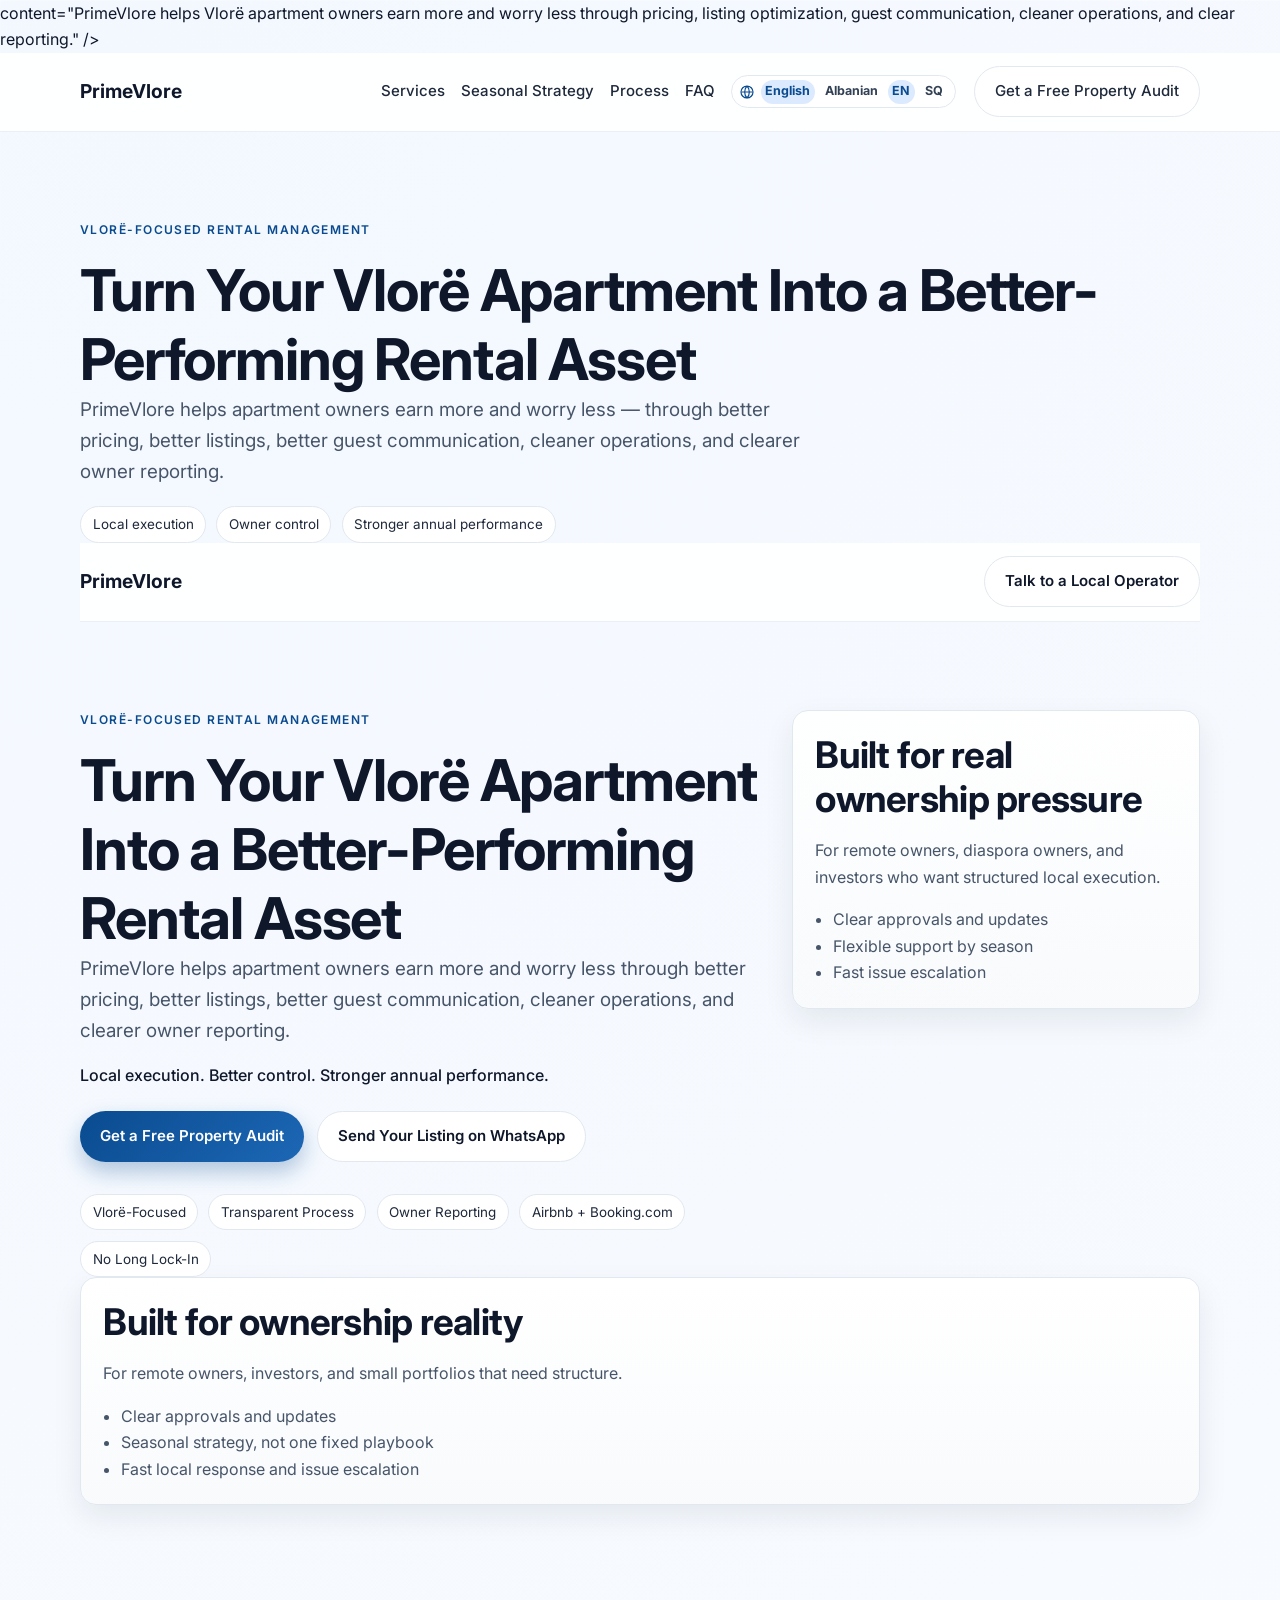
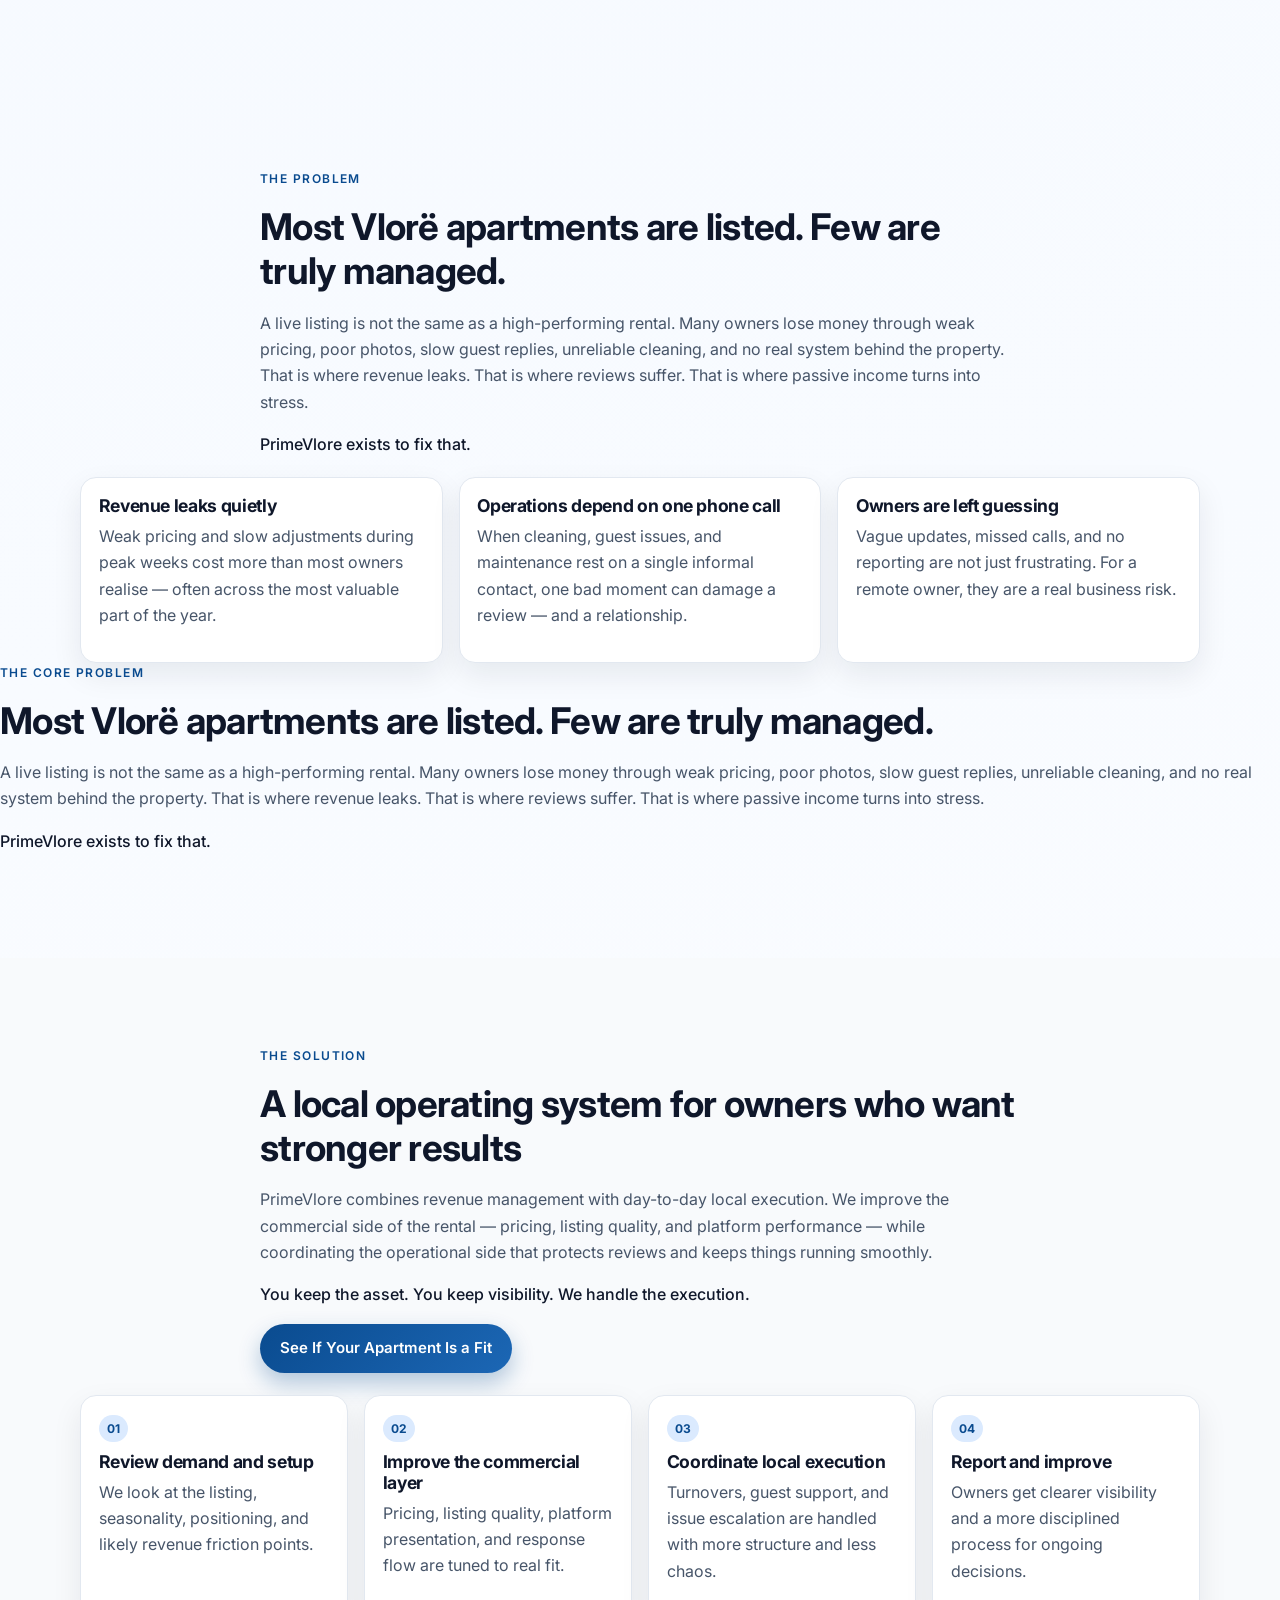
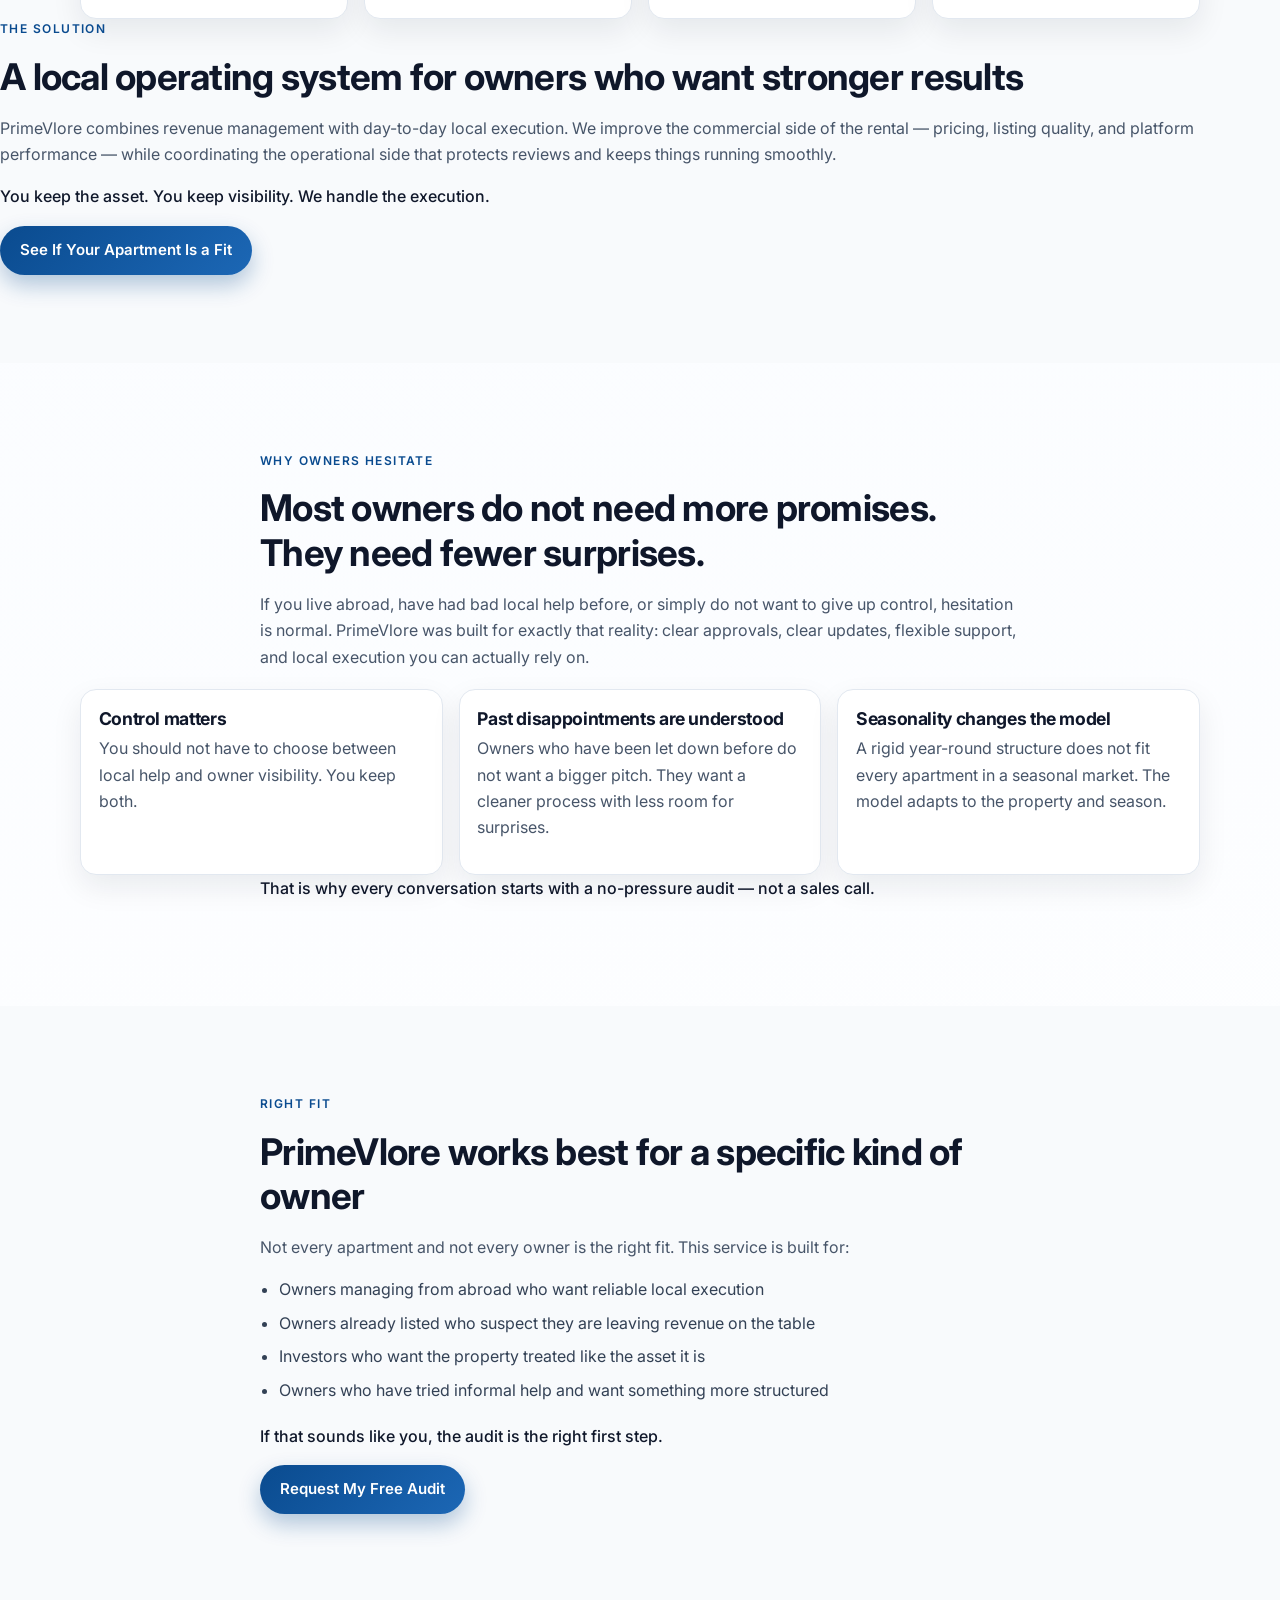
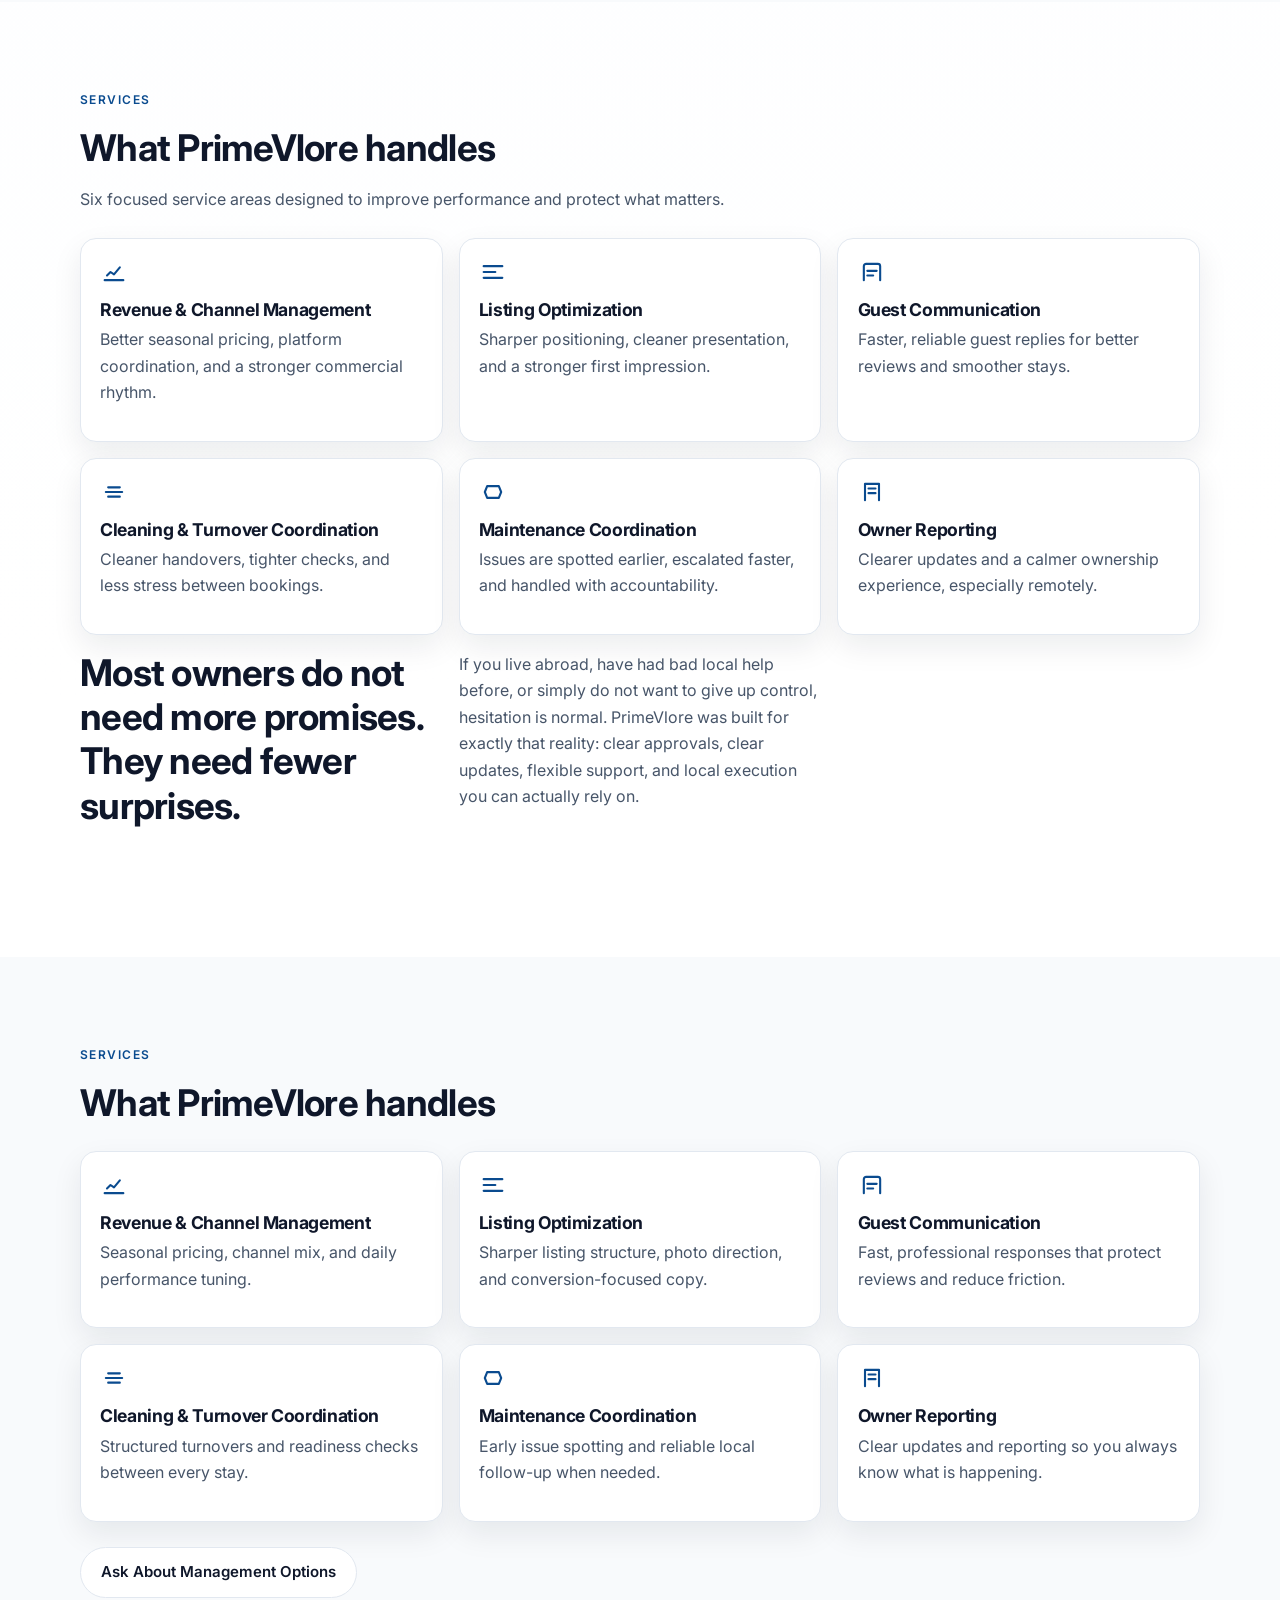
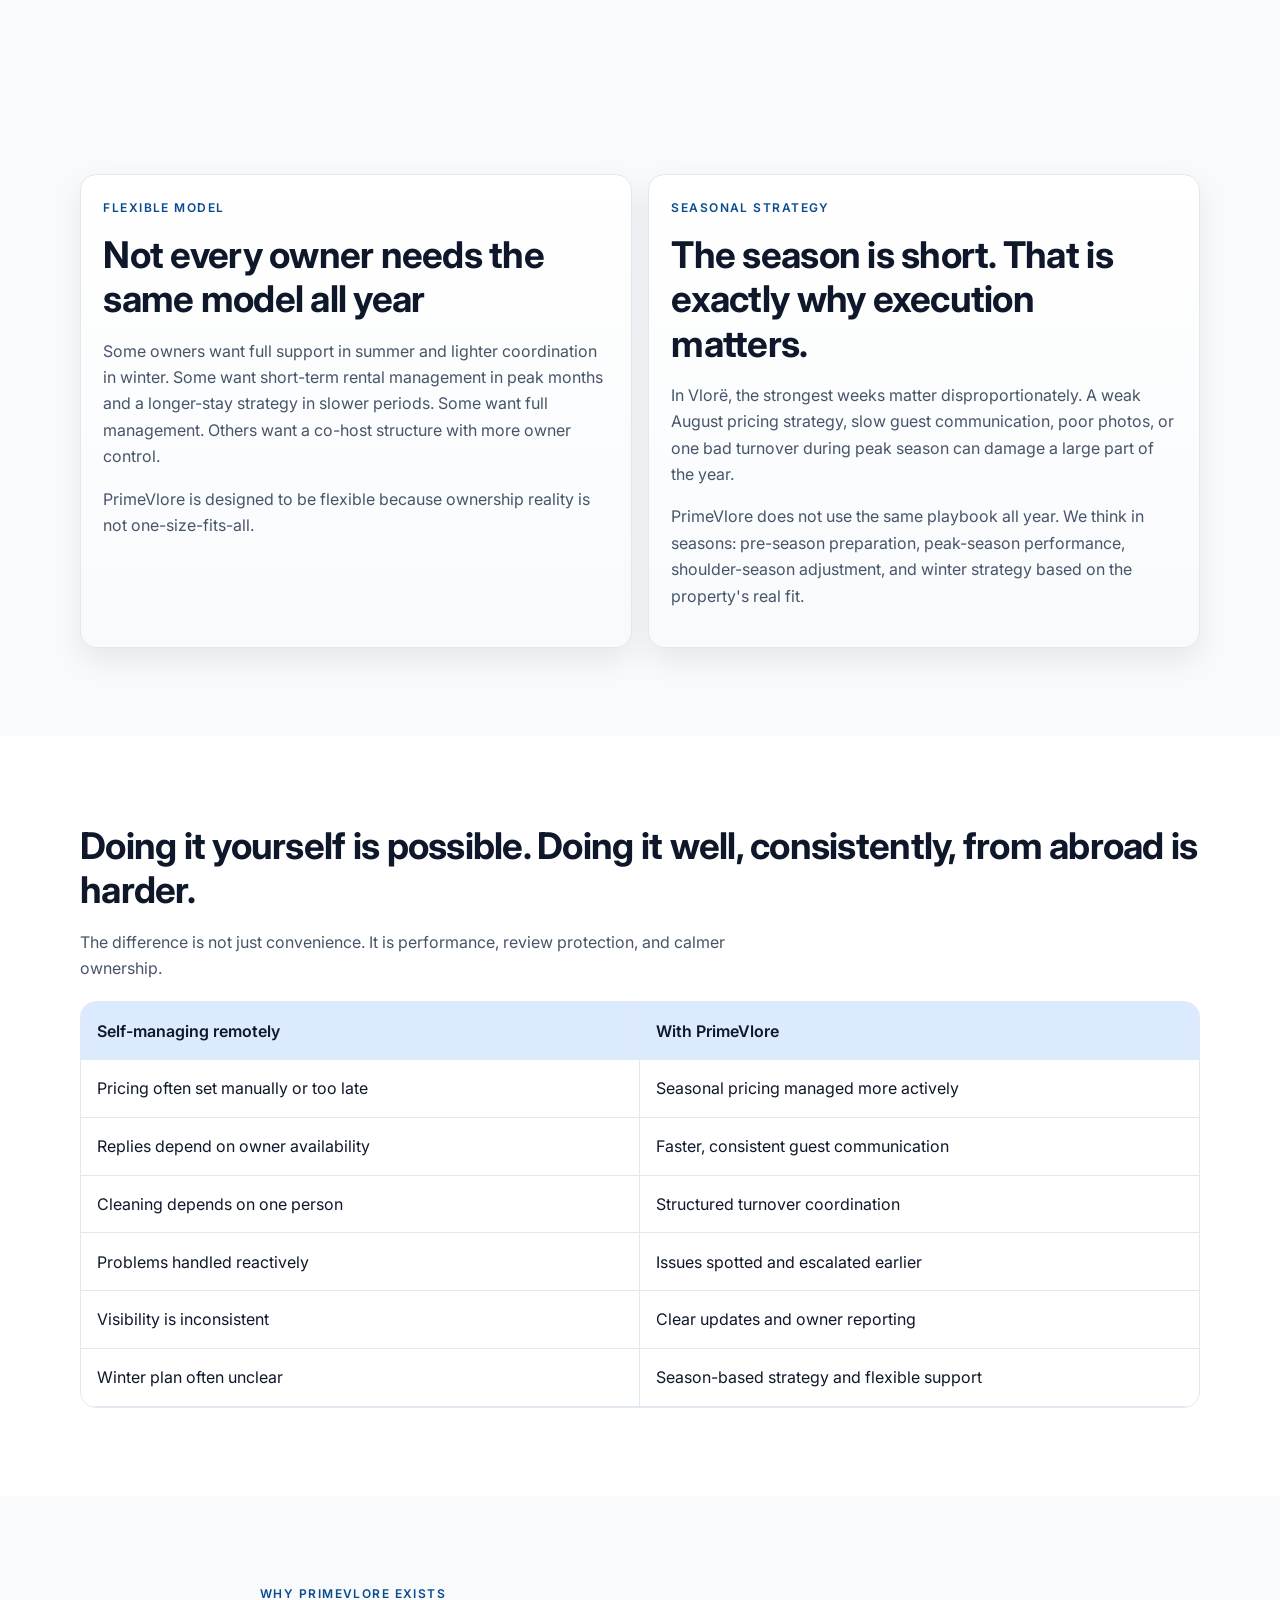
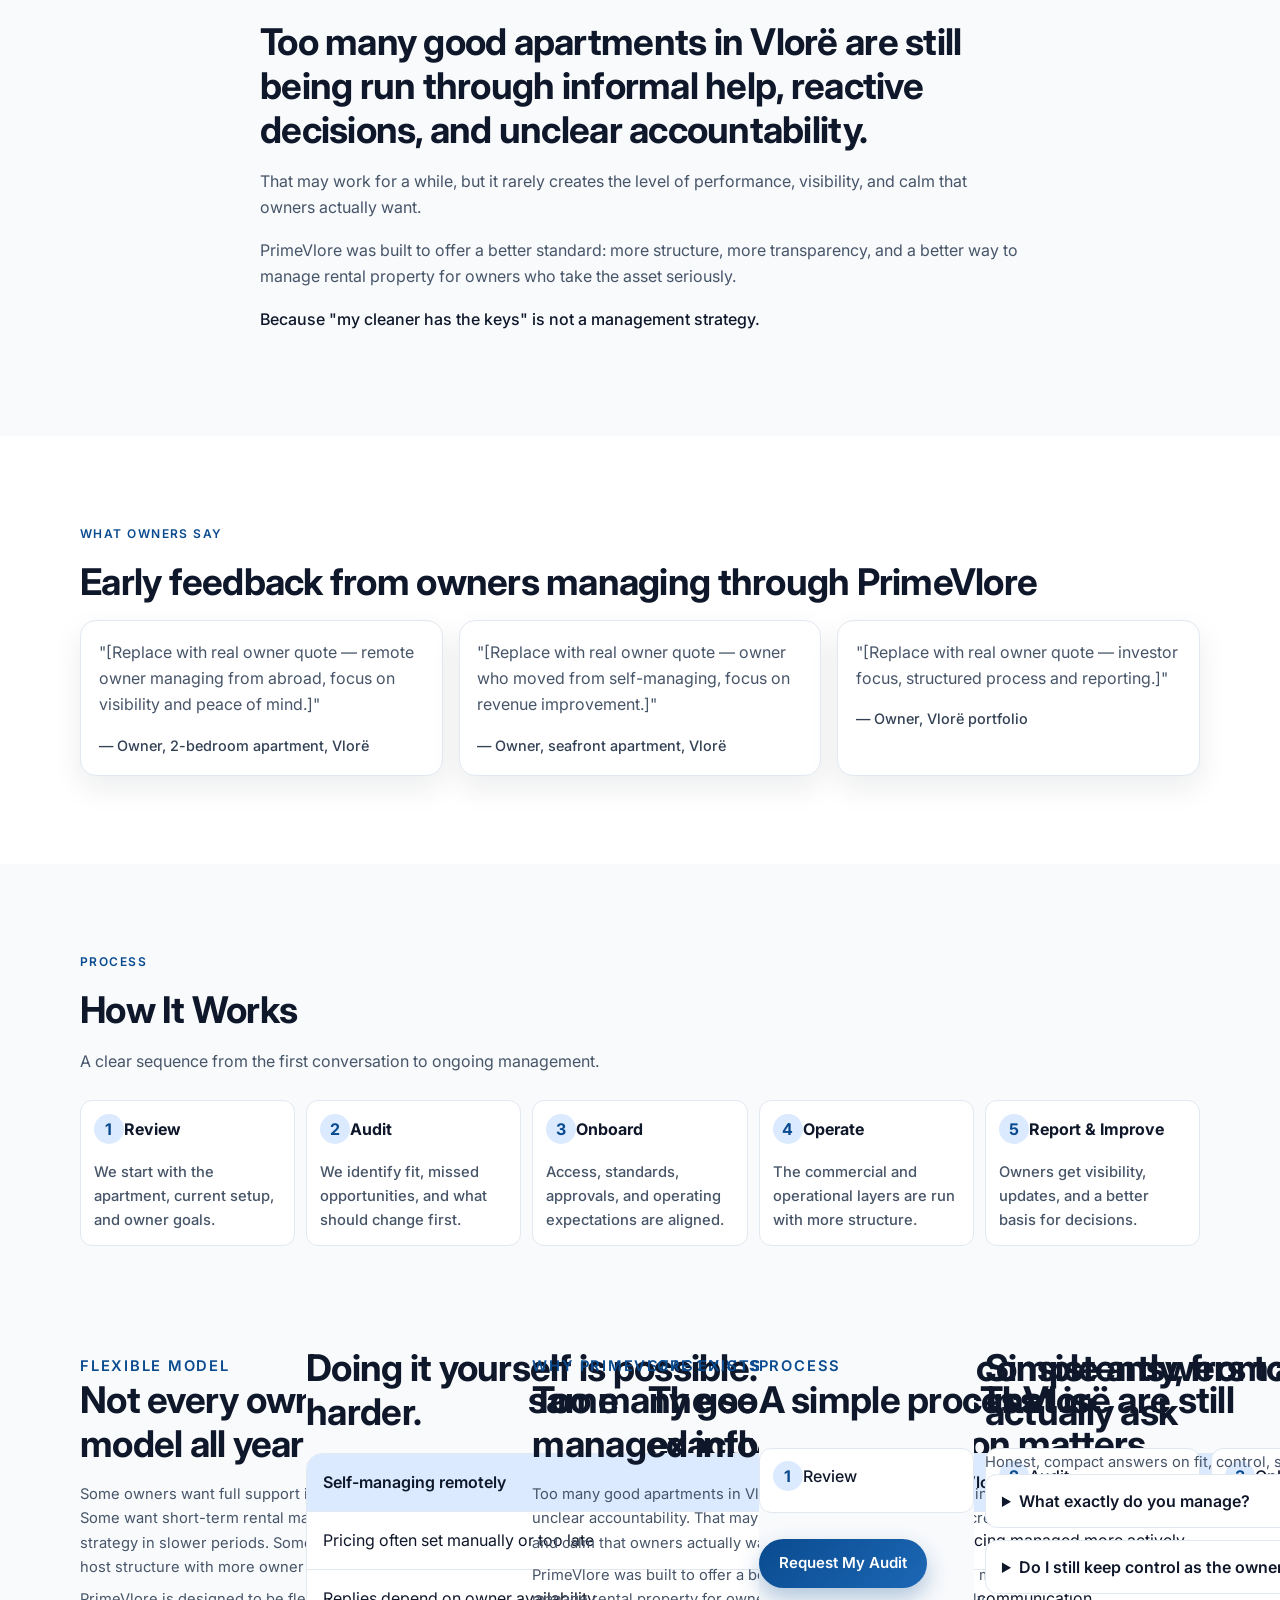
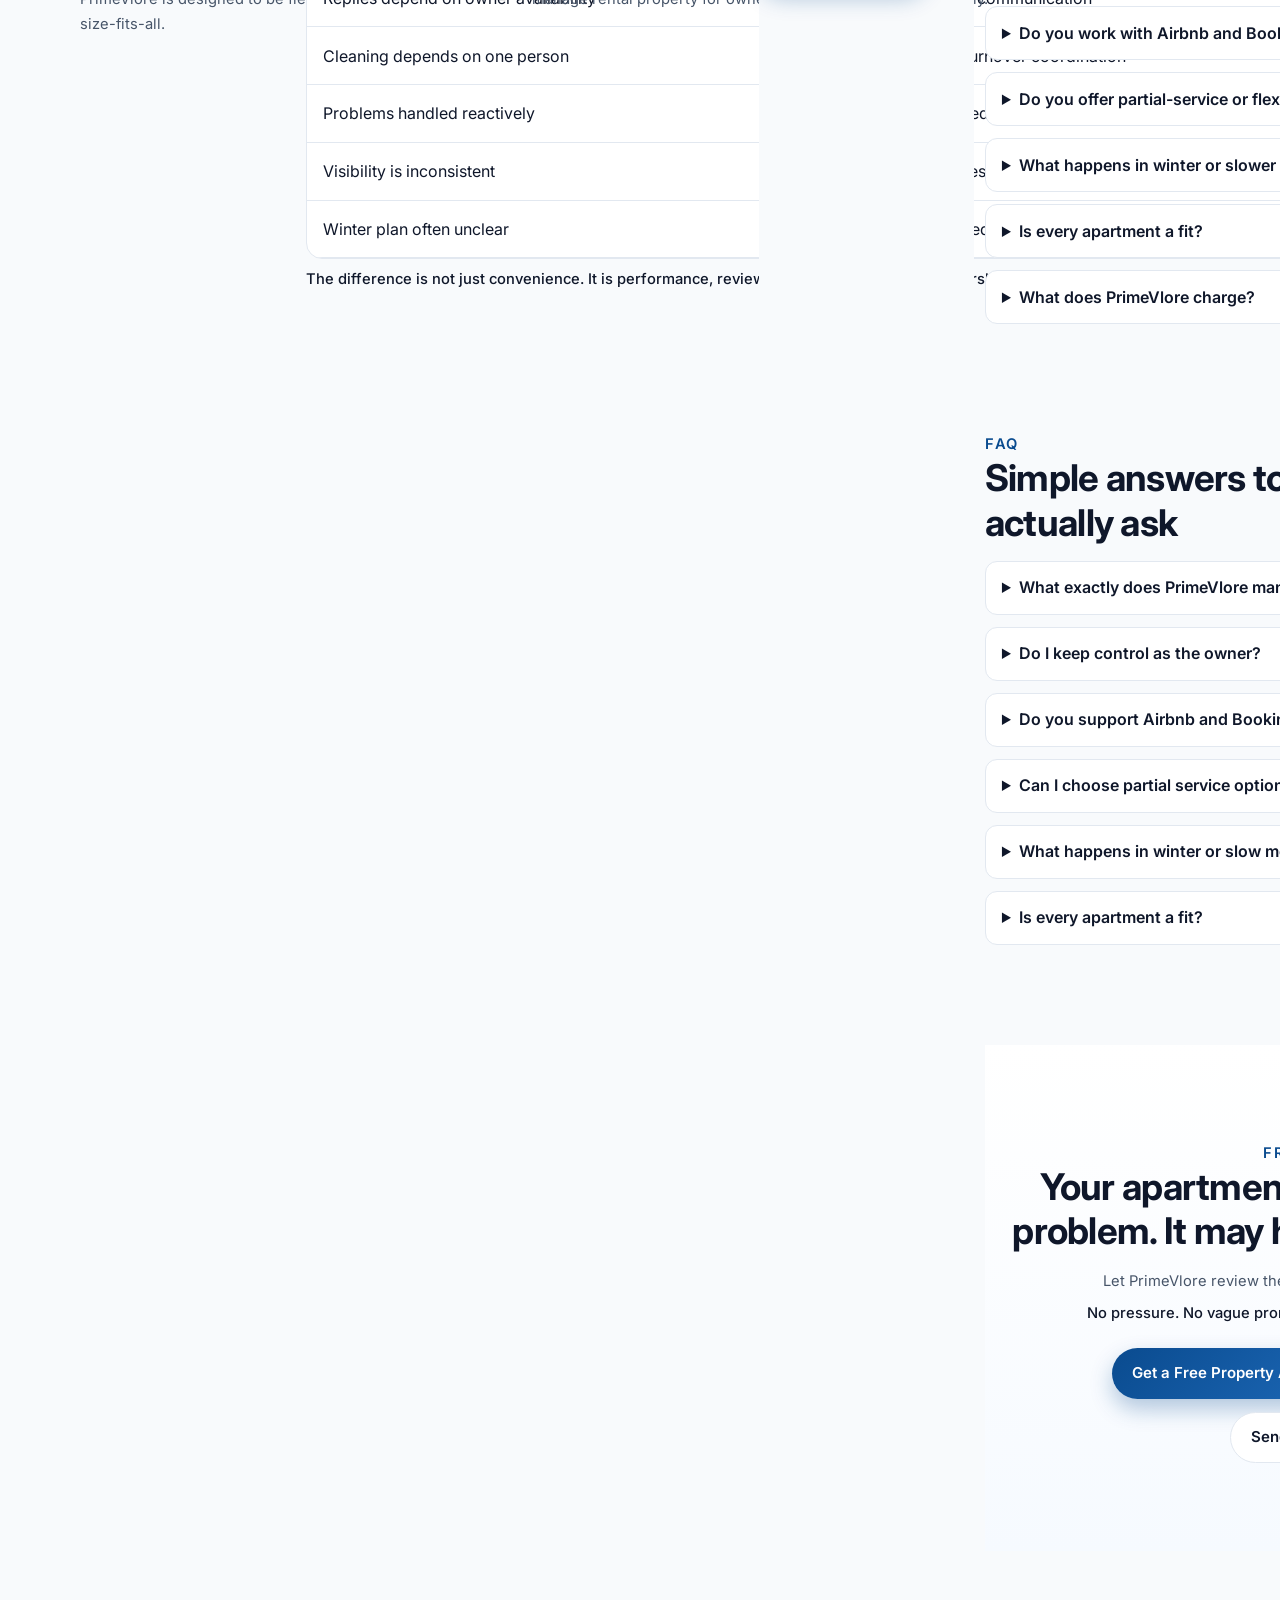
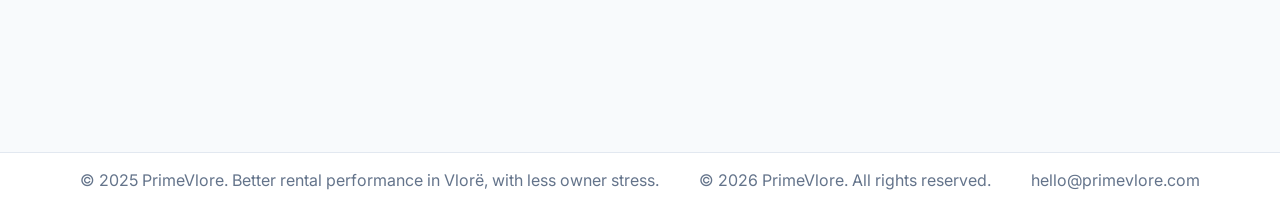
==== commit 6a34640e: "Merge branch 'main' into codex/create-modern-minimalist-website-design-p3g7ap" ====
--- a/index.html
+++ b/index.html
@@ -20,6 +20,21 @@
     <meta property="og:type" content="website" />
     <meta property="og:title" content="PrimeVlore | Better Rental Performance in Vlorë" />
     <meta property="og:description" content="Vlorë-focused rental management for owners who want structure, transparency, and stronger annual performance." />
+      content="PrimeVlore helps Vlorë apartment owners earn more and worry less through pricing, listing optimization, guest communication, cleaner operations, and clear reporting."
+    />
+    <meta
+      name="keywords"
+      content="Vlorë property management, Airbnb management Vlorë, Booking.com management, rental management Albania, PrimeVlore"
+    />
+    <meta name="author" content="PrimeVlore" />
+    <meta name="robots" content="index,follow" />
+    <link rel="canonical" href="https://primevlore.com/" />
+    <meta property="og:type" content="website" />
+    <meta property="og:title" content="PrimeVlore | Better Rental Performance in Vlorë" />
+    <meta
+      property="og:description"
+      content="A Vlorë-focused rental management partner for owners who want structure, transparency, and stronger annual performance."
+    />
     <meta property="og:url" content="https://primevlore.com/" />
     <meta property="og:site_name" content="PrimeVlore" />
     <meta name="twitter:card" content="summary_large_image" />
@@ -28,6 +43,16 @@
     <link rel="preconnect" href="https://fonts.googleapis.com" />
     <link rel="preconnect" href="https://fonts.gstatic.com" crossorigin />
     <link href="https://fonts.googleapis.com/css2?family=Inter:wght@400;500;600;700&display=swap" rel="stylesheet" />
+    <meta
+      name="twitter:description"
+      content="Local execution. Better control. Stronger annual performance."
+    />
+    <link rel="preconnect" href="https://fonts.googleapis.com" />
+    <link rel="preconnect" href="https://fonts.gstatic.com" crossorigin />
+    <link
+      href="https://fonts.googleapis.com/css2?family=Inter:wght@400;500;600;700&display=swap"
+      rel="stylesheet"
+    />
     <link rel="stylesheet" href="styles.css" />
     <script type="application/ld+json">
       {
@@ -38,6 +63,15 @@
         "areaServed": "Vlorë",
         "description": "PrimeVlore provides rental management services for apartment owners in Vlorë.",
         "serviceType": ["Revenue & Channel Management", "Listing Optimization", "Guest Communication", "Cleaning & Turnover Coordination", "Maintenance Coordination", "Owner Reporting"]
+        "description": "PrimeVlore provides rental management services for apartment owners in Vlorë with transparent reporting and flexible seasonal support.",
+        "serviceType": [
+          "Revenue and channel management",
+          "Listing optimization",
+          "Guest communication",
+          "Cleaning and turnover coordination",
+          "Maintenance coordination",
+          "Owner reporting"
+        ]
       }
     </script>
   </head>
@@ -59,6 +93,8 @@
             <svg viewBox="0 0 24 24" aria-hidden="true"><path d="M12 3a9 9 0 1 0 0 18 9 9 0 0 0 0-18Zm-7 9h14M12 3c2.2 2.2 3.5 5.4 3.5 9S14.2 18.8 12 21c-2.2-2.2-3.5-5.4-3.5-9S9.8 5.2 12 3Z"/></svg>
             <a class="active" href="/" aria-current="page">English</a>
             <a href="/sq.html">Albanian</a>
+            <a class="active" href="/" aria-current="page">EN</a>
+            <a href="/sq.html">SQ</a>
           </div>
           <a class="btn btn-outline nav-cta" href="#contact">Get a Free Property Audit</a>
         </nav>
@@ -77,11 +113,31 @@
               <li>Owner control</li>
               <li>Stronger annual performance</li>
             </ul>
+    <header class="site-header">
+      <div class="container nav-shell">
+        <a class="logo" href="#top" aria-label="PrimeVlore home">PrimeVlore</a>
+        <a class="btn btn-outline" href="#contact">Talk to a Local Operator</a>
+      </div>
+    </header>
+
+    <main id="top">
+      <section class="section hero">
+        <div class="container hero-grid">
+          <div>
+            <p class="eyebrow">Vlorë-Focused Rental Management</p>
+            <h1>Turn Your Vlorë Apartment Into a Better-Performing Rental Asset</h1>
+            <p class="lead">
+              PrimeVlore helps apartment owners earn more and worry less through better pricing,
+              better listings, better guest communication, cleaner operations, and clearer owner
+              reporting.
+            </p>
+            <p class="support">Local execution. Better control. Stronger annual performance.</p>
             <div class="cta-row">
               <a class="btn btn-solid" href="#contact">Get a Free Property Audit</a>
               <a class="btn btn-outline" href="#contact">Send Your Listing on WhatsApp</a>
             </div>
             <ul class="trust-strip" aria-label="Trust strip">
+            <ul class="trust-strip" aria-label="PrimeVlore trust indicators">
               <li>Vlorë-Focused</li>
               <li>Transparent Process</li>
               <li>Owner Reporting</li>
@@ -97,6 +153,15 @@
               <li>Flexible support by season</li>
               <li>Fast issue escalation</li>
             </ul>
+          </div>
+          <aside class="glass-card" aria-label="PrimeVlore service highlights">
+            <h2>Built for ownership reality</h2>
+            <p>For remote owners, investors, and small portfolios that need structure.</p>
+            <ul>
+              <li>Clear approvals and updates</li>
+              <li>Seasonal strategy, not one fixed playbook</li>
+              <li>Fast local response and issue escalation</li>
+            </ul>
           </aside>
         </div>
       </section>
@@ -112,6 +177,16 @@
           <article class="info-card"><h3>Revenue leaks quietly</h3><p>Weak pricing and slow adjustments during peak weeks cost more than most owners realise — often across the most valuable part of the year.</p></article>
           <article class="info-card"><h3>Operations depend on one phone call</h3><p>When cleaning, guest issues, and maintenance rest on a single informal contact, one bad moment can damage a review — and a relationship.</p></article>
           <article class="info-card"><h3>Owners are left guessing</h3><p>Vague updates, missed calls, and no reporting are not just frustrating. For a remote owner, they are a real business risk.</p></article>
+        </div>
+          <p class="eyebrow">The Core Problem</p>
+          <h2>Most Vlorë apartments are listed. Few are truly managed.</h2>
+          <p>
+            A live listing is not the same as a high-performing rental. Many owners lose money
+            through weak pricing, poor photos, slow guest replies, unreliable cleaning, and no
+            real system behind the property. That is where revenue leaks. That is where reviews
+            suffer. That is where passive income turns into stress.
+          </p>
+          <p class="support">PrimeVlore exists to fix that.</p>
         </div>
       </section>
 
@@ -128,6 +203,17 @@
           <article class="step-card"><span>02</span><h3>Improve the commercial layer</h3><p>Pricing, listing quality, platform presentation, and response flow are tuned to real fit.</p></article>
           <article class="step-card"><span>03</span><h3>Coordinate local execution</h3><p>Turnovers, guest support, and issue escalation are handled with more structure and less chaos.</p></article>
           <article class="step-card"><span>04</span><h3>Report and improve</h3><p>Owners get clearer visibility and a more disciplined process for ongoing decisions.</p></article>
+        </div>
+          <p class="eyebrow">The Solution</p>
+          <h2>A local operating system for owners who want stronger results</h2>
+          <p>
+            PrimeVlore combines revenue management with day-to-day local execution. We improve the
+            commercial side of the rental — pricing, listing quality, and platform performance —
+            while coordinating the operational side that protects reviews and keeps things running
+            smoothly.
+          </p>
+          <p class="support">You keep the asset. You keep visibility. We handle the execution.</p>
+          <a class="btn btn-solid" href="#contact">See If Your Apartment Is a Fit</a>
         </div>
       </section>
 
@@ -173,6 +259,51 @@
             <article class="service-card"><svg viewBox="0 0 24 24" aria-hidden="true"><path d="M5 12h14M7 8h10M7 16h10"/></svg><h3>Cleaning &amp; Turnover Coordination</h3><p>Cleaner handovers, tighter checks, and less stress between bookings.</p></article>
             <article class="service-card"><svg viewBox="0 0 24 24" aria-hidden="true"><path d="M7 7h10l2 5-2 5H7l-2-5 2-5z"/></svg><h3>Maintenance Coordination</h3><p>Issues are spotted earlier, escalated faster, and handled with accountability.</p></article>
             <article class="service-card"><svg viewBox="0 0 24 24" aria-hidden="true"><path d="M6 19V5h12v14M9 9h6M9 13h6"/></svg><h3>Owner Reporting</h3><p>Clearer updates and a calmer ownership experience, especially remotely.</p></article>
+          <h2>Most owners do not need more promises. They need fewer surprises.</h2>
+          <p>
+            If you live abroad, have had bad local help before, or simply do not want to give up
+            control, hesitation is normal. PrimeVlore was built for exactly that reality: clear
+            approvals, clear updates, flexible support, and local execution you can actually rely
+            on.
+          </p>
+        </div>
+      </section>
+
+      <section class="section alt">
+        <div class="container">
+          <p class="eyebrow">Services</p>
+          <h2>What PrimeVlore handles</h2>
+          <div class="service-grid">
+            <article class="service-card">
+              <svg viewBox="0 0 24 24" aria-hidden="true"><path d="M4 19h16M6 15l3-3 3 2 5-6"/></svg>
+              <h3>Revenue &amp; Channel Management</h3>
+              <p>Seasonal pricing, channel mix, and daily performance tuning.</p>
+            </article>
+            <article class="service-card">
+              <svg viewBox="0 0 24 24" aria-hidden="true"><path d="M4 7h16M4 12h10M4 17h16"/></svg>
+              <h3>Listing Optimization</h3>
+              <p>Sharper listing structure, photo direction, and conversion-focused copy.</p>
+            </article>
+            <article class="service-card">
+              <svg viewBox="0 0 24 24" aria-hidden="true"><path d="M5 19V7a2 2 0 0 1 2-2h10a2 2 0 0 1 2 2v12M8 11h8M8 15h5"/></svg>
+              <h3>Guest Communication</h3>
+              <p>Fast, professional responses that protect reviews and reduce friction.</p>
+            </article>
+            <article class="service-card">
+              <svg viewBox="0 0 24 24" aria-hidden="true"><path d="M5 12h14M7 8h10M7 16h10"/></svg>
+              <h3>Cleaning &amp; Turnover Coordination</h3>
+              <p>Structured turnovers and readiness checks between every stay.</p>
+            </article>
+            <article class="service-card">
+              <svg viewBox="0 0 24 24" aria-hidden="true"><path d="M7 7h10l2 5-2 5H7l-2-5 2-5z"/></svg>
+              <h3>Maintenance Coordination</h3>
+              <p>Early issue spotting and reliable local follow-up when needed.</p>
+            </article>
+            <article class="service-card">
+              <svg viewBox="0 0 24 24" aria-hidden="true"><path d="M6 19V5h12v14M9 9h6M9 13h6"/></svg>
+              <h3>Owner Reporting</h3>
+              <p>Clear updates and reporting so you always know what is happening.</p>
+            </article>
           </div>
           <a class="btn btn-outline" href="#contact">Ask About Management Options</a>
         </div>
@@ -244,6 +375,76 @@
             <li><span>3</span><strong>Onboard</strong><p>Access, standards, approvals, and operating expectations are aligned.</p></li>
             <li><span>4</span><strong>Operate</strong><p>The commercial and operational layers are run with more structure.</p></li>
             <li><span>5</span><strong>Report &amp; Improve</strong><p>Owners get visibility, updates, and a better basis for decisions.</p></li>
+      <section class="section">
+        <div class="container split">
+          <div>
+            <p class="eyebrow">Flexible Model</p>
+            <h2>Not every owner needs the same model all year</h2>
+            <p>
+              Some owners want full support in summer and lighter coordination in winter. Some
+              want short-term rental management in peak months and a longer-stay strategy in slower
+              periods. Some want full management. Others want a co-host structure with more owner
+              control.
+            </p>
+            <p>PrimeVlore is designed to be flexible because ownership reality is not one-size-fits-all.</p>
+          </div>
+          <div>
+            <p class="eyebrow">Seasonal Strategy</p>
+            <h2>The season is short. That is exactly why execution matters.</h2>
+            <p>
+              PrimeVlore does not use the same playbook all year. We think in seasons:
+              pre-season preparation, peak-season performance, shoulder-season adjustment, and
+              winter strategy based on the property’s real fit.
+            </p>
+          </div>
+        </div>
+      </section>
+
+      <section class="section alt">
+        <div class="container">
+          <h2>Doing it yourself is possible. Doing it well, consistently, from abroad is harder.</h2>
+          <div class="comparison" role="table" aria-label="Comparison table">
+            <div class="row head" role="row">
+              <div role="columnheader">Self-managing remotely</div>
+              <div role="columnheader">With PrimeVlore</div>
+            </div>
+            <div class="row" role="row"><div>Pricing often set manually or too late</div><div>Seasonal pricing managed more actively</div></div>
+            <div class="row" role="row"><div>Replies depend on owner availability</div><div>Faster guest communication</div></div>
+            <div class="row" role="row"><div>Cleaning depends on one person</div><div>Structured turnover coordination</div></div>
+            <div class="row" role="row"><div>Problems handled reactively</div><div>Issues spotted and escalated earlier</div></div>
+            <div class="row" role="row"><div>Visibility is inconsistent</div><div>Clear updates and owner reporting</div></div>
+            <div class="row" role="row"><div>Winter plan often unclear</div><div>Season-based strategy and flexible support</div></div>
+          </div>
+          <p class="support">The difference is not just convenience. It is performance, review protection, and calmer ownership.</p>
+        </div>
+      </section>
+
+      <section class="section">
+        <div class="container narrow">
+          <p class="eyebrow">Why PrimeVlore exists</p>
+          <h2>Too many good apartments in Vlorë are still managed informally.</h2>
+          <p>
+            Too many good apartments in Vlorë are still being run through informal help, reactive
+            decisions, and unclear accountability. That may work for a while. But it rarely creates
+            the level of performance, visibility, and calm that owners actually want.
+          </p>
+          <p>
+            PrimeVlore was built to offer a better standard: more structure, more transparency, and
+            a better way to manage rental property for owners who take the asset seriously.
+          </p>
+        </div>
+      </section>
+
+      <section class="section alt">
+        <div class="container">
+          <p class="eyebrow">Process</p>
+          <h2>A simple process</h2>
+          <ol class="steps">
+            <li><span>1</span>Review</li>
+            <li><span>2</span>Audit</li>
+            <li><span>3</span>Onboard</li>
+            <li><span>4</span>Operate</li>
+            <li><span>5</span>Report &amp; Improve</li>
           </ol>
           <a class="btn btn-solid" href="#contact">Request My Audit</a>
         </div>
@@ -260,6 +461,49 @@
           <details><summary>What happens in winter or slower months?</summary><p>Winter strategy should not be an afterthought. Depending on the apartment, that may mean lighter support, longer stays, different pricing posture, or a selective low-season operating plan.</p></details>
           <details><summary>Is every apartment a fit?</summary><p>No. Some apartments have stronger short-term rental potential than others. The audit gives a clear view of fit, issues, and likely upside before moving further.</p></details>
           <details><summary>What does PrimeVlore charge?</summary><p>Pricing is based on service scope and property setup. There is no public standard rate because support can be lighter or more involved depending on season and owner goals. Pricing is discussed directly in the audit conversation — with no obligation.</p></details>
+      <section class="section">
+        <div class="container narrow">
+          <p class="eyebrow">FAQ</p>
+          <h2>Simple answers to the questions owners actually ask</h2>
+          <details>
+            <summary>What exactly does PrimeVlore manage?</summary>
+            <p>
+              We manage pricing, listing quality, guest communication, turnover coordination,
+              maintenance coordination, and owner reporting.
+            </p>
+          </details>
+          <details>
+            <summary>Do I keep control as the owner?</summary>
+            <p>
+              Yes. You keep the asset and visibility. PrimeVlore runs local execution with clear
+              approvals and updates.
+            </p>
+          </details>
+          <details>
+            <summary>Do you support Airbnb and Booking.com?</summary>
+            <p>Yes. PrimeVlore supports both Airbnb and Booking.com channel performance.</p>
+          </details>
+          <details>
+            <summary>Can I choose partial service options?</summary>
+            <p>
+              Yes. Service can be full-management or more flexible co-host style depending on your
+              goals and season.
+            </p>
+          </details>
+          <details>
+            <summary>What happens in winter or slow months?</summary>
+            <p>
+              We apply a season-based strategy with clear winter planning aligned to the property’s
+              real fit.
+            </p>
+          </details>
+          <details>
+            <summary>Is every apartment a fit?</summary>
+            <p>
+              No. We review each property first and give a clear recommendation on fit, issues, and
+              upside.
+            </p>
+          </details>
         </div>
       </section>
 
@@ -272,6 +516,7 @@
           <div class="cta-row centered">
             <a class="btn btn-solid" href="mailto:hello@primevlore.com">Get a Free Property Audit</a>
             <a class="btn btn-outline" href="https://wa.me/?text=Hi%20PrimeVlore%2C%20I%20want%20a%20free%20property%20audit%20for%20my%20apartment%20in%20Vlore.">Send Your Listing on WhatsApp</a>
+            <a class="btn btn-outline" href="https://wa.me/355000000000">Send Your Listing on WhatsApp</a>
           </div>
         </div>
       </section>
@@ -280,6 +525,7 @@
     <footer class="site-footer">
       <div class="container footer-shell">
         <p>© 2025 PrimeVlore. Better rental performance in Vlorë, with less owner stress.</p>
+        <p>© <span id="year"></span> PrimeVlore. All rights reserved.</p>
         <a href="mailto:hello@primevlore.com">hello@primevlore.com</a>
       </div>
     </footer>
@@ -297,6 +543,7 @@
           menuToggle?.setAttribute('aria-expanded', 'false');
         });
       });
+      document.getElementById("year").textContent = new Date().getFullYear();
     </script>
   </body>
 </html>
--- a/styles.css
+++ b/styles.css
@@ -12,6 +12,14 @@
 
 * { box-sizing: border-box; }
 html { scroll-behavior: smooth; }
+* {
+  box-sizing: border-box;
+}
+
+html {
+  scroll-behavior: smooth;
+}
+
 body {
   margin: 0;
   font-family: "Inter", -apple-system, BlinkMacSystemFont, "Segoe UI", sans-serif;
@@ -31,6 +39,49 @@
 h2 { font-size: clamp(1.6rem, 3vw, 2.2rem); margin-bottom: 1rem; }
 h3 { font-size: 1.1rem; margin-bottom: 0.4rem; }
 p { margin: 0 0 1rem; color: var(--muted); }
+.container {
+  width: min(1120px, 92vw);
+  margin: 0 auto;
+}
+
+.narrow {
+  width: min(760px, 92vw);
+}
+
+.section {
+  padding: 5.5rem 0;
+}
+
+.alt {
+  background: var(--surface);
+}
+
+h1,
+h2,
+h3 {
+  margin: 0;
+  letter-spacing: -0.02em;
+  line-height: 1.2;
+}
+
+h1 {
+  font-size: clamp(2rem, 5vw, 3.6rem);
+}
+
+h2 {
+  font-size: clamp(1.7rem, 3vw, 2.3rem);
+  margin-bottom: 1rem;
+}
+
+h3 {
+  font-size: 1.1rem;
+  margin-bottom: 0.4rem;
+}
+
+p {
+  margin: 0 0 1rem;
+  color: var(--muted);
+}
 
 .eyebrow {
   text-transform: uppercase;
@@ -81,6 +132,8 @@
 .lang-switch a {
   font-size: 0.76rem; font-weight: 700; color: #334155; text-decoration: none;
   padding: 0.16rem 0.42rem; border-radius: 999px; white-space: nowrap;
+  font-size: 0.78rem; font-weight: 700; color: #334155; text-decoration: none;
+  padding: 0.12rem 0.28rem; border-radius: 999px;
 }
 .lang-switch a.active { background: var(--brand-soft); color: var(--brand); }
 
@@ -211,4 +264,276 @@
 @media (prefers-reduced-motion: reduce) {
   html { scroll-behavior: auto; }
   * { animation: none !important; transition: none !important; }
-}
+
+.lead {
+  font-size: clamp(1.02rem, 2.1vw, 1.22rem);
+  max-width: 60ch;
+  margin-top: 1.2rem;
+}
+
+.support {
+  color: var(--text);
+  font-weight: 500;
+}
+
+.site-header {
+  position: sticky;
+  top: 0;
+  z-index: 5;
+  background: rgba(255, 255, 255, 0.88);
+  backdrop-filter: blur(10px);
+  border-bottom: 1px solid rgba(226, 232, 240, 0.65);
+}
+
+.nav-shell,
+.footer-shell {
+  display: flex;
+  justify-content: space-between;
+  align-items: center;
+  gap: 1rem;
+  padding: 0.85rem 0;
+}
+
+.logo {
+  font-size: 1.2rem;
+  font-weight: 700;
+  color: var(--text);
+  text-decoration: none;
+}
+
+.btn {
+  display: inline-flex;
+  align-items: center;
+  justify-content: center;
+  border-radius: 999px;
+  padding: 0.75rem 1.25rem;
+  text-decoration: none;
+  font-weight: 600;
+  font-size: 0.95rem;
+  transition: transform 0.2s ease, box-shadow 0.2s ease, background 0.2s ease;
+}
+
+.btn:hover {
+  transform: translateY(-1px);
+}
+
+.btn-solid {
+  background: linear-gradient(135deg, #0a4b8f, #1c67b5);
+  color: #fff;
+  box-shadow: 0 10px 22px rgba(10, 75, 143, 0.3);
+}
+
+.btn-outline {
+  border: 1px solid var(--line);
+  color: var(--text);
+  background: #fff;
+}
+
+.hero-grid {
+  display: grid;
+  grid-template-columns: 1.25fr 0.75fr;
+  gap: 2rem;
+  align-items: start;
+}
+
+.cta-row {
+  margin-top: 1.7rem;
+  display: flex;
+  flex-wrap: wrap;
+  gap: 0.8rem;
+}
+
+.centered {
+  justify-content: center;
+}
+
+.trust-strip {
+  margin: 1.75rem 0 0;
+  padding: 1rem;
+  list-style: none;
+  display: flex;
+  flex-wrap: wrap;
+  gap: 0.8rem;
+  border: 1px solid var(--line);
+  border-radius: var(--radius);
+  background: #fff;
+}
+
+.trust-strip li {
+  padding: 0.35rem 0.7rem;
+  border: 1px solid var(--line);
+  border-radius: 999px;
+  font-size: 0.85rem;
+  color: #1e293b;
+}
+
+.glass-card {
+  background: linear-gradient(180deg, rgba(255, 255, 255, 0.95), rgba(248, 250, 252, 0.95));
+  border: 1px solid var(--line);
+  border-radius: var(--radius);
+  padding: 1.4rem;
+  box-shadow: var(--shadow);
+}
+
+.glass-card ul {
+  margin: 1rem 0 0;
+  padding-left: 1.1rem;
+  color: var(--muted);
+}
+
+.service-grid {
+  display: grid;
+  grid-template-columns: repeat(3, minmax(0, 1fr));
+  gap: 1rem;
+  margin: 2rem 0;
+}
+
+.service-card {
+  background: #fff;
+  border: 1px solid var(--line);
+  border-radius: var(--radius);
+  padding: 1.2rem;
+  box-shadow: var(--shadow);
+}
+
+.service-card svg {
+  width: 28px;
+  height: 28px;
+  margin-bottom: 0.8rem;
+  stroke: var(--brand);
+  fill: none;
+  stroke-width: 1.8;
+  stroke-linecap: round;
+  stroke-linejoin: round;
+}
+
+.split {
+  display: grid;
+  grid-template-columns: repeat(2, minmax(0, 1fr));
+  gap: 2rem;
+}
+
+.comparison {
+  margin-top: 1.5rem;
+  border: 1px solid var(--line);
+  border-radius: var(--radius);
+  overflow: hidden;
+  background: #fff;
+}
+
+.row {
+  display: grid;
+  grid-template-columns: repeat(2, minmax(0, 1fr));
+}
+
+.row > div {
+  padding: 0.95rem 1rem;
+  border-bottom: 1px solid var(--line);
+}
+
+.row > div:first-child {
+  border-right: 1px solid var(--line);
+}
+
+.row.head {
+  background: var(--brand-soft);
+  font-weight: 600;
+}
+
+.steps {
+  list-style: none;
+  padding: 0;
+  margin: 2rem 0;
+  display: grid;
+  grid-template-columns: repeat(5, minmax(0, 1fr));
+  gap: 0.7rem;
+}
+
+.steps li {
+  border: 1px solid var(--line);
+  border-radius: 12px;
+  background: #fff;
+  padding: 0.8rem;
+  text-align: center;
+  font-weight: 500;
+}
+
+.steps span {
+  display: block;
+  width: 30px;
+  height: 30px;
+  margin: 0 auto 0.45rem;
+  border-radius: 999px;
+  background: var(--brand-soft);
+  color: var(--brand);
+  font-weight: 700;
+  line-height: 30px;
+}
+
+details {
+  border: 1px solid var(--line);
+  border-radius: 12px;
+  padding: 0.8rem 1rem;
+  background: #fff;
+  margin-bottom: 0.75rem;
+}
+
+summary {
+  font-weight: 600;
+  cursor: pointer;
+}
+
+.cta-final {
+  background: linear-gradient(180deg, #ffffff, #f6faff);
+  text-align: center;
+}
+
+.site-footer {
+  border-top: 1px solid var(--line);
+  background: #fff;
+}
+
+.site-footer p,
+.site-footer a {
+  margin: 0;
+  color: #64748b;
+  text-decoration: none;
+}
+
+@media (max-width: 920px) {
+  .hero-grid,
+  .split,
+  .service-grid {
+    grid-template-columns: 1fr;
+  }
+
+  .steps {
+    grid-template-columns: repeat(2, minmax(0, 1fr));
+  }
+}
+
+@media (max-width: 680px) {
+  .section {
+    padding: 4rem 0;
+  }
+
+  .nav-shell,
+  .footer-shell {
+    flex-direction: column;
+  }
+
+  .row {
+    grid-template-columns: 1fr;
+  }
+
+  .row > div:first-child {
+    border-right: 0;
+    border-bottom: 1px solid var(--line);
+    font-weight: 600;
+    background: #f8fafc;
+  }
+
+  .steps {
+    grid-template-columns: 1fr;
+  }
+}
